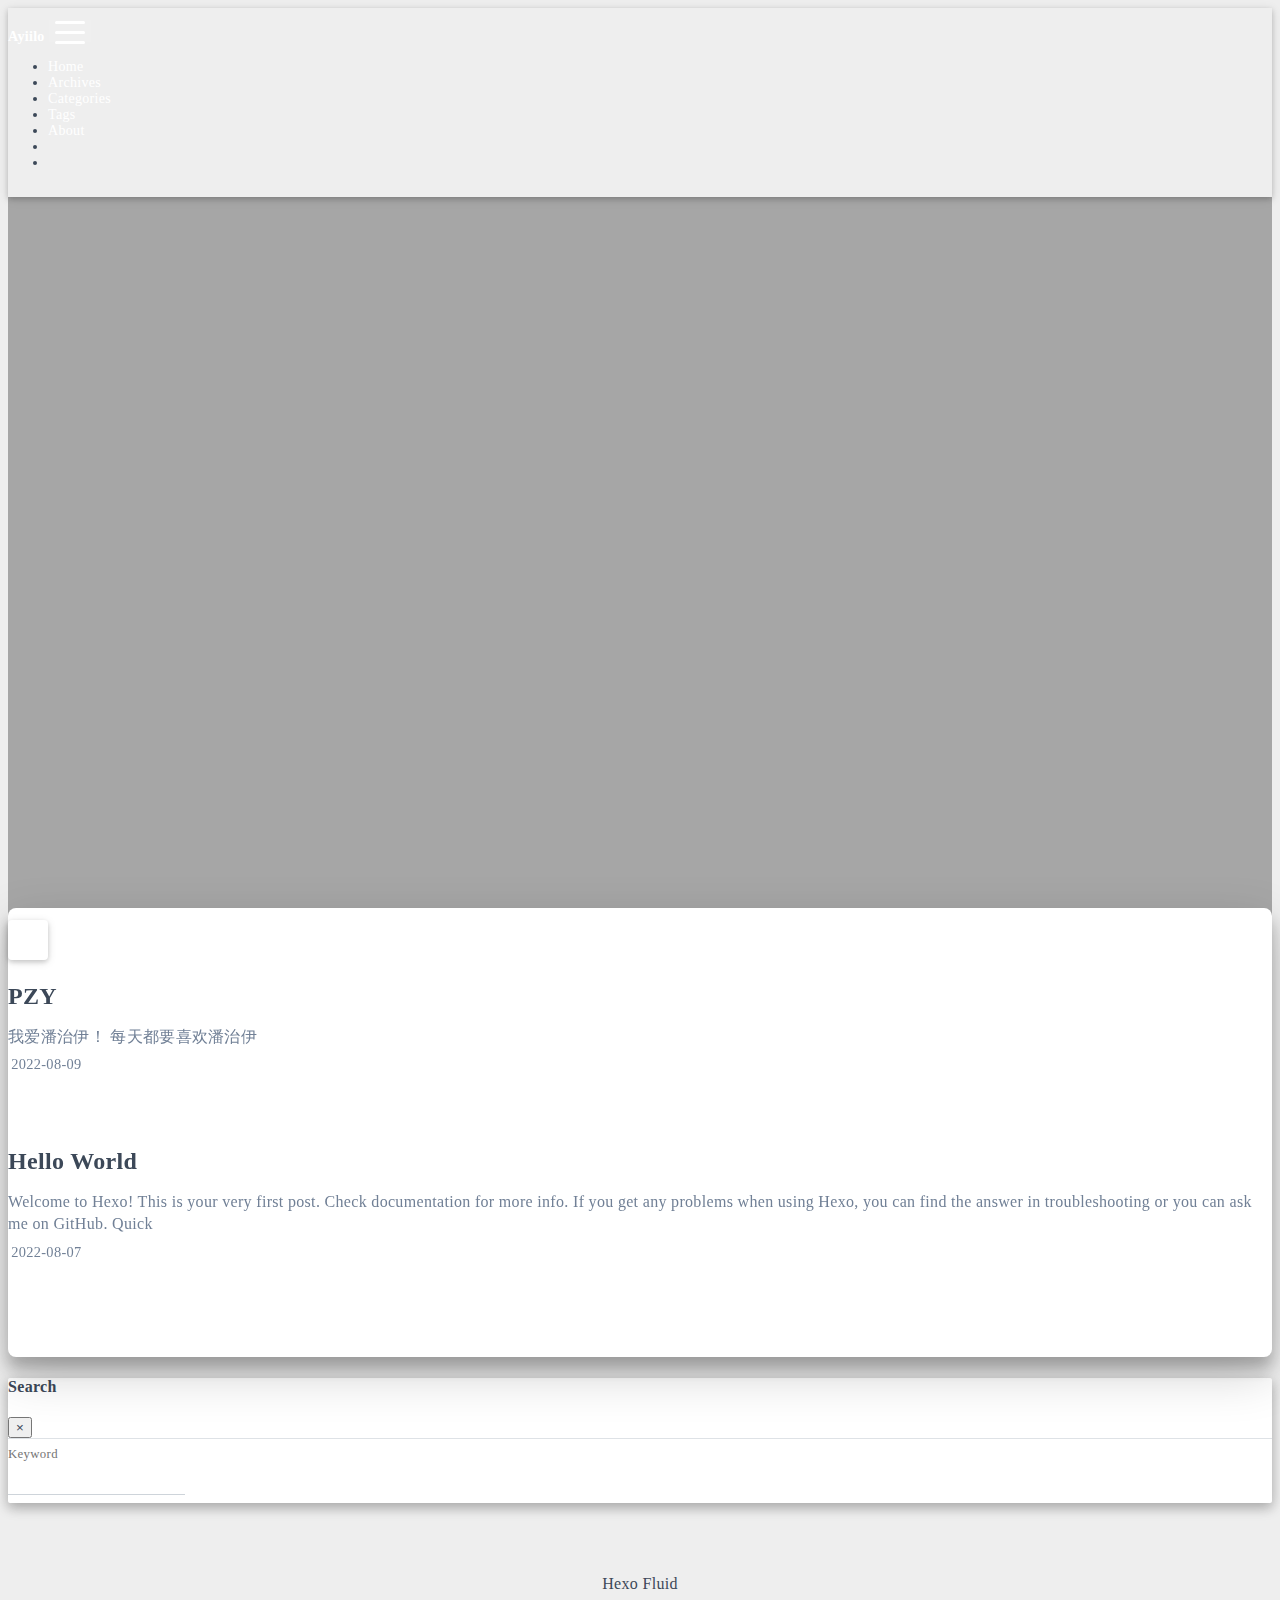
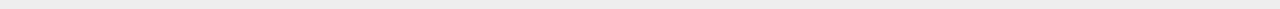
==== index.html @ 2c508cab "Site updated: 2022-08-09 09:29:48" ====
<!DOCTYPE html>
<html lang="en" data-default-color-scheme=auto>



<head>
  <meta charset="UTF-8">
  <link rel="apple-touch-icon" sizes="76x76" href="/img/fluid.png">
  <link rel="icon" href="/img/fluid.png">
  <meta name="viewport" content="width=device-width, initial-scale=1.0, maximum-scale=5.0, shrink-to-fit=no">
  <meta http-equiv="x-ua-compatible" content="ie=edge">
  
  <meta name="theme-color" content="#447EA5">
  <meta name="author" content="CYQ">
  <meta name="keywords" content="">
  
    <meta property="og:type" content="website">
<meta property="og:title" content="AYIILO">
<meta property="og:url" content="http://example.com/index.html">
<meta property="og:site_name" content="AYIILO">
<meta property="og:locale" content="en_US">
<meta property="article:author" content="CYQ">
<meta name="twitter:card" content="summary_large_image">
  
  
  
  <title>AYIILO</title>

  <link  rel="stylesheet" href="https://lib.baomitu.com/twitter-bootstrap/4.6.1/css/bootstrap.min.css" />





<!-- 主题依赖的图标库，不要自行修改 -->
<!-- Do not modify the link that theme dependent icons -->

<link rel="stylesheet" href="//at.alicdn.com/t/font_1749284_hj8rtnfg7um.css">



<link rel="stylesheet" href="//at.alicdn.com/t/font_1736178_lbnruvf0jn.css">


<link  rel="stylesheet" href="/css/main.css" />


  <link id="highlight-css" rel="stylesheet" href="/css/highlight.css" />
  
    <link id="highlight-css-dark" rel="stylesheet" href="/css/highlight-dark.css" />
  




  <script id="fluid-configs">
    var Fluid = window.Fluid || {};
    Fluid.ctx = Object.assign({}, Fluid.ctx)
    var CONFIG = {"hostname":"example.com","root":"/","version":"1.9.2","typing":{"enable":true,"typeSpeed":70,"cursorChar":"_","loop":true,"scope":[]},"anchorjs":{"enable":true,"element":"h1,h2,h3,h4,h5,h6","placement":"left","visible":"hover","icon":""},"progressbar":{"enable":true,"height_px":3,"color":"#29d","options":{"showSpinner":false,"trickleSpeed":100}},"code_language":{"enable":true,"default":"TEXT"},"copy_btn":true,"image_caption":{"enable":true},"image_zoom":{"enable":true,"img_url_replace":["",""]},"toc":{"enable":true,"placement":"right","headingSelector":"h1,h2,h3,h4,h5,h6","collapseDepth":0},"lazyload":{"enable":true,"loading_img":"/img/loading.gif","onlypost":false,"offset_factor":2},"web_analytics":{"enable":false,"follow_dnt":true,"baidu":null,"google":null,"gtag":null,"tencent":{"sid":null,"cid":null},"woyaola":null,"cnzz":null,"leancloud":{"app_id":null,"app_key":null,"server_url":null,"path":"window.location.pathname","ignore_local":false}},"search_path":"/local-search.xml"};

    if (CONFIG.web_analytics.follow_dnt) {
      var dntVal = navigator.doNotTrack || window.doNotTrack || navigator.msDoNotTrack;
      Fluid.ctx.dnt = dntVal && (dntVal.startsWith('1') || dntVal.startsWith('yes') || dntVal.startsWith('on'));
    }
  </script>
  <script  src="/js/utils.js" ></script>
  <script  src="/js/color-schema.js" ></script>
  


  
<meta name="generator" content="Hexo 6.2.0"></head>


<body>
  

  <header>
    

<div class="header-inner" style="height: 100vh;">
  <nav id="navbar" class="navbar fixed-top  navbar-expand-lg navbar-dark scrolling-navbar">
  <div class="container">
    <a class="navbar-brand" href="/">
      <strong>Ayiilo</strong>
    </a>

    <button id="navbar-toggler-btn" class="navbar-toggler" type="button" data-toggle="collapse"
            data-target="#navbarSupportedContent"
            aria-controls="navbarSupportedContent" aria-expanded="false" aria-label="Toggle navigation">
      <div class="animated-icon"><span></span><span></span><span></span></div>
    </button>

    <!-- Collapsible content -->
    <div class="collapse navbar-collapse" id="navbarSupportedContent">
      <ul class="navbar-nav ml-auto text-center">
        
          
          
          
          
            <li class="nav-item">
              <a class="nav-link" href="/">
                <i class="iconfont icon-home-fill"></i>
                Home
              </a>
            </li>
          
        
          
          
          
          
            <li class="nav-item">
              <a class="nav-link" href="/archives/">
                <i class="iconfont icon-archive-fill"></i>
                Archives
              </a>
            </li>
          
        
          
          
          
          
            <li class="nav-item">
              <a class="nav-link" href="/categories/">
                <i class="iconfont icon-category-fill"></i>
                Categories
              </a>
            </li>
          
        
          
          
          
          
            <li class="nav-item">
              <a class="nav-link" href="/tags/">
                <i class="iconfont icon-tags-fill"></i>
                Tags
              </a>
            </li>
          
        
          
          
          
          
            <li class="nav-item">
              <a class="nav-link" href="/about/">
                <i class="iconfont icon-user-fill"></i>
                About
              </a>
            </li>
          
        
        
          <li class="nav-item" id="search-btn">
            <a class="nav-link" target="_self" href="javascript:;" data-toggle="modal" data-target="#modalSearch" aria-label="Search">
              &nbsp;<i class="iconfont icon-search"></i>&nbsp;
            </a>
          </li>
          
        
        
          <li class="nav-item" id="color-toggle-btn">
            <a class="nav-link" target="_self" href="javascript:;" aria-label="Color Toggle">&nbsp;<i
                class="iconfont icon-dark" id="color-toggle-icon"></i>&nbsp;</a>
          </li>
        
      </ul>
    </div>
  </div>
</nav>

  

<div id="banner" class="banner" parallax=true
     style="background: url('https://api.yimian.xyz/img?type=moe&size=1920x1080') no-repeat center center; background-size: cover;">
  <div class="full-bg-img">
    <div class="mask flex-center" style="background-color: rgba(0, 0, 0, 0.3)">
      <div class="banner-text text-center fade-in-up">
        <div class="h2">
          
            <span id="subtitle" data-typed-text="意志改变现实."></span>
          
        </div>

        
      </div>

      
        <div class="scroll-down-bar">
          <i class="iconfont icon-arrowdown"></i>
        </div>
      
    </div>
  </div>
</div>

</div>

  </header>

  <main>
    
      <div class="container nopadding-x-md">
        <div id="board"
          style="margin-top: 0">
          
          <div class="container">
            <div class="row">
              <div class="col-12 col-md-10 m-auto">
                


  <div class="row mx-auto index-card">
    
    
    <article class="col-12 col-md-12 mx-auto index-info">
      <h1 class="index-header">
        
        <a href="/2022/08/09/PZY/" target="_self">
          PZY
        </a>
      </h1>

      
      <a class="index-excerpt index-excerpt__noimg" href="/2022/08/09/PZY/" target="_self">
        <div>
          我爱潘治伊！ 每天都要喜欢潘治伊
        </div>
      </a>

      <div class="index-btm post-metas">
        
          <div class="post-meta mr-3">
            <i class="iconfont icon-date"></i>
            <time datetime="2022-08-09 09:21" pubdate>
              2022-08-09
            </time>
          </div>
        
        
        
      </div>
    </article>
  </div>

  <div class="row mx-auto index-card">
    
    
    <article class="col-12 col-md-12 mx-auto index-info">
      <h1 class="index-header">
        
        <a href="/2022/08/07/hello-world/" target="_self">
          Hello World
        </a>
      </h1>

      
      <a class="index-excerpt index-excerpt__noimg" href="/2022/08/07/hello-world/" target="_self">
        <div>
          Welcome to Hexo! This is your very first post. Check documentation for more info. If you get any problems when using Hexo, you can find the answer in troubleshooting or you can ask me on GitHub. Quick
        </div>
      </a>

      <div class="index-btm post-metas">
        
          <div class="post-meta mr-3">
            <i class="iconfont icon-date"></i>
            <time datetime="2022-08-07 23:39" pubdate>
              2022-08-07
            </time>
          </div>
        
        
        
      </div>
    </article>
  </div>





              </div>
            </div>
          </div>
        </div>
      </div>
    

    
      <a id="scroll-top-button" aria-label="TOP" href="#" role="button">
        <i class="iconfont icon-arrowup" aria-hidden="true"></i>
      </a>
    

    
      <div class="modal fade" id="modalSearch" tabindex="-1" role="dialog" aria-labelledby="ModalLabel"
     aria-hidden="true">
  <div class="modal-dialog modal-dialog-scrollable modal-lg" role="document">
    <div class="modal-content">
      <div class="modal-header text-center">
        <h4 class="modal-title w-100 font-weight-bold">Search</h4>
        <button type="button" id="local-search-close" class="close" data-dismiss="modal" aria-label="Close">
          <span aria-hidden="true">&times;</span>
        </button>
      </div>
      <div class="modal-body mx-3">
        <div class="md-form mb-5">
          <input type="text" id="local-search-input" class="form-control validate">
          <label data-error="x" data-success="v" for="local-search-input">Keyword</label>
        </div>
        <div class="list-group" id="local-search-result"></div>
      </div>
    </div>
  </div>
</div>

    

    
  </main>

  <footer>
    <div class="footer-inner">
  
    <div class="footer-content">
       <a href="https://hexo.io" target="_blank" rel="nofollow noopener"><span>Hexo</span></a> <i class="iconfont icon-love"></i> <a href="https://github.com/fluid-dev/hexo-theme-fluid" target="_blank" rel="nofollow noopener"><span>Fluid</span></a> 
    </div>
  
  
  
  
</div>

  </footer>

  <!-- Scripts -->
  
  <script  src="https://lib.baomitu.com/nprogress/0.2.0/nprogress.min.js" ></script>
  <link  rel="stylesheet" href="https://lib.baomitu.com/nprogress/0.2.0/nprogress.min.css" />

  <script>
    NProgress.configure({"showSpinner":false,"trickleSpeed":100})
    NProgress.start()
    window.addEventListener('load', function() {
      NProgress.done();
    })
  </script>


<script  src="https://lib.baomitu.com/jquery/3.6.0/jquery.min.js" ></script>
<script  src="https://lib.baomitu.com/twitter-bootstrap/4.6.1/js/bootstrap.min.js" ></script>
<script  src="/js/events.js" ></script>
<script  src="/js/plugins.js" ></script>


  <script  src="https://lib.baomitu.com/typed.js/2.0.12/typed.min.js" ></script>
  <script>
    (function (window, document) {
      var typing = Fluid.plugins.typing;
      var subtitle = document.getElementById('subtitle');
      if (!subtitle || !typing) {
        return;
      }
      var text = subtitle.getAttribute('data-typed-text');
      
        typing(text);
      
    })(window, document);
  </script>




  
    <script  src="/js/img-lazyload.js" ></script>
  




  <script  src="/js/local-search.js" ></script>





<!-- 主题的启动项，将它保持在最底部 -->
<!-- the boot of the theme, keep it at the bottom -->
<script  src="/js/boot.js" ></script>


  

  <noscript>
    <div class="noscript-warning">Blog works best with JavaScript enabled</div>
  </noscript>
</body>
</html>
---- css/main.css ----
.anchorjs-link {
  text-decoration: none !important;
  transition: opacity 0.2s ease-in-out;
}
.markdown-body h1:hover > .anchorjs-link,
h2:hover > .anchorjs-link,
h3:hover > .anchorjs-link,
h4:hover > .anchorjs-link,
h5:hover > .anchorjs-link,
h6:hover > .anchorjs-link {
  opacity: 1;
}
.banner {
  height: 100%;
  position: relative;
  overflow: hidden;
  cursor: default;
}
.banner .mask {
  position: absolute;
  width: 100%;
  height: 100%;
  background-color: rgba(0,0,0,0.3);
}
.banner[parallax="true"] {
  will-change: transform;
  -webkit-transform-style: preserve-3d;
  -webkit-backface-visibility: hidden;
  transition: transform 0.05s ease-out;
}
@media (max-width: 100vh) {
  .header-inner {
    max-height: 100vw;
  }
  #board {
    margin-top: -1rem !important;
  }
}
@media (max-width: 79.99vh) {
  .scroll-down-bar {
    display: none;
  }
}
#board {
  position: relative;
  margin-top: -2rem;
  padding: 3rem 0;
  background-color: var(--board-bg-color);
  transition: background-color 0.2s ease-in-out;
  border-radius: 0.5rem;
  z-index: 3;
  -webkit-box-shadow: 0 12px 15px 0 rgba(0,0,0,0.24), 0 17px 50px 0 rgba(0,0,0,0.19);
  box-shadow: 0 12px 15px 0 rgba(0,0,0,0.24), 0 17px 50px 0 rgba(0,0,0,0.19);
}
.code-widget {
  display: inline-block;
  background-color: transparent;
  font-size: 0.75rem;
  line-height: 1;
  font-weight: bold;
  padding: 0.3rem 0.1rem 0.1rem 0.1rem;
  position: absolute;
  right: 0.45rem;
  top: 0.15rem;
  z-index: 1;
}
.code-widget-light {
  color: #999;
}
.code-widget-dark {
  color: #bababa;
}
.copy-btn {
  cursor: pointer;
  user-select: none;
  -webkit-appearance: none;
  outline: none;
}
.copy-btn > i {
  font-size: 0.75rem !important;
  font-weight: 400;
  margin-right: 0.15rem;
  opacity: 0;
  transition: opacity 0.2s ease-in-out;
}
.markdown-body pre:hover > .copy-btn > i {
  opacity: 0.9;
}
.markdown-body pre:hover > .copy-btn,
.markdown-body pre:not(:hover) > .copy-btn {
  outline: none;
}
.license-box {
  background-color: rgba(27,31,35,0.05);
  transition: background-color 0.2s ease-in-out;
  border-radius: 4px;
  font-size: 0.9rem;
  overflow: hidden;
  padding: 1.25rem;
  position: relative;
  z-index: 1;
}
.license-box .license-icon {
  position: absolute;
  top: 50%;
  left: 100%;
}
.license-box .license-icon::after {
  content: "\e8e4";
  font-size: 12.5rem;
  line-height: 1;
  opacity: 0.1;
  position: relative;
  left: -0.85em;
  bottom: 0.5em;
  z-index: -1;
}
.license-box .license-title {
  margin-bottom: 1rem;
}
.license-box .license-title div:nth-child(1) {
  line-height: 1.2;
  margin-bottom: 0.25rem;
}
.license-box .license-title div:nth-child(2) {
  color: var(--sec-text-color);
  font-size: 0.8rem;
}
.license-box .license-meta {
  align-items: center;
  display: flex;
  flex-wrap: wrap;
  justify-content: flex-start;
}
.license-box .license-meta .license-meta-item {
  align-items: center;
  justify-content: center;
  margin-right: 1.5rem;
}
.license-box .license-meta .license-meta-item div:nth-child(1) {
  color: var(--sec-text-color);
  font-size: 0.8rem;
  font-weight: normal;
}
.license-box .license-meta .license-meta-item i.iconfont {
  font-size: 1rem;
}
@media (max-width: 575px) and (min-width: 425px) {
  .license-box .license-meta .license-meta-item {
    display: flex;
    justify-content: flex-start;
    flex-wrap: wrap;
    font-size: 0.8rem;
    flex: 0 0 50%;
    max-width: 50%;
    margin-right: 0;
  }
  .license-box .license-meta .license-meta-item div:nth-child(1) {
    margin-right: 0.5rem;
  }
  .license-box .license-meta .license-meta-date {
    order: -1;
  }
}
@media (max-width: 424px) {
  .license-box::after {
    top: -65px;
  }
  .license-box .license-meta {
    flex-direction: column;
    align-items: flex-start;
  }
  .license-box .license-meta .license-meta-item {
    display: flex;
    flex-wrap: wrap;
    font-size: 0.8rem;
  }
  .license-box .license-meta .license-meta-item div:nth-child(1) {
    margin-right: 0.5rem;
  }
}
.footer-inner {
  padding: 3rem 0 1rem 0;
  text-align: center;
}
.footer-inner > div:not(:first-child) {
  margin: 0.25rem 0;
  font-size: 0.85rem;
}
.footer-inner .statistics {
  display: flex;
  flex-direction: row;
  justify-content: center;
}
.footer-inner .statistics > span {
  flex: 1;
  margin: 0 0.25rem;
}
.footer-inner .statistics > *:nth-last-child(2):first-child {
  text-align: right;
}
.footer-inner .statistics > *:nth-last-child(2):first-child ~ * {
  text-align: left;
}
.footer-inner .beian {
  display: flex;
  flex-direction: row;
  justify-content: center;
}
.footer-inner .beian > * {
  margin: 0 0.25rem;
}
.footer-inner .beian-police {
  position: relative;
  overflow: hidden;
  display: inline-flex;
  align-items: center;
  justify-content: left;
}
.footer-inner .beian-police img {
  margin-right: 3px;
  width: 1rem;
  height: 1rem;
  margin-bottom: 0.1rem;
}
@media (max-width: 424px) {
  .footer-inner .statistics {
    flex-direction: column;
  }
  .footer-inner .statistics > *:nth-last-child(2):first-child {
    text-align: center;
  }
  .footer-inner .statistics > *:nth-last-child(2):first-child ~ * {
    text-align: center;
  }
  .footer-inner .beian {
    flex-direction: column;
  }
  .footer-inner .beian .beian-police {
    justify-content: center;
  }
  .footer-inner .beian > *:nth-last-child(2):first-child {
    text-align: center;
  }
  .footer-inner .beian > *:nth-last-child(2):first-child ~ * {
    text-align: center;
  }
}
sup > a::before,
.footnote-text::before {
  display: block;
  content: "";
  margin-top: -5rem;
  height: 5rem;
  width: 1px;
  visibility: hidden;
}
sup > a::before,
.footnote-text::before {
  display: inline-block;
}
.footnote-item::before {
  display: block;
  content: "";
  margin-top: -5rem;
  height: 5rem;
  width: 1px;
  visibility: hidden;
}
.footnote-list ol {
  list-style-type: none;
  counter-reset: sectioncounter;
  padding-left: 0.5rem;
  font-size: 0.95rem;
}
.footnote-list ol li:before {
  font-family: "Helvetica Neue", monospace, "Monaco";
  content: "[" counter(sectioncounter) "]";
  counter-increment: sectioncounter;
}
.footnote-list ol li+li {
  margin-top: 0.5rem;
}
.footnote-text {
  padding-left: 0.5em;
}
.navbar {
  background-color: transparent;
  font-size: 0.875rem;
  box-shadow: 0 2px 5px 0 rgba(0,0,0,0.16), 0 2px 10px 0 rgba(0,0,0,0.12);
  -webkit-box-shadow: 0 2px 5px 0 rgba(0,0,0,0.16), 0 2px 10px 0 rgba(0,0,0,0.12);
}
.navbar .navbar-brand {
  color: var(--navbar-text-color);
}
.navbar .navbar-toggler .animated-icon span {
  background-color: var(--navbar-text-color);
}
.navbar .nav-item .nav-link {
  display: block;
  color: var(--navbar-text-color);
  transition: color 0.2s ease-in-out, background-color 0.2s ease-in-out;
}
.navbar .nav-item .nav-link:hover {
  color: var(--link-hover-color);
}
.navbar .nav-item .nav-link:focus {
  color: var(--navbar-text-color);
}
.navbar .nav-item .nav-link i {
  font-size: 0.875rem;
}
.navbar .navbar-toggler {
  border-width: 0;
  outline: 0;
}
.navbar.scrolling-navbar {
  will-change: background, padding;
  -webkit-transition: background 0.5s ease-in-out, padding 0.5s ease-in-out;
  transition: background 0.5s ease-in-out, padding 0.5s ease-in-out;
}
@media (min-width: 600px) {
  .navbar.scrolling-navbar {
    padding-top: 12px;
    padding-bottom: 12px;
  }
  .navbar.scrolling-navbar .navbar-nav > li {
    -webkit-transition-duration: 1s;
    transition-duration: 1s;
  }
}
.navbar.scrolling-navbar.top-nav-collapse {
  padding-top: 5px;
  padding-bottom: 5px;
}
.navbar .dropdown-menu {
  font-size: 0.875rem;
  color: var(--navbar-text-color);
  background-color: rgba(0,0,0,0.3);
  border: none;
  -webkit-transition: background 0.5s ease-in-out, padding 0.5s ease-in-out;
  transition: background 0.5s ease-in-out, padding 0.5s ease-in-out;
}
@media (max-width: 991.98px) {
  .navbar .dropdown-menu {
    text-align: center;
  }
}
.navbar .dropdown-item {
  color: var(--navbar-text-color);
}
.navbar .dropdown-item:hover,
.navbar .dropdown-item:focus {
  color: var(--link-hover-color);
  background-color: rgba(0,0,0,0.1);
}
@media (min-width: 992px) {
  .navbar .dropdown:hover > .dropdown-menu {
    display: block;
  }
  .navbar .dropdown > .dropdown-toggle:active {
    pointer-events: none;
  }
  .navbar .dropdown-menu {
    top: 95%;
  }
}
.navbar .animated-icon {
  width: 30px;
  height: 20px;
  position: relative;
  margin: 0;
  -webkit-transform: rotate(0deg);
  -moz-transform: rotate(0deg);
  -o-transform: rotate(0deg);
  transform: rotate(0deg);
  -webkit-transition: 0.5s ease-in-out;
  -moz-transition: 0.5s ease-in-out;
  -o-transition: 0.5s ease-in-out;
  transition: 0.5s ease-in-out;
  cursor: pointer;
}
.navbar .animated-icon span {
  display: block;
  position: absolute;
  height: 3px;
  width: 100%;
  border-radius: 9px;
  opacity: 1;
  left: 0;
  -webkit-transform: rotate(0deg);
  -moz-transform: rotate(0deg);
  -o-transform: rotate(0deg);
  transform: rotate(0deg);
  -webkit-transition: 0.25s ease-in-out;
  -moz-transition: 0.25s ease-in-out;
  -o-transition: 0.25s ease-in-out;
  transition: 0.25s ease-in-out;
  background: #fff;
}
.navbar .animated-icon span:nth-child(1) {
  top: 0;
}
.navbar .animated-icon span:nth-child(2) {
  top: 10px;
}
.navbar .animated-icon span:nth-child(3) {
  top: 20px;
}
.navbar .animated-icon.open span:nth-child(1) {
  top: 11px;
  -webkit-transform: rotate(135deg);
  -moz-transform: rotate(135deg);
  -o-transform: rotate(135deg);
  transform: rotate(135deg);
}
.navbar .animated-icon.open span:nth-child(2) {
  opacity: 0;
  left: -60px;
}
.navbar .animated-icon.open span:nth-child(3) {
  top: 11px;
  -webkit-transform: rotate(-135deg);
  -moz-transform: rotate(-135deg);
  -o-transform: rotate(-135deg);
  transform: rotate(-135deg);
}
.navbar .dropdown-collapse,
.top-nav-collapse,
.navbar-col-show {
  background-color: var(--navbar-bg-color);
}
@media (max-width: 767px) {
  .navbar {
    font-size: 1rem;
    line-height: 2.5rem;
  }
}
.banner-text {
  color: var(--subtitle-color);
  max-width: calc(960px - 6rem);
  width: 80%;
  overflow-wrap: break-word;
}
@media (max-width: 767px) {
  #subtitle,
  .typed-cursor {
    font-size: 1.5rem;
  }
}
@media (max-width: 575px) {
  .banner-text {
    font-size: 0.9rem;
  }
  #subtitle,
  .typed-cursor {
    font-size: 1.35rem;
  }
}
.modal-dialog .modal-content {
  background-color: var(--board-bg-color);
  border: 0;
  border-radius: 0.125rem;
  -webkit-box-shadow: 0 5px 11px 0 rgba(0,0,0,0.18), 0 4px 15px 0 rgba(0,0,0,0.15);
  box-shadow: 0 5px 11px 0 rgba(0,0,0,0.18), 0 4px 15px 0 rgba(0,0,0,0.15);
}
.modal-dialog .modal-content .modal-header {
  border-bottom-color: var(--line-color);
  transition: border-bottom-color 0.2s ease-in-out;
}
.close {
  color: var(--text-color);
}
.close:hover {
  color: var(--link-hover-color);
}
.close:focus {
  outline: 0;
}
.modal-dialog .modal-content .modal-header {
  border-top-left-radius: 0.125rem;
  border-top-right-radius: 0.125rem;
  border-bottom: 1px solid #dee2e6;
}
.md-form {
  position: relative;
  margin-top: 1.5rem;
  margin-bottom: 1.5rem;
}
.md-form input[type] {
  -webkit-box-sizing: content-box;
  box-sizing: content-box;
  background-color: transparent;
  border: none;
  border-bottom: 1px solid #ced4da;
  border-radius: 0;
  outline: none;
  -webkit-box-shadow: none;
  box-shadow: none;
  transition: border-color 0.15s ease-in-out, box-shadow 0.15s ease-in-out, -webkit-box-shadow 0.15s ease-in-out;
}
.md-form input[type]:focus:not([readonly]) {
  border-bottom: 1px solid #4285f4;
  -webkit-box-shadow: 0 1px 0 0 #4285f4;
  box-shadow: 0 1px 0 0 #4285f4;
}
.md-form input[type]:focus:not([readonly]) + label {
  color: #4285f4;
}
.md-form input[type].valid,
.md-form input[type]:focus.valid {
  border-bottom: 1px solid #00c851;
  -webkit-box-shadow: 0 1px 0 0 #00c851;
  box-shadow: 0 1px 0 0 #00c851;
}
.md-form input[type].valid + label,
.md-form input[type]:focus.valid + label {
  color: #00c851;
}
.md-form input[type].invalid,
.md-form input[type]:focus.invalid {
  border-bottom: 1px solid #f44336;
  -webkit-box-shadow: 0 1px 0 0 #f44336;
  box-shadow: 0 1px 0 0 #f44336;
}
.md-form input[type].invalid + label,
.md-form input[type]:focus.invalid + label {
  color: #f44336;
}
.md-form input[type].validate {
  margin-bottom: 2.5rem;
}
.md-form input[type].form-control {
  height: auto;
  padding: 0.6rem 0 0.4rem 0;
  margin: 0 0 0.5rem 0;
  color: var(--text-color);
  background-color: transparent;
  border-radius: 0;
}
.md-form label {
  font-size: 0.8rem;
  position: absolute;
  top: -1rem;
  left: 0;
  color: #757575;
  cursor: text;
  transition: color 0.2s ease-out;
}
.modal-open[style] {
  padding-right: 0 !important;
  overflow: auto;
}
.modal-open[style] #navbar[style] {
  padding-right: 1rem !important;
}
#nprogress .bar {
  height: 3px !important;
  background-color: #29d !important;
}
#nprogress .peg {
  box-shadow: 0 0 14px #29d, 0 0 8px #29d !important;
}
@media (max-width: 575px) {
  #nprogress .bar {
    display: none;
  }
}
.noscript-warning {
  background-color: #f55;
  color: #fff;
  font-family: sans-serif;
  font-size: 1rem;
  font-weight: bold;
  position: fixed;
  left: 0;
  bottom: 0;
  text-align: center;
  width: 100%;
  z-index: 99;
}
.pagination {
  margin-top: 3rem;
  justify-content: center;
}
.pagination .space {
  align-self: flex-end;
}
.pagination .page-number,
.pagination .current,
.pagination .extend {
  outline: 0;
  border: 0;
  background-color: transparent;
  font-size: 0.9rem;
  padding: 0.5rem 0.75rem;
  line-height: 1.25;
  border-radius: 0.125rem;
}
.pagination .page-number {
  margin: 0 0.05rem;
}
.pagination .page-number:hover,
.pagination .current {
  transition: background-color 0.2s ease-in-out;
  background-color: var(--link-hover-bg-color);
}
.qr-trigger {
  cursor: pointer;
  position: relative;
}
.qr-trigger:hover .qr-img {
  display: block;
  transition: all 0.3s;
}
.qr-img {
  max-width: 12rem;
  position: absolute;
  right: -5.25rem;
  z-index: 99;
  display: none;
  border-radius: 0.2rem;
  background-color: transparent;
  box-shadow: 0 0 20px -5px rgba(158,158,158,0.2);
}
.scroll-down-bar {
  position: absolute;
  width: 100%;
  height: 6rem;
  text-align: center;
  cursor: pointer;
  bottom: 0;
}
.scroll-down-bar i.iconfont {
  font-size: 2rem;
  font-weight: bold;
  display: inline-block;
  position: relative;
  padding-top: 2rem;
  color: var(--subtitle-color);
  transform: translateZ(0);
  animation: scroll-down 1.5s infinite;
}
#scroll-top-button {
  position: fixed;
  z-index: 99;
  background: var(--board-bg-color);
  transition: background-color 0.2s ease-in-out, bottom 0.3s ease;
  border-radius: 4px;
  min-width: 40px;
  min-height: 40px;
  bottom: -60px;
  outline: none;
  display: flex;
  display: -webkit-flex;
  align-items: center;
  box-shadow: 0 2px 5px 0 rgba(0,0,0,0.16), 0 2px 10px 0 rgba(0,0,0,0.12);
}
#scroll-top-button i {
  font-size: 32px;
  margin: auto;
  color: var(--sec-text-color);
}
#scroll-top-button:hover i,
#scroll-top-button:active i {
  animation-name: scroll-top;
  animation-duration: 1s;
  animation-delay: 0.1s;
  animation-timing-function: ease-in-out;
  animation-iteration-count: infinite;
  animation-fill-mode: forwards;
  animation-direction: alternate;
}
#local-search-result .search-list-title {
  border-left: 3px solid #0d47a1;
}
#local-search-result .search-list-content {
  padding: 0 1.25rem;
}
#local-search-result .search-word {
  color: #ff4500;
}
#toc {
  visibility: hidden;
}
.toc-header {
  margin-bottom: 0.5rem;
  font-weight: bold;
  line-height: 1.2;
}
.toc-header,
.toc-header > i {
  font-size: 1.25rem;
}
.toc-body {
  max-height: 75vh;
  overflow-y: auto;
  overflow: -moz-scrollbars-none;
  -ms-overflow-style: none;
}
.toc-body ol {
  list-style: none;
  padding-inline-start: 1rem;
}
.toc-body::-webkit-scrollbar {
  display: none;
}
.tocbot-list {
  position: relative;
}
.tocbot-list ol {
  list-style: none;
  padding-left: 1rem;
}
.tocbot-list a {
  font-size: 0.95rem;
}
.tocbot-link {
  color: var(--text-color);
}
.tocbot-active-link {
  font-weight: bold;
  color: var(--link-hover-color);
}
.tocbot-is-collapsed {
  max-height: 0;
}
.tocbot-is-collapsible {
  overflow: hidden;
  transition: all 0.3s ease-in-out;
}
.toc-list-item {
  white-space: nowrap;
  overflow: hidden;
  text-overflow: ellipsis;
}
.toc-list-item.is-active-li::before {
  height: 1rem;
  margin: 0.25rem 0;
  visibility: visible;
}
.toc-list-item::before {
  width: 0.15rem;
  height: 0.2rem;
  position: absolute;
  left: 0.25rem;
  content: "";
  border-radius: 2px;
  margin: 0.65rem 0;
  background: var(--link-hover-color);
  visibility: hidden;
  transition: height 0.1s ease-in-out, margin 0.1s ease-in-out, visibility 0.1s ease-in-out;
}
.sidebar {
  position: -webkit-sticky;
  position: sticky;
  top: 2rem;
  padding: 3rem 0;
}
html {
  font-size: 16px;
  letter-spacing: 0.02em;
}
html,
body {
  height: 100%;
  font-family: var(--font-family-sans-serif);
  overflow-wrap: break-word;
}
body {
  transition: color 0.2s ease-in-out, background-color 0.2s ease-in-out;
  background-color: var(--body-bg-color);
  color: var(--text-color);
  -webkit-font-smoothing: antialiased;
  -moz-osx-font-smoothing: grayscale;
}
body a {
  color: var(--text-color);
  text-decoration: none;
  cursor: pointer;
  transition: color 0.2s ease-in-out, background-color 0.2s ease-in-out;
}
body a:hover {
  color: var(--link-hover-color);
  text-decoration: none;
  transition: color 0.2s ease-in-out, background-color 0.2s ease-in-out;
}
code {
  color: inherit;
}
table {
  font-size: inherit;
  color: var(--post-text-color);
}
img[lazyload] {
  object-fit: cover;
}
*[align="left"] {
  text-align: left;
}
*[align="center"] {
  text-align: center;
}
*[align="right"] {
  text-align: right;
}
::-webkit-scrollbar {
  width: 6px;
  height: 6px;
}
::-webkit-scrollbar-thumb {
  background-color: var(--scrollbar-color);
  border-radius: 6px;
}
::-webkit-scrollbar-thumb:hover {
  background-color: var(--scrollbar-hover-color);
}
::-webkit-scrollbar-corner {
  background-color: transparent;
}
label {
  margin-bottom: 0;
}
i.iconfont {
  font-size: 1em;
  line-height: 1;
}
:root {
  --color-mode: "light";
  --body-bg-color: #eee;
  --board-bg-color: #fff;
  --text-color: #3c4858;
  --sec-text-color: #718096;
  --post-text-color: #2c3e50;
  --post-heading-color: #1a202c;
  --post-link-color: #0366d6;
  --link-hover-color: #30a9de;
  --link-hover-bg-color: #f8f9fa;
  --line-color: #eaecef;
  --navbar-bg-color: #447EA5;
  --navbar-text-color: #fff;
  --subtitle-color: #fff;
  --scrollbar-color: #c4c6c9;
  --scrollbar-hover-color: #a6a6a6;
  --button-bg-color: transparent;
  --button-hover-bg-color: #f2f3f5;
  --highlight-bg-color: #f6f8fa;
  --inlinecode-bg-color: rgba(175,184,193,0.2);
}
@media (prefers-color-scheme: dark) {
  :root {
    --color-mode: "dark";
  }
  :root:not([data-user-color-scheme]) {
    --body-bg-color: #181c27;
    --board-bg-color: #252d38;
    --text-color: #c4c6c9;
    --sec-text-color: #a7a9ad;
    --post-text-color: #c4c6c9;
    --post-heading-color: #c4c6c9;
    --post-link-color: #1589e9;
    --link-hover-color: #30a9de;
    --link-hover-bg-color: #364151;
    --line-color: #435266;
    --navbar-bg-color: #1f3144;
    --navbar-text-color: #d0d0d0;
    --subtitle-color: #d0d0d0;
    --scrollbar-color: #687582;
    --scrollbar-hover-color: #9da8b3;
    --button-bg-color: transparent;
    --button-hover-bg-color: #46647e;
    --highlight-bg-color: #303030;
    --inlinecode-bg-color: rgba(99,110,123,0.4);
  }
  :root:not([data-user-color-scheme]) img {
    -webkit-filter: brightness(0.9);
    filter: brightness(0.9);
    transition: filter 0.2s ease-in-out;
  }
  :root:not([data-user-color-scheme]) .license-box {
    background-color: rgba(62,75,94,0.35);
    transition: background-color 0.2s ease-in-out;
  }
  :root:not([data-user-color-scheme]) .gt-comment-admin .gt-comment-content {
    background-color: transparent;
    transition: background-color 0.2s ease-in-out;
  }
}
[data-user-color-scheme="dark"] {
  --body-bg-color: #181c27;
  --board-bg-color: #252d38;
  --text-color: #c4c6c9;
  --sec-text-color: #a7a9ad;
  --post-text-color: #c4c6c9;
  --post-heading-color: #c4c6c9;
  --post-link-color: #1589e9;
  --link-hover-color: #30a9de;
  --link-hover-bg-color: #364151;
  --line-color: #435266;
  --navbar-bg-color: #1f3144;
  --navbar-text-color: #d0d0d0;
  --subtitle-color: #d0d0d0;
  --scrollbar-color: #687582;
  --scrollbar-hover-color: #9da8b3;
  --button-bg-color: transparent;
  --button-hover-bg-color: #46647e;
  --highlight-bg-color: #303030;
  --inlinecode-bg-color: rgba(99,110,123,0.4);
}
[data-user-color-scheme="dark"] img {
  -webkit-filter: brightness(0.9);
  filter: brightness(0.9);
  transition: filter 0.2s ease-in-out;
}
[data-user-color-scheme="dark"] .license-box {
  background-color: rgba(62,75,94,0.35);
  transition: background-color 0.2s ease-in-out;
}
[data-user-color-scheme="dark"] .gt-comment-admin .gt-comment-content {
  background-color: transparent;
  transition: background-color 0.2s ease-in-out;
}
.fade-in-up {
  -webkit-animation-name: fade-in-up;
  animation-name: fade-in-up;
}
.hidden-mobile {
  display: block;
}
.visible-mobile {
  display: none;
}
@media (max-width: 575px) {
  .hidden-mobile {
    display: none;
  }
  .visible-mobile {
    display: block;
  }
}
.nomargin-x {
  margin-left: 0 !important;
  margin-right: 0 !important;
}
.nopadding-x {
  padding-left: 0 !important;
  padding-right: 0 !important;
}
@media (max-width: 767px) {
  .nopadding-x-md {
    padding-left: 0 !important;
    padding-right: 0 !important;
  }
}
.flex-center {
  display: -webkit-box;
  display: -ms-flexbox;
  display: flex;
  -webkit-box-align: center;
  -ms-flex-align: center;
  align-items: center;
  -webkit-box-pack: center;
  -ms-flex-pack: center;
  justify-content: center;
  height: 100%;
}
.hover-with-bg {
  display: inline-block;
  line-height: 1;
}
.hover-with-bg:hover {
  background-color: var(--link-hover-bg-color);
  transition-duration: 0.2s;
  transition-timing-function: ease-in-out;
  border-radius: 0.2rem;
}
@-moz-keyframes fade-in-up {
  from {
    opacity: 0;
    -webkit-transform: translate3d(0, 100%, 0);
    transform: translate3d(0, 100%, 0);
  }
  to {
    opacity: 1;
    -webkit-transform: translate3d(0, 0, 0);
    transform: translate3d(0, 0, 0);
  }
}
@-webkit-keyframes fade-in-up {
  from {
    opacity: 0;
    -webkit-transform: translate3d(0, 100%, 0);
    transform: translate3d(0, 100%, 0);
  }
  to {
    opacity: 1;
    -webkit-transform: translate3d(0, 0, 0);
    transform: translate3d(0, 0, 0);
  }
}
@-o-keyframes fade-in-up {
  from {
    opacity: 0;
    -webkit-transform: translate3d(0, 100%, 0);
    transform: translate3d(0, 100%, 0);
  }
  to {
    opacity: 1;
    -webkit-transform: translate3d(0, 0, 0);
    transform: translate3d(0, 0, 0);
  }
}
@keyframes fade-in-up {
  from {
    opacity: 0;
    -webkit-transform: translate3d(0, 100%, 0);
    transform: translate3d(0, 100%, 0);
  }
  to {
    opacity: 1;
    -webkit-transform: translate3d(0, 0, 0);
    transform: translate3d(0, 0, 0);
  }
}
@-moz-keyframes scroll-down {
  0% {
    opacity: 0.8;
    top: 0;
  }
  50% {
    opacity: 0.4;
    top: -1em;
  }
  100% {
    opacity: 0.8;
    top: 0;
  }
}
@-webkit-keyframes scroll-down {
  0% {
    opacity: 0.8;
    top: 0;
  }
  50% {
    opacity: 0.4;
    top: -1em;
  }
  100% {
    opacity: 0.8;
    top: 0;
  }
}
@-o-keyframes scroll-down {
  0% {
    opacity: 0.8;
    top: 0;
  }
  50% {
    opacity: 0.4;
    top: -1em;
  }
  100% {
    opacity: 0.8;
    top: 0;
  }
}
@keyframes scroll-down {
  0% {
    opacity: 0.8;
    top: 0;
  }
  50% {
    opacity: 0.4;
    top: -1em;
  }
  100% {
    opacity: 0.8;
    top: 0;
  }
}
@-moz-keyframes scroll-top {
  0% {
    -webkit-transform: translateY(0);
    transform: translateY(0);
  }
  50% {
    -webkit-transform: translateY(-0.35rem);
    transform: translateY(-0.35rem);
  }
  100% {
    -webkit-transform: translateY(0);
    transform: translateY(0);
  }
}
@-webkit-keyframes scroll-top {
  0% {
    -webkit-transform: translateY(0);
    transform: translateY(0);
  }
  50% {
    -webkit-transform: translateY(-0.35rem);
    transform: translateY(-0.35rem);
  }
  100% {
    -webkit-transform: translateY(0);
    transform: translateY(0);
  }
}
@-o-keyframes scroll-top {
  0% {
    -webkit-transform: translateY(0);
    transform: translateY(0);
  }
  50% {
    -webkit-transform: translateY(-0.35rem);
    transform: translateY(-0.35rem);
  }
  100% {
    -webkit-transform: translateY(0);
    transform: translateY(0);
  }
}
@keyframes scroll-top {
  0% {
    -webkit-transform: translateY(0);
    transform: translateY(0);
  }
  50% {
    -webkit-transform: translateY(-0.35rem);
    transform: translateY(-0.35rem);
  }
  100% {
    -webkit-transform: translateY(0);
    transform: translateY(0);
  }
}
.index-card {
  margin-bottom: 2.5rem;
}
.index-img img {
  display: block;
  width: 100%;
  height: 10rem;
  object-fit: cover;
  box-shadow: 0 5px 11px 0 rgba(0,0,0,0.18), 0 4px 15px 0 rgba(0,0,0,0.15);
  border-radius: 0.25rem;
  background-color: transparent;
}
.index-info {
  display: flex;
  flex-direction: column;
  justify-content: space-between;
  padding-top: 0.5rem;
  padding-bottom: 0.5rem;
}
.index-header {
  color: var(--text-color);
  font-size: 1.5rem;
  font-weight: bold;
  line-height: 1.4;
  white-space: nowrap;
  overflow: hidden;
  text-overflow: ellipsis;
  margin-bottom: 0.25rem;
}
.index-header .index-pin {
  color: var(--text-color);
  font-size: 1.5rem;
  margin-right: 0.15rem;
}
.index-btm {
  color: var(--sec-text-color);
}
.index-btm a {
  color: var(--sec-text-color);
}
.index-excerpt {
  color: var(--sec-text-color);
  margin: 0.5rem 0 0.5rem 0;
  height: calc(1.4rem * 3);
  overflow: hidden;
  display: flex;
}
.index-excerpt > div {
  width: 100%;
  line-height: 1.4rem;
  word-break: break-word;
  display: -webkit-box;
  -webkit-box-orient: vertical;
  -webkit-line-clamp: 3;
}
.index-excerpt__noimg {
  height: auto;
  max-height: calc(1.4rem * 3);
}
@media (max-width: 767px) {
  .index-info {
    padding-top: 1.25rem;
  }
  .index-header {
    font-size: 1.25rem;
    white-space: normal;
    overflow: hidden;
    word-break: break-word;
    display: -webkit-box;
    -webkit-box-orient: vertical;
    -webkit-line-clamp: 2;
  }
  .index-header .index-pin {
    font-size: 1.25rem;
  }
}
#valine.v[data-class=v] .status-bar,
#valine.v[data-class=v] .veditor,
#valine.v[data-class=v] .vinput,
#valine.v[data-class=v] .vbtn,
#valine.v[data-class=v] p,
#valine.v[data-class=v] pre code {
  color: var(--text-color);
}
#valine.v[data-class=v] .vinput::placeholder {
  color: var(--sec-text-color);
}
#valine.v[data-class=v] .vicon {
  fill: var(--text-color);
}
.gt-container .gt-comment-content:hover {
  -webkit-box-shadow: none;
  box-shadow: none;
}
.gt-container .gt-comment-body {
  color: var(--text-color) !important;
  transition: color 0.2s ease-in-out;
}
#remark-km423lmfdslkm34-back {
  z-index: 1030;
}
#remark-km423lmfdslkm34-node {
  z-index: 1031;
}
.markdown-body .highlight pre,
.markdown-body pre {
  padding: 1.45rem 1rem;
}
.markdown-body pre code.hljs {
  padding: 0;
}
.markdown-body pre[class*="language-"] {
  padding-top: 1.45rem;
  padding-bottom: 1.45rem;
  padding-right: 1rem;
  line-height: 1.5;
}
.markdown-body .code-wrapper {
  position: relative;
  border-radius: 4px;
}
.markdown-body .hljs,
.markdown-body .highlight pre,
.markdown-body .code-wrapper pre,
.markdown-body figure.highlight td.gutter {
  transition: color 0.2s ease-in-out, background-color 0.2s ease-in-out;
  background-color: var(--highlight-bg-color);
}
pre[class*=language-].line-numbers {
  position: initial;
}
figure {
  margin: 1rem 0;
}
figure.highlight {
  position: relative;
}
figure.highlight table {
  border: 0;
  margin: 0;
  width: auto;
  border-radius: 4px;
}
figure.highlight td {
  border: 0;
  padding: 0;
}
figure.highlight tr {
  border: 0;
}
figure.highlight td.code {
  width: 100%;
}
figure.highlight td.gutter {
  display: table-cell;
  position: -webkit-sticky;
  position: sticky;
  left: 0;
  z-index: 1;
}
figure.highlight td.gutter pre {
  text-align: right;
  padding: 0 0.75rem;
  border-radius: initial;
  border-right: 1px solid #999;
}
figure.highlight td.gutter pre span.line {
  color: #999;
}
figure.highlight td.code > pre {
  border-top-left-radius: 0;
  border-bottom-left-radius: 0;
}
.markdown-body {
  font-size: 1rem;
  line-height: 1.6;
  font-family: var(--font-family-sans-serif);
  margin-bottom: 2rem;
  color: var(--post-text-color);
}
.markdown-body > h1,
.markdown-body h2 {
  border-bottom-color: var(--line-color);
}
.markdown-body > h1,
.markdown-body h2,
.markdown-body h3,
.markdown-body h4,
.markdown-body h5,
.markdown-body h6 {
  color: var(--post-heading-color);
  transition: color 0.2s ease-in-out, border-bottom-color 0.2s ease-in-out;
  font-weight: bold;
  margin-bottom: 0.75em;
  margin-top: 2em;
}
.markdown-body > h1::before,
.markdown-body h2::before,
.markdown-body h3::before,
.markdown-body h4::before,
.markdown-body h5::before,
.markdown-body h6::before {
  display: block;
  content: "";
  margin-top: -5rem;
  height: 5rem;
  width: 1px;
  visibility: hidden;
}
.markdown-body > h1:focus,
.markdown-body h2:focus,
.markdown-body h3:focus,
.markdown-body h4:focus,
.markdown-body h5:focus,
.markdown-body h6:focus {
  outline: none;
}
.markdown-body a {
  color: var(--post-link-color);
}
.markdown-body strong {
  font-weight: bold;
}
.markdown-body code {
  tab-size: 4;
  background-color: var(--inlinecode-bg-color);
  transition: background-color 0.2s ease-in-out;
}
.markdown-body table tr {
  background-color: var(--board-bg-color);
  transition: background-color 0.2s ease-in-out;
}
.markdown-body table tr:nth-child(2n) {
  background-color: var(--board-bg-color);
  transition: background-color 0.2s ease-in-out;
}
.markdown-body table th,
.markdown-body table td {
  border-color: var(--line-color);
  transition: border-color 0.2s ease-in-out;
}
.markdown-body pre {
  font-size: 85% !important;
}
.markdown-body pre .mermaid {
  text-align: center;
}
.markdown-body pre .mermaid > svg {
  min-width: 100%;
}
.markdown-body p > img,
.markdown-body p > a > img,
.markdown-body figure > img,
.markdown-body figure > a > img {
  max-width: 90%;
  margin: 1.5rem auto;
  display: block;
  box-shadow: 0 5px 11px 0 rgba(0,0,0,0.18), 0 4px 15px 0 rgba(0,0,0,0.15);
  border-radius: 4px;
  background-color: transparent;
}
.markdown-body blockquote {
  color: var(--sec-text-color);
}
.markdown-body details {
  cursor: pointer;
}
.markdown-body details summary {
  outline: none;
}
hr,
.markdown-body hr {
  background-color: initial;
  border-top: 1px solid var(--line-color);
  transition: border-top-color 0.2s ease-in-out;
}
.markdown-body hr {
  height: 0;
  margin: 2rem 0;
}
.markdown-body figcaption.image-caption {
  font-size: 0.8rem;
  color: var(--post-text-color);
  opacity: 0.65;
  line-height: 1;
  margin: -0.75rem auto 2rem;
  text-align: center;
}
.markdown-body figcaption:not(.image-caption) {
  display: none;
}
.post-content,
post-custom {
  box-sizing: border-box;
  padding-left: 10%;
  padding-right: 10%;
}
@media (max-width: 767px) {
  .post-content,
  post-custom {
    padding-left: 2rem;
    padding-right: 2rem;
  }
}
@media (max-width: 424px) {
  .post-content,
  post-custom {
    padding-left: 1rem;
    padding-right: 1rem;
  }
  .anchorjs-link-left {
    opacity: 0 !important;
  }
}
.page-content strong,
.post-content strong {
  font-weight: bold;
}
.page-content > *:first-child,
.post-content > *:first-child {
  margin-top: 0;
}
.page-content img,
.post-content img {
  object-fit: cover;
  max-width: 100%;
}
@media (max-width: 767px) {
  .page-content,
  .post-content {
    overflow-x: hidden;
  }
}
.post-metas {
  display: flex;
  flex-wrap: wrap;
  font-size: 0.9rem;
}
.post-meta > *:not(.hover-with-bg) {
  margin-right: 0.2rem;
}
.post-prevnext {
  display: flex;
  flex-wrap: wrap;
  justify-content: space-between;
  font-size: 0.9rem;
  margin-left: -0.35rem;
  margin-right: -0.35rem;
}
.post-prevnext .post-prev,
.post-prevnext .post-next {
  display: flex;
  padding-left: 0;
  padding-right: 0;
}
.post-prevnext .post-prev i,
.post-prevnext .post-next i {
  font-size: 1.5rem;
}
.post-prevnext .post-prev a,
.post-prevnext .post-next a {
  display: flex;
  align-items: center;
}
.post-prevnext .post-prev .hidden-mobile,
.post-prevnext .post-next .hidden-mobile {
  display: -webkit-box;
  -webkit-box-orient: vertical;
  -webkit-line-clamp: 2;
  text-overflow: ellipsis;
  overflow: hidden;
}
@media (max-width: 575px) {
  .post-prevnext .post-prev .hidden-mobile,
  .post-prevnext .post-next .hidden-mobile {
    display: none;
  }
}
.post-prevnext .post-prev:hover i,
.post-prevnext .post-prev:active i,
.post-prevnext .post-next:hover i,
.post-prevnext .post-next:active i {
  -webkit-animation-duration: 1s;
  animation-duration: 1s;
  -webkit-animation-delay: 0.1s;
  animation-delay: 0.1s;
  -webkit-animation-timing-function: ease-in-out;
  animation-timing-function: ease-in-out;
  -webkit-animation-iteration-count: infinite;
  animation-iteration-count: infinite;
  -webkit-animation-fill-mode: forwards;
  animation-fill-mode: forwards;
  -webkit-animation-direction: alternate;
  animation-direction: alternate;
}
.post-prevnext .post-prev:hover i,
.post-prevnext .post-prev:active i {
  -webkit-animation-name: post-prev-anim;
  animation-name: post-prev-anim;
}
.post-prevnext .post-next:hover i,
.post-prevnext .post-next:active i {
  -webkit-animation-name: post-next-anim;
  animation-name: post-next-anim;
}
.post-prevnext .post-next {
  justify-content: flex-end;
}
.post-prevnext .fa-chevron-left {
  margin-right: 0.5rem;
}
.post-prevnext .fa-chevron-right {
  margin-left: 0.5rem;
}
.custom,
#comments {
  margin-top: 2rem;
}
#comments noscript {
  display: block;
  text-align: center;
  padding: 2rem 0;
}
.visitors {
  font-size: 0.8em;
  padding: 0.45rem;
  float: right;
}
a.fancybox:hover {
  text-decoration: none;
}
mjx-container,
.mjx-container {
  overflow-x: auto;
  overflow-y: hidden !important;
  padding: 0.5em 0;
}
mjx-container:focus,
.mjx-container:focus,
mjx-container svg:focus,
.mjx-container svg:focus {
  outline: none;
}
.mjx-char {
  line-height: 1;
}
.katex-block {
  overflow-x: auto;
}
.katex,
.mjx-mrow {
  white-space: pre-wrap !important;
}
.footnote-ref [class*=hint--][aria-label]:after {
  max-width: 12rem;
  white-space: nowrap;
  overflow: hidden;
  text-overflow: ellipsis;
}
@-moz-keyframes post-prev-anim {
  0% {
    -webkit-transform: translateX(0);
    transform: translateX(0);
  }
  50% {
    -webkit-transform: translateX(-0.35rem);
    transform: translateX(-0.35rem);
  }
  100% {
    -webkit-transform: translateX(0);
    transform: translateX(0);
  }
}
@-webkit-keyframes post-prev-anim {
  0% {
    -webkit-transform: translateX(0);
    transform: translateX(0);
  }
  50% {
    -webkit-transform: translateX(-0.35rem);
    transform: translateX(-0.35rem);
  }
  100% {
    -webkit-transform: translateX(0);
    transform: translateX(0);
  }
}
@-o-keyframes post-prev-anim {
  0% {
    -webkit-transform: translateX(0);
    transform: translateX(0);
  }
  50% {
    -webkit-transform: translateX(-0.35rem);
    transform: translateX(-0.35rem);
  }
  100% {
    -webkit-transform: translateX(0);
    transform: translateX(0);
  }
}
@keyframes post-prev-anim {
  0% {
    -webkit-transform: translateX(0);
    transform: translateX(0);
  }
  50% {
    -webkit-transform: translateX(-0.35rem);
    transform: translateX(-0.35rem);
  }
  100% {
    -webkit-transform: translateX(0);
    transform: translateX(0);
  }
}
@-moz-keyframes post-next-anim {
  0% {
    -webkit-transform: translateX(0);
    transform: translateX(0);
  }
  50% {
    -webkit-transform: translateX(0.35rem);
    transform: translateX(0.35rem);
  }
  100% {
    -webkit-transform: translateX(0);
    transform: translateX(0);
  }
}
@-webkit-keyframes post-next-anim {
  0% {
    -webkit-transform: translateX(0);
    transform: translateX(0);
  }
  50% {
    -webkit-transform: translateX(0.35rem);
    transform: translateX(0.35rem);
  }
  100% {
    -webkit-transform: translateX(0);
    transform: translateX(0);
  }
}
@-o-keyframes post-next-anim {
  0% {
    -webkit-transform: translateX(0);
    transform: translateX(0);
  }
  50% {
    -webkit-transform: translateX(0.35rem);
    transform: translateX(0.35rem);
  }
  100% {
    -webkit-transform: translateX(0);
    transform: translateX(0);
  }
}
@keyframes post-next-anim {
  0% {
    -webkit-transform: translateX(0);
    transform: translateX(0);
  }
  50% {
    -webkit-transform: translateX(0.35rem);
    transform: translateX(0.35rem);
  }
  100% {
    -webkit-transform: translateX(0);
    transform: translateX(0);
  }
}
.note {
  padding: 0.75rem;
  border-left: 0.35rem solid;
  border-radius: 0.25rem;
  margin: 1.5rem 0;
  color: var(--text-color);
  transition: color 0.2s ease-in-out;
  font-size: 0.9rem;
}
.note a {
  color: var(--text-color);
  transition: color 0.2s ease-in-out;
}
.note *:last-child {
  margin-bottom: 0;
}
.note-primary {
  background-color: rgba(183,160,224,0.25);
  border-color: #6f42c1;
}
.note-secondary,
note-default {
  background-color: rgba(187,187,187,0.25);
  border-color: #777;
}
.note-success {
  background-color: rgba(174,220,174,0.25);
  border-color: #5cb85c;
}
.note-danger {
  background-color: rgba(236,169,167,0.25);
  border-color: #d9534f;
}
.note-warning {
  background-color: rgba(248,214,166,0.25);
  border-color: #f0ad4e;
}
.note-info {
  background-color: rgba(160,197,228,0.25);
  border-color: #428bca;
}
.note-light {
  background-color: rgba(254,254,254,0.25);
  border-color: #0f0f0f;
}
.label {
  display: inline;
  border-radius: 3px;
  font-size: 85%;
  margin: 0;
  padding: 0.2em 0.4em;
  color: var(--text-color);
  transition: color 0.2s ease-in-out;
}
.label-default {
  background: rgba(187,187,187,0.25);
}
.label-primary {
  background: rgba(183,160,224,0.25);
}
.label-info {
  background: rgba(160,197,228,0.25);
}
.label-success {
  background: rgba(174,220,174,0.25);
}
.label-warning {
  background: rgba(248,214,166,0.25);
}
.label-danger {
  background: rgba(236,169,167,0.25);
}
.markdown-body .btn {
  border: 1px solid var(--line-color);
  background-color: var(--button-bg-color);
  color: var(--text-color);
  transition: color 0.2s ease-in-out, background 0.2s ease-in-out, border-color 0.2s ease-in-out;
  border-radius: 0.25rem;
  display: inline-block;
  font-size: 0.875em;
  line-height: 2;
  padding: 0 0.75rem;
  margin-bottom: 1rem;
}
.markdown-body .btn:hover {
  background-color: var(--button-hover-bg-color);
  text-decoration: none;
}
.group-image-container {
  margin: 1.5rem auto;
}
.group-image-container img {
  margin: 0 auto;
  border-radius: 3px;
  background-color: transparent;
  box-shadow: 0 3px 9px 0 rgba(0,0,0,0.15), 0 3px 9px 0 rgba(0,0,0,0.15);
}
.group-image-row {
  margin-bottom: 0.5rem;
  display: flex;
  justify-content: center;
}
.group-image-wrap {
  flex: 1;
  display: flex;
  justify-content: center;
}
.group-image-wrap:not(:last-child) {
  margin-right: 0.25rem;
}
input[type=checkbox] {
  margin: 0 0.2em 0.2em 0;
  vertical-align: middle;
}
.list-group a ~ p.h5 {
  margin-top: 1rem;
}
.list-group-item {
  display: flex;
  background-color: transparent;
  border: 0;
}
.list-group-item time {
  flex: 0 0 5rem;
}
.list-group-item .list-group-item-title {
  white-space: nowrap;
  overflow: hidden;
  text-overflow: ellipsis;
}
@media (max-width: 575px) {
  .list-group-item {
    font-size: 0.95rem;
    padding: 0.5rem 0.75rem;
  }
  .list-group-item time {
    flex: 0 0 4rem;
  }
}
.list-group-item-action {
  color: var(--text-color);
}
.list-group-item-action:focus,
.list-group-item-action:hover {
  color: var(--link-hover-color);
  background-color: var(--link-hover-bg-color);
}
.about-avatar {
  position: relative;
  margin: -8rem auto 1rem;
  width: 10rem;
  height: 10rem;
  z-index: 3;
}
.about-avatar img {
  width: 100%;
  height: 100%;
  border-radius: 50%;
  background-color: transparent;
  object-fit: cover;
  box-shadow: 0 2px 5px 0 rgba(0,0,0,0.16), 0 2px 10px 0 rgba(0,0,0,0.12);
}
.about-info > div {
  margin-bottom: 0.5rem;
}
.about-name {
  font-size: 1.75rem;
  font-weight: bold;
}
.about-intro {
  font-size: 1rem;
}
.about-icons > a:not(:last-child) {
  margin-right: 0.5rem;
}
.about-icons > a > i {
  font-size: 1.5rem;
}
.category-bar .category-list {
  max-height: 85vh;
  overflow-y: auto;
  overflow-x: hidden;
}
.category-bar .category-list::-webkit-scrollbar {
  display: none;
}
.category-bar .category-list > .category-sub > a {
  font-weight: bold;
  font-size: 1.2rem;
}
.category-bar .category-list .category-item-action i {
  margin: 0;
}
.category-bar .category-list .category-subitem.list-group-item {
  padding-left: 0.5rem;
  padding-right: 0;
}
.category-bar .category-list .category-collapse .category-post-list {
  margin-top: 0.25rem;
  margin-bottom: 0.5rem;
}
.category-bar .category-list .category-collapse .category-post {
  font-size: 0.9rem;
  line-height: 1.75;
}
.category-bar .category-list .category-item-action:hover {
  background-color: initial;
}
.category-bar .list-group-item {
  padding: 0;
}
.category-bar .list-group-item.active {
  color: var(--link-hover-color);
  background-color: initial;
  font-weight: bold;
  font-family: "iconfont";
  font-style: normal;
  -webkit-font-smoothing: antialiased;
}
.category-bar .list-group-item.active::before {
  content: "\e61f";
  font-weight: initial;
  position: absolute;
  left: -1.25rem;
}
.category-bar .list-group-count {
  margin-left: 0.2rem;
  margin-right: 0.2rem;
  font-size: 0.9em;
}
.category-bar .list-group-item-action:focus,
.category-bar .list-group-item-action:hover {
  background-color: initial;
}
.category-chains {
  display: flex;
  flex-wrap: wrap;
}
.category-chains > *:not(:last-child) {
  margin-right: 1em;
}
.category:not(:last-child) {
  margin-bottom: 1rem;
}
.category .category-item,
.category .category-subitem {
  font-weight: bold;
  display: flex;
  align-items: center;
}
.category .category-item {
  font-size: 1.25rem;
}
.category .category-subitem {
  font-size: 1.1rem;
}
.category .category-collapse {
  padding-left: 1.25rem;
  width: 100%;
}
.category .category-count {
  font-size: 0.9rem;
  font-weight: initial;
  min-width: 1.3em;
  line-height: 1.3em;
  display: flex;
  align-items: center;
}
.category .category-count i {
  padding-right: 0.25rem;
}
.category .category-count span {
  width: 2rem;
}
.category .category-post {
  white-space: nowrap;
  overflow: hidden;
  text-overflow: ellipsis;
}
.category .category-item-action:not(.collapsed) > i {
  transform: rotate(90deg);
  transform-origin: center center;
}
.category .category-item-action i {
  transition: transform 0.3s ease-out;
  display: inline-block;
  margin-left: 0.25rem;
}
.category .category-item-action .category:hover {
  z-index: 1;
  color: var(--link-hover-color);
  text-decoration: none;
  background-color: var(--link-hover-bg-color);
}
.category .row {
  margin-left: 0;
  margin-right: 0;
}
.tagcloud {
  padding: 1rem 5%;
}
.tagcloud a {
  display: inline-block;
  padding: 0.5rem;
}
.tagcloud a:hover {
  color: var(--link-hover-color) !important;
}
.links .card {
  box-shadow: none;
  min-width: 33%;
  background-color: transparent;
  border: 0;
}
.links .card-body {
  margin: 1rem 0;
  padding: 1rem;
  border-radius: 0.3rem;
  display: block;
  width: 100%;
  height: 100%;
}
.links .card-body:hover .link-avatar {
  transform: scale(1.1);
}
.links .card-content {
  display: flex;
  flex-wrap: nowrap;
  width: 100%;
  height: 3.5rem;
}
.link-avatar {
  flex: none;
  width: 3rem;
  height: 3rem;
  margin-right: 0.75rem;
  object-fit: cover;
  transition-duration: 0.2s;
  transition-timing-function: ease-in-out;
}
.link-avatar img {
  width: 100%;
  height: 100%;
  border-radius: 50%;
  background-color: transparent;
  object-fit: cover;
}
.link-text {
  flex: 1;
  display: grid;
  flex-direction: column;
  line-height: 1.5;
}
.link-title {
  overflow: hidden;
  text-overflow: ellipsis;
  white-space: nowrap;
  color: var(--text-color);
  font-weight: bold;
}
.link-intro {
  max-height: 2rem;
  font-size: 0.85rem;
  line-height: 1.2;
  color: var(--sec-text-color);
  display: -webkit-box;
  -webkit-box-orient: vertical;
  -webkit-line-clamp: 2;
  text-overflow: ellipsis;
  overflow: hidden;
}
@media (max-width: 767px) {
  .links {
    display: flex;
    flex-direction: column;
    justify-content: center;
    align-items: center;
  }
  .links .card {
    padding-left: 2rem;
    padding-right: 2rem;
  }
}
@media (min-width: 768px) {
  .link-text:only-child {
    margin-left: 1rem;
  }
}
---- css/highlight.css ----
pre code.hljs{display:block;overflow-x:auto;padding:1em}code.hljs{padding:3px 5px}/*!
  Theme: GitHub
  Description: Light theme as seen on github.com
  Author: github.com
  Maintainer: @Hirse
  Updated: 2021-05-15

  Outdated base version: https://github.com/primer/github-syntax-light
  Current colors taken from GitHub's CSS
*/.hljs{color:#24292e;background:#fff}.hljs-doctag,.hljs-keyword,.hljs-meta .hljs-keyword,.hljs-template-tag,.hljs-template-variable,.hljs-type,.hljs-variable.language_{color:#d73a49}.hljs-title,.hljs-title.class_,.hljs-title.class_.inherited__,.hljs-title.function_{color:#6f42c1}.hljs-attr,.hljs-attribute,.hljs-literal,.hljs-meta,.hljs-number,.hljs-operator,.hljs-selector-attr,.hljs-selector-class,.hljs-selector-id,.hljs-variable{color:#005cc5}.hljs-meta .hljs-string,.hljs-regexp,.hljs-string{color:#032f62}.hljs-built_in,.hljs-symbol{color:#e36209}.hljs-code,.hljs-comment,.hljs-formula{color:#6a737d}.hljs-name,.hljs-quote,.hljs-selector-pseudo,.hljs-selector-tag{color:#22863a}.hljs-subst{color:#24292e}.hljs-section{color:#005cc5;font-weight:700}.hljs-bullet{color:#735c0f}.hljs-emphasis{color:#24292e;font-style:italic}.hljs-strong{color:#24292e;font-weight:700}.hljs-addition{color:#22863a;background-color:#f0fff4}.hljs-deletion{color:#b31d28;background-color:#ffeef0}
---- css/highlight-dark.css ----
pre code.hljs{display:block;overflow-x:auto;padding:1em}code.hljs{padding:3px 5px}.hljs{color:#ddd;background:#303030}.hljs-keyword,.hljs-link,.hljs-literal,.hljs-section,.hljs-selector-tag{color:#fff}.hljs-addition,.hljs-attribute,.hljs-built_in,.hljs-bullet,.hljs-name,.hljs-string,.hljs-symbol,.hljs-template-tag,.hljs-template-variable,.hljs-title,.hljs-type,.hljs-variable{color:#d88}.hljs-comment,.hljs-deletion,.hljs-meta,.hljs-quote{color:#979797}.hljs-doctag,.hljs-keyword,.hljs-literal,.hljs-name,.hljs-section,.hljs-selector-tag,.hljs-strong,.hljs-title,.hljs-type{font-weight:700}.hljs-emphasis{font-style:italic}
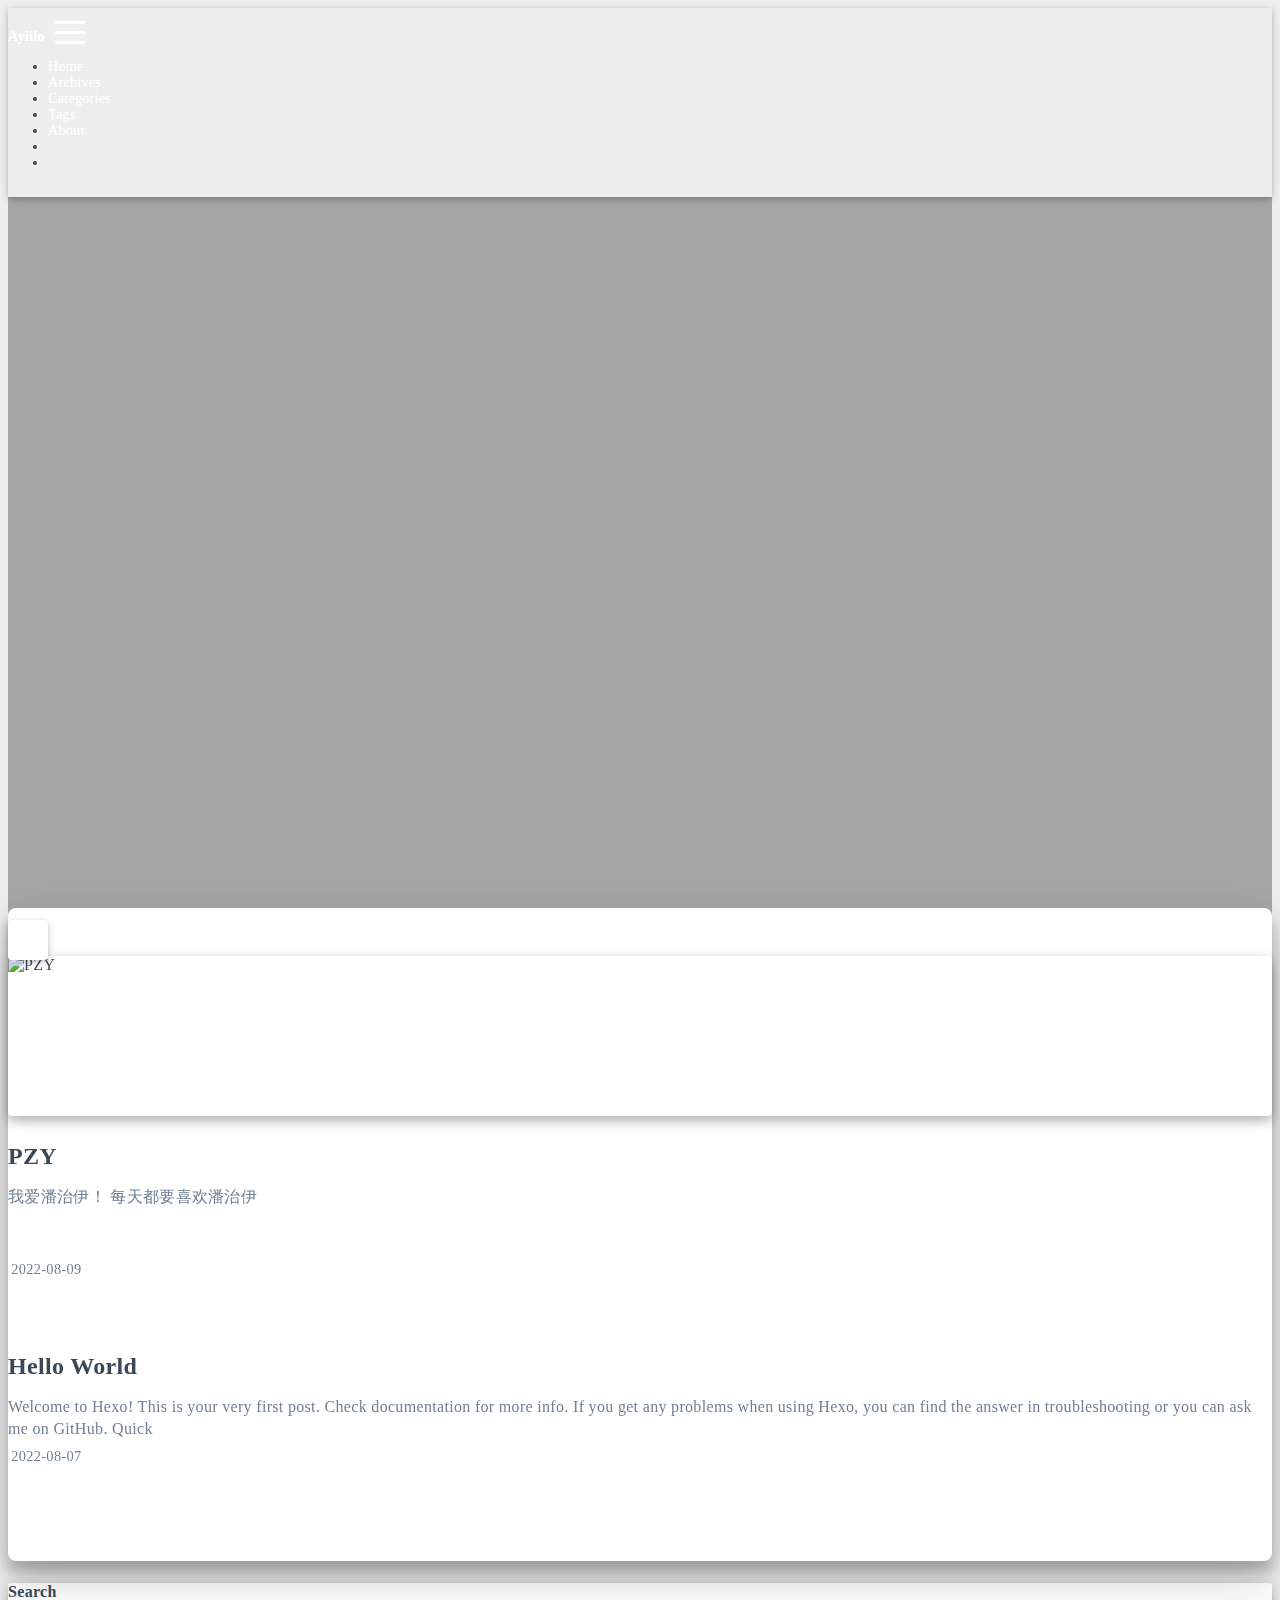
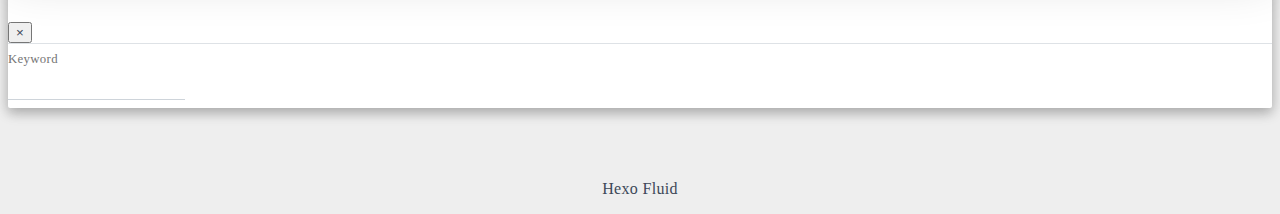
==== commit 595793f2: "Site updated: 2022-08-09 09:34:45" ====
--- a/index.html
+++ b/index.html
@@ -220,7 +220,13 @@
   <div class="row mx-auto index-card">
     
     
-    <article class="col-12 col-md-12 mx-auto index-info">
+      <div class="col-12 col-md-4 m-auto index-img">
+        <a href="/2022/08/09/PZY/" target="_self">
+          <img src="https://s1.328888.xyz/2022/08/08/0FcSs.jpg" srcset="/img/loading.gif" lazyload alt="PZY">
+        </a>
+      </div>
+    
+    <article class="col-12 col-md-8 mx-auto index-info">
       <h1 class="index-header">
         
         <a href="/2022/08/09/PZY/" target="_self">
@@ -229,7 +235,7 @@
       </h1>
 
       
-      <a class="index-excerpt index-excerpt__noimg" href="/2022/08/09/PZY/" target="_self">
+      <a class="index-excerpt " href="/2022/08/09/PZY/" target="_self">
         <div>
           我爱潘治伊！ 每天都要喜欢潘治伊
         </div>
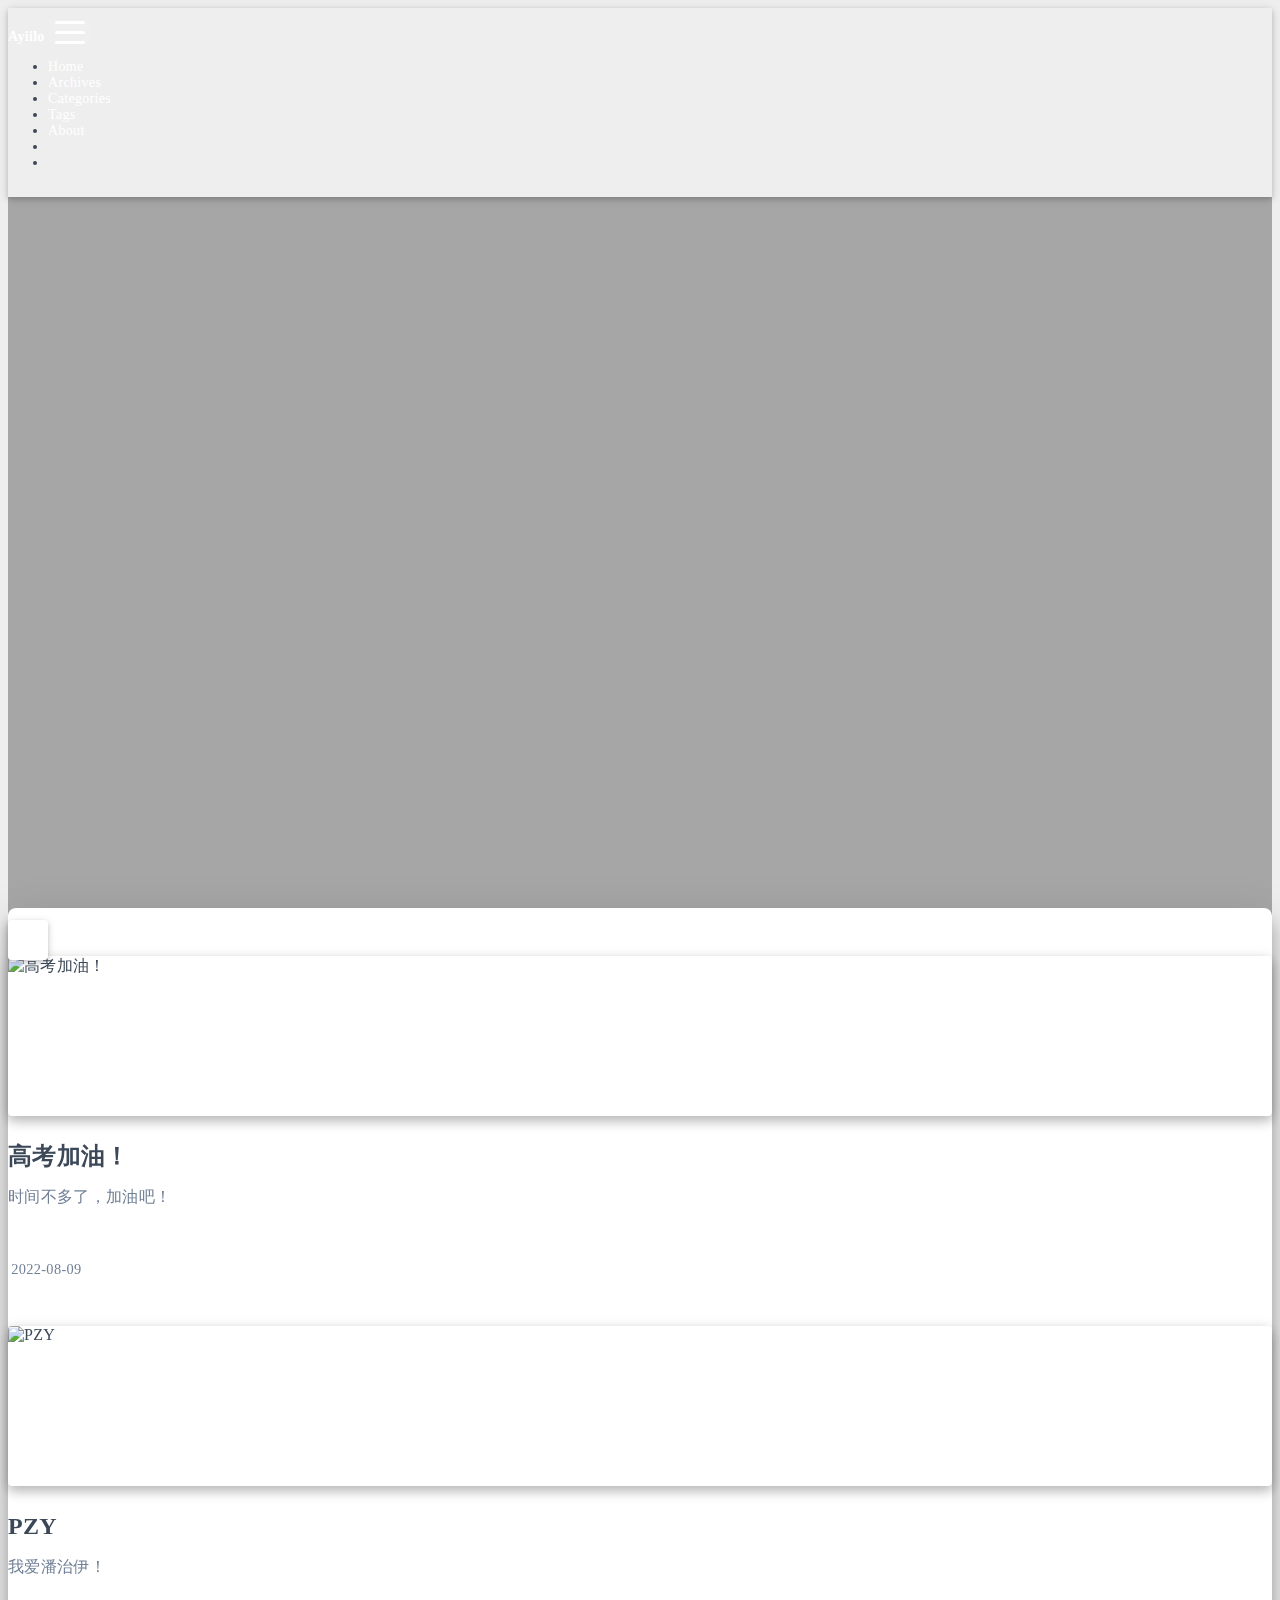
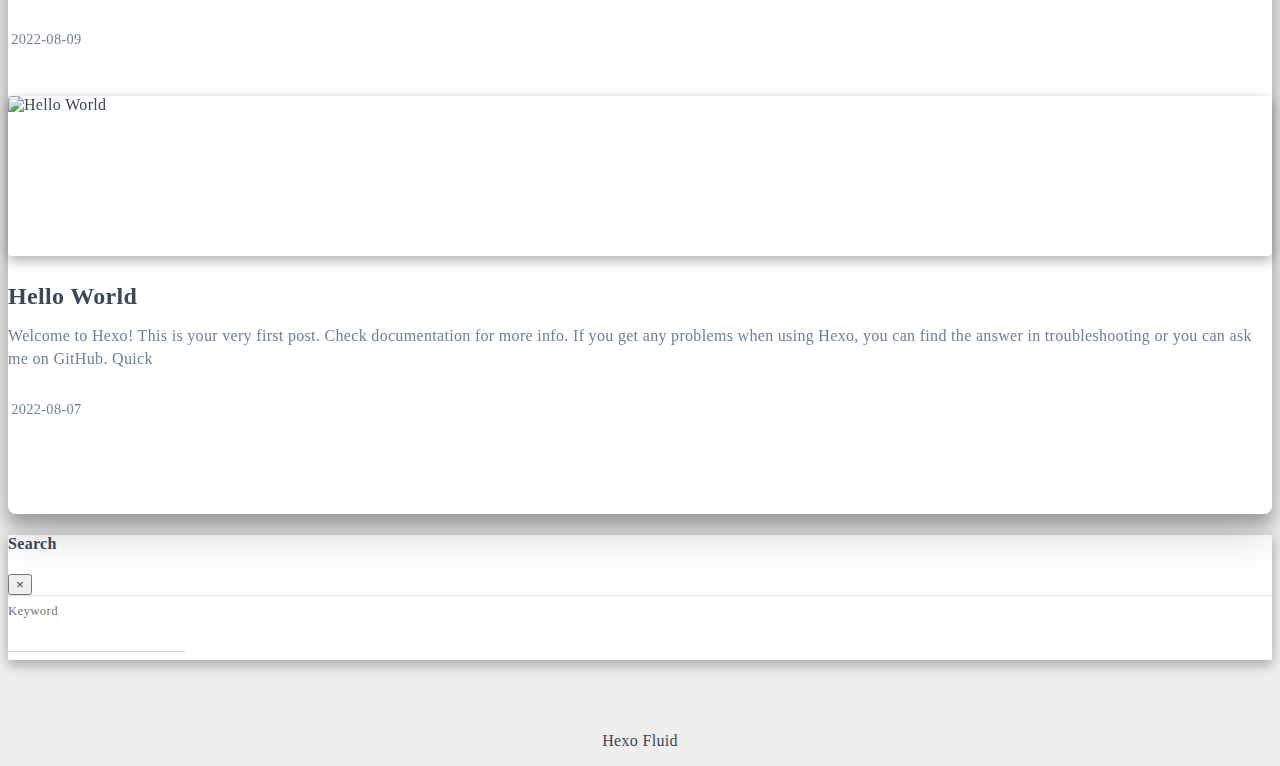
==== commit cae304b6: "Site updated: 2022-08-16 19:04:29" ====
--- a/index.html
+++ b/index.html
@@ -58,7 +58,7 @@
   <script id="fluid-configs">
     var Fluid = window.Fluid || {};
     Fluid.ctx = Object.assign({}, Fluid.ctx)
-    var CONFIG = {"hostname":"example.com","root":"/","version":"1.9.2","typing":{"enable":true,"typeSpeed":70,"cursorChar":"_","loop":true,"scope":[]},"anchorjs":{"enable":true,"element":"h1,h2,h3,h4,h5,h6","placement":"left","visible":"hover","icon":""},"progressbar":{"enable":true,"height_px":3,"color":"#29d","options":{"showSpinner":false,"trickleSpeed":100}},"code_language":{"enable":true,"default":"TEXT"},"copy_btn":true,"image_caption":{"enable":true},"image_zoom":{"enable":true,"img_url_replace":["",""]},"toc":{"enable":true,"placement":"right","headingSelector":"h1,h2,h3,h4,h5,h6","collapseDepth":0},"lazyload":{"enable":true,"loading_img":"/img/loading.gif","onlypost":false,"offset_factor":2},"web_analytics":{"enable":false,"follow_dnt":true,"baidu":null,"google":null,"gtag":null,"tencent":{"sid":null,"cid":null},"woyaola":null,"cnzz":null,"leancloud":{"app_id":null,"app_key":null,"server_url":null,"path":"window.location.pathname","ignore_local":false}},"search_path":"/local-search.xml"};
+    var CONFIG = {"hostname":"example.com","root":"/","version":"1.9.2","typing":{"enable":true,"typeSpeed":70,"cursorChar":"_","loop":true,"scope":[]},"anchorjs":{"enable":true,"element":"h1,h2,h3,h4,h5,h6","placement":"left","visible":"hover","icon":""},"progressbar":{"enable":true,"height_px":3,"color":"#29d","options":{"showSpinner":false,"trickleSpeed":100}},"code_language":{"enable":true,"default":"TEXT"},"copy_btn":true,"image_caption":{"enable":true},"image_zoom":{"enable":true,"img_url_replace":["",""]},"toc":{"enable":true,"placement":"right","headingSelector":"h1,h2,h3,h4,h5,h6","collapseDepth":0},"lazyload":{"enable":true,"loading_img":"/img/loading.gif","onlypost":false,"offset_factor":2},"web_analytics":{"enable":true,"follow_dnt":true,"baidu":null,"google":null,"gtag":null,"tencent":{"sid":null,"cid":null},"woyaola":null,"cnzz":null,"leancloud":{"app_id":null,"app_key":null,"server_url":null,"path":"window.location.pathname","ignore_local":false}},"search_path":"/local-search.xml"};
 
     if (CONFIG.web_analytics.follow_dnt) {
       var dntVal = navigator.doNotTrack || window.doNotTrack || navigator.msDoNotTrack;
@@ -69,6 +69,21 @@
   <script  src="/js/color-schema.js" ></script>
   
 
+  
+
+  
+
+  
+
+  
+
+  
+
+  
+
+  
+
+
 
   
 <meta name="generator" content="Hexo 6.2.0"></head>
@@ -221,6 +236,45 @@
     
     
       <div class="col-12 col-md-4 m-auto index-img">
+        <a href="/2022/08/09/%E9%AB%98%E8%80%83%E5%8A%A0%E6%B2%B9%EF%BC%81/" target="_self">
+          <img src="https://s1.328888.xyz/2022/08/09/0tQfy.jpg" srcset="/img/loading.gif" lazyload alt="高考加油！">
+        </a>
+      </div>
+    
+    <article class="col-12 col-md-8 mx-auto index-info">
+      <h1 class="index-header">
+        
+        <a href="/2022/08/09/%E9%AB%98%E8%80%83%E5%8A%A0%E6%B2%B9%EF%BC%81/" target="_self">
+          高考加油！
+        </a>
+      </h1>
+
+      
+      <a class="index-excerpt " href="/2022/08/09/%E9%AB%98%E8%80%83%E5%8A%A0%E6%B2%B9%EF%BC%81/" target="_self">
+        <div>
+          时间不多了，加油吧！
+        </div>
+      </a>
+
+      <div class="index-btm post-metas">
+        
+          <div class="post-meta mr-3">
+            <i class="iconfont icon-date"></i>
+            <time datetime="2022-08-09 09:49" pubdate>
+              2022-08-09
+            </time>
+          </div>
+        
+        
+        
+      </div>
+    </article>
+  </div>
+
+  <div class="row mx-auto index-card">
+    
+    
+      <div class="col-12 col-md-4 m-auto index-img">
         <a href="/2022/08/09/PZY/" target="_self">
           <img src="https://s1.328888.xyz/2022/08/08/0FcSs.jpg" srcset="/img/loading.gif" lazyload alt="PZY">
         </a>
@@ -237,7 +291,7 @@
       
       <a class="index-excerpt " href="/2022/08/09/PZY/" target="_self">
         <div>
-          我爱潘治伊！ 每天都要喜欢潘治伊
+          我爱潘治伊！
         </div>
       </a>
 
@@ -259,7 +313,13 @@
   <div class="row mx-auto index-card">
     
     
-    <article class="col-12 col-md-12 mx-auto index-info">
+      <div class="col-12 col-md-4 m-auto index-img">
+        <a href="/2022/08/07/hello-world/" target="_self">
+          <img src="https://s1.328888.xyz/2022/08/09/0t2Wi.jpg" srcset="/img/loading.gif" lazyload alt="Hello World">
+        </a>
+      </div>
+    
+    <article class="col-12 col-md-8 mx-auto index-info">
       <h1 class="index-header">
         
         <a href="/2022/08/07/hello-world/" target="_self">
@@ -268,7 +328,7 @@
       </h1>
 
       
-      <a class="index-excerpt index-excerpt__noimg" href="/2022/08/07/hello-world/" target="_self">
+      <a class="index-excerpt " href="/2022/08/07/hello-world/" target="_self">
         <div>
           Welcome to Hexo! This is your very first post. Check documentation for more info. If you get any problems when using Hexo, you can find the answer in troubleshooting or you can ask me on GitHub. Quick
         </div>
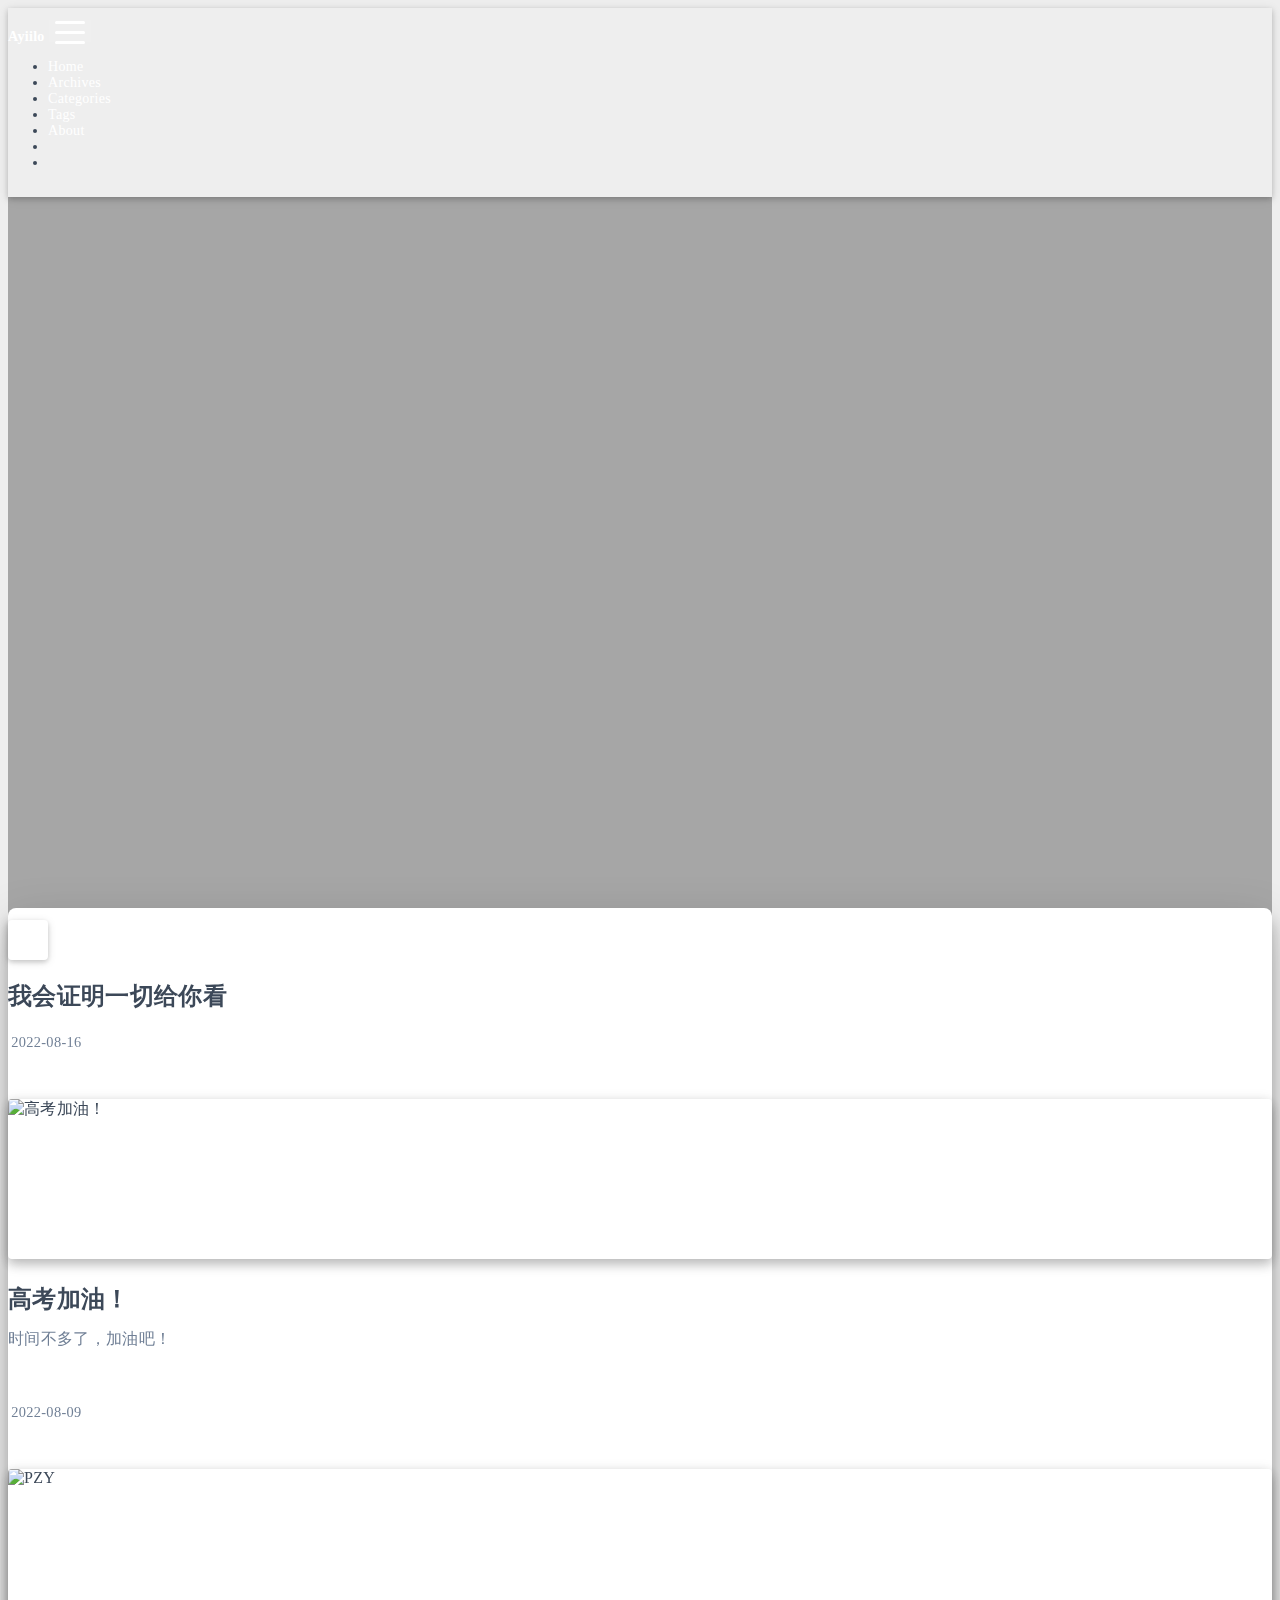
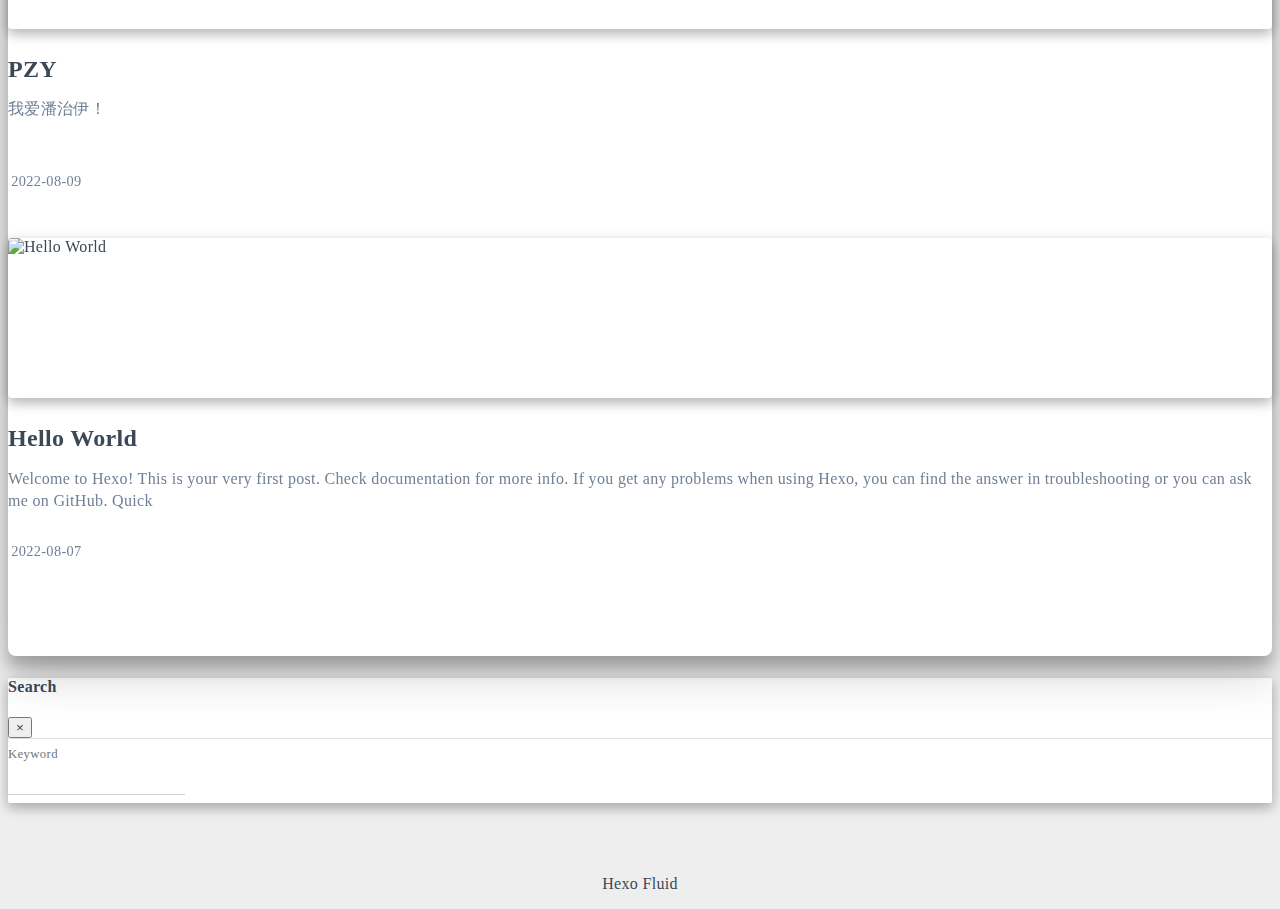
==== commit 348f5f97: "Site updated: 2022-08-16 22:30:46" ====
--- a/index.html
+++ b/index.html
@@ -231,6 +231,39 @@
               <div class="col-12 col-md-10 m-auto">
                 
 
+
+  <div class="row mx-auto index-card">
+    
+    
+    <article class="col-12 col-md-12 mx-auto index-info">
+      <h1 class="index-header">
+        
+        <a href="/2022/08/16/%E6%88%91%E4%BC%9A%E8%AF%81%E6%98%8E%E4%B8%80%E5%88%87%E7%BB%99%E4%BD%A0%E7%9C%8B/" target="_self">
+          我会证明一切给你看
+        </a>
+      </h1>
+
+      
+      <a class="index-excerpt index-excerpt__noimg" href="/2022/08/16/%E6%88%91%E4%BC%9A%E8%AF%81%E6%98%8E%E4%B8%80%E5%88%87%E7%BB%99%E4%BD%A0%E7%9C%8B/" target="_self">
+        <div>
+          
+        </div>
+      </a>
+
+      <div class="index-btm post-metas">
+        
+          <div class="post-meta mr-3">
+            <i class="iconfont icon-date"></i>
+            <time datetime="2022-08-16 19:01" pubdate>
+              2022-08-16
+            </time>
+          </div>
+        
+        
+        
+      </div>
+    </article>
+  </div>
 
   <div class="row mx-auto index-card">
     
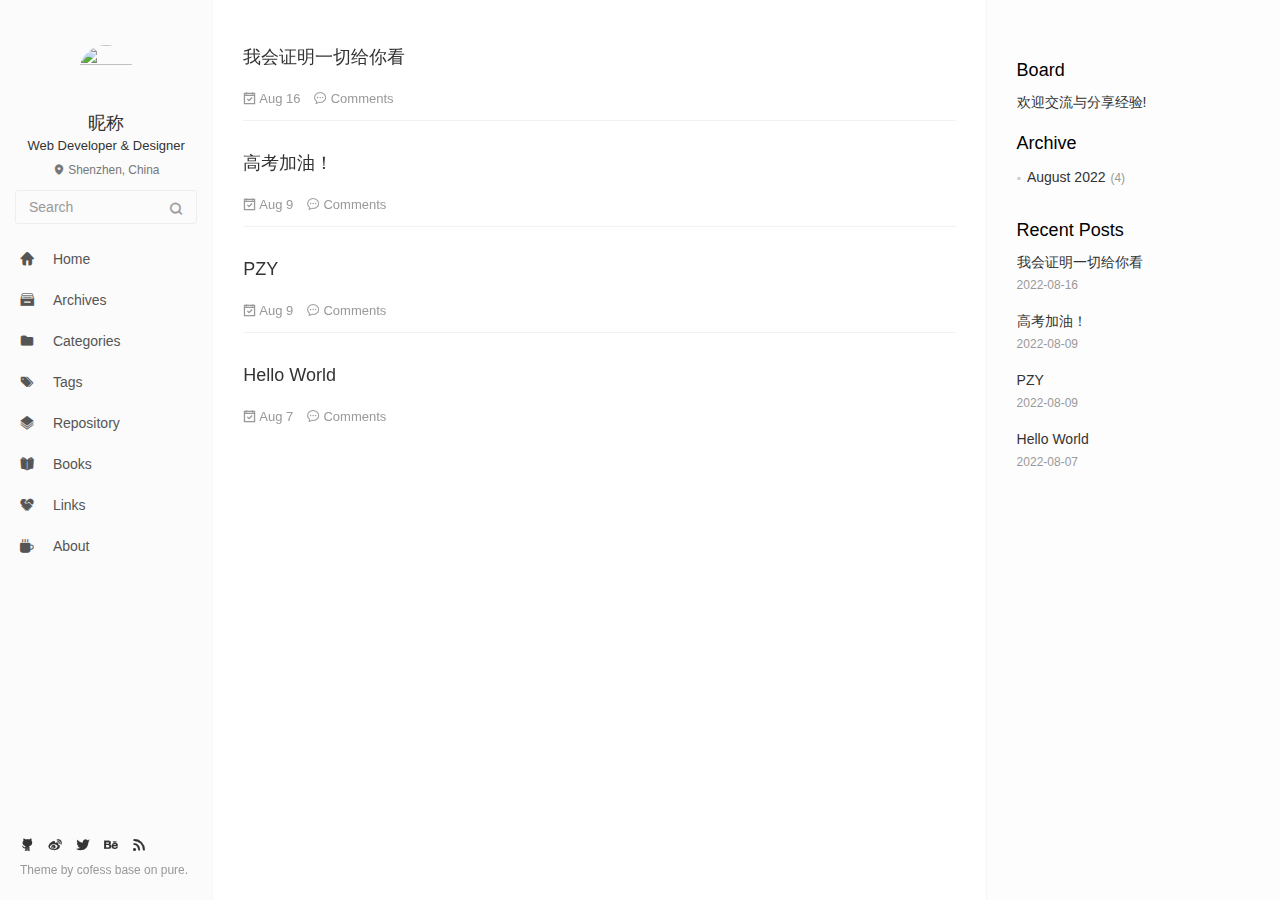
==== commit b66fd457: "Site updated: 2022-08-16 22:48:19" ====
--- a/index.html
+++ b/index.html
@@ -1,505 +1,494 @@
-
-
 <!DOCTYPE html>
-<html lang="en" data-default-color-scheme=auto>
-
-
-
+<html lang=en>
 <head>
-  <meta charset="UTF-8">
-  <link rel="apple-touch-icon" sizes="76x76" href="/img/fluid.png">
-  <link rel="icon" href="/img/fluid.png">
-  <meta name="viewport" content="width=device-width, initial-scale=1.0, maximum-scale=5.0, shrink-to-fit=no">
-  <meta http-equiv="x-ua-compatible" content="ie=edge">
-  
-  <meta name="theme-color" content="#447EA5">
-  <meta name="author" content="CYQ">
-  <meta name="keywords" content="">
-  
-    <meta property="og:type" content="website">
+  <meta charset="utf-8">
+  
+  <meta http-equiv="X-UA-Compatible" content="IE=edge,chrome=1">
+  <meta name="viewport" content="width=device-width, initial-scale=1, maximum-scale=1, minimum-scale=1, user-scalable=no, minimal-ui">
+  <meta name="renderer" content="webkit">
+  <meta http-equiv="Cache-Control" content="no-transform" />
+  <meta http-equiv="Cache-Control" content="no-siteapp" />
+  <meta name="apple-mobile-web-app-capable" content="yes">
+  <meta name="apple-mobile-web-app-status-bar-style" content="black">
+  <meta name="format-detection" content="telephone=no,email=no,adress=no">
+  <!-- Color theme for statusbar -->
+  <meta name="theme-color" content="#000000" />
+  <!-- 强制页面在当前窗口以独立页面显示,防止别人在框架里调用页面 -->
+  <meta http-equiv="window-target" content="_top" />
+  
+  
+  <title>Hexo</title>
+  <meta property="og:type" content="website">
 <meta property="og:title" content="AYIILO">
 <meta property="og:url" content="http://example.com/index.html">
 <meta property="og:site_name" content="AYIILO">
 <meta property="og:locale" content="en_US">
 <meta property="article:author" content="CYQ">
-<meta name="twitter:card" content="summary_large_image">
-  
-  
-  
-  <title>AYIILO</title>
-
-  <link  rel="stylesheet" href="https://lib.baomitu.com/twitter-bootstrap/4.6.1/css/bootstrap.min.css" />
-
-
-
-
-
-<!-- 主题依赖的图标库，不要自行修改 -->
-<!-- Do not modify the link that theme dependent icons -->
-
-<link rel="stylesheet" href="//at.alicdn.com/t/font_1749284_hj8rtnfg7um.css">
-
-
-
-<link rel="stylesheet" href="//at.alicdn.com/t/font_1736178_lbnruvf0jn.css">
-
-
-<link  rel="stylesheet" href="/css/main.css" />
-
-
-  <link id="highlight-css" rel="stylesheet" href="/css/highlight.css" />
-  
-    <link id="highlight-css-dark" rel="stylesheet" href="/css/highlight-dark.css" />
-  
-
-
-
-
-  <script id="fluid-configs">
-    var Fluid = window.Fluid || {};
-    Fluid.ctx = Object.assign({}, Fluid.ctx)
-    var CONFIG = {"hostname":"example.com","root":"/","version":"1.9.2","typing":{"enable":true,"typeSpeed":70,"cursorChar":"_","loop":true,"scope":[]},"anchorjs":{"enable":true,"element":"h1,h2,h3,h4,h5,h6","placement":"left","visible":"hover","icon":""},"progressbar":{"enable":true,"height_px":3,"color":"#29d","options":{"showSpinner":false,"trickleSpeed":100}},"code_language":{"enable":true,"default":"TEXT"},"copy_btn":true,"image_caption":{"enable":true},"image_zoom":{"enable":true,"img_url_replace":["",""]},"toc":{"enable":true,"placement":"right","headingSelector":"h1,h2,h3,h4,h5,h6","collapseDepth":0},"lazyload":{"enable":true,"loading_img":"/img/loading.gif","onlypost":false,"offset_factor":2},"web_analytics":{"enable":true,"follow_dnt":true,"baidu":null,"google":null,"gtag":null,"tencent":{"sid":null,"cid":null},"woyaola":null,"cnzz":null,"leancloud":{"app_id":null,"app_key":null,"server_url":null,"path":"window.location.pathname","ignore_local":false}},"search_path":"/local-search.xml"};
-
-    if (CONFIG.web_analytics.follow_dnt) {
-      var dntVal = navigator.doNotTrack || window.doNotTrack || navigator.msDoNotTrack;
-      Fluid.ctx.dnt = dntVal && (dntVal.startsWith('1') || dntVal.startsWith('yes') || dntVal.startsWith('on'));
-    }
-  </script>
-  <script  src="/js/utils.js" ></script>
-  <script  src="/js/color-schema.js" ></script>
-  
-
-  
-
-  
-
-  
-
-  
-
-  
-
-  
-
-  
-
-
-
+<meta name="twitter:card" content="summary">
+  <!-- Canonical links -->
+  <link rel="canonical" href="http://example.com/index.html">
+  
+    <link rel="alternate" href="/atom.xml" title="AYIILO" type="application/atom+xml">
+  
+  
+    <link rel="icon" href="/favicon.png" type="image/x-icon">
+  
+  
+<link rel="stylesheet" href="/css/style.css">
+
+  
+  
+  
   
 <meta name="generator" content="Hexo 6.2.0"></head>
 
 
-<body>
-  
-
-  <header>
-    
-
-<div class="header-inner" style="height: 100vh;">
-  <nav id="navbar" class="navbar fixed-top  navbar-expand-lg navbar-dark scrolling-navbar">
-  <div class="container">
-    <a class="navbar-brand" href="/">
-      <strong>Ayiilo</strong>
-    </a>
-
-    <button id="navbar-toggler-btn" class="navbar-toggler" type="button" data-toggle="collapse"
-            data-target="#navbarSupportedContent"
-            aria-controls="navbarSupportedContent" aria-expanded="false" aria-label="Toggle navigation">
-      <div class="animated-icon"><span></span><span></span><span></span></div>
-    </button>
-
-    <!-- Collapsible content -->
-    <div class="collapse navbar-collapse" id="navbarSupportedContent">
-      <ul class="navbar-nav ml-auto text-center">
-        
-          
-          
-          
-          
-            <li class="nav-item">
-              <a class="nav-link" href="/">
-                <i class="iconfont icon-home-fill"></i>
-                Home
-              </a>
-            </li>
-          
-        
-          
-          
-          
-          
-            <li class="nav-item">
-              <a class="nav-link" href="/archives/">
-                <i class="iconfont icon-archive-fill"></i>
-                Archives
-              </a>
-            </li>
-          
-        
-          
-          
-          
-          
-            <li class="nav-item">
-              <a class="nav-link" href="/categories/">
-                <i class="iconfont icon-category-fill"></i>
-                Categories
-              </a>
-            </li>
-          
-        
-          
-          
-          
-          
-            <li class="nav-item">
-              <a class="nav-link" href="/tags/">
-                <i class="iconfont icon-tags-fill"></i>
-                Tags
-              </a>
-            </li>
-          
-        
-          
-          
-          
-          
-            <li class="nav-item">
-              <a class="nav-link" href="/about/">
-                <i class="iconfont icon-user-fill"></i>
-                About
-              </a>
-            </li>
-          
-        
-        
-          <li class="nav-item" id="search-btn">
-            <a class="nav-link" target="_self" href="javascript:;" data-toggle="modal" data-target="#modalSearch" aria-label="Search">
-              &nbsp;<i class="iconfont icon-search"></i>&nbsp;
-            </a>
+<body class="main-center" itemscope itemtype="http://schema.org/WebPage">
+  <header class="header" itemscope itemtype="http://schema.org/WPHeader">
+  <div class="slimContent">
+    <div class="navbar-header">
+      
+      
+      <div class="profile-block text-center">
+        <a id="avatar" href="https://github.com/cofess" target="_blank">
+          <img class="img-circle img-rotate" src="/images/avatar.jpg" width="200" height="200">
+        </a>
+        <h2 id="name" class="hidden-xs hidden-sm">昵称</h2>
+        <h3 id="title" class="hidden-xs hidden-sm hidden-md">Web Developer &amp; Designer</h3>
+        <small id="location" class="text-muted hidden-xs hidden-sm"><i class="icon icon-map-marker"></i> Shenzhen, China</small>
+      </div>
+      
+      <div class="search" id="search-form-wrap">
+
+    <form class="search-form sidebar-form">
+        <div class="input-group">
+            <input type="text" class="search-form-input form-control" placeholder="Search" />
+            <span class="input-group-btn">
+                <button type="submit" class="search-form-submit btn btn-flat" onclick="return false;"><i class="icon icon-search"></i></button>
+            </span>
+        </div>
+    </form>
+    <div class="ins-search">
+  <div class="ins-search-mask"></div>
+  <div class="ins-search-container">
+    <div class="ins-input-wrapper">
+      <input type="text" class="ins-search-input" placeholder="Type something..." x-webkit-speech />
+      <button type="button" class="close ins-close ins-selectable" data-dismiss="modal" aria-label="Close"><span aria-hidden="true">×</span></button>
+    </div>
+    <div class="ins-section-wrapper">
+      <div class="ins-section-container"></div>
+    </div>
+  </div>
+</div>
+
+
+</div>
+      <button class="navbar-toggle collapsed" type="button" data-toggle="collapse" data-target="#main-navbar" aria-controls="main-navbar" aria-expanded="false">
+        <span class="sr-only">Toggle navigation</span>
+        <span class="icon-bar"></span>
+        <span class="icon-bar"></span>
+        <span class="icon-bar"></span>
+      </button>
+    </div>
+    <nav id="main-navbar" class="collapse navbar-collapse" itemscope itemtype="http://schema.org/SiteNavigationElement" role="navigation">
+      <ul class="nav navbar-nav main-nav ">
+        
+        
+        <li class="menu-item menu-item-home">
+          <a href="/.">
+            
+            <i class="icon icon-home-fill"></i>
+            
+            <span class="menu-title">Home</span>
+          </a>
+        </li>
+        
+        
+        <li class="menu-item menu-item-archives">
+          <a href="/archives">
+            
+            <i class="icon icon-archives-fill"></i>
+            
+            <span class="menu-title">Archives</span>
+          </a>
+        </li>
+        
+        
+        <li class="menu-item menu-item-categories">
+          <a href="/categories">
+            
+            <i class="icon icon-folder"></i>
+            
+            <span class="menu-title">Categories</span>
+          </a>
+        </li>
+        
+        
+        <li class="menu-item menu-item-tags">
+          <a href="/tags">
+            
+            <i class="icon icon-tags"></i>
+            
+            <span class="menu-title">Tags</span>
+          </a>
+        </li>
+        
+        
+        <li class="menu-item menu-item-repository">
+          <a href="/repository">
+            
+            <i class="icon icon-project"></i>
+            
+            <span class="menu-title">Repository</span>
+          </a>
+        </li>
+        
+        
+        <li class="menu-item menu-item-books">
+          <a href="/books">
+            
+            <i class="icon icon-book-fill"></i>
+            
+            <span class="menu-title">Books</span>
+          </a>
+        </li>
+        
+        
+        <li class="menu-item menu-item-links">
+          <a href="/links">
+            
+            <i class="icon icon-friendship"></i>
+            
+            <span class="menu-title">Links</span>
+          </a>
+        </li>
+        
+        
+        <li class="menu-item menu-item-about">
+          <a href="/about">
+            
+            <i class="icon icon-cup-fill"></i>
+            
+            <span class="menu-title">About</span>
+          </a>
+        </li>
+        
+      </ul>
+      
+	
+    <ul class="social-links">
+    	
+        <li><a href="https://github.com/cofess" target="_blank" title="Github" data-toggle=tooltip data-placement=top><i class="icon icon-github"></i></a></li>
+        
+        <li><a href="http://weibo.com/cofess" target="_blank" title="Weibo" data-toggle=tooltip data-placement=top><i class="icon icon-weibo"></i></a></li>
+        
+        <li><a href="https://twitter.com/iwebued" target="_blank" title="Twitter" data-toggle=tooltip data-placement=top><i class="icon icon-twitter"></i></a></li>
+        
+        <li><a href="https://www.behance.net/cofess" target="_blank" title="Behance" data-toggle=tooltip data-placement=top><i class="icon icon-behance"></i></a></li>
+        
+        <li><a href="/atom.xml" target="_blank" title="Rss" data-toggle=tooltip data-placement=top><i class="icon icon-rss"></i></a></li>
+        
+    </ul>
+
+    </nav>
+  </div>
+</header>
+
+  
+    <aside class="sidebar" itemscope itemtype="http://schema.org/WPSideBar">
+  <div class="slimContent">
+    
+      <div class="widget">
+    <h3 class="widget-title">Board</h3>
+    <div class="widget-body">
+        <div id="board">
+            <div class="content">
+                <p>欢迎交流与分享经验!</p>
+            </div>
+        </div>
+    </div>
+</div>
+
+    
+      
+
+    
+      
+
+    
+      
+    
+      
+  <div class="widget">
+    <h3 class="widget-title">Archive</h3>
+    <div class="widget-body">
+      <ul class="archive-list"><li class="archive-list-item"><a class="archive-list-link" href="/archives/2022/08/">August 2022</a><span class="archive-list-count">4</span></li></ul>
+    </div>
+  </div>
+
+
+    
+      
+  <div class="widget">
+    <h3 class="widget-title">Recent Posts</h3>
+    <div class="widget-body">
+      <ul class="recent-post-list list-unstyled no-thumbnail">
+        
+          <li>
+            
+            <div class="item-inner">
+              <p class="item-category">
+                
+              </p>
+              <p class="item-title">
+                <a href="/2022/08/16/%E6%88%91%E4%BC%9A%E8%AF%81%E6%98%8E%E4%B8%80%E5%88%87%E7%BB%99%E4%BD%A0%E7%9C%8B/" class="title">我会证明一切给你看</a>
+              </p>
+              <p class="item-date">
+                <time datetime="2022-08-16T11:01:16.000Z" itemprop="datePublished">2022-08-16</time>
+              </p>
+            </div>
           </li>
           
-        
-        
-          <li class="nav-item" id="color-toggle-btn">
-            <a class="nav-link" target="_self" href="javascript:;" aria-label="Color Toggle">&nbsp;<i
-                class="iconfont icon-dark" id="color-toggle-icon"></i>&nbsp;</a>
+          <li>
+            
+            <div class="item-inner">
+              <p class="item-category">
+                
+              </p>
+              <p class="item-title">
+                <a href="/2022/08/09/%E9%AB%98%E8%80%83%E5%8A%A0%E6%B2%B9%EF%BC%81/" class="title">高考加油！</a>
+              </p>
+              <p class="item-date">
+                <time datetime="2022-08-09T01:49:03.000Z" itemprop="datePublished">2022-08-09</time>
+              </p>
+            </div>
           </li>
-        
+          
+          <li>
+            
+            <div class="item-inner">
+              <p class="item-category">
+                
+              </p>
+              <p class="item-title">
+                <a href="/2022/08/09/PZY/" class="title">PZY</a>
+              </p>
+              <p class="item-date">
+                <time datetime="2022-08-09T01:21:34.000Z" itemprop="datePublished">2022-08-09</time>
+              </p>
+            </div>
+          </li>
+          
+          <li>
+            
+            <div class="item-inner">
+              <p class="item-category">
+                
+              </p>
+              <p class="item-title">
+                <a href="/2022/08/07/hello-world/" class="title">Hello World</a>
+              </p>
+              <p class="item-date">
+                <time datetime="2022-08-07T15:39:39.489Z" itemprop="datePublished">2022-08-07</time>
+              </p>
+            </div>
+          </li>
+          
       </ul>
     </div>
   </div>
-</nav>
-
-  
-
-<div id="banner" class="banner" parallax=true
-     style="background: url('https://api.yimian.xyz/img?type=moe&size=1920x1080') no-repeat center center; background-size: cover;">
-  <div class="full-bg-img">
-    <div class="mask flex-center" style="background-color: rgba(0, 0, 0, 0.3)">
-      <div class="banner-text text-center fade-in-up">
-        <div class="h2">
-          
-            <span id="subtitle" data-typed-text="意志改变现实."></span>
-          
+  
+
+    
+  </div>
+</aside>
+
+  
+  <main class="main" role="main">
+  
+  <div class="content article-list">
+    
+      <article class="article article-type-post" itemscope itemtype="http://schema.org/BlogPosting">
+  <div class="article-header">
+    
+  
+    <h1 itemprop="name">
+      <a class="article-title" href="/2022/08/16/%E6%88%91%E4%BC%9A%E8%AF%81%E6%98%8E%E4%B8%80%E5%88%87%E7%BB%99%E4%BD%A0%E7%9C%8B/">我会证明一切给你看</a>
+    </h1>
+  
+
+  </div>
+  
+  <p class="article-meta">
+    <span class="article-date">
+    <i class="icon icon-calendar-check"></i>
+	<a href="/2022/08/16/%E6%88%91%E4%BC%9A%E8%AF%81%E6%98%8E%E4%B8%80%E5%88%87%E7%BB%99%E4%BD%A0%E7%9C%8B/" class="article-date">
+	  <time datetime="2022-08-16T11:01:16.000Z" itemprop="datePublished">Aug 16</time>
+	</a>
+</span>
+    
+    
+
+    <span class="post-comment"><i class="icon icon-comment"></i> <a href="/2022/08/16/%E6%88%91%E4%BC%9A%E8%AF%81%E6%98%8E%E4%B8%80%E5%88%87%E7%BB%99%E4%BD%A0%E7%9C%8B/#comments" class="article-comment-link">Comments</a></span>
+    
+  </p>
+</article>
+
+    
+      <article class="article article-type-post" itemscope itemtype="http://schema.org/BlogPosting">
+  <div class="article-header">
+    
+  
+    <h1 itemprop="name">
+      <a class="article-title" href="/2022/08/09/%E9%AB%98%E8%80%83%E5%8A%A0%E6%B2%B9%EF%BC%81/">高考加油！</a>
+    </h1>
+  
+
+  </div>
+  
+  <p class="article-meta">
+    <span class="article-date">
+    <i class="icon icon-calendar-check"></i>
+	<a href="/2022/08/09/%E9%AB%98%E8%80%83%E5%8A%A0%E6%B2%B9%EF%BC%81/" class="article-date">
+	  <time datetime="2022-08-09T01:49:03.000Z" itemprop="datePublished">Aug 9</time>
+	</a>
+</span>
+    
+    
+
+    <span class="post-comment"><i class="icon icon-comment"></i> <a href="/2022/08/09/%E9%AB%98%E8%80%83%E5%8A%A0%E6%B2%B9%EF%BC%81/#comments" class="article-comment-link">Comments</a></span>
+    
+  </p>
+</article>
+
+    
+      <article class="article article-type-post" itemscope itemtype="http://schema.org/BlogPosting">
+  <div class="article-header">
+    
+  
+    <h1 itemprop="name">
+      <a class="article-title" href="/2022/08/09/PZY/">PZY</a>
+    </h1>
+  
+
+  </div>
+  
+  <p class="article-meta">
+    <span class="article-date">
+    <i class="icon icon-calendar-check"></i>
+	<a href="/2022/08/09/PZY/" class="article-date">
+	  <time datetime="2022-08-09T01:21:34.000Z" itemprop="datePublished">Aug 9</time>
+	</a>
+</span>
+    
+    
+
+    <span class="post-comment"><i class="icon icon-comment"></i> <a href="/2022/08/09/PZY/#comments" class="article-comment-link">Comments</a></span>
+    
+  </p>
+</article>
+
+    
+      <article class="article article-type-post" itemscope itemtype="http://schema.org/BlogPosting">
+  <div class="article-header">
+    
+  
+    <h1 itemprop="name">
+      <a class="article-title" href="/2022/08/07/hello-world/">Hello World</a>
+    </h1>
+  
+
+  </div>
+  
+  <p class="article-meta">
+    <span class="article-date">
+    <i class="icon icon-calendar-check"></i>
+	<a href="/2022/08/07/hello-world/" class="article-date">
+	  <time datetime="2022-08-07T15:39:39.489Z" itemprop="datePublished">Aug 7</time>
+	</a>
+</span>
+    
+    
+
+    <span class="post-comment"><i class="icon icon-comment"></i> <a href="/2022/08/07/hello-world/#comments" class="article-comment-link">Comments</a></span>
+    
+  </p>
+</article>
+
+    
+  </div>
+
+   
+</main>
+
+  <footer class="footer" itemscope itemtype="http://schema.org/WPFooter">
+	
+	
+    <ul class="social-links">
+    	
+        <li><a href="https://github.com/cofess" target="_blank" title="Github" data-toggle=tooltip data-placement=top><i class="icon icon-github"></i></a></li>
+        
+        <li><a href="http://weibo.com/cofess" target="_blank" title="Weibo" data-toggle=tooltip data-placement=top><i class="icon icon-weibo"></i></a></li>
+        
+        <li><a href="https://twitter.com/iwebued" target="_blank" title="Twitter" data-toggle=tooltip data-placement=top><i class="icon icon-twitter"></i></a></li>
+        
+        <li><a href="https://www.behance.net/cofess" target="_blank" title="Behance" data-toggle=tooltip data-placement=top><i class="icon icon-behance"></i></a></li>
+        
+        <li><a href="/atom.xml" target="_blank" title="Rss" data-toggle=tooltip data-placement=top><i class="icon icon-rss"></i></a></li>
+        
+    </ul>
+
+    <div class="copyright">
+    	
+        <div class="publishby">
+        	Theme by <a href="https://github.com/cofess" target="_blank"> cofess </a>base on <a href="https://github.com/cofess/hexo-theme-pure" target="_blank">pure</a>.
         </div>
-
-        
-      </div>
-
-      
-        <div class="scroll-down-bar">
-          <i class="iconfont icon-arrowdown"></i>
-        </div>
-      
-    </div>
-  </div>
-</div>
-
-</div>
-
-  </header>
-
-  <main>
-    
-      <div class="container nopadding-x-md">
-        <div id="board"
-          style="margin-top: 0">
-          
-          <div class="container">
-            <div class="row">
-              <div class="col-12 col-md-10 m-auto">
-                
-
-
-  <div class="row mx-auto index-card">
-    
-    
-    <article class="col-12 col-md-12 mx-auto index-info">
-      <h1 class="index-header">
-        
-        <a href="/2022/08/16/%E6%88%91%E4%BC%9A%E8%AF%81%E6%98%8E%E4%B8%80%E5%88%87%E7%BB%99%E4%BD%A0%E7%9C%8B/" target="_self">
-          我会证明一切给你看
-        </a>
-      </h1>
-
-      
-      <a class="index-excerpt index-excerpt__noimg" href="/2022/08/16/%E6%88%91%E4%BC%9A%E8%AF%81%E6%98%8E%E4%B8%80%E5%88%87%E7%BB%99%E4%BD%A0%E7%9C%8B/" target="_self">
-        <div>
-          
-        </div>
-      </a>
-
-      <div class="index-btm post-metas">
-        
-          <div class="post-meta mr-3">
-            <i class="iconfont icon-date"></i>
-            <time datetime="2022-08-16 19:01" pubdate>
-              2022-08-16
-            </time>
-          </div>
-        
-        
-        
-      </div>
-    </article>
-  </div>
-
-  <div class="row mx-auto index-card">
-    
-    
-      <div class="col-12 col-md-4 m-auto index-img">
-        <a href="/2022/08/09/%E9%AB%98%E8%80%83%E5%8A%A0%E6%B2%B9%EF%BC%81/" target="_self">
-          <img src="https://s1.328888.xyz/2022/08/09/0tQfy.jpg" srcset="/img/loading.gif" lazyload alt="高考加油！">
-        </a>
-      </div>
-    
-    <article class="col-12 col-md-8 mx-auto index-info">
-      <h1 class="index-header">
-        
-        <a href="/2022/08/09/%E9%AB%98%E8%80%83%E5%8A%A0%E6%B2%B9%EF%BC%81/" target="_self">
-          高考加油！
-        </a>
-      </h1>
-
-      
-      <a class="index-excerpt " href="/2022/08/09/%E9%AB%98%E8%80%83%E5%8A%A0%E6%B2%B9%EF%BC%81/" target="_self">
-        <div>
-          时间不多了，加油吧！
-        </div>
-      </a>
-
-      <div class="index-btm post-metas">
-        
-          <div class="post-meta mr-3">
-            <i class="iconfont icon-date"></i>
-            <time datetime="2022-08-09 09:49" pubdate>
-              2022-08-09
-            </time>
-          </div>
-        
-        
-        
-      </div>
-    </article>
-  </div>
-
-  <div class="row mx-auto index-card">
-    
-    
-      <div class="col-12 col-md-4 m-auto index-img">
-        <a href="/2022/08/09/PZY/" target="_self">
-          <img src="https://s1.328888.xyz/2022/08/08/0FcSs.jpg" srcset="/img/loading.gif" lazyload alt="PZY">
-        </a>
-      </div>
-    
-    <article class="col-12 col-md-8 mx-auto index-info">
-      <h1 class="index-header">
-        
-        <a href="/2022/08/09/PZY/" target="_self">
-          PZY
-        </a>
-      </h1>
-
-      
-      <a class="index-excerpt " href="/2022/08/09/PZY/" target="_self">
-        <div>
-          我爱潘治伊！
-        </div>
-      </a>
-
-      <div class="index-btm post-metas">
-        
-          <div class="post-meta mr-3">
-            <i class="iconfont icon-date"></i>
-            <time datetime="2022-08-09 09:21" pubdate>
-              2022-08-09
-            </time>
-          </div>
-        
-        
-        
-      </div>
-    </article>
-  </div>
-
-  <div class="row mx-auto index-card">
-    
-    
-      <div class="col-12 col-md-4 m-auto index-img">
-        <a href="/2022/08/07/hello-world/" target="_self">
-          <img src="https://s1.328888.xyz/2022/08/09/0t2Wi.jpg" srcset="/img/loading.gif" lazyload alt="Hello World">
-        </a>
-      </div>
-    
-    <article class="col-12 col-md-8 mx-auto index-info">
-      <h1 class="index-header">
-        
-        <a href="/2022/08/07/hello-world/" target="_self">
-          Hello World
-        </a>
-      </h1>
-
-      
-      <a class="index-excerpt " href="/2022/08/07/hello-world/" target="_self">
-        <div>
-          Welcome to Hexo! This is your very first post. Check documentation for more info. If you get any problems when using Hexo, you can find the answer in troubleshooting or you can ask me on GitHub. Quick
-        </div>
-      </a>
-
-      <div class="index-btm post-metas">
-        
-          <div class="post-meta mr-3">
-            <i class="iconfont icon-date"></i>
-            <time datetime="2022-08-07 23:39" pubdate>
-              2022-08-07
-            </time>
-          </div>
-        
-        
-        
-      </div>
-    </article>
-  </div>
-
-
-
-
-
-              </div>
-            </div>
-          </div>
-        </div>
-      </div>
-    
-
-    
-      <a id="scroll-top-button" aria-label="TOP" href="#" role="button">
-        <i class="iconfont icon-arrowup" aria-hidden="true"></i>
-      </a>
-    
-
-    
-      <div class="modal fade" id="modalSearch" tabindex="-1" role="dialog" aria-labelledby="ModalLabel"
-     aria-hidden="true">
-  <div class="modal-dialog modal-dialog-scrollable modal-lg" role="document">
-    <div class="modal-content">
-      <div class="modal-header text-center">
-        <h4 class="modal-title w-100 font-weight-bold">Search</h4>
-        <button type="button" id="local-search-close" class="close" data-dismiss="modal" aria-label="Close">
-          <span aria-hidden="true">&times;</span>
-        </button>
-      </div>
-      <div class="modal-body mx-3">
-        <div class="md-form mb-5">
-          <input type="text" id="local-search-input" class="form-control validate">
-          <label data-error="x" data-success="v" for="local-search-input">Keyword</label>
-        </div>
-        <div class="list-group" id="local-search-result"></div>
-      </div>
-    </div>
-  </div>
-</div>
-
-    
-
-    
-  </main>
-
-  <footer>
-    <div class="footer-inner">
-  
-    <div class="footer-content">
-       <a href="https://hexo.io" target="_blank" rel="nofollow noopener"><span>Hexo</span></a> <i class="iconfont icon-love"></i> <a href="https://github.com/fluid-dev/hexo-theme-fluid" target="_blank" rel="nofollow noopener"><span>Fluid</span></a> 
-    </div>
-  
-  
-  
-  
-</div>
-
-  </footer>
-
-  <!-- Scripts -->
-  
-  <script  src="https://lib.baomitu.com/nprogress/0.2.0/nprogress.min.js" ></script>
-  <link  rel="stylesheet" href="https://lib.baomitu.com/nprogress/0.2.0/nprogress.min.css" />
-
-  <script>
-    NProgress.configure({"showSpinner":false,"trickleSpeed":100})
-    NProgress.start()
-    window.addEventListener('load', function() {
-      NProgress.done();
-    })
-  </script>
-
-
-<script  src="https://lib.baomitu.com/jquery/3.6.0/jquery.min.js" ></script>
-<script  src="https://lib.baomitu.com/twitter-bootstrap/4.6.1/js/bootstrap.min.js" ></script>
-<script  src="/js/events.js" ></script>
-<script  src="/js/plugins.js" ></script>
-
-
-  <script  src="https://lib.baomitu.com/typed.js/2.0.12/typed.min.js" ></script>
-  <script>
-    (function (window, document) {
-      var typing = Fluid.plugins.typing;
-      var subtitle = document.getElementById('subtitle');
-      if (!subtitle || !typing) {
-        return;
-      }
-      var text = subtitle.getAttribute('data-typed-text');
-      
-        typing(text);
-      
-    })(window, document);
-  </script>
-
-
-
-
-  
-    <script  src="/js/img-lazyload.js" ></script>
-  
-
-
-
-
-  <script  src="/js/local-search.js" ></script>
-
-
-
-
-
-<!-- 主题的启动项，将它保持在最底部 -->
-<!-- the boot of the theme, keep it at the bottom -->
-<script  src="/js/boot.js" ></script>
-
-
-  
-
-  <noscript>
-    <div class="noscript-warning">Blog works best with JavaScript enabled</div>
-  </noscript>
+    </div>
+</footer>
+  <script src="//cdn.jsdelivr.net/npm/jquery@1.12.4/dist/jquery.min.js"></script>
+<script>
+window.jQuery || document.write('<script src="js/jquery.min.js"><\/script>')
+</script>
+
+<script src="/js/plugin.min.js"></script>
+
+
+<script src="/js/application.js"></script>
+
+
+    <script>
+(function (window) {
+    var INSIGHT_CONFIG = {
+        TRANSLATION: {
+            POSTS: 'Posts',
+            PAGES: 'Pages',
+            CATEGORIES: 'Categories',
+            TAGS: 'Tags',
+            UNTITLED: '(Untitled)',
+        },
+        ROOT_URL: '/',
+        CONTENT_URL: '/content.json',
+    };
+    window.INSIGHT_CONFIG = INSIGHT_CONFIG;
+})(window);
+</script>
+
+<script src="/js/insight.js"></script>
+
+
+
+
+
+
+   
+
+
+
+
+
+
+
+
+
 </body>
-</html>
+</html>--- a/css/style.css
+++ b/css/style.css
@@ -0,0 +1,9215 @@
+@charset "UTF-8";
+
+/**
+ * global variables and mixins
+ */
+
+/**
+ * font family
+ */
+
+/**
+ * 
+ */
+
+/* Mixins */
+
+/**
+ * bootstrap
+ */
+
+/*!
+ * Bootstrap v3.3.7 (http://getbootstrap.com)
+ * Copyright 2011-2016 Twitter, Inc.
+ * Licensed under MIT (https://github.com/twbs/bootstrap/blob/master/LICENSE)
+ */
+
+/*! normalize.css v3.0.3 | MIT License | github.com/necolas/normalize.css */
+
+html {
+  font-family: sans-serif;
+  -ms-text-size-adjust: 100%;
+  -webkit-text-size-adjust: 100%;
+}
+
+body {
+  margin: 0;
+}
+
+article,
+aside,
+details,
+figcaption,
+figure,
+footer,
+header,
+hgroup,
+main,
+menu,
+nav,
+section,
+summary {
+  display: block;
+}
+
+audio,
+canvas,
+progress,
+video {
+  display: inline-block;
+  vertical-align: baseline;
+}
+
+audio:not([controls]) {
+  display: none;
+  height: 0;
+}
+
+[hidden],
+template {
+  display: none;
+}
+
+a {
+  background-color: transparent;
+}
+
+a:active,
+a:hover {
+  outline: 0;
+}
+
+abbr[title] {
+  border-bottom: 1px dotted;
+}
+
+b,
+strong {
+  font-weight: bold;
+}
+
+dfn {
+  font-style: italic;
+}
+
+h1 {
+  font-size: 2em;
+  margin: 0.67em 0;
+}
+
+mark {
+  background: #ff0;
+  color: #000;
+}
+
+small {
+  font-size: 80%;
+}
+
+sub,
+sup {
+  font-size: 75%;
+  line-height: 0;
+  position: relative;
+  vertical-align: baseline;
+}
+
+sup {
+  top: -0.5em;
+}
+
+sub {
+  bottom: -0.25em;
+}
+
+img {
+  border: 0;
+}
+
+svg:not(:root) {
+  overflow: hidden;
+}
+
+figure {
+  margin: 1em 40px;
+}
+
+hr {
+  -webkit-box-sizing: content-box;
+  box-sizing: content-box;
+  height: 0;
+}
+
+pre {
+  overflow: auto;
+}
+
+code,
+kbd,
+pre,
+samp {
+  font-family: monospace,monospace;
+  font-size: 1em;
+}
+
+button,
+input,
+optgroup,
+select,
+textarea {
+  color: inherit;
+  font: inherit;
+  margin: 0;
+}
+
+button {
+  overflow: visible;
+}
+
+button,
+select {
+  text-transform: none;
+}
+
+button,
+html input[type="button"],
+input[type="reset"],
+input[type="submit"] {
+  -webkit-appearance: button;
+  cursor: pointer;
+}
+
+button[disabled],
+html input[disabled] {
+  cursor: default;
+}
+
+button::-moz-focus-inner,
+input::-moz-focus-inner {
+  border: 0;
+  padding: 0;
+}
+
+input {
+  line-height: normal;
+}
+
+input[type="checkbox"],
+input[type="radio"] {
+  -webkit-box-sizing: border-box;
+  box-sizing: border-box;
+  padding: 0;
+}
+
+input[type="number"]::-webkit-inner-spin-button,
+input[type="number"]::-webkit-outer-spin-button {
+  height: auto;
+}
+
+input[type="search"] {
+  -webkit-appearance: textfield;
+  -webkit-box-sizing: content-box;
+  box-sizing: content-box;
+}
+
+input[type="search"]::-webkit-search-cancel-button,
+input[type="search"]::-webkit-search-decoration {
+  -webkit-appearance: none;
+}
+
+fieldset {
+  border: 1px solid #c0c0c0;
+  margin: 0 2px;
+  padding: 0.35em 0.625em 0.75em;
+}
+
+legend {
+  border: 0;
+  padding: 0;
+}
+
+textarea {
+  overflow: auto;
+}
+
+optgroup {
+  font-weight: bold;
+}
+
+table {
+  border-collapse: collapse;
+  border-spacing: 0;
+}
+
+td,
+th {
+  padding: 0;
+}
+
+/*! Source: https://github.com/h5bp/html5-boilerplate/blob/master/src/css/main.css */
+
+* {
+  -webkit-box-sizing: border-box;
+  box-sizing: border-box;
+}
+
+*:before,
+*:after {
+  -webkit-box-sizing: border-box;
+  box-sizing: border-box;
+}
+
+html {
+  font-size: 10px;
+  -webkit-tap-highlight-color: transparent;
+}
+
+input,
+button,
+select,
+textarea {
+  font-family: inherit;
+  font-size: inherit;
+  line-height: inherit;
+}
+
+a {
+  color: #2196f3;
+  text-decoration: none;
+}
+
+a:hover,
+a:focus {
+  color: #0a6ebd;
+  text-decoration: underline;
+}
+
+a:focus {
+  outline: 5px auto -webkit-focus-ring-color;
+  outline-offset: -2px;
+}
+
+figure {
+  margin: 0;
+}
+
+img {
+  vertical-align: middle;
+}
+
+.img-responsive {
+  display: block;
+  max-width: 100%;
+  height: auto;
+}
+
+.img-rounded {
+  border-radius: 6px;
+}
+
+.img-thumbnail {
+  padding: 4px;
+  line-height: 1.57143;
+  background-color: #fff;
+  border: 1px solid #ddd;
+  border-radius: 4px;
+  -webkit-transition: all 0.2s ease-in-out;
+  transition: all 0.2s ease-in-out;
+  display: inline-block;
+  max-width: 100%;
+  height: auto;
+}
+
+.img-circle {
+  border-radius: 50%;
+}
+
+hr {
+  margin-top: 21px;
+  margin-bottom: 21px;
+  border: 0;
+  border-top: 1px solid #eeeeee;
+}
+
+.sr-only {
+  position: absolute;
+  width: 1px;
+  height: 1px;
+  margin: -1px;
+  padding: 0;
+  overflow: hidden;
+  clip: rect(0, 0, 0, 0);
+  border: 0;
+}
+
+.sr-only-focusable:active,
+.sr-only-focusable:focus {
+  position: static;
+  width: auto;
+  height: auto;
+  margin: 0;
+  overflow: visible;
+  clip: auto;
+}
+
+[role="button"] {
+  cursor: pointer;
+}
+
+h1,
+h2,
+h3,
+h4,
+h5,
+h6,
+.h1,
+.h2,
+.h3,
+.h4,
+.h5,
+.h6 {
+  font-family: inherit;
+  font-weight: 500;
+  line-height: 1.1;
+  color: inherit;
+}
+
+h1 small,
+h1 .small,
+h2 small,
+h2 .small,
+h3 small,
+h3 .small,
+h4 small,
+h4 .small,
+h5 small,
+h5 .small,
+h6 small,
+h6 .small,
+.h1 small,
+.h1 .small,
+.h2 small,
+.h2 .small,
+.h3 small,
+.h3 .small,
+.h4 small,
+.h4 .small,
+.h5 small,
+.h5 .small,
+.h6 small,
+.h6 .small {
+  font-weight: normal;
+  line-height: 1;
+  color: #777777;
+}
+
+h1,
+.h1,
+h2,
+.h2,
+h3,
+.h3 {
+  margin-top: 21px;
+  margin-bottom: 10.5px;
+}
+
+h1 small,
+h1 .small,
+.h1 small,
+.h1 .small,
+h2 small,
+h2 .small,
+.h2 small,
+.h2 .small,
+h3 small,
+h3 .small,
+.h3 small,
+.h3 .small {
+  font-size: 65%;
+}
+
+h4,
+.h4,
+h5,
+.h5,
+h6,
+.h6 {
+  margin-top: 10.5px;
+  margin-bottom: 10.5px;
+}
+
+h4 small,
+h4 .small,
+.h4 small,
+.h4 .small,
+h5 small,
+h5 .small,
+.h5 small,
+.h5 .small,
+h6 small,
+h6 .small,
+.h6 small,
+.h6 .small {
+  font-size: 75%;
+}
+
+h1,
+.h1 {
+  font-size: 30px;
+}
+
+h2,
+.h2 {
+  font-size: 26px;
+}
+
+h3,
+.h3 {
+  font-size: 22px;
+}
+
+h4,
+.h4 {
+  font-size: 18px;
+}
+
+h5,
+.h5 {
+  font-size: 14px;
+}
+
+h6,
+.h6 {
+  font-size: 12px;
+}
+
+p {
+  margin: 0 0 10.5px;
+}
+
+.lead {
+  margin-bottom: 21px;
+  font-size: 16px;
+  font-weight: 300;
+  line-height: 1.4;
+}
+
+small,
+.small {
+  font-size: 85%;
+}
+
+mark,
+.mark {
+  background-color: #fcf8e3;
+  padding: .2em;
+}
+
+.text-left {
+  text-align: left;
+}
+
+.text-right {
+  text-align: right;
+}
+
+.text-center {
+  text-align: center;
+}
+
+.text-justify {
+  text-align: justify;
+}
+
+.text-nowrap {
+  white-space: nowrap;
+}
+
+.text-lowercase {
+  text-transform: lowercase;
+}
+
+.text-uppercase,
+.initialism {
+  text-transform: uppercase;
+}
+
+.text-capitalize {
+  text-transform: capitalize;
+}
+
+.text-muted {
+  color: #777777 !important;
+}
+
+.text-primary {
+  color: #2196f3;
+}
+
+a.text-primary:hover,
+a.text-primary:focus {
+  color: #0c7cd5;
+}
+
+.text-success {
+  color: #3c763d;
+}
+
+a.text-success:hover,
+a.text-success:focus {
+  color: #2b542c;
+}
+
+.text-info {
+  color: #31708f;
+}
+
+a.text-info:hover,
+a.text-info:focus {
+  color: #245269;
+}
+
+.text-warning {
+  color: #8a6d3b;
+}
+
+a.text-warning:hover,
+a.text-warning:focus {
+  color: #66512c;
+}
+
+.text-danger {
+  color: #a94442;
+}
+
+a.text-danger:hover,
+a.text-danger:focus {
+  color: #843534;
+}
+
+.bg-primary {
+  color: #fff;
+}
+
+.bg-primary {
+  background-color: #2196f3;
+}
+
+a.bg-primary:hover,
+a.bg-primary:focus {
+  background-color: #0c7cd5;
+}
+
+.bg-success {
+  background-color: #dff0d8;
+}
+
+a.bg-success:hover,
+a.bg-success:focus {
+  background-color: #c1e2b3;
+}
+
+.bg-info {
+  background-color: #d9edf7;
+}
+
+a.bg-info:hover,
+a.bg-info:focus {
+  background-color: #afd9ee;
+}
+
+.bg-warning {
+  background-color: #fcf8e3;
+}
+
+a.bg-warning:hover,
+a.bg-warning:focus {
+  background-color: #f7ecb5;
+}
+
+.bg-danger {
+  background-color: #f2dede;
+}
+
+a.bg-danger:hover,
+a.bg-danger:focus {
+  background-color: #e4b9b9;
+}
+
+.page-header {
+  padding-bottom: 9.5px;
+  margin: 42px 0 21px;
+  border-bottom: 1px solid #eeeeee;
+}
+
+ul,
+ol {
+  margin-top: 0;
+  margin-bottom: 10.5px;
+}
+
+ul ul,
+ul ol,
+ol ul,
+ol ol {
+  margin-bottom: 0;
+}
+
+.list-unstyled {
+  padding-left: 0;
+  list-style: none;
+}
+
+.list-inline {
+  padding-left: 0;
+  list-style: none;
+  margin-left: -5px;
+}
+
+.list-inline > li {
+  display: inline-block;
+  padding-left: 5px;
+  padding-right: 5px;
+}
+
+dl {
+  margin-top: 0;
+  margin-bottom: 21px;
+}
+
+dt,
+dd {
+  line-height: 1.57143;
+}
+
+dt {
+  font-weight: bold;
+}
+
+dd {
+  margin-left: 0;
+}
+
+.dl-horizontal dd:before,
+.dl-horizontal dd:after {
+  content: " ";
+  display: table;
+}
+
+.dl-horizontal dd:after {
+  clear: both;
+}
+
+abbr[title],
+abbr[data-original-title] {
+  cursor: help;
+  border-bottom: 1px dotted #777777;
+}
+
+.initialism {
+  font-size: 90%;
+}
+
+blockquote {
+  padding: 10.5px 16px;
+  margin: 0 0 21px;
+  border: 1px dotted #eeeeee;
+  border-left: 3px solid #eeeeee;
+  background-color: #fbfbfb;
+}
+
+blockquote p:last-child,
+blockquote ul:last-child,
+blockquote ol:last-child {
+  margin-bottom: 0;
+}
+
+blockquote footer,
+blockquote small,
+blockquote .small {
+  display: block;
+  font-size: 80%;
+  line-height: 1.57143;
+  color: #777777;
+}
+
+blockquote footer:before,
+blockquote small:before,
+blockquote .small:before {
+  content: '\2014 \00A0';
+}
+
+.blockquote-reverse,
+blockquote.pull-right {
+  padding-right: 15px;
+  padding-left: 0;
+  border-right: 5px solid #eeeeee;
+  border-left: 0;
+  text-align: right;
+}
+
+.blockquote-reverse footer:before,
+.blockquote-reverse small:before,
+.blockquote-reverse .small:before,
+blockquote.pull-right footer:before,
+blockquote.pull-right small:before,
+blockquote.pull-right .small:before {
+  content: '';
+}
+
+.blockquote-reverse footer:after,
+.blockquote-reverse small:after,
+.blockquote-reverse .small:after,
+blockquote.pull-right footer:after,
+blockquote.pull-right small:after,
+blockquote.pull-right .small:after {
+  content: '\00A0 \2014';
+}
+
+address {
+  margin-bottom: 21px;
+  font-style: normal;
+  line-height: 1.57143;
+}
+
+.container {
+  margin-right: auto;
+  margin-left: auto;
+  padding-left: 15px;
+  padding-right: 15px;
+}
+
+.container:before,
+.container:after {
+  content: " ";
+  display: table;
+}
+
+.container:after {
+  clear: both;
+}
+
+.container-fluid {
+  margin-right: auto;
+  margin-left: auto;
+  padding-left: 15px;
+  padding-right: 15px;
+}
+
+.container-fluid:before,
+.container-fluid:after {
+  content: " ";
+  display: table;
+}
+
+.container-fluid:after {
+  clear: both;
+}
+
+.row {
+  margin-left: -15px;
+  margin-right: -15px;
+}
+
+.row:before,
+.row:after {
+  content: " ";
+  display: table;
+}
+
+.row:after {
+  clear: both;
+}
+
+.col-xs-1,
+.col-sm-1,
+.col-md-1,
+.col-lg-1,
+.col-xs-2,
+.col-sm-2,
+.col-md-2,
+.col-lg-2,
+.col-xs-3,
+.col-sm-3,
+.col-md-3,
+.col-lg-3,
+.col-xs-4,
+.col-sm-4,
+.col-md-4,
+.col-lg-4,
+.col-xs-5,
+.col-sm-5,
+.col-md-5,
+.col-lg-5,
+.col-xs-6,
+.col-sm-6,
+.col-md-6,
+.col-lg-6,
+.col-xs-7,
+.col-sm-7,
+.col-md-7,
+.col-lg-7,
+.col-xs-8,
+.col-sm-8,
+.col-md-8,
+.col-lg-8,
+.col-xs-9,
+.col-sm-9,
+.col-md-9,
+.col-lg-9,
+.col-xs-10,
+.col-sm-10,
+.col-md-10,
+.col-lg-10,
+.col-xs-11,
+.col-sm-11,
+.col-md-11,
+.col-lg-11,
+.col-xs-12,
+.col-sm-12,
+.col-md-12,
+.col-lg-12 {
+  position: relative;
+  min-height: 1px;
+  padding-left: 15px;
+  padding-right: 15px;
+}
+
+.col-xs-1,
+.col-xs-2,
+.col-xs-3,
+.col-xs-4,
+.col-xs-5,
+.col-xs-6,
+.col-xs-7,
+.col-xs-8,
+.col-xs-9,
+.col-xs-10,
+.col-xs-11,
+.col-xs-12 {
+  float: left;
+}
+
+.col-xs-1 {
+  width: 8.33333%;
+}
+
+.col-xs-2 {
+  width: 16.66667%;
+}
+
+.col-xs-3 {
+  width: 25%;
+}
+
+.col-xs-4 {
+  width: 33.33333%;
+}
+
+.col-xs-5 {
+  width: 41.66667%;
+}
+
+.col-xs-6 {
+  width: 50%;
+}
+
+.col-xs-7 {
+  width: 58.33333%;
+}
+
+.col-xs-8 {
+  width: 66.66667%;
+}
+
+.col-xs-9 {
+  width: 75%;
+}
+
+.col-xs-10 {
+  width: 83.33333%;
+}
+
+.col-xs-11 {
+  width: 91.66667%;
+}
+
+.col-xs-12 {
+  width: 100%;
+}
+
+.col-xs-pull-0 {
+  right: auto;
+}
+
+.col-xs-pull-1 {
+  right: 8.33333%;
+}
+
+.col-xs-pull-2 {
+  right: 16.66667%;
+}
+
+.col-xs-pull-3 {
+  right: 25%;
+}
+
+.col-xs-pull-4 {
+  right: 33.33333%;
+}
+
+.col-xs-pull-5 {
+  right: 41.66667%;
+}
+
+.col-xs-pull-6 {
+  right: 50%;
+}
+
+.col-xs-pull-7 {
+  right: 58.33333%;
+}
+
+.col-xs-pull-8 {
+  right: 66.66667%;
+}
+
+.col-xs-pull-9 {
+  right: 75%;
+}
+
+.col-xs-pull-10 {
+  right: 83.33333%;
+}
+
+.col-xs-pull-11 {
+  right: 91.66667%;
+}
+
+.col-xs-pull-12 {
+  right: 100%;
+}
+
+.col-xs-push-0 {
+  left: auto;
+}
+
+.col-xs-push-1 {
+  left: 8.33333%;
+}
+
+.col-xs-push-2 {
+  left: 16.66667%;
+}
+
+.col-xs-push-3 {
+  left: 25%;
+}
+
+.col-xs-push-4 {
+  left: 33.33333%;
+}
+
+.col-xs-push-5 {
+  left: 41.66667%;
+}
+
+.col-xs-push-6 {
+  left: 50%;
+}
+
+.col-xs-push-7 {
+  left: 58.33333%;
+}
+
+.col-xs-push-8 {
+  left: 66.66667%;
+}
+
+.col-xs-push-9 {
+  left: 75%;
+}
+
+.col-xs-push-10 {
+  left: 83.33333%;
+}
+
+.col-xs-push-11 {
+  left: 91.66667%;
+}
+
+.col-xs-push-12 {
+  left: 100%;
+}
+
+.col-xs-offset-0 {
+  margin-left: 0%;
+}
+
+.col-xs-offset-1 {
+  margin-left: 8.33333%;
+}
+
+.col-xs-offset-2 {
+  margin-left: 16.66667%;
+}
+
+.col-xs-offset-3 {
+  margin-left: 25%;
+}
+
+.col-xs-offset-4 {
+  margin-left: 33.33333%;
+}
+
+.col-xs-offset-5 {
+  margin-left: 41.66667%;
+}
+
+.col-xs-offset-6 {
+  margin-left: 50%;
+}
+
+.col-xs-offset-7 {
+  margin-left: 58.33333%;
+}
+
+.col-xs-offset-8 {
+  margin-left: 66.66667%;
+}
+
+.col-xs-offset-9 {
+  margin-left: 75%;
+}
+
+.col-xs-offset-10 {
+  margin-left: 83.33333%;
+}
+
+.col-xs-offset-11 {
+  margin-left: 91.66667%;
+}
+
+.col-xs-offset-12 {
+  margin-left: 100%;
+}
+
+.btn {
+  display: inline-block;
+  margin-bottom: 0;
+  font-weight: normal;
+  text-align: center;
+  vertical-align: middle;
+  -ms-touch-action: manipulation;
+  touch-action: manipulation;
+  cursor: pointer;
+  background-image: none;
+  border: 1px solid transparent;
+  white-space: nowrap;
+  padding: 6px 12px;
+  font-size: 14px;
+  line-height: 1.57143;
+  border-radius: 4px;
+  -webkit-user-select: none;
+  -moz-user-select: none;
+  -ms-user-select: none;
+  user-select: none;
+}
+
+.btn:focus,
+.btn.focus,
+.btn:active:focus,
+.btn:active.focus,
+.btn.active:focus,
+.btn.active.focus {
+  outline: 5px auto -webkit-focus-ring-color;
+  outline-offset: -2px;
+}
+
+.btn:hover,
+.btn:focus,
+.btn.focus {
+  color: #333;
+  text-decoration: none;
+}
+
+.btn:active,
+.btn.active {
+  outline: 0;
+  background-image: none;
+  -webkit-box-shadow: inset 0 3px 5px rgba(0, 0, 0, 0.125);
+  box-shadow: inset 0 3px 5px rgba(0, 0, 0, 0.125);
+}
+
+.btn.disabled,
+.btn[disabled],
+fieldset[disabled] .btn {
+  cursor: not-allowed;
+  opacity: 0.65;
+  filter: alpha(opacity=65);
+  -webkit-box-shadow: none;
+  box-shadow: none;
+}
+
+a.btn.disabled,
+fieldset[disabled] a.btn {
+  pointer-events: none;
+}
+
+.btn-default {
+  color: #333;
+  background-color: #fff;
+  border-color: #ccc;
+}
+
+.btn-default:focus,
+.btn-default.focus {
+  color: #333;
+  background-color: #e6e6e6;
+  border-color: #8c8c8c;
+}
+
+.btn-default:hover {
+  color: #333;
+  background-color: #e6e6e6;
+  border-color: #adadad;
+}
+
+.btn-default:active,
+.btn-default.active,
+.open > .btn-default.dropdown-toggle {
+  color: #333;
+  background-color: #e6e6e6;
+  border-color: #adadad;
+}
+
+.btn-default:active:hover,
+.btn-default:active:focus,
+.btn-default:active.focus,
+.btn-default.active:hover,
+.btn-default.active:focus,
+.btn-default.active.focus,
+.open > .btn-default.dropdown-toggle:hover,
+.open > .btn-default.dropdown-toggle:focus,
+.open > .btn-default.dropdown-toggle.focus {
+  color: #333;
+  background-color: #d4d4d4;
+  border-color: #8c8c8c;
+}
+
+.btn-default:active,
+.btn-default.active,
+.open > .btn-default.dropdown-toggle {
+  background-image: none;
+}
+
+.btn-default.disabled:hover,
+.btn-default.disabled:focus,
+.btn-default.disabled.focus,
+.btn-default[disabled]:hover,
+.btn-default[disabled]:focus,
+.btn-default[disabled].focus,
+fieldset[disabled] .btn-default:hover,
+fieldset[disabled] .btn-default:focus,
+fieldset[disabled] .btn-default.focus {
+  background-color: #fff;
+  border-color: #ccc;
+}
+
+.btn-default .badge {
+  color: #fff;
+  background-color: #333;
+}
+
+.btn-primary {
+  color: #fff;
+  background-color: #2196f3;
+  border-color: #0d8aee;
+}
+
+.btn-primary:focus,
+.btn-primary.focus {
+  color: #fff;
+  background-color: #0c7cd5;
+  border-color: #064475;
+}
+
+.btn-primary:hover {
+  color: #fff;
+  background-color: #0c7cd5;
+  border-color: #0a68b4;
+}
+
+.btn-primary:active,
+.btn-primary.active,
+.open > .btn-primary.dropdown-toggle {
+  color: #fff;
+  background-color: #0c7cd5;
+  border-color: #0a68b4;
+}
+
+.btn-primary:active:hover,
+.btn-primary:active:focus,
+.btn-primary:active.focus,
+.btn-primary.active:hover,
+.btn-primary.active:focus,
+.btn-primary.active.focus,
+.open > .btn-primary.dropdown-toggle:hover,
+.open > .btn-primary.dropdown-toggle:focus,
+.open > .btn-primary.dropdown-toggle.focus {
+  color: #fff;
+  background-color: #0a68b4;
+  border-color: #064475;
+}
+
+.btn-primary:active,
+.btn-primary.active,
+.open > .btn-primary.dropdown-toggle {
+  background-image: none;
+}
+
+.btn-primary.disabled:hover,
+.btn-primary.disabled:focus,
+.btn-primary.disabled.focus,
+.btn-primary[disabled]:hover,
+.btn-primary[disabled]:focus,
+.btn-primary[disabled].focus,
+fieldset[disabled] .btn-primary:hover,
+fieldset[disabled] .btn-primary:focus,
+fieldset[disabled] .btn-primary.focus {
+  background-color: #2196f3;
+  border-color: #0d8aee;
+}
+
+.btn-primary .badge {
+  color: #2196f3;
+  background-color: #fff;
+}
+
+.btn-success {
+  color: #fff;
+  background-color: #5cb85c;
+  border-color: #4cae4c;
+}
+
+.btn-success:focus,
+.btn-success.focus {
+  color: #fff;
+  background-color: #449d44;
+  border-color: #255625;
+}
+
+.btn-success:hover {
+  color: #fff;
+  background-color: #449d44;
+  border-color: #398439;
+}
+
+.btn-success:active,
+.btn-success.active,
+.open > .btn-success.dropdown-toggle {
+  color: #fff;
+  background-color: #449d44;
+  border-color: #398439;
+}
+
+.btn-success:active:hover,
+.btn-success:active:focus,
+.btn-success:active.focus,
+.btn-success.active:hover,
+.btn-success.active:focus,
+.btn-success.active.focus,
+.open > .btn-success.dropdown-toggle:hover,
+.open > .btn-success.dropdown-toggle:focus,
+.open > .btn-success.dropdown-toggle.focus {
+  color: #fff;
+  background-color: #398439;
+  border-color: #255625;
+}
+
+.btn-success:active,
+.btn-success.active,
+.open > .btn-success.dropdown-toggle {
+  background-image: none;
+}
+
+.btn-success.disabled:hover,
+.btn-success.disabled:focus,
+.btn-success.disabled.focus,
+.btn-success[disabled]:hover,
+.btn-success[disabled]:focus,
+.btn-success[disabled].focus,
+fieldset[disabled] .btn-success:hover,
+fieldset[disabled] .btn-success:focus,
+fieldset[disabled] .btn-success.focus {
+  background-color: #5cb85c;
+  border-color: #4cae4c;
+}
+
+.btn-success .badge {
+  color: #5cb85c;
+  background-color: #fff;
+}
+
+.btn-info {
+  color: #fff;
+  background-color: #56CCF2;
+  border-color: #3ec5f0;
+}
+
+.btn-info:focus,
+.btn-info.focus {
+  color: #fff;
+  background-color: #27beee;
+  border-color: #0d7ea3;
+}
+
+.btn-info:hover {
+  color: #fff;
+  background-color: #27beee;
+  border-color: #11aee0;
+}
+
+.btn-info:active,
+.btn-info.active,
+.open > .btn-info.dropdown-toggle {
+  color: #fff;
+  background-color: #27beee;
+  border-color: #11aee0;
+}
+
+.btn-info:active:hover,
+.btn-info:active:focus,
+.btn-info:active.focus,
+.btn-info.active:hover,
+.btn-info.active:focus,
+.btn-info.active.focus,
+.open > .btn-info.dropdown-toggle:hover,
+.open > .btn-info.dropdown-toggle:focus,
+.open > .btn-info.dropdown-toggle.focus {
+  color: #fff;
+  background-color: #11aee0;
+  border-color: #0d7ea3;
+}
+
+.btn-info:active,
+.btn-info.active,
+.open > .btn-info.dropdown-toggle {
+  background-image: none;
+}
+
+.btn-info.disabled:hover,
+.btn-info.disabled:focus,
+.btn-info.disabled.focus,
+.btn-info[disabled]:hover,
+.btn-info[disabled]:focus,
+.btn-info[disabled].focus,
+fieldset[disabled] .btn-info:hover,
+fieldset[disabled] .btn-info:focus,
+fieldset[disabled] .btn-info.focus {
+  background-color: #56CCF2;
+  border-color: #3ec5f0;
+}
+
+.btn-info .badge {
+  color: #56CCF2;
+  background-color: #fff;
+}
+
+.btn-warning {
+  color: #fff;
+  background-color: #F09819;
+  border-color: #e18b0f;
+}
+
+.btn-warning:focus,
+.btn-warning.focus {
+  color: #fff;
+  background-color: #c97c0d;
+  border-color: #694107;
+}
+
+.btn-warning:hover {
+  color: #fff;
+  background-color: #c97c0d;
+  border-color: #a7670b;
+}
+
+.btn-warning:active,
+.btn-warning.active,
+.open > .btn-warning.dropdown-toggle {
+  color: #fff;
+  background-color: #c97c0d;
+  border-color: #a7670b;
+}
+
+.btn-warning:active:hover,
+.btn-warning:active:focus,
+.btn-warning:active.focus,
+.btn-warning.active:hover,
+.btn-warning.active:focus,
+.btn-warning.active.focus,
+.open > .btn-warning.dropdown-toggle:hover,
+.open > .btn-warning.dropdown-toggle:focus,
+.open > .btn-warning.dropdown-toggle.focus {
+  color: #fff;
+  background-color: #a7670b;
+  border-color: #694107;
+}
+
+.btn-warning:active,
+.btn-warning.active,
+.open > .btn-warning.dropdown-toggle {
+  background-image: none;
+}
+
+.btn-warning.disabled:hover,
+.btn-warning.disabled:focus,
+.btn-warning.disabled.focus,
+.btn-warning[disabled]:hover,
+.btn-warning[disabled]:focus,
+.btn-warning[disabled].focus,
+fieldset[disabled] .btn-warning:hover,
+fieldset[disabled] .btn-warning:focus,
+fieldset[disabled] .btn-warning.focus {
+  background-color: #F09819;
+  border-color: #e18b0f;
+}
+
+.btn-warning .badge {
+  color: #F09819;
+  background-color: #fff;
+}
+
+.btn-danger {
+  color: #fff;
+  background-color: #FF512F;
+  border-color: #ff3c16;
+}
+
+.btn-danger:focus,
+.btn-danger.focus {
+  color: #fff;
+  background-color: #fb2900;
+  border-color: #951800;
+}
+
+.btn-danger:hover {
+  color: #fff;
+  background-color: #fb2900;
+  border-color: #d72300;
+}
+
+.btn-danger:active,
+.btn-danger.active,
+.open > .btn-danger.dropdown-toggle {
+  color: #fff;
+  background-color: #fb2900;
+  border-color: #d72300;
+}
+
+.btn-danger:active:hover,
+.btn-danger:active:focus,
+.btn-danger:active.focus,
+.btn-danger.active:hover,
+.btn-danger.active:focus,
+.btn-danger.active.focus,
+.open > .btn-danger.dropdown-toggle:hover,
+.open > .btn-danger.dropdown-toggle:focus,
+.open > .btn-danger.dropdown-toggle.focus {
+  color: #fff;
+  background-color: #d72300;
+  border-color: #951800;
+}
+
+.btn-danger:active,
+.btn-danger.active,
+.open > .btn-danger.dropdown-toggle {
+  background-image: none;
+}
+
+.btn-danger.disabled:hover,
+.btn-danger.disabled:focus,
+.btn-danger.disabled.focus,
+.btn-danger[disabled]:hover,
+.btn-danger[disabled]:focus,
+.btn-danger[disabled].focus,
+fieldset[disabled] .btn-danger:hover,
+fieldset[disabled] .btn-danger:focus,
+fieldset[disabled] .btn-danger.focus {
+  background-color: #FF512F;
+  border-color: #ff3c16;
+}
+
+.btn-danger .badge {
+  color: #FF512F;
+  background-color: #fff;
+}
+
+.btn-link {
+  color: #2196f3;
+  font-weight: normal;
+  border-radius: 0;
+}
+
+.btn-link,
+.btn-link:active,
+.btn-link.active,
+.btn-link[disabled],
+fieldset[disabled] .btn-link {
+  background-color: transparent;
+  -webkit-box-shadow: none;
+  box-shadow: none;
+}
+
+.btn-link,
+.btn-link:hover,
+.btn-link:focus,
+.btn-link:active {
+  border-color: transparent;
+}
+
+.btn-link:hover,
+.btn-link:focus {
+  color: #0a6ebd;
+  text-decoration: underline;
+  background-color: transparent;
+}
+
+.btn-link[disabled]:hover,
+.btn-link[disabled]:focus,
+fieldset[disabled] .btn-link:hover,
+fieldset[disabled] .btn-link:focus {
+  color: #777777;
+  text-decoration: none;
+}
+
+.btn-lg {
+  padding: 10px 16px;
+  font-size: 18px;
+  line-height: 1.33333;
+  border-radius: 6px;
+}
+
+.btn-sm {
+  padding: 5px 10px;
+  font-size: 12px;
+  line-height: 1.5;
+  border-radius: 3px;
+}
+
+.btn-xs {
+  padding: 1px 5px;
+  font-size: 12px;
+  line-height: 1.5;
+  border-radius: 3px;
+}
+
+.btn-block {
+  display: block;
+  width: 100%;
+}
+
+.btn-block + .btn-block {
+  margin-top: 5px;
+}
+
+input[type="submit"].btn-block,
+input[type="reset"].btn-block,
+input[type="button"].btn-block {
+  width: 100%;
+}
+
+.fade {
+  opacity: 0;
+  -webkit-transition: opacity 0.15s linear;
+  transition: opacity 0.15s linear;
+}
+
+.fade.in {
+  opacity: 1;
+}
+
+.collapse {
+  display: none;
+}
+
+.collapse.in {
+  display: block;
+}
+
+tr.collapse.in {
+  display: table-row;
+}
+
+tbody.collapse.in {
+  display: table-row-group;
+}
+
+.collapsing {
+  position: relative;
+  height: 0;
+  overflow: hidden;
+  -webkit-transition-property: height,visibility;
+  transition-property: height,visibility;
+  -webkit-transition-duration: 0.35s;
+  transition-duration: 0.35s;
+  -webkit-transition-timing-function: ease;
+  transition-timing-function: ease;
+}
+
+.caret {
+  display: inline-block;
+  width: 0;
+  height: 0;
+  margin-left: 2px;
+  vertical-align: middle;
+  border-top: 4px dashed;
+  border-top: 4px solid \9;
+  border-right: 4px solid transparent;
+  border-left: 4px solid transparent;
+}
+
+.dropup,
+.dropdown {
+  position: relative;
+}
+
+.dropdown-toggle:focus {
+  outline: 0;
+}
+
+.dropdown-menu {
+  position: absolute;
+  top: 100%;
+  left: 0;
+  z-index: 1000;
+  display: none;
+  float: left;
+  min-width: 160px;
+  padding: 5px 0;
+  margin: 2px 0 0;
+  list-style: none;
+  font-size: 14px;
+  text-align: left;
+  background-color: #fff;
+  border: 1px solid #ccc;
+  border: 1px solid rgba(0, 0, 0, 0.15);
+  border-radius: 4px;
+  -webkit-box-shadow: 0 6px 12px rgba(0, 0, 0, 0.175);
+  box-shadow: 0 6px 12px rgba(0, 0, 0, 0.175);
+  background-clip: padding-box;
+}
+
+.dropdown-menu.pull-right {
+  right: 0;
+  left: auto;
+}
+
+.dropdown-menu .divider {
+  height: 1px;
+  margin: 9.5px 0;
+  overflow: hidden;
+  background-color: #e5e5e5;
+}
+
+.dropdown-menu > li > a {
+  display: block;
+  padding: 3px 20px;
+  clear: both;
+  font-weight: normal;
+  line-height: 1.57143;
+  color: #333333;
+  white-space: nowrap;
+}
+
+.dropdown-menu > li > a:hover,
+.dropdown-menu > li > a:focus {
+  text-decoration: none;
+  color: #262626;
+  background-color: #f5f5f5;
+}
+
+.dropdown-menu > .active > a,
+.dropdown-menu > .active > a:hover,
+.dropdown-menu > .active > a:focus {
+  color: #fff;
+  text-decoration: none;
+  outline: 0;
+  background-color: #2196f3;
+}
+
+.dropdown-menu > .disabled > a,
+.dropdown-menu > .disabled > a:hover,
+.dropdown-menu > .disabled > a:focus {
+  color: #777777;
+}
+
+.dropdown-menu > .disabled > a:hover,
+.dropdown-menu > .disabled > a:focus {
+  text-decoration: none;
+  background-color: transparent;
+  background-image: none;
+  filter: progid:DXImageTransform.Microsoft.gradient(enabled = false);
+  cursor: not-allowed;
+}
+
+.open > .dropdown-menu {
+  display: block;
+}
+
+.open > a {
+  outline: 0;
+}
+
+.dropdown-menu-right {
+  left: auto;
+  right: 0;
+}
+
+.dropdown-menu-left {
+  left: 0;
+  right: auto;
+}
+
+.dropdown-header {
+  display: block;
+  padding: 3px 20px;
+  font-size: 12px;
+  line-height: 1.57143;
+  color: #777777;
+  white-space: nowrap;
+}
+
+.dropdown-backdrop {
+  position: fixed;
+  left: 0;
+  right: 0;
+  bottom: 0;
+  top: 0;
+  z-index: 990;
+}
+
+.pull-right > .dropdown-menu {
+  right: 0;
+  left: auto;
+}
+
+.dropup .caret,
+.navbar-fixed-bottom .dropdown .caret {
+  border-top: 0;
+  border-bottom: 4px dashed;
+  border-bottom: 4px solid \9;
+  content: "";
+}
+
+.dropup .dropdown-menu,
+.navbar-fixed-bottom .dropdown .dropdown-menu {
+  top: auto;
+  bottom: 100%;
+  margin-bottom: 2px;
+}
+
+.input-group {
+  position: relative;
+  display: table;
+  border-collapse: separate;
+}
+
+.input-group[class*="col-"] {
+  float: none;
+  padding-left: 0;
+  padding-right: 0;
+}
+
+.input-group .form-control {
+  position: relative;
+  z-index: 2;
+  float: left;
+  width: 100%;
+  margin-bottom: 0;
+}
+
+.input-group .form-control:focus {
+  z-index: 3;
+}
+
+.input-group-addon,
+.input-group-btn,
+.input-group .form-control {
+  display: table-cell;
+}
+
+.input-group-addon:not(:first-child):not(:last-child),
+.input-group-btn:not(:first-child):not(:last-child),
+.input-group .form-control:not(:first-child):not(:last-child) {
+  border-radius: 0;
+}
+
+.input-group-addon,
+.input-group-btn {
+  width: 1%;
+  white-space: nowrap;
+  vertical-align: middle;
+}
+
+.input-group-addon {
+  padding: 6px 12px;
+  font-size: 14px;
+  font-weight: normal;
+  line-height: 1;
+  color: #555555;
+  text-align: center;
+  background-color: #eeeeee;
+  border: 1px solid #ccc;
+  border-radius: 4px;
+}
+
+.input-group-addon.input-sm,
+.input-group-sm > .input-group-addon,
+.input-group-sm > .input-group-btn > .input-group-addon.btn {
+  padding: 5px 10px;
+  font-size: 12px;
+  border-radius: 3px;
+}
+
+.input-group-addon.input-lg,
+.input-group-lg > .input-group-addon,
+.input-group-lg > .input-group-btn > .input-group-addon.btn {
+  padding: 10px 16px;
+  font-size: 18px;
+  border-radius: 6px;
+}
+
+.input-group-addon input[type="radio"],
+.input-group-addon input[type="checkbox"] {
+  margin-top: 0;
+}
+
+.input-group .form-control:first-child,
+.input-group-addon:first-child,
+.input-group-btn:first-child > .btn,
+.input-group-btn:first-child > .btn-group > .btn,
+.input-group-btn:first-child > .dropdown-toggle,
+.input-group-btn:last-child > .btn:not(:last-child):not(.dropdown-toggle),
+.input-group-btn:last-child > .btn-group:not(:last-child) > .btn {
+  border-bottom-right-radius: 0;
+  border-top-right-radius: 0;
+}
+
+.input-group-addon:first-child {
+  border-right: 0;
+}
+
+.input-group .form-control:last-child,
+.input-group-addon:last-child,
+.input-group-btn:last-child > .btn,
+.input-group-btn:last-child > .btn-group > .btn,
+.input-group-btn:last-child > .dropdown-toggle,
+.input-group-btn:first-child > .btn:not(:first-child),
+.input-group-btn:first-child > .btn-group:not(:first-child) > .btn {
+  border-bottom-left-radius: 0;
+  border-top-left-radius: 0;
+}
+
+.input-group-addon:last-child {
+  border-left: 0;
+}
+
+.input-group-btn {
+  position: relative;
+  font-size: 0;
+  white-space: nowrap;
+}
+
+.input-group-btn > .btn {
+  position: relative;
+}
+
+.input-group-btn > .btn + .btn {
+  margin-left: -1px;
+}
+
+.input-group-btn > .btn:hover,
+.input-group-btn > .btn:focus,
+.input-group-btn > .btn:active {
+  z-index: 2;
+}
+
+.input-group-btn:first-child > .btn,
+.input-group-btn:first-child > .btn-group {
+  margin-right: -1px;
+}
+
+.input-group-btn:last-child > .btn,
+.input-group-btn:last-child > .btn-group {
+  z-index: 2;
+  margin-left: -1px;
+}
+
+.nav {
+  margin-bottom: 0;
+  padding-left: 0;
+  list-style: none;
+}
+
+.nav:before,
+.nav:after {
+  content: " ";
+  display: table;
+}
+
+.nav:after {
+  clear: both;
+}
+
+.nav > li {
+  position: relative;
+  display: block;
+}
+
+.nav > li > a {
+  position: relative;
+  display: block;
+  padding: 10px 15px;
+}
+
+.nav > li > a:hover,
+.nav > li > a:focus {
+  text-decoration: none;
+  background-color: #eeeeee;
+}
+
+.nav > li.disabled > a {
+  color: #777777;
+}
+
+.nav > li.disabled > a:hover,
+.nav > li.disabled > a:focus {
+  color: #777777;
+  text-decoration: none;
+  background-color: transparent;
+  cursor: not-allowed;
+}
+
+.nav .open > a,
+.nav .open > a:hover,
+.nav .open > a:focus {
+  background-color: #eeeeee;
+  border-color: #2196f3;
+}
+
+.nav .nav-divider {
+  height: 1px;
+  margin: 9.5px 0;
+  overflow: hidden;
+  background-color: #e5e5e5;
+}
+
+.nav > li > a > img {
+  max-width: none;
+}
+
+.nav-tabs {
+  border-bottom: 1px solid #f2f2f2;
+}
+
+.nav-tabs > li {
+  float: left;
+  margin-bottom: -1px;
+}
+
+.nav-tabs > li > a {
+  margin-right: 2px;
+  line-height: 1.57143;
+  border: 1px solid transparent;
+  border-radius: 4px 4px 0 0;
+}
+
+.nav-tabs > li > a:hover {
+  border-color: #eeeeee #eeeeee #f2f2f2;
+}
+
+.nav-tabs > li.active > a,
+.nav-tabs > li.active > a:hover,
+.nav-tabs > li.active > a:focus {
+  color: #555555;
+  background-color: #fff;
+  border: 1px solid #f2f2f2;
+  border-bottom-color: transparent;
+  cursor: default;
+}
+
+.nav-pills > li {
+  float: left;
+}
+
+.nav-pills > li > a {
+  border-radius: 4px;
+}
+
+.nav-pills > li + li {
+  margin-left: 2px;
+}
+
+.nav-pills > li.active > a,
+.nav-pills > li.active > a:hover,
+.nav-pills > li.active > a:focus {
+  color: #fff;
+  background-color: #2196f3;
+}
+
+.nav-stacked > li {
+  float: none;
+}
+
+.nav-stacked > li + li {
+  margin-top: 2px;
+  margin-left: 0;
+}
+
+.nav-justified,
+.nav-tabs.nav-justified {
+  width: 100%;
+}
+
+.nav-justified > li,
+.nav-tabs.nav-justified > li {
+  float: none;
+}
+
+.nav-justified > li > a,
+.nav-tabs.nav-justified > li > a {
+  text-align: center;
+  margin-bottom: 5px;
+}
+
+.nav-justified > .dropdown .dropdown-menu {
+  top: auto;
+  left: auto;
+}
+
+.nav-tabs-justified,
+.nav-tabs.nav-justified {
+  border-bottom: 0;
+}
+
+.nav-tabs-justified > li > a,
+.nav-tabs.nav-justified > li > a {
+  margin-right: 0;
+  border-radius: 4px;
+}
+
+.nav-tabs-justified > .active > a,
+.nav-tabs.nav-justified > .active > a,
+.nav-tabs-justified > .active > a:hover,
+.nav-tabs.nav-justified > .active > a:hover,
+.nav-tabs-justified > .active > a:focus,
+.nav-tabs.nav-justified > .active > a:focus {
+  border: 1px solid #f2f2f2;
+}
+
+.tab-content > .tab-pane {
+  display: none;
+}
+
+.tab-content > .active {
+  display: block;
+}
+
+.nav-tabs .dropdown-menu {
+  margin-top: -1px;
+  border-top-right-radius: 0;
+  border-top-left-radius: 0;
+}
+
+.navbar {
+  position: relative;
+  min-height: 50px;
+  margin-bottom: 21px;
+  border: 1px solid transparent;
+}
+
+.navbar:before,
+.navbar:after {
+  content: " ";
+  display: table;
+}
+
+.navbar:after {
+  clear: both;
+}
+
+.navbar-header:before,
+.navbar-header:after {
+  content: " ";
+  display: table;
+}
+
+.navbar-header:after {
+  clear: both;
+}
+
+.navbar-collapse {
+  overflow-x: visible;
+  padding-right: 15px;
+  padding-left: 15px;
+  border-top: 1px solid transparent;
+  -webkit-box-shadow: inset 0 1px 0 rgba(255, 255, 255, 0.1);
+  box-shadow: inset 0 1px 0 rgba(255, 255, 255, 0.1);
+  -webkit-overflow-scrolling: touch;
+}
+
+.navbar-collapse:before,
+.navbar-collapse:after {
+  content: " ";
+  display: table;
+}
+
+.navbar-collapse:after {
+  clear: both;
+}
+
+.navbar-collapse.in {
+  overflow-y: auto;
+}
+
+.navbar-fixed-top .navbar-collapse,
+.navbar-fixed-bottom .navbar-collapse {
+  max-height: 340px;
+}
+
+.container > .navbar-header,
+.container > .navbar-collapse,
+.container-fluid > .navbar-header,
+.container-fluid > .navbar-collapse {
+  margin-right: -15px;
+  margin-left: -15px;
+}
+
+.navbar-static-top {
+  z-index: 1000;
+  border-width: 0 0 1px;
+}
+
+.navbar-fixed-top,
+.navbar-fixed-bottom {
+  position: fixed;
+  right: 0;
+  left: 0;
+  z-index: 1030;
+}
+
+.navbar-fixed-top {
+  top: 0;
+  border-width: 0 0 1px;
+}
+
+.navbar-fixed-bottom {
+  bottom: 0;
+  margin-bottom: 0;
+  border-width: 1px 0 0;
+}
+
+.navbar-brand {
+  float: left;
+  padding: 14.5px 15px;
+  font-size: 18px;
+  line-height: 21px;
+  height: 50px;
+}
+
+.navbar-brand:hover,
+.navbar-brand:focus {
+  text-decoration: none;
+}
+
+.navbar-brand > img {
+  display: block;
+}
+
+.navbar-toggle {
+  position: relative;
+  float: right;
+  margin-right: 15px;
+  padding: 10px 10px;
+  margin-top: 8px;
+  margin-bottom: 8px;
+  background-color: transparent;
+  background-image: none;
+  border: 1px solid transparent;
+  border-radius: 4px;
+}
+
+.navbar-toggle:focus {
+  outline: 0;
+}
+
+.navbar-toggle .icon-bar {
+  display: block;
+  width: 22px;
+  height: 2px;
+  border-radius: 1px;
+}
+
+.navbar-toggle .icon-bar + .icon-bar {
+  margin-top: 3px;
+}
+
+.navbar-nav {
+  margin: 7.25px -15px;
+}
+
+.navbar-nav > li > a {
+  padding-top: 10px;
+  padding-bottom: 10px;
+  line-height: 21px;
+}
+
+.navbar-form {
+  margin-left: -15px;
+  margin-right: -15px;
+  padding: 10px 15px;
+  border-top: 1px solid transparent;
+  border-bottom: 1px solid transparent;
+  -webkit-box-shadow: inset 0 1px 0 rgba(255, 255, 255, 0.1),0 1px 0 rgba(255, 255, 255, 0.1);
+  box-shadow: inset 0 1px 0 rgba(255, 255, 255, 0.1),0 1px 0 rgba(255, 255, 255, 0.1);
+  margin-top: 7.5px;
+  margin-bottom: 7.5px;
+}
+
+.navbar-nav > li > .dropdown-menu {
+  margin-top: 0;
+  border-top-right-radius: 0;
+  border-top-left-radius: 0;
+}
+
+.navbar-fixed-bottom .navbar-nav > li > .dropdown-menu {
+  margin-bottom: 0;
+  border-top-right-radius: 4px;
+  border-top-left-radius: 4px;
+  border-bottom-right-radius: 0;
+  border-bottom-left-radius: 0;
+}
+
+.navbar-btn {
+  margin-top: 7.5px;
+  margin-bottom: 7.5px;
+}
+
+.navbar-btn.btn-sm {
+  margin-top: 10px;
+  margin-bottom: 10px;
+}
+
+.navbar-btn.btn-xs {
+  margin-top: 14px;
+  margin-bottom: 14px;
+}
+
+.navbar-text {
+  margin-top: 14.5px;
+  margin-bottom: 14.5px;
+}
+
+.navbar-default {
+  background-color: #f8f8f8;
+  border-color: #e7e7e7;
+}
+
+.navbar-default .navbar-brand {
+  color: #777;
+}
+
+.navbar-default .navbar-brand:hover,
+.navbar-default .navbar-brand:focus {
+  color: #5e5e5e;
+  background-color: transparent;
+}
+
+.navbar-default .navbar-text {
+  color: #777;
+}
+
+.navbar-default .navbar-nav > li > a {
+  color: #777;
+}
+
+.navbar-default .navbar-nav > li > a:hover,
+.navbar-default .navbar-nav > li > a:focus {
+  color: #333;
+  background-color: transparent;
+}
+
+.navbar-default .navbar-nav > .active > a,
+.navbar-default .navbar-nav > .active > a:hover,
+.navbar-default .navbar-nav > .active > a:focus {
+  color: #555;
+  background-color: #e7e7e7;
+}
+
+.navbar-default .navbar-nav > .disabled > a,
+.navbar-default .navbar-nav > .disabled > a:hover,
+.navbar-default .navbar-nav > .disabled > a:focus {
+  color: #ccc;
+  background-color: transparent;
+}
+
+.navbar-default .navbar-toggle {
+  border-color: #ddd;
+}
+
+.navbar-default .navbar-toggle:hover,
+.navbar-default .navbar-toggle:focus {
+  background-color: #ddd;
+}
+
+.navbar-default .navbar-toggle .icon-bar {
+  background-color: #888;
+}
+
+.navbar-default .navbar-collapse,
+.navbar-default .navbar-form {
+  border-color: #e7e7e7;
+}
+
+.navbar-default .navbar-nav > .open > a,
+.navbar-default .navbar-nav > .open > a:hover,
+.navbar-default .navbar-nav > .open > a:focus {
+  background-color: #e7e7e7;
+  color: #555;
+}
+
+.navbar-default .navbar-link {
+  color: #777;
+}
+
+.navbar-default .navbar-link:hover {
+  color: #333;
+}
+
+.navbar-default .btn-link {
+  color: #777;
+}
+
+.navbar-default .btn-link:hover,
+.navbar-default .btn-link:focus {
+  color: #333;
+}
+
+.navbar-default .btn-link[disabled]:hover,
+.navbar-default .btn-link[disabled]:focus,
+fieldset[disabled] .navbar-default .btn-link:hover,
+fieldset[disabled] .navbar-default .btn-link:focus {
+  color: #ccc;
+}
+
+.navbar-inverse {
+  background-color: #222;
+  border-color: #090909;
+}
+
+.navbar-inverse .navbar-brand {
+  color: #9d9d9d;
+}
+
+.navbar-inverse .navbar-brand:hover,
+.navbar-inverse .navbar-brand:focus {
+  color: #fff;
+  background-color: transparent;
+}
+
+.navbar-inverse .navbar-text {
+  color: #9d9d9d;
+}
+
+.navbar-inverse .navbar-nav > li > a {
+  color: #9d9d9d;
+}
+
+.navbar-inverse .navbar-nav > li > a:hover,
+.navbar-inverse .navbar-nav > li > a:focus {
+  color: #fff;
+  background-color: transparent;
+}
+
+.navbar-inverse .navbar-nav > .active > a,
+.navbar-inverse .navbar-nav > .active > a:hover,
+.navbar-inverse .navbar-nav > .active > a:focus {
+  color: #fff;
+  background-color: #090909;
+}
+
+.navbar-inverse .navbar-nav > .disabled > a,
+.navbar-inverse .navbar-nav > .disabled > a:hover,
+.navbar-inverse .navbar-nav > .disabled > a:focus {
+  color: #444;
+  background-color: transparent;
+}
+
+.navbar-inverse .navbar-toggle {
+  border-color: #333;
+}
+
+.navbar-inverse .navbar-toggle:hover,
+.navbar-inverse .navbar-toggle:focus {
+  background-color: #333;
+}
+
+.navbar-inverse .navbar-toggle .icon-bar {
+  background-color: #fff;
+}
+
+.navbar-inverse .navbar-collapse,
+.navbar-inverse .navbar-form {
+  border-color: #101010;
+}
+
+.navbar-inverse .navbar-nav > .open > a,
+.navbar-inverse .navbar-nav > .open > a:hover,
+.navbar-inverse .navbar-nav > .open > a:focus {
+  background-color: #090909;
+  color: #fff;
+}
+
+.navbar-inverse .navbar-link {
+  color: #9d9d9d;
+}
+
+.navbar-inverse .navbar-link:hover {
+  color: #fff;
+}
+
+.navbar-inverse .btn-link {
+  color: #9d9d9d;
+}
+
+.navbar-inverse .btn-link:hover,
+.navbar-inverse .btn-link:focus {
+  color: #fff;
+}
+
+.navbar-inverse .btn-link[disabled]:hover,
+.navbar-inverse .btn-link[disabled]:focus,
+fieldset[disabled] .navbar-inverse .btn-link:hover,
+fieldset[disabled] .navbar-inverse .btn-link:focus {
+  color: #444;
+}
+
+.pager {
+  padding-left: 0;
+  margin: 21px 0;
+  list-style: none;
+  text-align: center;
+}
+
+.pager:before,
+.pager:after {
+  content: " ";
+  display: table;
+}
+
+.pager:after {
+  clear: both;
+}
+
+.pager li {
+  display: inline;
+}
+
+.pager li > a,
+.pager li > span {
+  display: inline-block;
+  padding: 5px 14px;
+  background-color: #fff;
+  border: 1px solid #ddd;
+  border-radius: 15px;
+}
+
+.pager li > a:hover,
+.pager li > a:focus {
+  text-decoration: none;
+  background-color: #eeeeee;
+}
+
+.pager .next > a,
+.pager .next > span {
+  float: right;
+}
+
+.pager .previous > a,
+.pager .previous > span {
+  float: left;
+}
+
+.pager .disabled > a,
+.pager .disabled > a:hover,
+.pager .disabled > a:focus,
+.pager .disabled > span {
+  color: #777777;
+  background-color: #fff;
+  cursor: not-allowed;
+}
+
+.badge {
+  display: inline-block;
+  min-width: 10px;
+  padding: 3px 7px;
+  font-size: 12px;
+  font-weight: bold;
+  color: #fff;
+  line-height: 1;
+  vertical-align: middle;
+  white-space: nowrap;
+  text-align: center;
+  background-color: #777777;
+  border-radius: 10px;
+}
+
+.badge:empty {
+  display: none;
+}
+
+.btn .badge {
+  position: relative;
+  top: -1px;
+}
+
+.btn-xs .badge,
+.btn-group-xs > .btn .badge {
+  top: 0;
+  padding: 1px 5px;
+}
+
+.list-group-item.active > .badge,
+.nav-pills > .active > a > .badge {
+  color: #2196f3;
+  background-color: #fff;
+}
+
+.list-group-item > .badge {
+  float: right;
+}
+
+.list-group-item > .badge + .badge {
+  margin-right: 5px;
+}
+
+.nav-pills > li > a > .badge {
+  margin-left: 3px;
+}
+
+a.badge:hover,
+a.badge:focus {
+  color: #fff;
+  text-decoration: none;
+  cursor: pointer;
+}
+
+.thumbnail {
+  display: block;
+  padding: 4px;
+  margin-bottom: 21px;
+  line-height: 1.57143;
+  background-color: #fff;
+  border: 1px solid #ddd;
+  border-radius: 4px;
+  -webkit-transition: border 0.2s ease-in-out;
+  transition: border 0.2s ease-in-out;
+}
+
+.thumbnail > img,
+.thumbnail a > img {
+  display: block;
+  max-width: 100%;
+  height: auto;
+  margin-left: auto;
+  margin-right: auto;
+}
+
+.thumbnail .caption {
+  padding: 9px;
+  color: #333333;
+}
+
+a.thumbnail:hover,
+a.thumbnail:focus,
+a.thumbnail.active {
+  border-color: #2196f3;
+}
+
+.media {
+  margin-top: 15px;
+}
+
+.media:first-child {
+  margin-top: 0;
+}
+
+.media,
+.media-body {
+  zoom: 1;
+  overflow: hidden;
+}
+
+.media-body {
+  width: 10000px;
+}
+
+.media-object {
+  display: block;
+}
+
+.media-object.img-thumbnail {
+  max-width: none;
+}
+
+.media-right,
+.media > .pull-right {
+  padding-left: 10px;
+}
+
+.media-left,
+.media > .pull-left {
+  padding-right: 10px;
+}
+
+.media-left,
+.media-right,
+.media-body {
+  display: table-cell;
+  vertical-align: top;
+}
+
+.media-middle {
+  vertical-align: middle;
+}
+
+.media-middle .media-left,
+.media-middle .media-right,
+.media-middle .media-body {
+  vertical-align: middle;
+}
+
+.media-bottom {
+  vertical-align: bottom;
+}
+
+.media-bottom .media-left,
+.media-bottom .media-right,
+.media-bottom .media-body {
+  vertical-align: bottom;
+}
+
+.media-heading {
+  margin-top: 0;
+  margin-bottom: 5px;
+}
+
+.media-list {
+  padding-left: 0;
+  list-style: none;
+}
+
+.embed-responsive {
+  position: relative;
+  display: block;
+  height: 0;
+  padding: 0;
+  overflow: hidden;
+}
+
+.embed-responsive .embed-responsive-item,
+.embed-responsive iframe,
+.embed-responsive embed,
+.embed-responsive object,
+.embed-responsive video {
+  position: absolute;
+  top: 0;
+  left: 0;
+  bottom: 0;
+  height: 100%;
+  width: 100%;
+  border: 0;
+}
+
+.embed-responsive-16by9 {
+  padding-bottom: 56.25%;
+}
+
+.embed-responsive-4by3 {
+  padding-bottom: 75%;
+}
+
+.well {
+  min-height: 20px;
+  padding: 19px;
+  margin-bottom: 20px;
+  background-color: #f5f5f5;
+  border: 1px solid #e3e3e3;
+  border-radius: 4px;
+  -webkit-box-shadow: inset 0 1px 1px rgba(0, 0, 0, 0.05);
+  box-shadow: inset 0 1px 1px rgba(0, 0, 0, 0.05);
+}
+
+.well blockquote {
+  border-color: #ddd;
+  border-color: rgba(0, 0, 0, 0.15);
+}
+
+.well-lg {
+  padding: 24px;
+  border-radius: 6px;
+}
+
+.well-sm {
+  padding: 9px;
+  border-radius: 3px;
+}
+
+.close {
+  float: right;
+  font-size: 24px;
+  line-height: 1;
+  color: #000;
+  text-shadow: 0 1px 0 #fff;
+  opacity: 0.2;
+  filter: alpha(opacity=20);
+}
+
+.close:hover,
+.close:focus {
+  color: #000;
+  text-decoration: none;
+  cursor: pointer;
+  opacity: 0.5;
+  filter: alpha(opacity=50);
+}
+
+button.close {
+  padding: 0;
+  cursor: pointer;
+  background: transparent;
+  border: 0;
+  -webkit-appearance: none;
+}
+
+.modal-open {
+  overflow: hidden;
+}
+
+.modal {
+  display: none;
+  overflow: hidden;
+  position: fixed;
+  top: 0;
+  right: 0;
+  bottom: 0;
+  left: 0;
+  z-index: 1050;
+  -webkit-overflow-scrolling: touch;
+  outline: 0;
+}
+
+.modal.fade .modal-dialog {
+  -webkit-transform: translate(0, -25%);
+  -ms-transform: translate(0, -25%);
+  transform: translate(0, -25%);
+  -webkit-transition: -webkit-transform 0.3s ease-out;
+  transition: -webkit-transform 0.3s ease-out;
+  transition: transform 0.3s ease-out;
+  transition: transform 0.3s ease-out,-webkit-transform 0.3s ease-out;
+}
+
+.modal.in .modal-dialog {
+  -webkit-transform: translate(0, 0);
+  -ms-transform: translate(0, 0);
+  transform: translate(0, 0);
+}
+
+.modal-open .modal {
+  overflow-x: hidden;
+  overflow-y: auto;
+}
+
+.modal-dialog {
+  position: relative;
+  width: auto;
+  margin: 10px;
+}
+
+.modal-content {
+  position: relative;
+  background-color: #fff;
+  border-radius: 6px;
+  -webkit-box-shadow: 0 3px 9px rgba(0, 0, 0, 0.05);
+  box-shadow: 0 3px 9px rgba(0, 0, 0, 0.05);
+  background-clip: padding-box;
+  outline: 0;
+}
+
+.modal-backdrop {
+  position: fixed;
+  top: 0;
+  right: 0;
+  bottom: 0;
+  left: 0;
+  z-index: 1040;
+  background-color: #000;
+}
+
+.modal-backdrop.fade {
+  opacity: 0;
+  filter: alpha(opacity=0);
+}
+
+.modal-backdrop.in {
+  opacity: 0.5;
+  filter: alpha(opacity=50);
+}
+
+.modal-header {
+  padding: 15px;
+  border-bottom: 1px solid #e5e5e5;
+}
+
+.modal-header:before,
+.modal-header:after {
+  content: " ";
+  display: table;
+}
+
+.modal-header:after {
+  clear: both;
+}
+
+.modal-header .close {
+  margin-top: -2px;
+}
+
+.modal-title {
+  margin: 0;
+  line-height: 1.57143;
+}
+
+.modal-body {
+  position: relative;
+  padding: 15px;
+}
+
+.modal-footer {
+  padding: 15px;
+  text-align: right;
+  border-top: 1px solid #e5e5e5;
+}
+
+.modal-footer:before,
+.modal-footer:after {
+  content: " ";
+  display: table;
+}
+
+.modal-footer:after {
+  clear: both;
+}
+
+.modal-footer .btn + .btn {
+  margin-left: 5px;
+  margin-bottom: 0;
+}
+
+.modal-footer .btn-group .btn + .btn {
+  margin-left: -1px;
+}
+
+.modal-footer .btn-block + .btn-block {
+  margin-left: 0;
+}
+
+.modal-scrollbar-measure {
+  position: absolute;
+  top: -9999px;
+  width: 50px;
+  height: 50px;
+  overflow: scroll;
+}
+
+.tooltip {
+  position: absolute;
+  z-index: 1070;
+  display: block;
+  font-family: "PingHei","PingFang SC",Helvetica Neue,"Work Sans","Hiragino Sans GB","Microsoft YaHei",SimSun,sans-serif;
+  font-style: normal;
+  font-weight: normal;
+  letter-spacing: normal;
+  line-break: auto;
+  line-height: 1.57143;
+  text-align: left;
+  text-align: start;
+  text-decoration: none;
+  text-shadow: none;
+  text-transform: none;
+  white-space: normal;
+  word-break: normal;
+  word-spacing: normal;
+  word-wrap: normal;
+  font-size: 12px;
+  opacity: 0;
+  filter: alpha(opacity=0);
+}
+
+.tooltip.in {
+  opacity: 0.9;
+  filter: alpha(opacity=90);
+}
+
+.tooltip.top {
+  margin-top: -3px;
+  padding: 5px 0;
+}
+
+.tooltip.right {
+  margin-left: 3px;
+  padding: 0 5px;
+}
+
+.tooltip.bottom {
+  margin-top: 3px;
+  padding: 5px 0;
+}
+
+.tooltip.left {
+  margin-left: -3px;
+  padding: 0 5px;
+}
+
+.tooltip-inner {
+  max-width: 200px;
+  padding: 3px 8px;
+  color: #fff;
+  text-align: center;
+  background-color: #000;
+  border-radius: 4px;
+}
+
+.tooltip-arrow {
+  position: absolute;
+  width: 0;
+  height: 0;
+  border-color: transparent;
+  border-style: solid;
+}
+
+.tooltip.top .tooltip-arrow {
+  bottom: 0;
+  left: 50%;
+  margin-left: -5px;
+  border-width: 5px 5px 0;
+  border-top-color: #000;
+}
+
+.tooltip.top-left .tooltip-arrow {
+  bottom: 0;
+  right: 5px;
+  margin-bottom: -5px;
+  border-width: 5px 5px 0;
+  border-top-color: #000;
+}
+
+.tooltip.top-right .tooltip-arrow {
+  bottom: 0;
+  left: 5px;
+  margin-bottom: -5px;
+  border-width: 5px 5px 0;
+  border-top-color: #000;
+}
+
+.tooltip.right .tooltip-arrow {
+  top: 50%;
+  left: 0;
+  margin-top: -5px;
+  border-width: 5px 5px 5px 0;
+  border-right-color: #000;
+}
+
+.tooltip.left .tooltip-arrow {
+  top: 50%;
+  right: 0;
+  margin-top: -5px;
+  border-width: 5px 0 5px 5px;
+  border-left-color: #000;
+}
+
+.tooltip.bottom .tooltip-arrow {
+  top: 0;
+  left: 50%;
+  margin-left: -5px;
+  border-width: 0 5px 5px;
+  border-bottom-color: #000;
+}
+
+.tooltip.bottom-left .tooltip-arrow {
+  top: 0;
+  right: 5px;
+  margin-top: -5px;
+  border-width: 0 5px 5px;
+  border-bottom-color: #000;
+}
+
+.tooltip.bottom-right .tooltip-arrow {
+  top: 0;
+  left: 5px;
+  margin-top: -5px;
+  border-width: 0 5px 5px;
+  border-bottom-color: #000;
+}
+
+.clearfix:before,
+.clearfix:after {
+  content: " ";
+  display: table;
+}
+
+.clearfix:after {
+  clear: both;
+}
+
+.center-block {
+  display: block;
+  margin-left: auto;
+  margin-right: auto;
+}
+
+.pull-right {
+  float: right !important;
+}
+
+.pull-left {
+  float: left !important;
+}
+
+.hide {
+  display: none !important;
+}
+
+.show {
+  display: block !important;
+}
+
+.invisible {
+  visibility: hidden;
+}
+
+.text-hide {
+  font: 0/0 a;
+  color: transparent;
+  text-shadow: none;
+  background-color: transparent;
+  border: 0;
+}
+
+.hidden {
+  display: none !important;
+}
+
+.affix {
+  position: fixed;
+}
+
+@-ms-viewport {
+  width: device-width;
+}
+
+.visible-xs {
+  display: none !important;
+}
+
+.visible-sm {
+  display: none !important;
+}
+
+.visible-md {
+  display: none !important;
+}
+
+.visible-lg {
+  display: none !important;
+}
+
+.visible-xs-block,
+.visible-xs-inline,
+.visible-xs-inline-block,
+.visible-sm-block,
+.visible-sm-inline,
+.visible-sm-inline-block,
+.visible-md-block,
+.visible-md-inline,
+.visible-md-inline-block,
+.visible-lg-block,
+.visible-lg-inline,
+.visible-lg-inline-block {
+  display: none !important;
+}
+
+.visible-print {
+  display: none !important;
+}
+
+.visible-print-block {
+  display: none !important;
+}
+
+.visible-print-inline {
+  display: none !important;
+}
+
+.visible-print-inline-block {
+  display: none !important;
+}
+
+/**
+ * application
+ */
+
+/*!
+ * IE10 viewport hack for Surface/desktop Windows 8 bug
+ * Copyright 2014-2015 Twitter, Inc.
+ * Licensed under MIT (https://github.com/twbs/bootstrap/blob/master/LICENSE)
+ */
+
+/*
+ * See the Getting Started docs for more information:
+ * http://getbootstrap.com/getting-started/#support-ie10-width
+ */
+
+@-ms-viewport {
+  width: device-width;
+}
+
+@-o-viewport {
+  width: device-width;
+}
+
+@viewport {
+  width: device-width;
+}
+
+/*
+ * scrollbar
+ */
+
+::-webkit-scrollbar {
+  width: 6px;
+  height: 4px;
+  background: transparent;
+}
+
+::-webkit-scrollbar-thumb {
+  background: rgba(0, 0, 0, 0.15);
+}
+
+::-webkit-scrollbar-thumb:window-inactive {
+  background: rgba(0, 0, 0, 0.1);
+}
+
+::-webkit-scrollbar-thumb:vertical {
+  height: 4px;
+  background: rgba(0, 0, 0, 0.15);
+}
+
+::-webkit-scrollbar-thumb:horizontal {
+  width: 4px;
+  background: rgba(0, 0, 0, 0.15);
+}
+
+::-webkit-scrollbar-thumb:vertical:hover {
+  background-color: rgba(0, 0, 0, 0.3);
+}
+
+::-webkit-scrollbar-thumb:vertical:active {
+  background-color: rgba(0, 0, 0, 0.5);
+}
+
+::-webkit-scrollbar-track {
+  background: rgba(0, 0, 0, 0.1);
+  -webkit-box-shadow: inset 0 0 3px rgba(0, 0, 0, 0.1);
+  box-shadow: inset 0 0 3px rgba(0, 0, 0, 0.1);
+}
+
+::-webkit-scrollbar-track-piece {
+  background: rgba(0, 0, 0, 0.15);
+}
+
+*,
+*:before,
+*:after {
+  -webkit-box-sizing: border-box;
+  box-sizing: border-box;
+}
+
+html,
+body {
+  position: relative;
+  overflow-x: hidden;
+}
+
+body {
+  padding-right: 0 !important;
+  font-family: "PingHei","PingFang SC",Helvetica Neue,"Work Sans","Hiragino Sans GB","Microsoft YaHei",SimSun,sans-serif;
+  font-size: 14px;
+  line-height: 1.57143;
+  color: #333333;
+  background-color: #fff;
+}
+
+a {
+  color: #333333;
+  text-decoration: none;
+}
+
+a:focus,
+a:hover {
+  color: #0a6ebd;
+  text-decoration: none;
+}
+
+a.active {
+  color: #0a6ebd;
+}
+
+.active > a {
+  color: #0a6ebd;
+}
+
+input,
+button,
+select,
+textarea,
+.btn {
+  outline: none !important;
+}
+
+input:focus,
+input:hover,
+input:active,
+button:focus,
+button:hover,
+button:active,
+select:focus,
+select:hover,
+select:active,
+textarea:focus,
+textarea:hover,
+textarea:active,
+.btn:focus,
+.btn:hover,
+.btn:active {
+  outline: none !important;
+}
+
+/*------------------ Fluidity response ------------------------------*/
+
+img,
+canvas,
+iframe,
+video,
+svg {
+  max-width: 100%;
+  height: auto;
+}
+
+/*------------------ clear ------------------------------*/
+
+.clear {
+  height: 0;
+  font-size: 0;
+  line-height: 0;
+  overflow: hidden;
+  clear: both;
+}
+
+.clearfix:before,
+.clearfix:after {
+  display: table;
+  line-height: 0;
+  content: "";
+}
+
+.clearfix:after {
+  clear: both;
+}
+
+.clearfix {
+  *zoom: 1;
+}
+
+/*other*/
+
+.clickable {
+  cursor: pointer;
+}
+
+.scrollable {
+  overflow-x: hidden;
+  overflow-y: auto;
+}
+
+/*transform*/
+
+.transform-no {
+  -ms-transform: none !important;
+  -webkit-transform: none !important;
+  transform: none !important;
+}
+
+/*----------------------------------------------------
+ * color
+ *---------------------------------------------------*/
+
+.text-dark {
+  color: #333 !important;
+}
+
+.text-grey {
+  color: #999 !important;
+}
+
+/*text-white*/
+
+.text-white {
+  color: #fff !important;
+}
+
+.text-white a:hover,
+.text-white a:hover i,
+.text-white:hover {
+  color: rgba(255, 255, 255, 0.8);
+}
+
+.text-white a.list-group-item.active i {
+  color: #fff;
+}
+
+.text-white .accordion-list p {
+  font-size: 12px;
+  height: 84px;
+  line-height: 21px;
+  color: rgba(255, 255, 255, 0.8);
+}
+
+/*background-color*/
+
+.bg-no {
+  background: none !important;
+}
+
+.bg-alpha {
+  background-color: transparent !important;
+}
+
+.bg-inverse,
+.bg-inverse a {
+  color: #fff;
+}
+
+.btn.bg-inverse:hover,
+.btn.bg-inverse:focus,
+.btn.bg-inverse.focus {
+  color: rgba(255, 255, 255, 0.8);
+}
+
+.bg {
+  background-color: #f6f6f6 !important;
+}
+
+/*----------------------------------------------------
+ * z-index
+ *---------------------------------------------------*/
+
+.z-no {
+  z-index: inherit;
+}
+
+.z1 {
+  z-index: 1;
+}
+
+.z2 {
+  z-index: 2;
+}
+
+.z3 {
+  z-index: 3;
+}
+
+.z4 {
+  z-index: 4;
+}
+
+.zmin {
+  z-index: -1;
+}
+
+.zmax {
+  z-index: 999;
+}
+
+/*----------------------------------------------------
+ * margin
+ *---------------------------------------------------*/
+
+/* All */
+
+.m {
+  margin: 5px !important;
+}
+
+.m-no {
+  margin: 0 !important;
+}
+
+.m-0x {
+  margin: 10px !important;
+}
+
+.m-1x {
+  margin: 15px !important;
+}
+
+.m-2x {
+  margin: 20px !important;
+}
+
+.m-3x {
+  margin: 30px !important;
+}
+
+.m-4x {
+  margin: 60px !important;
+}
+
+.m-5x {
+  margin: 100px !important;
+}
+
+/* Vertical */
+
+.mv {
+  margin-top: 5px !important;
+  margin-bottom: 5px !important;
+}
+
+.mv-no {
+  margin-top: 0 !important;
+  margin-bottom: 0 !important;
+}
+
+.mv-0x {
+  margin-top: 10px !important;
+  margin-bottom: 10px !important;
+}
+
+.mv-1x {
+  margin-top: 15px !important;
+  margin-bottom: 15px !important;
+}
+
+.mv-2x {
+  margin-top: 20px !important;
+  margin-bottom: 20px !important;
+}
+
+.mv-3x {
+  margin-top: 30px !important;
+  margin-bottom: 30px !important;
+}
+
+.mv-4x {
+  margin-top: 60px !important;
+  margin-bottom: 60px !important;
+}
+
+.mv-5x {
+  margin-top: 100px !important;
+  margin-bottom: 100px !important;
+}
+
+/* Horizontal */
+
+.mh {
+  margin-left: 5px !important;
+  margin-right: 5px !important;
+}
+
+.mh-no {
+  margin-left: 0 !important;
+  margin-right: 0 !important;
+}
+
+.mh-0x {
+  margin-left: 10px !important;
+  margin-right: 10px !important;
+}
+
+.mh-1x {
+  margin-left: 15px !important;
+  margin-right: 15px !important;
+}
+
+.mh-2x {
+  margin-left: 20px !important;
+  margin-right: 20px !important;
+}
+
+.mh-3x {
+  margin-left: 30px !important;
+  margin-right: 30px !important;
+}
+
+.mh-4x {
+  margin-left: 60px !important;
+  margin-right: 60px !important;
+}
+
+.mh-5x {
+  margin-left: 100px !important;
+  margin-right: 100px !important;
+}
+
+/* margin Top */
+
+.mt {
+  margin-top: 5px !important;
+}
+
+.mt-no {
+  margin-top: 0 !important;
+}
+
+.mt-0x {
+  margin-top: 10px !important;
+}
+
+.mt-1x {
+  margin-top: 15px !important;
+}
+
+.mt-2x {
+  margin-top: 20px !important;
+}
+
+.mt-3x {
+  margin-top: 30px !important;
+}
+
+.mt-4x {
+  margin-top: 60px !important;
+}
+
+.mt-5x {
+  margin-top: 100px !important;
+}
+
+/* margin Bottom */
+
+.mb {
+  margin-bottom: 5px !important;
+}
+
+.mb-no {
+  margin-bottom: 0 !important;
+}
+
+.mb-0x {
+  margin-bottom: 10px !important;
+}
+
+.mb-1x {
+  margin-bottom: 15px !important;
+}
+
+.mb-2x {
+  margin-bottom: 20px !important;
+}
+
+.mb-3x {
+  margin-bottom: 30px !important;
+}
+
+.mb-4x {
+  margin-bottom: 60px !important;
+}
+
+.mb-5x {
+  margin-bottom: 100px !important;
+}
+
+/* margin left */
+
+.ml {
+  margin-left: 5px !important;
+}
+
+.ml-no {
+  margin-left: 0 !important;
+}
+
+.ml-0x {
+  margin-left: 10px !important;
+}
+
+.ml-1x {
+  margin-left: 15px !important;
+}
+
+.ml-2x {
+  margin-left: 20px !important;
+}
+
+.ml-3x {
+  margin-left: 30px !important;
+}
+
+.ml-4x {
+  margin-left: 60px !important;
+}
+
+.ml-5x {
+  margin-left: 100px !important;
+}
+
+/* margin right */
+
+.mr {
+  margin-right: 5px !important;
+}
+
+.mr-no {
+  margin-right: 0 !important;
+}
+
+.mr-0x {
+  margin-right: 10px !important;
+}
+
+.mr-1x {
+  margin-right: 15px !important;
+}
+
+.mr-2x {
+  margin-right: 20px !important;
+}
+
+.mr-3x {
+  margin-right: 30px !important;
+}
+
+.mr-4x {
+  margin-right: 60px !important;
+}
+
+.mr-5x {
+  margin-right: 100px !important;
+}
+
+/*----------------------------------------------------
+ * padding
+ *---------------------------------------------------*/
+
+/* All */
+
+.p {
+  padding: 5px !important;
+}
+
+.p-no {
+  padding: 0 !important;
+}
+
+.p-0x {
+  padding: 10px !important;
+}
+
+.p-1x {
+  padding: 15px !important;
+}
+
+.p-2x {
+  padding: 20px !important;
+}
+
+.p-3x {
+  padding: 30px !important;
+}
+
+.p-4x {
+  padding: 60px !important;
+}
+
+.p-5x {
+  padding: 100px !important;
+}
+
+/* Vertical */
+
+.pv {
+  padding-top: 5px !important;
+  padding-bottom: 5px !important;
+}
+
+.pv-no {
+  padding-top: 0 !important;
+  padding-bottom: 0 !important;
+}
+
+.pv-0x {
+  padding-top: 10px !important;
+  padding-bottom: 10px !important;
+}
+
+.pv-1x {
+  padding-top: 15px !important;
+  padding-bottom: 15px !important;
+}
+
+.pv-2x {
+  padding-top: 20px !important;
+  padding-bottom: 20px !important;
+}
+
+.pv-3x {
+  padding-top: 30px !important;
+  padding-bottom: 30px !important;
+}
+
+.pv-4x {
+  padding-top: 60px !important;
+  padding-bottom: 60px !important;
+}
+
+.pv-5x {
+  padding-top: 100px !important;
+  padding-bottom: 100px !important;
+}
+
+/* Horizontal */
+
+.ph {
+  padding-left: 5px !important;
+  padding-right: 5px !important;
+}
+
+.ph-no {
+  padding-left: 0 !important;
+  padding-right: 0 !important;
+}
+
+.ph-0x {
+  padding-left: 10px !important;
+  padding-right: 10px !important;
+}
+
+.ph-1x {
+  padding-left: 15px !important;
+  padding-right: 15px !important;
+}
+
+.ph-2x {
+  padding-left: 20px !important;
+  padding-right: 20px !important;
+}
+
+.ph-3x {
+  padding-left: 30px !important;
+  padding-right: 30px !important;
+}
+
+.ph-4x {
+  padding-left: 60px !important;
+  padding-right: 60px !important;
+}
+
+.ph-5x {
+  padding-left: 100px !important;
+  padding-right: 100px !important;
+}
+
+/* padding Top */
+
+.pt {
+  padding-top: 5px !important;
+}
+
+.pt-no {
+  padding-top: 0 !important;
+}
+
+.pt-0x {
+  padding-top: 10px !important;
+}
+
+.pt-1x {
+  padding-top: 15px !important;
+}
+
+.pt-2x {
+  padding-top: 20px !important;
+}
+
+.pt-3x {
+  padding-top: 30px !important;
+}
+
+.pt-4x {
+  padding-top: 60px !important;
+}
+
+.pt-5x {
+  padding-top: 100px !important;
+}
+
+/* padding Bottom */
+
+.pb {
+  padding-bottom: 5px !important;
+}
+
+.pb-no {
+  padding-bottom: 0 !important;
+}
+
+.pb-0x {
+  padding-bottom: 10px !important;
+}
+
+.pb-1x {
+  padding-bottom: 15px !important;
+}
+
+.pb-2x {
+  padding-bottom: 20px !important;
+}
+
+.pb-3x {
+  padding-bottom: 30px !important;
+}
+
+.pb-4x {
+  padding-bottom: 60px !important;
+}
+
+.pb-5x {
+  padding-bottom: 100px !important;
+}
+
+/* padding left */
+
+.pl {
+  padding-left: 5px !important;
+}
+
+.pl-no {
+  padding-left: 0 !important;
+}
+
+.pl-0x {
+  padding-left: 10px !important;
+}
+
+.pl-1x {
+  padding-left: 15px !important;
+}
+
+.pl-2x {
+  padding-left: 20px !important;
+}
+
+.pl-3x {
+  padding-left: 30px !important;
+}
+
+.pl-4x {
+  padding-left: 60px !important;
+}
+
+.pl-5x {
+  padding-left: 100px !important;
+}
+
+/* padding right */
+
+.pr {
+  padding-right: 5px !important;
+}
+
+.pr-no {
+  padding-right: 0 !important;
+}
+
+.pr-0x {
+  padding-right: 10px !important;
+}
+
+.pr-1x {
+  padding-right: 15px !important;
+}
+
+.pr-2x {
+  padding-right: 20px !important;
+}
+
+.pr-3x {
+  padding-right: 30px !important;
+}
+
+.pr-4x {
+  padding-right: 60px !important;
+}
+
+.pr-5x {
+  padding-right: 100px !important;
+}
+
+/*----------------------------------------------------
+ * border
+ *---------------------------------------------------*/
+
+.b {
+  border: 1px solid #ddd;
+}
+
+.b-no {
+  border: none !important;
+}
+
+/*----------------------------------------------------
+ * border-radius
+ *---------------------------------------------------*/
+
+/*----------------------css border-radius----------------*/
+
+.r-rounded {
+  border-radius: 2em !important;
+  padding-left: 1em;
+  padding-right: 1em;
+  overflow: hidden;
+}
+
+.r-circle {
+  border-radius: 50% !important;
+  overflow: hidden;
+}
+
+.r-no {
+  border-radius: 0 !important;
+}
+
+/*----------------------------------------------------
+ * width and height
+ *---------------------------------------------------*/
+
+.w-auto {
+  width: auto !important;
+}
+
+.w-full,
+.w-full img {
+  width: 100% !important;
+  max-width: 100% !important;
+}
+
+/*----------------------------------------------------
+ * text
+ *---------------------------------------------------*/
+
+.lh-2x {
+  line-height: 2.0;
+}
+
+/*-----------------   css text    --------------------*/
+
+.text-break {
+  word-break: break-all !important;
+  word-wrap: break-word !important;
+}
+
+.text-undecorate {
+  text-decoration: none !important;
+}
+
+.text-underline {
+  text-decoration: underline !important;
+}
+
+.text-through {
+  text-decoration: line-through !important;
+}
+
+.text-sub {
+  vertical-align: sub !important;
+}
+
+.text-super {
+  vertical-align: super !important;
+}
+
+.text-indent,
+.text-indent p,
+.text-indent div {
+  text-indent: 2em;
+}
+
+/*text wrap*/
+
+.text-nowrap {
+  /*display: block;*/
+  max-width: 100%;
+  overflow: hidden !important;
+  text-overflow: ellipsis !important;
+  white-space: nowrap !important;
+  word-wrap: normal !important;
+  -moz-binding: url("ellipsis.xml");
+}
+
+.text-nowrap-1x {
+  display: -webkit-box;
+  overflow: hidden;
+  text-overflow: ellipsis;
+  -webkit-box-orient: vertical;
+  -webkit-line-clamp: 1;
+  -webkit-box-flex: 1;
+  line-height: 24px;
+  height: 24px;
+  word-break: break-all !important;
+  word-wrap: break-word !important;
+}
+
+.text-nowrap-2x {
+  display: -webkit-box;
+  overflow: hidden;
+  text-overflow: ellipsis;
+  -webkit-box-orient: vertical;
+  -webkit-line-clamp: 2;
+  line-height: 24px;
+  height: 48px;
+  word-break: break-all !important;
+  word-wrap: break-word !important;
+}
+
+.text-nowrap-3x {
+  display: -webkit-box;
+  overflow: hidden;
+  text-overflow: ellipsis;
+  -webkit-box-orient: vertical;
+  -webkit-line-clamp: 3;
+  line-height: 24px;
+  height: 72px;
+  word-break: break-all !important;
+  word-wrap: break-word !important;
+}
+
+.text-nowrap-4x {
+  display: -webkit-box;
+  overflow: hidden;
+  text-overflow: ellipsis;
+  -webkit-box-orient: vertical;
+  -webkit-line-clamp: 4;
+  line-height: 24px;
+  height: 96px;
+  word-break: break-all !important;
+  word-wrap: break-word !important;
+}
+
+.text-nowrap-5x {
+  display: -webkit-box;
+  overflow: hidden;
+  text-overflow: ellipsis;
+  -webkit-box-orient: vertical;
+  -webkit-line-clamp: 5;
+  line-height: 24px;
+  height: 120px;
+  word-break: break-all !important;
+  word-wrap: break-word !important;
+}
+
+/*----------------------------------------------------
+ * thumb
+ *---------------------------------------------------*/
+
+.thumb {
+  width: 16px;
+  display: inline-block;
+  overflow: hidden;
+}
+
+.thumb-xs {
+  width: 32px;
+  display: inline-block;
+  overflow: hidden;
+}
+
+.thumb-sm {
+  width: 48px;
+  display: inline-block;
+  overflow: hidden;
+}
+
+.thumb-md {
+  width: 64px;
+  display: inline-block;
+  overflow: hidden;
+}
+
+.thumb-lg {
+  width: 96px;
+  display: inline-block;
+  overflow: hidden;
+}
+
+.thumb-xl {
+  width: 128px;
+  display: inline-block;
+  overflow: hidden;
+}
+
+.thumb-wrapper {
+  padding: 2px;
+  border: 1px solid #dbe2e7;
+}
+
+.thumb img,
+.thumb-0x img,
+.thumb-1x img,
+.thumb-2x img,
+.thumb-3x img,
+.thumb-4x img,
+.thumb-5x img,
+.thumb-6x img,
+.thumb-btn img {
+  height: auto;
+  max-width: 100%;
+  vertical-align: middle;
+}
+
+/*----------------------------------------------------
+ * img hover style
+ *---------------------------------------------------*/
+
+/*img gray*/
+
+img.img-gray,
+.img-gray img {
+  -webkit-filter: grayscale(100%);
+  -moz-filter: grayscale(100%);
+  -ms-filter: grayscale(100%);
+  -o-filter: grayscale(100%);
+  filter: grayscale(100%);
+  -webkit-filter: gray;
+  filter: gray;
+}
+
+img.img-gray:hover,
+.img-gray:hover img {
+  -webkit-filter: grayscale(0);
+  -moz-filter: grayscale(0);
+  -ms-filter: grayscale(0);
+  -o-filter: grayscale(0);
+  filter: grayscale(0);
+}
+
+/*img-rotate*/
+
+img.img-rotate,
+.img-rotate img {
+  -webkit-transition: -webkit-transform 0.3s ease;
+  transition: -webkit-transform 0.3s ease;
+  transition: transform 0.3s ease;
+  transition: transform 0.3s ease,-webkit-transform 0.3s ease;
+}
+
+img.img-rotate:hover,
+.img-rotate:hover img {
+  transform: rotate(360deg);
+  -ms-transform: rotate(360deg);
+  /* IE 9 */
+  -moz-transform: rotate(360deg);
+  /* Firefox */
+  -webkit-transform: rotate(360deg);
+  /* Safari and Chrome */
+  -o-transform: rotate(360deg);
+}
+
+/*img-burn*/
+
+img.img-burn,
+.img-burn img {
+  position: relative;
+  -webkit-transition: all 0.8s ease-in-out;
+  transition: all 0.8s ease-in-out;
+}
+
+img.img-burn:hover,
+.img-burn:hover img {
+  -webkit-transform: scale(1.2) rotate(2deg);
+  -ms-transform: scale(1.2) rotate(2deg);
+  transform: scale(1.2) rotate(2deg);
+}
+
+/*hover-up*/
+
+img.hover-up,
+.hover-up img {
+  position: relative;
+  top: 0;
+  -webkit-transition: top .3s ease-out;
+  transition: top .3s ease-out;
+}
+
+img.hover-up:hover,
+.hover-up:hover img {
+  top: -6px;
+}
+
+/*Button components*/
+
+.text-active,
+.active > .text,
+.active > .auto .text,
+.collapsed > .text,
+.collapsed > .auto .text {
+  display: none !important;
+}
+
+.active > .text-active,
+.active > .auto .text-active,
+.collapsed > .text-active,
+.collapsed > .auto .text-active {
+  display: inline-block !important;
+}
+
+/*Button components end here*/
+
+/**
+ * paper
+ */
+
+.shadow-no {
+  -webkit-box-shadow: none;
+  box-shadow: none;
+}
+
+.shadow,
+.hover-shadow:hover {
+  -webkit-box-shadow: 0 1px 2px rgba(0, 0, 0, 0.05);
+  box-shadow: 0 1px 2px rgba(0, 0, 0, 0.05);
+}
+
+/*radio*/
+
+.radio {
+  margin-left: 20px;
+}
+
+.radio label {
+  display: inline-block;
+  position: relative;
+  padding-left: 5px;
+}
+
+.radio label:before {
+  content: "";
+  display: inline-block;
+  position: absolute;
+  width: 17px;
+  height: 17px;
+  left: 0;
+  margin-left: -20px;
+  border: 1px solid #cccccc;
+  border-radius: 50%;
+  background-color: #fff;
+  -webkit-transition: border 0.15s ease-in-out;
+  transition: border 0.15s ease-in-out;
+}
+
+.radio label:after {
+  display: inline-block;
+  position: absolute;
+  content: " ";
+  width: 11px;
+  height: 11px;
+  left: 3px;
+  top: 3px;
+  margin-left: -20px;
+  border-radius: 50%;
+  background-color: #555555;
+  -webkit-transform: scale(0, 0);
+  -ms-transform: scale(0, 0);
+  transform: scale(0, 0);
+  -webkit-transition: -webkit-transform 0.1s cubic-bezier(0.8, -0.33, 0.2, 1.33);
+  transition: -webkit-transform 0.1s cubic-bezier(0.8, -0.33, 0.2, 1.33);
+  transition: transform 0.1s cubic-bezier(0.8, -0.33, 0.2, 1.33);
+  transition: transform 0.1s cubic-bezier(0.8, -0.33, 0.2, 1.33),-webkit-transform 0.1s cubic-bezier(0.8, -0.33, 0.2, 1.33);
+}
+
+.radio input[type=radio] {
+  display: none;
+}
+
+.radio input[type=radio]:checked + label:after {
+  -webkit-transform: scale(1, 1);
+  -ms-transform: scale(1, 1);
+  transform: scale(1, 1);
+}
+
+.radio input[type=radio]:disabled + label {
+  opacity: 0.65;
+}
+
+.radio input[type=radio]:disabled + label:before {
+  cursor: not-allowed;
+}
+
+.hover-grow {
+  -webkit-transition: all .2s linear;
+  transition: all .2s linear;
+}
+
+.hover-grow:hover {
+  -webkit-transform: translate3d(0, -2px, 0);
+  transform: translate3d(0, -2px, 0);
+}
+
+fieldset {
+  padding: 0;
+  margin: 0;
+  border: 0;
+  min-width: 0;
+}
+
+legend {
+  display: block;
+  width: 100%;
+  padding: 0;
+  margin-bottom: 21px;
+  font-size: 21px;
+  line-height: inherit;
+  color: #333333;
+  border: 0;
+  border-bottom: 1px solid #e5e5e5;
+}
+
+label {
+  display: inline-block;
+  max-width: 100%;
+  margin-bottom: 5px;
+  font-weight: bold;
+}
+
+input[type="search"] {
+  -webkit-box-sizing: border-box;
+  box-sizing: border-box;
+}
+
+input[type="radio"],
+input[type="checkbox"] {
+  margin: 4px 0 0;
+  margin-top: 1px \9;
+  line-height: normal;
+}
+
+input[type="file"] {
+  display: block;
+}
+
+input[type="range"] {
+  display: block;
+  width: 100%;
+}
+
+select[multiple],
+select[size] {
+  height: auto;
+}
+
+input[type="file"]:focus,
+input[type="radio"]:focus,
+input[type="checkbox"]:focus {
+  outline: 5px auto -webkit-focus-ring-color;
+  outline-offset: -2px;
+}
+
+output {
+  display: block;
+  padding-top: 7px;
+  font-size: 14px;
+  line-height: 1.57143;
+  color: #555555;
+}
+
+.form-control {
+  display: block;
+  width: 100%;
+  height: 35px;
+  padding: 6px 12px;
+  font-size: 14px;
+  line-height: 1.57143;
+  color: #555555;
+  background-color: #fff;
+  background-image: none;
+  border: 1px solid #ccc;
+  border-radius: 4px;
+  -webkit-box-shadow: inset 0 1px 1px rgba(0, 0, 0, 0.075);
+  box-shadow: inset 0 1px 1px rgba(0, 0, 0, 0.075);
+  -webkit-transition: border-color ease-in-out 0.15s,box-shadow ease-in-out 0.15s;
+  -webkit-transition: border-color ease-in-out 0.15s,-webkit-box-shadow ease-in-out 0.15s;
+  transition: border-color ease-in-out 0.15s,-webkit-box-shadow ease-in-out 0.15s;
+  transition: border-color ease-in-out 0.15s,box-shadow ease-in-out 0.15s;
+  transition: border-color ease-in-out 0.15s,box-shadow ease-in-out 0.15s,-webkit-box-shadow ease-in-out 0.15s;
+}
+
+.form-control:focus {
+  border-color: #66afe9;
+  outline: 0;
+  -webkit-box-shadow: inset 0 1px 1px rgba(0, 0, 0, 0.075),0 0 8px rgba(102, 175, 233, 0.6);
+  box-shadow: inset 0 1px 1px rgba(0, 0, 0, 0.075),0 0 8px rgba(102, 175, 233, 0.6);
+}
+
+.form-control::-moz-placeholder {
+  color: #999;
+  opacity: 1;
+}
+
+.form-control:-ms-input-placeholder {
+  color: #999;
+}
+
+.form-control::-webkit-input-placeholder {
+  color: #999;
+}
+
+.form-control::-ms-expand {
+  border: 0;
+  background-color: transparent;
+}
+
+.form-control[disabled],
+.form-control[readonly],
+fieldset[disabled] .form-control {
+  background-color: #eeeeee;
+  opacity: 1;
+}
+
+.form-control[disabled],
+fieldset[disabled] .form-control {
+  cursor: not-allowed;
+}
+
+textarea.form-control {
+  height: auto;
+}
+
+input[type="search"] {
+  -webkit-appearance: none;
+}
+
+/*
+ * Component: list
+ * ----------------
+ */
+
+.list-disc {
+  list-style: disc !important;
+}
+
+.list-alpha {
+  list-style: upper-alpha !important;
+}
+
+.list-decimal {
+  list-style: decimal !important;
+}
+
+.list-outside {
+  list-style-position: outside !important;
+}
+
+.list-inside {
+  list-style-position: inside !important;
+}
+
+.list-square {
+  list-style: none;
+}
+
+.list-square li:before {
+  color: #ccc;
+  content: "▪";
+  font-size: 12px;
+  margin-right: 6px;
+  -webkit-transition: 0.2s ease;
+  transition: 0.2s ease;
+}
+
+.list-circle-num,
+.list-square-num {
+  counter-reset: list1;
+}
+
+.list-circle-num > li,
+.list-square-num > li {
+  list-style: none outside none;
+  margin-bottom: 13px;
+}
+
+.list-circle-num > li:before {
+  counter-increment: list1;
+  content: counter(list1) "";
+  width: 24px;
+  height: 24px;
+  text-align: center;
+  border-radius: 12px;
+  font-size: 15px;
+  border-width: 1px;
+  border-style: solid;
+  margin: 0 16px 0 0;
+  display: inline-block;
+  vertical-align: middle;
+}
+
+.list-square-num > li:before {
+  counter-increment: list1;
+  content: counter(list1) "";
+  width: 24px;
+  height: 24px;
+  text-align: center;
+  border-radius: 5px;
+  font-size: 15px;
+  border-width: 1px;
+  border-style: solid;
+  margin: 0 16px 0 0;
+  display: inline-block;
+  vertical-align: middle;
+}
+
+.list-circle-num > li > ol,
+.list-square-num > li > ol {
+  counter-reset: list2;
+}
+
+.list-circle-num > li > ol > li,
+.list-square-num > li > ol > li {
+  margin-bottom: 13px;
+}
+
+.list-circle-num > li > ol > li:before {
+  counter-increment: list2;
+  content: counter(list1) "." counter(list2) "";
+  width: 24px;
+  height: 24px;
+  text-align: center;
+  border-radius: 12px;
+  font-size: 15px;
+  border-width: 1px;
+  border-style: solid;
+  margin: 0 16px 0 0;
+  display: inline-block;
+  vertical-align: middle;
+}
+
+.list-square-num > li > ol > li:before {
+  counter-increment: list2;
+  content: counter(list1) "." counter(list2) "";
+  width: 24px;
+  height: 24px;
+  text-align: center;
+  border-radius: 5px;
+  font-size: 15px;
+  border-width: 1px;
+  border-style: solid;
+  margin: 0 16px 0 0;
+  display: inline-block;
+  vertical-align: middle;
+}
+
+.list-circle-num[class*="list-full"] > li::before,
+.list-square-num[class*="list-full"] > li::before {
+  background: #de4a32;
+  color: #ffffff;
+}
+
+.label {
+  display: inline-block;
+  padding: .3em .6em;
+  font-size: 75%;
+  font-weight: bold;
+  line-height: 1;
+  color: #777777;
+  text-align: center;
+  white-space: nowrap;
+  vertical-align: baseline;
+  border-radius: .25em;
+}
+
+.label:empty {
+  display: none;
+}
+
+.btn .label {
+  position: relative;
+  top: -1px;
+}
+
+a.label:hover,
+a.label:focus {
+  color: #333333;
+  text-decoration: none;
+  cursor: pointer;
+}
+
+.label-default {
+  background-color: #eeeeee;
+}
+
+.label-default[href]:hover,
+.label-default[href]:focus {
+  background-color: #d5d5d5;
+}
+
+.label-primary {
+  background-color: #2196f3;
+  color: #fff;
+}
+
+.label-primary[href]:hover,
+.label-primary[href]:focus {
+  background-color: #0c7cd5;
+}
+
+.label-success {
+  background-color: #5cb85c;
+  color: #fff;
+}
+
+.label-success[href]:hover,
+.label-success[href]:focus {
+  background-color: #449d44;
+}
+
+.label-info {
+  background-color: #56CCF2;
+  color: #fff;
+}
+
+.label-info[href]:hover,
+.label-info[href]:focus {
+  background-color: #27beee;
+}
+
+.label-warning {
+  background-color: #F09819;
+  color: #fff;
+}
+
+.label-warning[href]:hover,
+.label-warning[href]:focus {
+  background-color: #c97c0d;
+}
+
+.label-danger {
+  background-color: #FF512F;
+  color: #fff;
+}
+
+.label-danger[href]:hover,
+.label-danger[href]:focus {
+  background-color: #fb2900;
+}
+
+.panel {
+  margin-bottom: 21px;
+  background-color: #fff;
+  border: 1px solid #f2f2f2;
+}
+
+.panel .article-title {
+  display: -webkit-box;
+  overflow: hidden;
+  text-overflow: ellipsis;
+  -webkit-box-orient: vertical;
+  -webkit-line-clamp: 2;
+  font-size: 18px;
+  line-height: 32px;
+  height: 64px;
+  word-break: break-all !important;
+  word-wrap: break-word !important;
+}
+
+.panel-body {
+  padding: 15px;
+}
+
+.panel-body:before,
+.panel-body:after {
+  content: " ";
+  display: table;
+}
+
+.panel-body:after {
+  clear: both;
+}
+
+.panel-heading {
+  padding: 10px 15px;
+  border-bottom: 1px solid #f2f2f2;
+}
+
+.panel-heading > .dropdown .dropdown-toggle {
+  color: inherit;
+}
+
+.panel-title {
+  margin-top: 0;
+  margin-bottom: 0;
+  font-size: 16px;
+  color: inherit;
+}
+
+.panel-title > a,
+.panel-title > small,
+.panel-title > .small,
+.panel-title > small > a,
+.panel-title > .small > a {
+  color: inherit;
+  text-decoration: none;
+}
+
+.panel-footer {
+  padding: 10px 15px;
+  border-top: 1px solid #f2f2f2;
+  border-bottom-right-radius: 3px;
+  border-bottom-left-radius: 3px;
+}
+
+/**
+ * panel-group-base
+ */
+
+.panel.b-no {
+  border: 0;
+  margin-bottom: 0;
+}
+
+.panel.b-no .panel-heading,
+.panel.b-no .panel-body,
+.panel.b-no .panel-footer {
+  border: 0;
+  padding-left: 0;
+  padding-right: 0;
+}
+
+/* Badger*/
+
+.panel-badger {
+  position: relative;
+}
+
+.panel-badger:after {
+  content: "";
+  position: absolute;
+  top: 0;
+  width: 0;
+  height: 0;
+  border-width: 4px;
+  border-style: solid;
+  border-color: #777777 transparent transparent #777777;
+}
+
+.panel-badger:hover:after {
+  border-color: #2196f3 transparent transparent #2196f3;
+}
+
+.badger-danger:after {
+  border-color: #FF512F transparent transparent #FF512F;
+}
+
+.badger-warning:after {
+  border-color: #F09819 transparent transparent #F09819;
+}
+
+.badger-success:after {
+  border-color: #5cb85c transparent transparent #5cb85c;
+}
+
+.badger-info:after {
+  border-color: #56CCF2 transparent transparent #56CCF2;
+}
+
+.badger-primary:after {
+  border-color: #2196f3 transparent transparent #2196f3;
+}
+
+/* bg shortcodes */
+
+.bg-gradient-info span,
+.bg-gradient-info:before {
+  background: #56CCF2;
+  background: -webkit-linear-gradient(left, #56CCF2 0%, #2F80ED 80%, #2F80ED 100%);
+  background: -webkit-gradient(linear, left top, right top, from(#56CCF2), color-stop(80%, #2F80ED), to(#2F80ED));
+  background: linear-gradient(to right, #56CCF2 0%, #2F80ED 80%, #2F80ED 100%);
+}
+
+.bg-gradient-primary span,
+.bg-gradient-primary:before {
+  background: #396afc;
+  background: -webkit-linear-gradient(left, #396afc 0%, #2948ff 80%, #2948ff 100%);
+  background: -webkit-gradient(linear, left top, right top, from(#396afc), color-stop(80%, #2948ff), to(#2948ff));
+  background: linear-gradient(to right, #396afc 0%, #2948ff 80%, #2948ff 100%);
+}
+
+.bg-gradient-success span,
+.bg-gradient-success:before {
+  background: #44ea76;
+  background: -webkit-linear-gradient(left, #44ea76 0%, #39fad7 80%, #39fad7 100%);
+  background: -webkit-gradient(linear, left top, right top, from(#44ea76), color-stop(80%, #39fad7), to(#39fad7));
+  background: linear-gradient(to right, #44ea76 0%, #39fad7 80%, #39fad7 100%);
+}
+
+.bg-gradient-warning span,
+.bg-gradient-warning:before {
+  background: #FF512F;
+  background: -webkit-linear-gradient(left, #FF512F 0%, #F09819 80%, #F09819 100%);
+  background: -webkit-gradient(linear, left top, right top, from(#FF512F), color-stop(80%, #F09819), to(#F09819));
+  background: linear-gradient(to right, #FF512F 0%, #F09819 80%, #F09819 100%);
+}
+
+.bg-gradient-danger span,
+.bg-gradient-danger:before {
+  background: #FF512F;
+  background: -webkit-linear-gradient(left, #FF512F 0%, #DD2476 80%, #DD2476 100%);
+  background: -webkit-gradient(linear, left top, right top, from(#FF512F), color-stop(80%, #DD2476), to(#DD2476));
+  background: linear-gradient(to right, #FF512F 0%, #DD2476 80%, #DD2476 100%);
+}
+
+/* Button fancy */
+
+.btn-fancy {
+  display: inline-block;
+  font-size: 17px;
+  letter-spacing: 0.03em;
+  text-transform: uppercase;
+  color: #ffffff;
+  position: relative;
+}
+
+.btn-fancy:before {
+  content: '';
+  display: inline-block;
+  height: 40px;
+  position: absolute;
+  bottom: -5px;
+  left: 30px;
+  right: 30px;
+  z-index: -1;
+  -webkit-filter: blur(20px) brightness(0.95);
+  filter: blur(20px) brightness(0.95);
+  -webkit-transform-style: preserve-3d;
+  transform-style: preserve-3d;
+  -webkit-transition: all 0.3s ease-out;
+  transition: all 0.3s ease-out;
+}
+
+.btn-fancy i {
+  margin-top: -1px;
+  margin-right: 20px;
+  font-size: 1.265em;
+  vertical-align: middle;
+}
+
+.btn-fancy span {
+  display: inline-block;
+  padding: 18px 60px;
+  border-radius: 50em;
+  position: relative;
+  z-index: 2;
+  will-change: transform,filter;
+  -webkit-transform-style: preserve-3d;
+  transform-style: preserve-3d;
+  -webkit-transition: all 0.3s ease-out;
+  transition: all 0.3s ease-out;
+}
+
+.btn-fancy:focus,
+.btn-fancy:active {
+  color: #ffffff;
+}
+
+.btn-fancy:hover {
+  color: #ffffff;
+}
+
+.btn-fancy:hover span {
+  -webkit-filter: brightness(1.05) contrast(1.05);
+  filter: brightness(1.05) contrast(1.05);
+  -webkit-transform: scale(0.95);
+  -ms-transform: scale(0.95);
+  transform: scale(0.95);
+}
+
+.btn-fancy:hover:before {
+  bottom: 0;
+  -webkit-filter: blur(10px) brightness(0.95);
+  filter: blur(10px) brightness(0.95);
+}
+
+.btn-fancy.pop-onhover:before {
+  opacity: 0;
+  bottom: 10px;
+}
+
+.btn-fancy.pop-onhover:hover:before {
+  bottom: -7px;
+  opacity: 1;
+  -webkit-filter: blur(20px);
+  filter: blur(20px);
+}
+
+.btn-fancy.pop-onhover:hover span {
+  -webkit-transform: scale(1.04);
+  -ms-transform: scale(1.04);
+  transform: scale(1.04);
+}
+
+.btn-fancy.pop-onhover:hover:active span {
+  -webkit-filter: brightness(1) contrast(1);
+  filter: brightness(1) contrast(1);
+  -webkit-transform: scale(1);
+  -ms-transform: scale(1);
+  transform: scale(1);
+  -webkit-transition: all 0.15s ease-out;
+  transition: all 0.15s ease-out;
+}
+
+.btn-fancy.pop-onhover:hover:active:before {
+  bottom: 0;
+  -webkit-filter: blur(10px) brightness(0.95);
+  filter: blur(10px) brightness(0.95);
+  -webkit-transition: all 0.2s ease-out;
+  transition: all 0.2s ease-out;
+}
+
+/*
+ * Component: table
+ * css like github
+ * ----------------
+ */
+
+table {
+  border: 1px solid #f2f2f2;
+}
+
+table > thead > tr > th,
+table > thead > tr > td,
+table > tbody > tr > th,
+table > tbody > tr > td,
+table > tfoot > tr > th,
+table > tfoot > tr > td {
+  border: 1px solid #f2f2f2;
+}
+
+table > tbody > tr:nth-of-type(odd) {
+  background-color: #f8f8f8;
+}
+
+table > tbody > tr:hover {
+  background-color: #fbfbfb;
+}
+
+table {
+  padding: 0;
+  width: 100%;
+  max-width: 100%;
+  margin: 10px 0;
+}
+
+table > thead > tr > th,
+table > thead > tr > td,
+table > tbody > tr > th,
+table > tbody > tr > td,
+table > tfoot > tr > th,
+table > tfoot > tr > td {
+  padding: 6px 13px;
+}
+
+table > tbody + tbody {
+  border-top: 2px solid #f2f2f2;
+}
+
+table table {
+  background-color: #fff;
+}
+
+.modal button.close {
+  position: absolute;
+  right: 10px;
+  top: 10px;
+  z-index: 99;
+}
+
+.modal-small .modal-dialog {
+  width: 480px;
+}
+
+@font-face {
+  font-family: "icon";
+  src: url("iconfont.eot?t=1525101408939");
+  /* IE9*/
+  src: url("iconfont.eot?t=1525101408939#iefix") format("embedded-opentype"),url("[data-uri]") format("woff"),url("iconfont.ttf?t=1525101408939") format("truetype"),url("iconfont.svg?t=1525101408939#icon") format("svg");
+}
+
+.icon {
+  display: inline-block;
+  font: normal normal normal 14px/1 icon;
+  font-size: inherit;
+  text-rendering: auto;
+  -webkit-font-smoothing: antialiased;
+  -webkit-text-stroke-width: 0.2px;
+  -moz-osx-font-smoothing: grayscale;
+}
+
+.icon-diandian:before {
+  content: "\e63a";
+}
+
+.icon-huaban:before {
+  content: "\e63c";
+}
+
+.icon-code-fork:before {
+  content: "\e67a";
+}
+
+.icon-more:before {
+  content: "\e6c0";
+}
+
+.icon-zhihu:before {
+  content: "\e6d1";
+}
+
+.icon-linkedin:before {
+  content: "\e724";
+}
+
+.icon-eye-fill:before {
+  content: "\e64f";
+}
+
+.icon-stackexchange:before {
+  content: "\e8b2";
+}
+
+.icon-tag:before {
+  content: "\e6a3";
+}
+
+.icon-starfish:before {
+  content: "\e62e";
+}
+
+.icon-home:before {
+  content: "\e660";
+}
+
+.icon-search:before {
+  content: "\e61c";
+}
+
+.icon-project:before {
+  content: "\e63e";
+}
+
+.icon-dialog:before {
+  content: "\e613";
+}
+
+.icon-twitter:before {
+  content: "\ec9c";
+}
+
+.icon-github:before {
+  content: "\e70a";
+}
+
+.icon-time:before {
+  content: "\e669";
+}
+
+.icon-voice:before {
+  content: "\e65a";
+}
+
+.icon-google:before {
+  content: "\e601";
+}
+
+.icon-weibo:before {
+  content: "\e64b";
+}
+
+.icon-segmentfault:before {
+  content: "\e610";
+}
+
+.icon-star-fill:before {
+  content: "\e630";
+}
+
+.icon-phone:before {
+  content: "\e68a";
+}
+
+.icon-cup-fill:before {
+  content: "\e614";
+}
+
+.icon-jiaju:before {
+  content: "\e671";
+}
+
+.icon-qzone:before {
+  content: "\e603";
+}
+
+.icon-home-fill:before {
+  content: "\e617";
+}
+
+.icon-clock:before {
+  content: "\e618";
+}
+
+.icon-file:before {
+  content: "\e66f";
+}
+
+.icon-comment:before {
+  content: "\e61a";
+}
+
+.icon-cup:before {
+  content: "\e62c";
+}
+
+.icon-share:before {
+  content: "\e66a";
+}
+
+.icon-star-half:before {
+  content: "\e62f";
+}
+
+.icon-star:before {
+  content: "\e619";
+}
+
+.icon-tencent-weibo:before {
+  content: "\e602";
+}
+
+.icon-book:before {
+  content: "\e79d";
+}
+
+.icon-bitbucket:before {
+  content: "\e64e";
+}
+
+.icon-facebook:before {
+  content: "\e6e3";
+}
+
+.icon-email:before {
+  content: "\e667";
+}
+
+.icon-zcool:before {
+  content: "\e60c";
+}
+
+.icon-social-media:before {
+  content: "\e68b";
+}
+
+.icon-douban:before {
+  content: "\e60f";
+}
+
+.icon-coding:before {
+  content: "\e600";
+}
+
+.icon-github-fill:before {
+  content: "\e71d";
+}
+
+.icon-qq:before {
+  content: "\e611";
+}
+
+.icon-shu-fill:before {
+  content: "\e615";
+}
+
+.icon-pinterest:before {
+  content: "\e697";
+}
+
+.icon-tags:before {
+  content: "\e6c4";
+}
+
+.icon-bill:before {
+  content: "\e61b";
+}
+
+.icon-shu:before {
+  content: "\e616";
+}
+
+.icon-book-shelf:before {
+  content: "\e60d";
+}
+
+.icon-target:before {
+  content: "\e695";
+}
+
+.icon-profile:before {
+  content: "\e6e2";
+}
+
+.icon-alipay:before {
+  content: "\e938";
+}
+
+.icon-skype:before {
+  content: "\e604";
+}
+
+.icon-juejin:before {
+  content: "\e605";
+}
+
+.icon-code:before {
+  content: "\e73f";
+}
+
+.icon-list:before {
+  content: "\e61e";
+}
+
+.icon-map-marker:before {
+  content: "\e609";
+}
+
+.icon-stackoverflow:before {
+  content: "\e606";
+}
+
+.icon-hourglass:before {
+  content: "\e60e";
+}
+
+.icon-behance:before {
+  content: "\e67b";
+}
+
+.icon-folder-open:before {
+  content: "\e6b4";
+}
+
+.icon-folder:before {
+  content: "\e60a";
+}
+
+.icon-menu:before {
+  content: "\e607";
+}
+
+.icon-users:before {
+  content: "\e60b";
+}
+
+.icon-eye:before {
+  content: "\e657";
+}
+
+.icon-wechat:before {
+  content: "\e65e";
+}
+
+.icon-number:before {
+  content: "\e658";
+}
+
+.icon-gitlab:before {
+  content: "\e67c";
+}
+
+.icon-rss:before {
+  content: "\e63d";
+}
+
+.icon-archives:before {
+  content: "\e62d";
+}
+
+.icon-68design:before {
+  content: "\e608";
+}
+
+.icon-dribble:before {
+  content: "\e982";
+}
+
+.icon-wepay:before {
+  content: "\e629";
+}
+
+.icon-youdao-note:before {
+  content: "\e8a6";
+}
+
+.icon-book-fill:before {
+  content: "\e659";
+}
+
+.icon-hezuo:before {
+  content: "\e6e5";
+}
+
+.icon-link:before {
+  content: "\e635";
+}
+
+.icon-archives-fill:before {
+  content: "\e694";
+}
+
+.icon-anchor:before {
+  content: "\e858";
+}
+
+.icon-angle-down:before {
+  content: "\e85e";
+}
+
+.icon-angle-left:before {
+  content: "\e85f";
+}
+
+.icon-angle-up:before {
+  content: "\e860";
+}
+
+.icon-angle-right:before {
+  content: "\e862";
+}
+
+.icon-calendar:before {
+  content: "\e895";
+}
+
+.icon-calendar-check:before {
+  content: "\e896";
+}
+
+.icon-calendar-minus:before {
+  content: "\e897";
+}
+
+.icon-calendar-plus:before {
+  content: "\e899";
+}
+
+.icon-calendar-times:before {
+  content: "\e89a";
+}
+
+.icon-close:before {
+  content: "\e8c4";
+}
+
+.icon-delicious:before {
+  content: "\e8e2";
+}
+
+.icon-plus:before {
+  content: "\e99d";
+}
+
+.icon-gg:before {
+  content: "\e6fd";
+}
+
+.icon-friendship:before {
+  content: "\e612";
+}
+
+.icon-gitee:before {
+  content: "\e61d";
+}
+
+pre .comment {
+  color: #8e908c;
+}
+
+pre .variable,
+pre .attribute,
+pre .tag,
+pre .regexp,
+pre .ruby .constant,
+pre .xml .tag .title,
+pre .xml .pi,
+pre .xml .doctype,
+pre .html .doctype,
+pre .css .id,
+pre .css .class,
+pre .css .pseudo {
+  color: #c82829;
+}
+
+pre .number,
+pre .preprocessor,
+pre .built_in,
+pre .literal,
+pre .params,
+pre .constant {
+  color: #f5871f;
+}
+
+pre .ruby .class .title,
+pre .css .rules .attribute {
+  color: #718c00;
+}
+
+pre .string,
+pre .value,
+pre .inheritance,
+pre .header,
+pre .ruby .symbol,
+pre .xml .cdata {
+  color: #718c00;
+}
+
+pre .title,
+pre .css .hexcolor {
+  color: #3e999f;
+}
+
+pre .function,
+pre .python .decorator,
+pre .python .title,
+pre .ruby .function .title,
+pre .ruby .title .keyword,
+pre .perl .sub,
+pre .javascript .title,
+pre .js .title,
+pre .coffeescript .title {
+  color: #4271ae;
+}
+
+pre .keyword,
+pre .javascript .function,
+pre .js .function {
+  color: #8959a8;
+}
+
+pre,
+.highlight {
+  background: #fafafa;
+  margin: 10px 0;
+  padding: 15px 10px;
+  overflow: auto;
+  font-size: 13px;
+  color: #4d4d4c;
+  line-height: 1.5;
+}
+
+.highlight .gutter pre,
+.gist .gist-file .gist-data .line-numbers {
+  color: #666;
+}
+
+code {
+  text-shadow: 0 1px #fff;
+  padding: 0.2em 0.4em;
+  margin: 0 0.3em;
+  color: #555;
+  background: #eee;
+  border-radius: 3px;
+  font-size: 85%;
+}
+
+pre code {
+  background: none;
+  text-shadow: none;
+  padding: 0;
+}
+
+.highlight {
+  position: relative;
+  padding: 32px 10px 0 10px;
+  border-radius: 4px;
+}
+
+.highlight:before {
+  display: block;
+  content: ' ';
+  height: 32px;
+  position: absolute;
+  top: 0;
+  left: 0;
+  right: 0;
+  background-color: #f6f6f6;
+  padding: 0 10px;
+  border-top-left-radius: 4px;
+  border-top-right-radius: 4px;
+}
+
+.highlight:after {
+  content: " ";
+  position: absolute;
+  border-radius: 50%;
+  background: #fc625d;
+  width: 10px;
+  height: 10px;
+  top: 0;
+  left: 15px;
+  margin-top: 11px;
+  -webkit-box-shadow: 20px 0 #fdbc40,40px 0 #35cd4b;
+  box-shadow: 20px 0 #fdbc40,40px 0 #35cd4b;
+}
+
+.highlight pre {
+  border: none;
+  margin: 0;
+}
+
+.highlight table {
+  position: relative;
+  border: none;
+  width: 100%;
+  margin: 0;
+  padding: 0;
+}
+
+.highlight tr {
+  border: none;
+}
+
+.highlight td,
+.highlight th {
+  border: none;
+  padding: 0;
+}
+
+.highlight td.code,
+.highlight th.code {
+  width: 100% !important;
+}
+
+.highlight figcaption {
+  font-size: 0.85em;
+  color: #8e908c;
+  line-height: 1em;
+  margin-bottom: 1em;
+}
+
+.highlight figcaption a {
+  float: right;
+}
+
+.highlight .line {
+  height: 24px;
+  line-height: 24px;
+}
+
+.highlight .gutter pre {
+  text-align: right;
+  padding-right: 0;
+  padding-left: 0;
+  color: #ccc;
+}
+
+/*
+ * Sidebar
+ */
+
+/* Hide for mobile, show later */
+
+.header {
+  background-color: #fbfbfb;
+}
+
+.sidebar {
+  background-color: #fdfdfd;
+}
+
+.sidebar .slimContent {
+  padding: 20px;
+}
+
+.main {
+  position: relative;
+  min-height: 100vh;
+  padding: 15px;
+}
+
+.main:before,
+.main:after {
+  content: " ";
+  display: table;
+}
+
+.main:after {
+  clear: both;
+}
+
+.footer {
+  padding: 20px;
+  background-color: #fbfbfb;
+}
+
+/*
+ * main-center
+ */
+
+body.main-center .sidebar {
+  left: auto;
+  right: 0;
+  border-left: 1px solid #f6f6f6;
+  border-right: 0;
+}
+
+/*
+ * main-left
+ */
+
+body.main-left .header {
+  left: auto;
+  right: 0;
+  border-left: 1px solid #f6f6f6;
+  border-right: 0;
+}
+
+body.main-left .sidebar {
+  left: auto;
+  right: 0;
+  border-left: 1px solid #f6f6f6;
+  border-right: 0;
+}
+
+body.main-left .footer {
+  left: auto;
+  right: 0;
+}
+
+/*
+ * main-right
+ */
+
+body.no-sidebar .sidebar {
+  display: none !important;
+}
+
+/**
+ * Sidebar navigation
+ */
+
+.main-nav {
+  float: none !important;
+}
+
+.main-nav > li {
+  display: block;
+  width: 100%;
+  position: relative;
+}
+
+.main-nav > li > a {
+  color: #555555;
+}
+
+.main-nav > li .menu-title {
+  margin-left: 15px;
+}
+
+.main-nav > .active a,
+.main-nav > .active a:hover,
+.main-nav > .active a:focus {
+  color: #333333;
+  background: #f4f4f4;
+}
+
+/**
+ * profile-block
+ */
+
+.profile-block {
+  padding: 20px 15px 10px 15px;
+}
+
+#avatar {
+  width: 64px;
+  height: 64px;
+  display: inline-block;
+}
+
+#avatar img {
+  width: 100%;
+  max-height: 100%;
+  height: auto !important;
+}
+
+#name {
+  font-size: 18px;
+  margin-top: 10px;
+  margin-bottom: 0;
+}
+
+#title {
+  font-size: 13px;
+  margin-top: 5px;
+  margin-bottom: 5px;
+}
+
+/**
+ * search
+ */
+
+.sidebar-form {
+  border-radius: 3px;
+  border: 1px solid #eee;
+  margin: 0 15px 15px 15px;
+}
+
+.sidebar-form input[type="text"],
+.sidebar-form .btn {
+  -webkit-box-shadow: none;
+  box-shadow: none;
+  background-color: transparent;
+  border: 1px solid transparent;
+  height: 32px;
+}
+
+.sidebar-form input[type="text"]:focus,
+.sidebar-form .btn:focus {
+  outline: none;
+}
+
+.sidebar-form input[type="text"] {
+  color: #666;
+  border-top-left-radius: 2px;
+  border-top-right-radius: 0;
+  border-bottom-right-radius: 0;
+  border-bottom-left-radius: 2px;
+}
+
+.sidebar-form input[type="text"]:focus,
+.sidebar-form input[type="text"]:focus + .input-group-btn .btn {
+  background-color: #fff;
+  color: #666;
+}
+
+.sidebar-form .btn {
+  color: #999;
+  border-top-left-radius: 0;
+  border-top-right-radius: 2px;
+  border-bottom-right-radius: 2px;
+  border-bottom-left-radius: 0;
+}
+
+.header {
+  /**
+ * navbar
+ */
+}
+
+.header .navbar-collapse {
+  padding-left: 0;
+  padding-right: 0;
+}
+
+.header .navbar-collapse .navbar-nav {
+  margin: 0;
+}
+
+.header .navbar-toggle .icon-bar {
+  background-color: #2196f3;
+}
+
+/*
+ * Main content
+ */
+
+.main .pager {
+  text-align: left;
+  margin: 10px 0;
+}
+
+.main .pager .disabled {
+  cursor: not-allowed;
+}
+
+.main .pager > a,
+.main .pager > .page-number {
+  line-height: 32px;
+  /* float: left; */
+}
+
+.main .pager a {
+  color: #666;
+  border: 0;
+  line-height: 32px;
+  padding: 0;
+}
+
+.main .pager a:link,
+.main .pager a:visited {
+  background-color: transparent;
+}
+
+.main .pager a:hover {
+  color: #0a6ebd;
+  background-color: transparent;
+}
+
+.main .pager .prev {
+  margin-right: 10px;
+}
+
+.main .pager .page-number.current {
+  color: #2196f3;
+}
+
+.main .pager .page-number + .page-number {
+  margin-left: 10px;
+}
+
+.main .pager .page-number + .next {
+  margin-left: 10px;
+}
+
+.main .total-article {
+  margin: 10px 0;
+  line-height: 32px;
+  color: #999;
+}
+
+.main .page-header {
+  margin-top: 0;
+}
+
+.main .article-list article {
+  border-bottom: 1px solid #f2f2f2;
+}
+
+.main .article-list article:last-child {
+  border-bottom: 0;
+}
+
+.main .article-meta {
+  font-size: 13px;
+  color: #999;
+}
+
+.main .article-meta a {
+  color: #999;
+}
+
+.main .article-meta a:hover {
+  color: #0a6ebd;
+  text-decoration: none;
+}
+
+.main .article-meta span + span {
+  margin-left: 10px;
+}
+
+.main .content {
+  min-height: 85vh;
+}
+
+.main.has-sticky .content {
+  margin-bottom: 70px;
+}
+
+#comments .gitment-footer-container,
+#comments .gitment-footer-project-link {
+  display: none !important;
+}
+
+.panel .label,
+.widget .label {
+  font-weight: normal;
+}
+
+.widget:before,
+.widget:after {
+  content: " ";
+  display: table;
+}
+
+.widget:after {
+  clear: both;
+}
+
+.widget .widget-title {
+  font-size: 18px;
+  color: #000;
+}
+
+.widget time {
+  color: #999;
+  font-size: 12px;
+  text-transform: uppercase;
+}
+
+.widget p {
+  margin-bottom: 0;
+}
+
+.widget ul {
+  margin-left: 0;
+  padding-left: 0;
+  list-style: none;
+}
+
+.widget .category-link {
+  color: #0a6ebd;
+}
+
+.category-list-count,
+.tag-list-count,
+.archive-list-count {
+  padding-left: 5px;
+  color: #999;
+  font-size: 0.85em;
+}
+
+.category-list-count:before,
+.tag-list-count:before,
+.archive-list-count:before {
+  content: "(";
+}
+
+.category-list-count:after,
+.tag-list-count:after,
+.archive-list-count:after {
+  content: ")";
+}
+
+.category-list,
+.archive-list,
+.tag-list {
+  line-height: 1.75;
+}
+
+.category-list li:before,
+.archive-list li:before,
+.tag-list li:before {
+  color: #ccc;
+  content: "▪";
+  font-size: 12px;
+  margin-right: 6px;
+  -webkit-transition: 0.2s ease;
+  transition: 0.2s ease;
+}
+
+.category-list-child {
+  padding-left: 15px;
+}
+
+.recent-post-list li + li {
+  margin-top: 15px;
+}
+
+.recent-post-list li .item-thumb,
+.recent-post-list li .item-inner {
+  display: table-cell;
+  vertical-align: middle;
+}
+
+.recent-post-list li .item-thumb {
+  opacity: 1;
+  padding-right: 10px;
+  -webkit-transition: all 0.2s ease;
+  transition: all 0.2s ease;
+}
+
+.recent-post-list li .item-thumb .thumb {
+  width: 50px;
+  height: 50px;
+  display: block;
+  position: relative;
+  overflow: hidden;
+}
+
+.recent-post-list li .item-thumb .thumb span {
+  width: 100%;
+  height: 100%;
+  display: block;
+}
+
+.recent-post-list li .item-thumb .thumb .thumb-image {
+  position: absolute;
+  background-size: cover;
+  background-position: center;
+}
+
+.recent-post-list li .item-thumb .thumb .thumb-none {
+  background-image: url("../images/thumb-default.png");
+  background-size: 100% 100%;
+}
+
+.recent-post-list li:hover .item-thumb {
+  opacity: 0.8;
+}
+
+.sidebar-toc.collapse {
+  display: none !important;
+}
+
+.sidebar-toc.in {
+  display: block !important;
+}
+
+.tagcloud a {
+  display: inline-block;
+  margin-bottom: 0.2em;
+  padding: .3em .6em;
+  font-size: 75% !important;
+  line-height: 1;
+  background-color: #eee;
+  text-align: center;
+  white-space: nowrap;
+  vertical-align: baseline;
+  border-radius: .25em;
+}
+
+.bar .pager .next > a,
+.bar .pager .next > span {
+  float: none;
+}
+
+.bar.bar-footer {
+  position: relative;
+  background-color: #fff;
+  bottom: -15px;
+}
+
+.bar.bar-footer:before {
+  content: '';
+  position: absolute;
+  width: -webkit-calc(100% + 30px);
+  width: calc(100% + 30px);
+  height: 52px;
+  left: -15px;
+  border-top: 1px solid #f6f6f6;
+  border-bottom: 1px solid #fff;
+  background-color: #fff;
+}
+
+.bar .bar-inner {
+  position: relative;
+  z-index: 9;
+}
+
+.bar .bar-inner:before,
+.bar .bar-inner:after {
+  content: " ";
+  display: table;
+}
+
+.bar .bar-inner:after {
+  clear: both;
+}
+
+.bar .bar-right {
+  margin: 10px 0;
+  float: right;
+}
+
+.toggle-toc {
+  cursor: pointer;
+  margin-left: 10px;
+}
+
+.toggle-toc a {
+  display: inline-block;
+  line-height: 32px;
+  text-align: center;
+}
+
+/**
+ * footer
+ */
+
+.footer {
+  color: #999;
+}
+
+.footer .copyright {
+  font-size: 12px;
+}
+
+.footer .copyright a {
+  color: #999;
+  text-decoration: none;
+}
+
+.footer .copyright a:hover {
+  color: #0a6ebd;
+}
+
+/**
+ * .wave-icon
+ */
+
+.wave-icon {
+  display: inline-block;
+  position: relative;
+}
+
+.wave-icon .wave-circle {
+  display: block;
+  border-radius: 50%;
+  background-color: transparent;
+}
+
+.wave-icon .wave-circle:before,
+.wave-icon .wave-circle:after {
+  content: '';
+  border: 10px solid #2196f3;
+  background: #2196f3;
+  border-radius: 50%;
+  position: absolute;
+  top: 50%;
+  left: 50%;
+  z-index: 1;
+}
+
+.wave-icon .wave-circle:before {
+  height: 74px;
+  width: 74px;
+  -webkit-animation: pulse 5s ease-out;
+  animation: pulse 5s ease-out;
+  -webkit-animation-iteration-count: infinite;
+  animation-iteration-count: infinite;
+  margin-top: -37px;
+  margin-left: -37px;
+  opacity: 0;
+}
+
+.wave-icon .wave-circle:after {
+  height: 98px;
+  width: 98px;
+  -webkit-animation: pulse 5s ease-out;
+  animation: pulse 5s ease-out;
+  -webkit-animation-iteration-count: infinite;
+  animation-iteration-count: infinite;
+  margin-top: -49px;
+  margin-left: -49px;
+  opacity: 0.3;
+}
+
+.wave-icon .icon {
+  position: relative;
+  display: block;
+  width: 50px;
+  height: 50px;
+  line-height: 50px;
+  text-align: center;
+  background-color: #2196f3;
+  border-radius: 50%;
+  font-size: 24px;
+  color: #fff;
+  z-index: 2;
+}
+
+.wave-icon.wave-icon-info .wave-circle:before,
+.wave-icon.wave-icon-info .wave-circle:after {
+  border: 10px solid #56CCF2;
+  background: #56CCF2;
+}
+
+.wave-icon.wave-icon-info .icon {
+  background-color: #56CCF2;
+}
+
+.wave-icon.wave-icon-primary .wave-circle:before,
+.wave-icon.wave-icon-primary .wave-circle:after {
+  border: 10px solid #2196f3;
+  background: #2196f3;
+}
+
+.wave-icon.wave-icon-primary .icon {
+  background-color: #2196f3;
+}
+
+.wave-icon.wave-icon-warning .wave-circle:before,
+.wave-icon.wave-icon-warning .wave-circle:after {
+  border: 10px solid #F09819;
+  background: #F09819;
+}
+
+.wave-icon.wave-icon-warning .icon {
+  background-color: #F09819;
+}
+
+.wave-icon.wave-icon-success .wave-circle:before,
+.wave-icon.wave-icon-success .wave-circle:after {
+  border: 10px solid #5cb85c;
+  background: #5cb85c;
+}
+
+.wave-icon.wave-icon-success .icon {
+  background-color: #5cb85c;
+}
+
+.wave-icon.wave-icon-danger .wave-circle:before,
+.wave-icon.wave-icon-danger .wave-circle:after {
+  border: 10px solid #FF512F;
+  background: #FF512F;
+}
+
+.wave-icon.wave-icon-danger .icon {
+  background-color: #FF512F;
+}
+
+@-webkit-keyframes pulse {
+  0% {
+    -webkit-transform: scale(0);
+    opacity: 0.0;
+  }
+
+  25% {
+    -webkit-transform: scale(0);
+    opacity: 0.1;
+  }
+
+  50% {
+    -webkit-transform: scale(0.1);
+    opacity: 0.3;
+  }
+
+  75% {
+    -webkit-transform: scale(0.5);
+    opacity: 0.5;
+  }
+
+  100% {
+    -webkit-transform: scale(1);
+    opacity: 0.0;
+  }
+}
+
+.repo-list {
+  list-style: none;
+  padding-left: 0;
+}
+
+.repo {
+  position: relative;
+  list-style-type: none;
+  border: 1px solid #f2f2f2;
+  margin-bottom: 15px;
+  overflow: hidden;
+}
+
+.repo-title {
+  padding: 0 15px;
+  margin: 15px 0;
+  font-size: 16px;
+  font-weight: 600;
+}
+
+.repo-body {
+  display: -webkit-box;
+  padding: 0 15px;
+  margin: 0 0 20px;
+  overflow: hidden;
+  text-overflow: ellipsis;
+  -webkit-box-orient: vertical;
+  -webkit-line-clamp: 2;
+  line-height: 1.5em;
+  height: 3em;
+  word-break: break-all !important;
+  word-wrap: break-word !important;
+}
+
+.repo-image {
+  position: relative;
+  display: table;
+  width: 101%;
+  height: 3px;
+  margin: -1px -1px 15px;
+  background-color: #666;
+}
+
+.repo-meta {
+  padding: 0 15px;
+  margin-top: 5px;
+  margin-bottom: 15px;
+  color: #777;
+  font-size: 12px;
+  text-align: right;
+}
+
+.repo-meta:before,
+.repo-meta:after {
+  content: " ";
+  display: table;
+}
+
+.repo-meta:after {
+  clear: both;
+}
+
+.repo-meta .meta + .meta {
+  margin-left: 15px;
+}
+
+/*
+ * Global add-ons
+ */
+
+.text-collapsed {
+  display: none;
+}
+
+.text-in {
+  display: inline-block;
+}
+
+.collapsed .text-collapsed {
+  display: inline-block;
+}
+
+.collapsed .text-in {
+  display: none;
+}
+
+.sub-header {
+  padding-bottom: 10px;
+  border-bottom: 1px solid #eee;
+}
+
+.article-header {
+  margin-bottom: 20px;
+}
+
+.article-footer {
+  margin-top: 20px;
+}
+
+/**
+ * collection
+ */
+
+.collection {
+  position: relative;
+}
+
+.collection a.collection-item {
+  display: block;
+  -webkit-transition: .25s;
+  transition: .25s;
+  color: #777777;
+}
+
+.collection a:not(.active):hover {
+  color: #333333;
+}
+
+.collection .collection-item {
+  padding: 8px 0;
+  margin: 0;
+}
+
+.article-list .article-title {
+  font-size: 18px;
+}
+
+.article-toc .toc-title {
+  font-size: 18px;
+  color: #000;
+}
+
+.article-toc .toc {
+  list-style: none;
+  padding-left: 0;
+  line-height: 2.0;
+}
+
+.article-toc .toc ol {
+  list-style: none;
+  padding-left: 10px;
+}
+
+.article-toc .toc .toc-item {
+  position: relative;
+}
+
+.article-toc .toc .toc-item .markdownIt-Anchor {
+  position: absolute;
+  left: 0;
+  right: 0;
+  top: 0;
+  padding: 14px 0;
+}
+
+.marked-body h1,
+.marked-body h2,
+.marked-body h3,
+.marked-body h4,
+.marked-body h5,
+.marked-body h6 {
+  margin-top: 24px;
+  margin-bottom: 16px;
+  font-weight: 600;
+  line-height: 1.25;
+}
+
+.marked-body h1 {
+  padding-bottom: 0.3em;
+  font-size: 2em;
+  border-bottom: 1px solid #f2f2f2;
+}
+
+.marked-body h2 {
+  padding-bottom: 0.3em;
+  font-size: 1.5em;
+  border-bottom: 1px solid #f2f2f2;
+}
+
+.marked-body a {
+  color: #2196f3;
+  text-decoration: none;
+}
+
+.marked-body a:focus,
+.marked-body a:hover {
+  color: #0a6ebd;
+  text-decoration: none;
+}
+
+.marked-body ul,
+.marked-body ol {
+  padding-left: 0;
+  margin-left: 20px;
+}
+
+/*
+ * We are hiding the invisible nav outside the screen
+ * so we need to avoid the horizontal scroll
+ */
+
+body.okayNav-loaded {
+  overflow-x: hidden;
+}
+
+.okayNav {
+  position: relative;
+}
+
+.okayNav:before,
+.okayNav:after {
+  content: " ";
+  display: table;
+}
+
+.okayNav:after {
+  clear: both;
+}
+
+.okayNav:not(.loaded) {
+  visibility: hidden;
+  -webkit-user-select: none;
+  -moz-user-select: none;
+  -ms-user-select: none;
+  user-select: none;
+}
+
+.okayNav ul {
+  /* We want two navigations - one hidden and one visible */
+  float: left;
+  padding-left: 0;
+}
+
+.okayNav ul li {
+  display: inline-block;
+  margin-left: 15px;
+}
+
+.okayNav a {
+  position: relative;
+  z-index: 1;
+}
+
+.okayNav a.active {
+  color: #0a6ebd;
+}
+
+.okayNav__nav--visible {
+  overflow: hidden;
+  white-space: nowrap;
+}
+
+.okayNav__nav--visible li {
+  display: inline-block;
+  margin-left: 15px;
+}
+
+.okayNav__nav--visible li:first-child {
+  margin-left: 0;
+}
+
+.okayNav__nav--visible a {
+  /* Link styling for the visible part of the nav */
+  display: block;
+  -webkit-transition: color 200ms cubic-bezier(0.55, 0, 0.1, 1);
+  transition: color 200ms cubic-bezier(0.55, 0, 0.1, 1);
+}
+
+.okayNav__nav--visible:empty ~ .okayNav__menu-toggle {
+  top: 0;
+}
+
+/* Link styling for the off-screen part of the nav */
+
+.okayNav__nav--invisible {
+  display: none;
+  position: absolute;
+  width: 100%;
+  top: 24px;
+  overflow-y: auto;
+  -webkit-overflow-scrolling: touch;
+  -webkit-box-shadow: 0 1px 2px rgba(0, 0, 0, 0.05);
+  box-shadow: 0 1px 2px rgba(0, 0, 0, 0.05);
+  padding-top: 15px;
+  padding-bottom: 15px;
+  background: #fff;
+}
+
+.okayNav__nav--invisible li {
+  display: inline-block;
+}
+
+.okayNav__nav--invisible li a {
+  display: block;
+  padding: 6px 15px;
+  min-width: 100px;
+}
+
+.okayNav__nav--invisible.nav-left {
+  left: 0;
+}
+
+.okayNav__nav--invisible.nav-right {
+  right: 0;
+}
+
+.okayNav__nav--invisible.transition-enabled {
+  -webkit-transition: -webkit-transform 400ms cubic-bezier(0.55, 0, 0.1, 1);
+  transition: -webkit-transform 400ms cubic-bezier(0.55, 0, 0.1, 1);
+  transition: transform 400ms cubic-bezier(0.55, 0, 0.1, 1);
+  transition: transform 400ms cubic-bezier(0.55, 0, 0.1, 1),-webkit-transform 400ms cubic-bezier(0.55, 0, 0.1, 1);
+}
+
+.okayNav__nav--invisible.nav-open {
+  display: block;
+  z-index: 99;
+  border: 1px solid #f2f2f2;
+}
+
+/* Kebab icon */
+
+.okayNav__menu-toggle {
+  position: relative;
+  z-index: 1;
+  float: right;
+  cursor: pointer;
+  -webkit-transition: -webkit-transform 400ms cubic-bezier(0.55, 0, 0.1, 1);
+  transition: -webkit-transform 400ms cubic-bezier(0.55, 0, 0.1, 1);
+  transition: transform 400ms cubic-bezier(0.55, 0, 0.1, 1);
+  transition: transform 400ms cubic-bezier(0.55, 0, 0.1, 1),-webkit-transform 400ms cubic-bezier(0.55, 0, 0.1, 1);
+}
+
+.okayNav__menu-toggle.okay-invisible {
+  position: absolute;
+  -webkit-user-select: none;
+  -moz-user-select: none;
+  -ms-user-select: none;
+  user-select: none;
+  pointer-events: none;
+  opacity: 0;
+}
+
+.okayNav__menu-toggle span {
+  background: #666;
+  display: inline-block;
+  width: 2px;
+  height: 2px;
+  margin: auto 1px;
+  pointer-events: none;
+  border-radius: 50%;
+  vertical-align: middle;
+}
+
+.okayNav__menu-toggle.icon--active {
+  /* Kebab icon when off-screen nav is open */
+}
+
+.okayNav__menu-toggle.icon--active span {
+  background: #0a6ebd;
+}
+
+.okayNav a {
+  color: #2e2e33;
+  font-weight: 400;
+}
+
+.okayNav a:hover {
+  color: #0a6ebd;
+}
+
+/**
+ * social-links
+ */
+
+.social-links {
+  list-style: none;
+  padding: 0;
+  text-align: left;
+}
+
+.social-links li {
+  list-style: none;
+  display: inline-block;
+  margin-left: 10px;
+}
+
+.social-links li:first-child {
+  margin-left: 0;
+}
+
+.header .social-links {
+  padding: 10px 20px;
+}
+
+.footer .social-links {
+  margin-bottom: 5px;
+}
+
+@font-face {
+  font-family: "socialshare";
+  src: url("../fonts/iconfont.eot");
+  /* IE9*/
+  src: url("../fonts/iconfont.eot?#iefix") format("embedded-opentype"),url("../fonts/iconfont.woff") format("woff"),url("../fonts/iconfont.ttf") format("truetype"),url("../fonts/iconfont.svg#iconfont") format("svg");
+}
+
+.social-share {
+  display: inline-block;
+  font-size: 16px;
+}
+
+.social-share a {
+  position: relative;
+  text-decoration: none;
+  margin-left: 16px;
+  display: inline-block;
+  outline: none;
+  line-height: 32px;
+}
+
+.social-share .social-share-icon {
+  position: relative;
+  display: inline-block;
+  height: 32px;
+  line-height: 32px;
+  color: #999;
+  text-align: center;
+  vertical-align: middle;
+  -webkit-transition: background 0.6s ease-out 0s;
+  transition: background 0.6s ease-out 0s;
+}
+
+.social-share .social-share-icon:hover {
+  color: #666;
+}
+
+.social-share .icon-weibo:hover {
+  color: #ff763b;
+}
+
+.social-share .icon-tencent:hover {
+  color: #56b6e7;
+}
+
+.social-share .icon-qq:hover {
+  color: #56b6e7;
+}
+
+.social-share .icon-qzone:hover {
+  color: #FDBE3D;
+}
+
+.social-share .icon-douban:hover {
+  color: #33b045;
+}
+
+.social-share .icon-linkedin:hover {
+  color: #0077B5;
+}
+
+.social-share .icon-facebook:hover {
+  color: #44619D;
+}
+
+.social-share .icon-google:hover {
+  color: #db4437;
+}
+
+.social-share .icon-twitter:hover {
+  color: #55acee;
+}
+
+.social-share .icon-diandian:hover {
+  color: #307DCA;
+}
+
+.social-share .icon-wechat {
+  position: relative;
+}
+
+.social-share .icon-wechat:hover {
+  color: #7bc549;
+}
+
+.social-share .icon-wechat .wechat-qrcode {
+  display: none;
+  border: 1px solid #eee;
+  position: absolute;
+  z-index: 9;
+  top: -209px;
+  left: -90px;
+  width: 200px;
+  height: 200px;
+  color: #666;
+  font-size: 12px;
+  text-align: center;
+  background-color: #fff;
+  -webkit-transition: all 200ms;
+  transition: all 200ms;
+  -webkit-tansition: all 350ms;
+  -moz-transition: all 350ms;
+}
+
+.social-share .icon-wechat .wechat-qrcode.bottom {
+  top: 40px;
+  left: -84px;
+}
+
+.social-share .icon-wechat .wechat-qrcode.bottom:after {
+  display: none;
+}
+
+.social-share .icon-wechat .wechat-qrcode h4 {
+  font-weight: normal;
+  height: 26px;
+  line-height: 26px;
+  font-size: 12px;
+  background-color: #f3f3f3;
+  margin: 0;
+  padding: 0;
+  color: #777;
+}
+
+.social-share .icon-wechat .wechat-qrcode .qrcode {
+  width: 105px;
+  margin: 15px auto;
+}
+
+.social-share .icon-wechat .wechat-qrcode .qrcode table {
+  margin: 0 !important;
+}
+
+.social-share .icon-wechat .wechat-qrcode .help p {
+  font-weight: normal;
+  line-height: 16px;
+  padding: 0;
+  margin: 0;
+}
+
+.social-share .icon-wechat .wechat-qrcode:before {
+  content: '';
+  position: absolute;
+  left: 50%;
+  margin-left: -6px;
+  bottom: -15px;
+  width: 0;
+  height: 0;
+  border-width: 8px 6px 6px 6px;
+  border-style: solid;
+  border-color: #eee transparent transparent transparent;
+}
+
+.social-share .icon-wechat .wechat-qrcode:after {
+  content: '';
+  position: absolute;
+  left: 50%;
+  margin-left: -6px;
+  bottom: -13px;
+  width: 0;
+  height: 0;
+  border-width: 8px 6px 6px 6px;
+  border-style: solid;
+  border-color: #fff transparent transparent transparent;
+}
+
+.social-share .icon-wechat:hover .wechat-qrcode {
+  display: block;
+}
+
+.btn-donate {
+  position: absolute;
+  bottom: 10px;
+  left: 50%;
+  margin-left: -25px;
+  width: 50px;
+  height: 50px;
+  line-height: 50px;
+  padding: 0;
+  border-radius: 50%;
+  font-size: 18px;
+  cursor: pointer;
+  z-index: 99;
+}
+
+.btn-donate:focus,
+.btn-donate:hover,
+.btn-donate:active {
+  border-color: transparent !important;
+  outline: none !important;
+}
+
+.btn-donate.btn-fancy {
+  background-color: transparent;
+}
+
+.btn-donate.btn-fancy span {
+  width: 50px;
+  height: 50px;
+  padding: 0;
+}
+
+.donate {
+  overflow: hidden;
+}
+
+.donate-box {
+  text-align: center;
+  padding-top: 30px;
+}
+
+.donate-box .donate-head {
+  width: 100%;
+  height: 80px;
+  text-align: center;
+  line-height: 60px;
+  color: #a3a3a3;
+  font-size: 16px;
+  position: relative;
+}
+
+.donate-box .donate-head:before,
+.donate-box .donate-head:after {
+  font-family: Arial,Helvetica,sans-serif;
+  background: none;
+  width: 0px;
+  height: 0px;
+  font-style: normal;
+  color: #eee;
+  font-size: 100px;
+  position: absolute;
+  top: 15px;
+}
+
+.donate-box .donate-head:before {
+  content: '\201c';
+  left: 30px;
+}
+
+.donate-box .donate-head:after {
+  content: '\201d';
+  right: 70px;
+}
+
+.donate-box .donate-footer {
+  padding-top: 35px;
+}
+
+.donate-box .donate-payimg {
+  display: inline-block;
+  padding: 10px;
+  border: 6px solid #ea5f00;
+  margin: 0 auto;
+  border-radius: 3px;
+}
+
+.donate-box .donate-payimg img {
+  display: block;
+  text-align: center;
+  width: 140px;
+  height: 140px;
+}
+
+.book .media-middle {
+  display: inline-block;
+  width: 115px;
+}
+
+.ins-search {
+  display: none;
+}
+
+.ins-search.show {
+  display: block;
+}
+
+.ins-selectable {
+  cursor: pointer;
+}
+
+.ins-search-mask,
+.ins-search-container {
+  position: fixed;
+}
+
+.ins-search-mask {
+  top: 0;
+  left: 0;
+  width: 100%;
+  height: 100%;
+  z-index: 1050;
+  background: rgba(0, 0, 0, 0.5);
+}
+
+.ins-input-wrapper {
+  position: relative;
+}
+
+.ins-search-input {
+  width: 100%;
+  border: none;
+  outline: none;
+  font-size: 16px;
+  -webkit-box-shadow: none;
+  box-shadow: none;
+  font-weight: 200;
+  border-radius: 0;
+  background: #fff;
+  line-height: 20px;
+  -webkit-box-sizing: border-box;
+  box-sizing: border-box;
+  padding: 12px 28px 12px 20px;
+  border-bottom: 1px solid #e2e2e2;
+  font-family: "Microsoft Yahei Light","Microsoft Yahei",Helvetica,Arial,sans-serif;
+}
+
+.ins-close {
+  top: 50%;
+  right: 6px;
+  width: 20px;
+  height: 20px;
+  font-size: 24px;
+  margin-top: -15px;
+  position: absolute;
+  text-align: center;
+  opacity: 1.0;
+  color: #666;
+  display: inline-block;
+}
+
+.ins-close:hover {
+  color: #006bde;
+}
+
+.ins-search-container {
+  left: 50%;
+  top: 100px;
+  z-index: 1051;
+  bottom: 100px;
+  -webkit-box-sizing: border-box;
+  box-sizing: border-box;
+  width: 540px;
+  margin-left: -270px;
+}
+
+.ins-section-wrapper {
+  left: 0;
+  right: 0;
+  top: 45px;
+  bottom: 0;
+  overflow-y: auto;
+  position: absolute;
+}
+
+.ins-section-container {
+  position: relative;
+  background: #f7f7f7;
+}
+
+.ins-section {
+  font-size: 14px;
+  line-height: 16px;
+}
+
+.ins-section .ins-section-header,
+.ins-section .ins-search-item {
+  padding: 8px 15px;
+}
+
+.ins-section .ins-section-header {
+  color: #9a9a9a;
+  border-bottom: 1px solid #e2e2e2;
+}
+
+.ins-section .ins-slug {
+  margin-left: 5px;
+  color: #9a9a9a;
+}
+
+.ins-section .ins-slug:before {
+  content: '(';
+}
+
+.ins-section .ins-slug:after {
+  content: ')';
+}
+
+.ins-section .ins-search-item header,
+.ins-section .ins-search-item .ins-search-preview {
+  overflow: hidden;
+  white-space: nowrap;
+  text-overflow: ellipsis;
+}
+
+.ins-section .ins-search-item header .icon {
+  margin-right: 8px;
+}
+
+.ins-section .ins-search-item .ins-search-preview {
+  height: 15px;
+  font-size: 12px;
+  color: #9a9a9a;
+  margin: 5px 0 0 20px;
+}
+
+.ins-section .ins-search-item:hover,
+.ins-section .ins-search-item.active {
+  color: #fff;
+  background: #006bde;
+}
+
+.ins-section .ins-search-item:hover .ins-slug,
+.ins-section .ins-search-item.active .ins-slug,
+.ins-section .ins-search-item:hover .ins-search-preview,
+.ins-section .ins-search-item.active .ins-search-preview {
+  color: #fff;
+}
+
+.theme-black .header,
+.theme-blue .header,
+.theme-green .header,
+.theme-purple .header {
+  color: #fff;
+}
+
+.theme-black .header a,
+.theme-blue .header a,
+.theme-green .header a,
+.theme-purple .header a {
+  color: #efefef;
+}
+
+.theme-black .header #location,
+.theme-blue .header #location,
+.theme-green .header #location,
+.theme-purple .header #location {
+  color: rgba(255, 255, 255, 0.75) !important;
+}
+
+.theme-black .header .navbar-toggle .icon-bar,
+.theme-blue .header .navbar-toggle .icon-bar,
+.theme-green .header .navbar-toggle .icon-bar,
+.theme-purple .header .navbar-toggle .icon-bar {
+  background-color: #fff;
+}
+
+.theme-black .footer,
+.theme-blue .footer,
+.theme-green .footer,
+.theme-purple .footer {
+  color: rgba(255, 255, 255, 0.75);
+}
+
+.theme-black .footer a,
+.theme-blue .footer a,
+.theme-green .footer a,
+.theme-purple .footer a {
+  color: rgba(255, 255, 255, 0.75);
+}
+
+.theme-black .header a:focus,
+.theme-black .header a:hover,
+.theme-black .header a.active,
+.theme-black .footer a:focus,
+.theme-black .footer a:hover,
+.theme-black .footer a.active,
+.theme-blue .header a:focus,
+.theme-blue .header a:hover,
+.theme-blue .header a.active,
+.theme-blue .footer a:focus,
+.theme-blue .footer a:hover,
+.theme-blue .footer a.active,
+.theme-green .header a:focus,
+.theme-green .header a:hover,
+.theme-green .header a.active,
+.theme-green .footer a:focus,
+.theme-green .footer a:hover,
+.theme-green .footer a.active,
+.theme-purple .header a:focus,
+.theme-purple .header a:hover,
+.theme-purple .header a.active,
+.theme-purple .footer a:focus,
+.theme-purple .footer a:hover,
+.theme-purple .footer a.active {
+  color: #fff;
+}
+
+.theme-black .main-nav > li > a:focus,
+.theme-black .main-nav > li > a:hover,
+.theme-black .main-nav > li > a.active,
+.theme-blue .main-nav > li > a:focus,
+.theme-blue .main-nav > li > a:hover,
+.theme-blue .main-nav > li > a.active,
+.theme-green .main-nav > li > a:focus,
+.theme-green .main-nav > li > a:hover,
+.theme-green .main-nav > li > a.active,
+.theme-purple .main-nav > li > a:focus,
+.theme-purple .main-nav > li > a:hover,
+.theme-purple .main-nav > li > a.active {
+  color: #fff;
+  background: rgba(0, 0, 0, 0.15);
+}
+
+.theme-black .main-nav > .active a,
+.theme-black .main-nav > .active a:focus,
+.theme-black .main-nav > .active a:hover,
+.theme-black .main-nav > .active a.active,
+.theme-blue .main-nav > .active a,
+.theme-blue .main-nav > .active a:focus,
+.theme-blue .main-nav > .active a:hover,
+.theme-blue .main-nav > .active a.active,
+.theme-green .main-nav > .active a,
+.theme-green .main-nav > .active a:focus,
+.theme-green .main-nav > .active a:hover,
+.theme-green .main-nav > .active a.active,
+.theme-purple .main-nav > .active a,
+.theme-purple .main-nav > .active a:focus,
+.theme-purple .main-nav > .active a:hover,
+.theme-purple .main-nav > .active a.active {
+  color: #fff;
+  background: rgba(0, 0, 0, 0.2);
+}
+
+.theme-black .search .sidebar-form,
+.theme-blue .search .sidebar-form,
+.theme-green .search .sidebar-form,
+.theme-purple .search .sidebar-form {
+  border: 0;
+  background: rgba(0, 0, 0, 0.2);
+}
+
+.theme-black .search .sidebar-form input::-webkit-input-placeholder,
+.theme-blue .search .sidebar-form input::-webkit-input-placeholder,
+.theme-green .search .sidebar-form input::-webkit-input-placeholder,
+.theme-purple .search .sidebar-form input::-webkit-input-placeholder {
+  color: rgba(255, 255, 255, 0.5);
+}
+
+.theme-black .search .sidebar-form input:-moz-placeholder,
+.theme-blue .search .sidebar-form input:-moz-placeholder,
+.theme-green .search .sidebar-form input:-moz-placeholder,
+.theme-purple .search .sidebar-form input:-moz-placeholder {
+  color: rgba(255, 255, 255, 0.5);
+}
+
+.theme-black .search .sidebar-form input::-moz-placeholder,
+.theme-blue .search .sidebar-form input::-moz-placeholder,
+.theme-green .search .sidebar-form input::-moz-placeholder,
+.theme-purple .search .sidebar-form input::-moz-placeholder {
+  color: rgba(255, 255, 255, 0.5);
+}
+
+.theme-black .search .sidebar-form input:-ms-input-placeholder,
+.theme-blue .search .sidebar-form input:-ms-input-placeholder,
+.theme-green .search .sidebar-form input:-ms-input-placeholder,
+.theme-purple .search .sidebar-form input:-ms-input-placeholder {
+  color: rgba(255, 255, 255, 0.5);
+}
+
+.theme-black .search input[type="text"],
+.theme-blue .search input[type="text"],
+.theme-green .search input[type="text"],
+.theme-purple .search input[type="text"] {
+  color: #666;
+}
+
+.theme-black .search input[type="text"] + .input-group-btn .btn,
+.theme-blue .search input[type="text"] + .input-group-btn .btn,
+.theme-green .search input[type="text"] + .input-group-btn .btn,
+.theme-purple .search input[type="text"] + .input-group-btn .btn {
+  color: rgba(255, 255, 255, 0.5);
+}
+
+.theme-black .search input[type="text"]:focus,
+.theme-black .search input[type="text"]:focus + .input-group-btn .btn,
+.theme-blue .search input[type="text"]:focus,
+.theme-blue .search input[type="text"]:focus + .input-group-btn .btn,
+.theme-green .search input[type="text"]:focus,
+.theme-green .search input[type="text"]:focus + .input-group-btn .btn,
+.theme-purple .search input[type="text"]:focus,
+.theme-purple .search input[type="text"]:focus + .input-group-btn .btn {
+  background-color: #fff;
+  color: #666;
+}
+
+.theme-black .header {
+  background: #1a2433;
+  background: -webkit-linear-gradient(left, #1a2433 0%, #253449 80%, #253449 100%);
+  background: -webkit-gradient(linear, left top, right top, from(#1a2433), color-stop(80%, #253449), to(#253449));
+  background: linear-gradient(to right, #1a2433 0%, #253449 80%, #253449 100%);
+}
+
+.theme-blue .header {
+  background: #0062c5;
+  background: -webkit-linear-gradient(left, #0062c5 0%, #0073e6 80%, #0073e6 100%);
+  background: -webkit-gradient(linear, left top, right top, from(#0062c5), color-stop(80%, #0073e6), to(#0073e6));
+  background: linear-gradient(to right, #0062c5 0%, #0073e6 80%, #0073e6 100%);
+}
+
+.theme-green .header {
+  background: #08a283;
+  background: -webkit-linear-gradient(left, #08a283 0%, #0ac29d 80%, #0ac29d 100%);
+  background: -webkit-gradient(linear, left top, right top, from(#08a283), color-stop(80%, #0ac29d), to(#0ac29d));
+  background: linear-gradient(to right, #08a283 0%, #0ac29d 80%, #0ac29d 100%);
+}
+
+.theme-purple .header {
+  background: #494683;
+  background: -webkit-linear-gradient(left, #494683 0%, #555299 80%, #555299 100%);
+  background: -webkit-gradient(linear, left top, right top, from(#494683), color-stop(80%, #555299), to(#555299));
+  background: linear-gradient(to right, #494683 0%, #555299 80%, #555299 100%);
+}
+
+@media (min-width: 767px) {
+  .modal-center {
+    text-align: center;
+    padding: 0 !important;
+  }
+
+  .modal-center:before {
+    content: '';
+    display: inline-block;
+    height: 100%;
+    vertical-align: middle;
+    margin-right: -4px;
+  }
+
+  .modal-center .modal-dialog {
+    display: inline-block;
+    text-align: left;
+    vertical-align: middle;
+  }
+
+  .donate-box .donate-footer {
+    margin: 0 -15px -16px -15px;
+  }
+}
+
+@media (min-width: 768px) {
+  .lead {
+    font-size: 21px;
+  }
+
+  .dl-horizontal dt {
+    float: left;
+    width: 160px;
+    clear: left;
+    text-align: right;
+    overflow: hidden;
+    text-overflow: ellipsis;
+    white-space: nowrap;
+  }
+
+  .dl-horizontal dd {
+    margin-left: 180px;
+  }
+
+  .container {
+    width: 750px;
+  }
+
+  .col-sm-1,
+  .col-sm-2,
+  .col-sm-3,
+  .col-sm-4,
+  .col-sm-5,
+  .col-sm-6,
+  .col-sm-7,
+  .col-sm-8,
+  .col-sm-9,
+  .col-sm-10,
+  .col-sm-11,
+  .col-sm-12 {
+    float: left;
+  }
+
+  .col-sm-1 {
+    width: 8.33333%;
+  }
+
+  .col-sm-2 {
+    width: 16.66667%;
+  }
+
+  .col-sm-3 {
+    width: 25%;
+  }
+
+  .col-sm-4 {
+    width: 33.33333%;
+  }
+
+  .col-sm-5 {
+    width: 41.66667%;
+  }
+
+  .col-sm-6 {
+    width: 50%;
+  }
+
+  .col-sm-7 {
+    width: 58.33333%;
+  }
+
+  .col-sm-8 {
+    width: 66.66667%;
+  }
+
+  .col-sm-9 {
+    width: 75%;
+  }
+
+  .col-sm-10 {
+    width: 83.33333%;
+  }
+
+  .col-sm-11 {
+    width: 91.66667%;
+  }
+
+  .col-sm-12 {
+    width: 100%;
+  }
+
+  .col-sm-pull-0 {
+    right: auto;
+  }
+
+  .col-sm-pull-1 {
+    right: 8.33333%;
+  }
+
+  .col-sm-pull-2 {
+    right: 16.66667%;
+  }
+
+  .col-sm-pull-3 {
+    right: 25%;
+  }
+
+  .col-sm-pull-4 {
+    right: 33.33333%;
+  }
+
+  .col-sm-pull-5 {
+    right: 41.66667%;
+  }
+
+  .col-sm-pull-6 {
+    right: 50%;
+  }
+
+  .col-sm-pull-7 {
+    right: 58.33333%;
+  }
+
+  .col-sm-pull-8 {
+    right: 66.66667%;
+  }
+
+  .col-sm-pull-9 {
+    right: 75%;
+  }
+
+  .col-sm-pull-10 {
+    right: 83.33333%;
+  }
+
+  .col-sm-pull-11 {
+    right: 91.66667%;
+  }
+
+  .col-sm-pull-12 {
+    right: 100%;
+  }
+
+  .col-sm-push-0 {
+    left: auto;
+  }
+
+  .col-sm-push-1 {
+    left: 8.33333%;
+  }
+
+  .col-sm-push-2 {
+    left: 16.66667%;
+  }
+
+  .col-sm-push-3 {
+    left: 25%;
+  }
+
+  .col-sm-push-4 {
+    left: 33.33333%;
+  }
+
+  .col-sm-push-5 {
+    left: 41.66667%;
+  }
+
+  .col-sm-push-6 {
+    left: 50%;
+  }
+
+  .col-sm-push-7 {
+    left: 58.33333%;
+  }
+
+  .col-sm-push-8 {
+    left: 66.66667%;
+  }
+
+  .col-sm-push-9 {
+    left: 75%;
+  }
+
+  .col-sm-push-10 {
+    left: 83.33333%;
+  }
+
+  .col-sm-push-11 {
+    left: 91.66667%;
+  }
+
+  .col-sm-push-12 {
+    left: 100%;
+  }
+
+  .col-sm-offset-0 {
+    margin-left: 0%;
+  }
+
+  .col-sm-offset-1 {
+    margin-left: 8.33333%;
+  }
+
+  .col-sm-offset-2 {
+    margin-left: 16.66667%;
+  }
+
+  .col-sm-offset-3 {
+    margin-left: 25%;
+  }
+
+  .col-sm-offset-4 {
+    margin-left: 33.33333%;
+  }
+
+  .col-sm-offset-5 {
+    margin-left: 41.66667%;
+  }
+
+  .col-sm-offset-6 {
+    margin-left: 50%;
+  }
+
+  .col-sm-offset-7 {
+    margin-left: 58.33333%;
+  }
+
+  .col-sm-offset-8 {
+    margin-left: 66.66667%;
+  }
+
+  .col-sm-offset-9 {
+    margin-left: 75%;
+  }
+
+  .col-sm-offset-10 {
+    margin-left: 83.33333%;
+  }
+
+  .col-sm-offset-11 {
+    margin-left: 91.66667%;
+  }
+
+  .col-sm-offset-12 {
+    margin-left: 100%;
+  }
+
+  .navbar-right .dropdown-menu {
+    right: 0;
+    left: auto;
+  }
+
+  .navbar-right .dropdown-menu-left {
+    left: 0;
+    right: auto;
+  }
+
+  .nav-justified > li,
+  .nav-tabs.nav-justified > li {
+    display: table-cell;
+    width: 1%;
+  }
+
+  .nav-justified > li > a,
+  .nav-tabs.nav-justified > li > a {
+    margin-bottom: 0;
+  }
+
+  .nav-tabs-justified > li > a,
+  .nav-tabs.nav-justified > li > a {
+    border-bottom: 1px solid #f2f2f2;
+    border-radius: 4px 4px 0 0;
+  }
+
+  .nav-tabs-justified > .active > a,
+  .nav-tabs.nav-justified > .active > a,
+  .nav-tabs-justified > .active > a:hover,
+  .nav-tabs.nav-justified > .active > a:hover,
+  .nav-tabs-justified > .active > a:focus,
+  .nav-tabs.nav-justified > .active > a:focus {
+    border-bottom-color: #fff;
+  }
+
+  .navbar {
+    border-radius: 4px;
+  }
+
+  .navbar-header {
+    float: left;
+  }
+
+  .navbar-collapse {
+    width: auto;
+    border-top: 0;
+    -webkit-box-shadow: none;
+    box-shadow: none;
+  }
+
+  .navbar-collapse.collapse {
+    display: block !important;
+    height: auto !important;
+    padding-bottom: 0;
+    overflow: visible !important;
+  }
+
+  .navbar-collapse.in {
+    overflow-y: visible;
+  }
+
+  .navbar-fixed-top .navbar-collapse,
+  .navbar-static-top .navbar-collapse,
+  .navbar-fixed-bottom .navbar-collapse {
+    padding-left: 0;
+    padding-right: 0;
+  }
+
+  .container > .navbar-header,
+  .container > .navbar-collapse,
+  .container-fluid > .navbar-header,
+  .container-fluid > .navbar-collapse {
+    margin-right: 0;
+    margin-left: 0;
+  }
+
+  .navbar-static-top {
+    border-radius: 0;
+  }
+
+  .navbar-fixed-top,
+  .navbar-fixed-bottom {
+    border-radius: 0;
+  }
+
+  .navbar > .container .navbar-brand,
+  .navbar > .container-fluid .navbar-brand {
+    margin-left: -15px;
+  }
+
+  .navbar-toggle {
+    display: none;
+  }
+
+  .navbar-nav {
+    float: left;
+    margin: 0;
+  }
+
+  .navbar-nav > li {
+    float: left;
+  }
+
+  .navbar-nav > li > a {
+    padding-top: 14.5px;
+    padding-bottom: 14.5px;
+  }
+
+  .navbar-form .form-group {
+    display: inline-block;
+    margin-bottom: 0;
+    vertical-align: middle;
+  }
+
+  .navbar-form .form-control {
+    display: inline-block;
+    width: auto;
+    vertical-align: middle;
+  }
+
+  .navbar-form .form-control-static {
+    display: inline-block;
+  }
+
+  .navbar-form .input-group {
+    display: inline-table;
+    vertical-align: middle;
+  }
+
+  .navbar-form .input-group .input-group-addon,
+  .navbar-form .input-group .input-group-btn,
+  .navbar-form .input-group .form-control {
+    width: auto;
+  }
+
+  .navbar-form .input-group > .form-control {
+    width: 100%;
+  }
+
+  .navbar-form .control-label {
+    margin-bottom: 0;
+    vertical-align: middle;
+  }
+
+  .navbar-form .radio,
+  .navbar-form .checkbox {
+    display: inline-block;
+    margin-top: 0;
+    margin-bottom: 0;
+    vertical-align: middle;
+  }
+
+  .navbar-form .radio label,
+  .navbar-form .checkbox label {
+    padding-left: 0;
+  }
+
+  .navbar-form .radio input[type="radio"],
+  .navbar-form .checkbox input[type="checkbox"] {
+    position: relative;
+    margin-left: 0;
+  }
+
+  .navbar-form .has-feedback .form-control-feedback {
+    top: 0;
+  }
+
+  .navbar-form {
+    width: auto;
+    border: 0;
+    margin-left: 0;
+    margin-right: 0;
+    padding-top: 0;
+    padding-bottom: 0;
+    -webkit-box-shadow: none;
+    box-shadow: none;
+  }
+
+  .navbar-text {
+    float: left;
+    margin-left: 15px;
+    margin-right: 15px;
+  }
+
+  .navbar-left {
+    float: left !important;
+  }
+
+  .navbar-right {
+    float: right !important;
+    margin-right: -15px;
+  }
+
+  .navbar-right ~ .navbar-right {
+    margin-right: 0;
+  }
+
+  .modal-dialog {
+    width: 600px;
+    margin: 30px auto;
+  }
+
+  .modal-content {
+    -webkit-box-shadow: 0 5px 15px rgba(0, 0, 0, 0.05);
+    box-shadow: 0 5px 15px rgba(0, 0, 0, 0.05);
+  }
+
+  .modal-sm {
+    width: 300px;
+  }
+
+  .header {
+    position: fixed;
+    top: 0;
+    bottom: 0;
+    left: 0;
+    z-index: 1000;
+    display: block;
+    padding: 0;
+    overflow-y: auto;
+    /* Scrollable contents if viewport is shorter than content. */
+    border-right: 1px solid #f6f6f6;
+    width: 4.16667%;
+  }
+
+  .sidebar {
+    position: fixed;
+    top: 0;
+    bottom: 0;
+    left: 0;
+    display: block;
+    padding: 0;
+    overflow-x: hidden;
+    overflow-y: auto;
+    /* Scrollable contents if viewport is shorter than content. */
+    border-right: 1px solid #f6f6f6;
+    width: 33.33333%;
+  }
+
+  .main {
+    width: 62.5%;
+    padding-right: 20px;
+    padding-left: 20px;
+  }
+
+  .footer {
+    position: fixed;
+    left: 0;
+    bottom: 0;
+    background-color: transparent;
+    z-index: 1050;
+    width: 4.16667%;
+  }
+
+  body.main-center .main {
+    margin-left: 4.16667%;
+  }
+
+  body.main-left .sidebar {
+    margin-right: 4.16667%;
+  }
+
+  body.main-right .sidebar {
+    margin-left: 4.16667%;
+  }
+
+  body.main-right .main {
+    margin-left: 37.5%;
+  }
+
+  body.no-sidebar.main-left .main {
+    width: 95.83333333%;
+    margin-right: 4.16667%;
+  }
+
+  body.no-sidebar.main-right .main,
+  body.no-sidebar.main-center .main {
+    width: 95.83333333%;
+    margin-left: 4.16667%;
+  }
+
+  .header .navbar-header {
+    float: none;
+  }
+
+  #avatar img {
+    padding: 5px;
+  }
+
+  .bar.bar-footer:before {
+    width: -webkit-calc(100% + 40px);
+    width: calc(100% + 40px);
+    left: -20px;
+  }
+
+  .header .social-links {
+    display: none;
+  }
+}
+
+@media (min-width: 992px) {
+  
+  .slimContent{
+    margin-top: 20px;
+  }
+
+  .container {
+    width: 970px;
+  }
+
+  .col-md-1,
+  .col-md-2,
+  .col-md-3,
+  .col-md-4,
+  .col-md-5,
+  .col-md-6,
+  .col-md-7,
+  .col-md-8,
+  .col-md-9,
+  .col-md-10,
+  .col-md-11,
+  .col-md-12 {
+    float: left;
+  }
+
+  .col-md-1 {
+    width: 8.33333%;
+  }
+
+  .col-md-2 {
+    width: 16.66667%;
+  }
+
+  .col-md-3 {
+    width: 25%;
+  }
+
+  .col-md-4 {
+    width: 33.33333%;
+  }
+
+  .col-md-5 {
+    width: 41.66667%;
+  }
+
+  .col-md-6 {
+    width: 50%;
+  }
+
+  .col-md-7 {
+    width: 58.33333%;
+  }
+
+  .col-md-8 {
+    width: 66.66667%;
+  }
+
+  .col-md-9 {
+    width: 75%;
+  }
+
+  .col-md-10 {
+    width: 83.33333%;
+  }
+
+  .col-md-11 {
+    width: 91.66667%;
+  }
+
+  .col-md-12 {
+    width: 100%;
+  }
+
+  .col-md-pull-0 {
+    right: auto;
+  }
+
+  .col-md-pull-1 {
+    right: 8.33333%;
+  }
+
+  .col-md-pull-2 {
+    right: 16.66667%;
+  }
+
+  .col-md-pull-3 {
+    right: 25%;
+  }
+
+  .col-md-pull-4 {
+    right: 33.33333%;
+  }
+
+  .col-md-pull-5 {
+    right: 41.66667%;
+  }
+
+  .col-md-pull-6 {
+    right: 50%;
+  }
+
+  .col-md-pull-7 {
+    right: 58.33333%;
+  }
+
+  .col-md-pull-8 {
+    right: 66.66667%;
+  }
+
+  .col-md-pull-9 {
+    right: 75%;
+  }
+
+  .col-md-pull-10 {
+    right: 83.33333%;
+  }
+
+  .col-md-pull-11 {
+    right: 91.66667%;
+  }
+
+  .col-md-pull-12 {
+    right: 100%;
+  }
+
+  .col-md-push-0 {
+    left: auto;
+  }
+
+  .col-md-push-1 {
+    left: 8.33333%;
+  }
+
+  .col-md-push-2 {
+    left: 16.66667%;
+  }
+
+  .col-md-push-3 {
+    left: 25%;
+  }
+
+  .col-md-push-4 {
+    left: 33.33333%;
+  }
+
+  .col-md-push-5 {
+    left: 41.66667%;
+  }
+
+  .col-md-push-6 {
+    left: 50%;
+  }
+
+  .col-md-push-7 {
+    left: 58.33333%;
+  }
+
+  .col-md-push-8 {
+    left: 66.66667%;
+  }
+
+  .col-md-push-9 {
+    left: 75%;
+  }
+
+  .col-md-push-10 {
+    left: 83.33333%;
+  }
+
+  .col-md-push-11 {
+    left: 91.66667%;
+  }
+
+  .col-md-push-12 {
+    left: 100%;
+  }
+
+  .col-md-offset-0 {
+    margin-left: 0%;
+  }
+
+  .col-md-offset-1 {
+    margin-left: 8.33333%;
+  }
+
+  .col-md-offset-2 {
+    margin-left: 16.66667%;
+  }
+
+  .col-md-offset-3 {
+    margin-left: 25%;
+  }
+
+  .col-md-offset-4 {
+    margin-left: 33.33333%;
+  }
+
+  .col-md-offset-5 {
+    margin-left: 41.66667%;
+  }
+
+  .col-md-offset-6 {
+    margin-left: 50%;
+  }
+
+  .col-md-offset-7 {
+    margin-left: 58.33333%;
+  }
+
+  .col-md-offset-8 {
+    margin-left: 66.66667%;
+  }
+
+  .col-md-offset-9 {
+    margin-left: 75%;
+  }
+
+  .col-md-offset-10 {
+    margin-left: 83.33333%;
+  }
+
+  .col-md-offset-11 {
+    margin-left: 91.66667%;
+  }
+
+  .col-md-offset-12 {
+    margin-left: 100%;
+  }
+
+  .modal-lg {
+    width: 900px;
+  }
+
+  .header {
+    width: 16.66667%;
+  }
+
+  .sidebar {
+    width: 25%;
+  }
+
+  .sidebar .slimContent {
+    padding-right: 25px;
+    padding-left: 25px;
+  }
+
+  .main {
+    width: 58.33333%;
+    padding-right: 25px;
+    padding-left: 25px;
+  }
+
+  .footer {
+    width: 16.66667%;
+  }
+
+  body.main-center .main {
+    margin-left: 16.66667%;
+  }
+
+  body.main-left .sidebar {
+    margin-right: 16.66667%;
+  }
+
+  body.main-right .sidebar {
+    margin-left: 16.66667%;
+  }
+
+  body.main-right .main {
+    margin-left: 41.66667%;
+  }
+
+  body.no-sidebar.main-left .main {
+    width: 83.33333333%;
+    margin-right: 16.66667%;
+  }
+
+  body.no-sidebar.main-right .main,
+  body.no-sidebar.main-center .main {
+    width: 83.33333333%;
+    margin-left: 16.66667%;
+  }
+
+  .bar.bar-footer:before {
+    width: -webkit-calc(100% + 50px);
+    width: calc(100% + 50px);
+    left: -25px;
+  }
+
+  .marked-body .headerlink:before,
+  .marked-body .markdownIt-Anchor:before {
+    display: inline-block;
+    width: 18px;
+    content: "#";
+    color: #0a6ebd;
+    text-align: right;
+    float: left;
+    visibility: hidden;
+  }
+
+  .marked-body .headerlink:before {
+    margin-left: -15px;
+    padding-right: 2px;
+  }
+
+  .marked-body .markdownIt-Anchor:before {
+    margin-left: -20px;
+  }
+
+  .marked-body h1:hover .headerlink:before,
+  .marked-body h1:hover .markdownIt-Anchor:before,
+  .marked-body h2:hover .headerlink:before,
+  .marked-body h2:hover .markdownIt-Anchor:before,
+  .marked-body h3:hover .headerlink:before,
+  .marked-body h3:hover .markdownIt-Anchor:before,
+  .marked-body h4:hover .headerlink:before,
+  .marked-body h4:hover .markdownIt-Anchor:before,
+  .marked-body h5:hover .headerlink:before,
+  .marked-body h5:hover .markdownIt-Anchor:before,
+  .marked-body h6:hover .headerlink:before,
+  .marked-body h6:hover .markdownIt-Anchor:before {
+    visibility: visible;
+  }
+}
+
+@media (min-width: 1200px) {
+  .container {
+    width: 1170px;
+  }
+
+  .col-lg-1,
+  .col-lg-2,
+  .col-lg-3,
+  .col-lg-4,
+  .col-lg-5,
+  .col-lg-6,
+  .col-lg-7,
+  .col-lg-8,
+  .col-lg-9,
+  .col-lg-10,
+  .col-lg-11,
+  .col-lg-12 {
+    float: left;
+  }
+
+  .col-lg-1 {
+    width: 8.33333%;
+  }
+
+  .col-lg-2 {
+    width: 16.66667%;
+  }
+
+  .col-lg-3 {
+    width: 25%;
+  }
+
+  .col-lg-4 {
+    width: 33.33333%;
+  }
+
+  .col-lg-5 {
+    width: 41.66667%;
+  }
+
+  .col-lg-6 {
+    width: 50%;
+  }
+
+  .col-lg-7 {
+    width: 58.33333%;
+  }
+
+  .col-lg-8 {
+    width: 66.66667%;
+  }
+
+  .col-lg-9 {
+    width: 75%;
+  }
+
+  .col-lg-10 {
+    width: 83.33333%;
+  }
+
+  .col-lg-11 {
+    width: 91.66667%;
+  }
+
+  .col-lg-12 {
+    width: 100%;
+  }
+
+  .col-lg-pull-0 {
+    right: auto;
+  }
+
+  .col-lg-pull-1 {
+    right: 8.33333%;
+  }
+
+  .col-lg-pull-2 {
+    right: 16.66667%;
+  }
+
+  .col-lg-pull-3 {
+    right: 25%;
+  }
+
+  .col-lg-pull-4 {
+    right: 33.33333%;
+  }
+
+  .col-lg-pull-5 {
+    right: 41.66667%;
+  }
+
+  .col-lg-pull-6 {
+    right: 50%;
+  }
+
+  .col-lg-pull-7 {
+    right: 58.33333%;
+  }
+
+  .col-lg-pull-8 {
+    right: 66.66667%;
+  }
+
+  .col-lg-pull-9 {
+    right: 75%;
+  }
+
+  .col-lg-pull-10 {
+    right: 83.33333%;
+  }
+
+  .col-lg-pull-11 {
+    right: 91.66667%;
+  }
+
+  .col-lg-pull-12 {
+    right: 100%;
+  }
+
+  .col-lg-push-0 {
+    left: auto;
+  }
+
+  .col-lg-push-1 {
+    left: 8.33333%;
+  }
+
+  .col-lg-push-2 {
+    left: 16.66667%;
+  }
+
+  .col-lg-push-3 {
+    left: 25%;
+  }
+
+  .col-lg-push-4 {
+    left: 33.33333%;
+  }
+
+  .col-lg-push-5 {
+    left: 41.66667%;
+  }
+
+  .col-lg-push-6 {
+    left: 50%;
+  }
+
+  .col-lg-push-7 {
+    left: 58.33333%;
+  }
+
+  .col-lg-push-8 {
+    left: 66.66667%;
+  }
+
+  .col-lg-push-9 {
+    left: 75%;
+  }
+
+  .col-lg-push-10 {
+    left: 83.33333%;
+  }
+
+  .col-lg-push-11 {
+    left: 91.66667%;
+  }
+
+  .col-lg-push-12 {
+    left: 100%;
+  }
+
+  .col-lg-offset-0 {
+    margin-left: 0%;
+  }
+
+  .col-lg-offset-1 {
+    margin-left: 8.33333%;
+  }
+
+  .col-lg-offset-2 {
+    margin-left: 16.66667%;
+  }
+
+  .col-lg-offset-3 {
+    margin-left: 25%;
+  }
+
+  .col-lg-offset-4 {
+    margin-left: 33.33333%;
+  }
+
+  .col-lg-offset-5 {
+    margin-left: 41.66667%;
+  }
+
+  .col-lg-offset-6 {
+    margin-left: 50%;
+  }
+
+  .col-lg-offset-7 {
+    margin-left: 58.33333%;
+  }
+
+  .col-lg-offset-8 {
+    margin-left: 66.66667%;
+  }
+
+  .col-lg-offset-9 {
+    margin-left: 75%;
+  }
+
+  .col-lg-offset-10 {
+    margin-left: 83.33333%;
+  }
+
+  .col-lg-offset-11 {
+    margin-left: 91.66667%;
+  }
+
+  .col-lg-offset-12 {
+    margin-left: 100%;
+  }
+
+  .visible-lg {
+    display: block !important;
+  }
+
+  table.visible-lg {
+    display: table !important;
+  }
+
+  tr.visible-lg {
+    display: table-row !important;
+  }
+
+  th.visible-lg,
+  td.visible-lg {
+    display: table-cell !important;
+  }
+
+  .visible-lg-block {
+    display: block !important;
+  }
+
+  .visible-lg-inline {
+    display: inline !important;
+  }
+
+  .visible-lg-inline-block {
+    display: inline-block !important;
+  }
+
+  .hidden-lg {
+    display: none !important;
+  }
+
+  .header {
+    width: 16.66667%;
+  }
+
+  .sidebar {
+    width: 23%;
+  }
+
+  .sidebar .slimContent {
+    padding-right: 30px;
+    padding-left: 30px;
+  }
+
+  .main {
+    width: 60.33333%;
+    padding-right: 30px;
+    padding-left: 30px;
+  }
+
+  .footer {
+    width: 16.66667%;
+  }
+
+  body.main-center .main {
+    margin-left: 16.66667%;
+  }
+
+  body.main-left .sidebar {
+    margin-right: 16.66667%;
+  }
+
+  body.main-right .sidebar {
+    margin-left: 16.66667%;
+  }
+
+  body.main-right .main {
+    margin-left: 39.66667%;
+  }
+
+  body.no-sidebar.main-left .main {
+    width: 83.33333333%;
+    margin-right: 16.66667%;
+  }
+
+  body.no-sidebar.main-right .main,
+  body.no-sidebar.main-center .main {
+    width: 83.33333333%;
+    margin-left: 16.66667%;
+  }
+
+  .main-nav > li > a {
+    padding: 10px 20px;
+  }
+
+  .bar.bar-footer:before {
+    width: -webkit-calc(100% + 60px);
+    width: calc(100% + 60px);
+    left: -30px;
+  }
+}
+
+@media (min-width: 1440px) {
+  .header {
+    width: 16.66667%;
+  }
+
+  .sidebar {
+    width: 21%;
+  }
+
+  .main {
+    width: 62.33333%;
+  }
+
+  .footer {
+    width: 16.66667%;
+  }
+
+  body.main-center .main {
+    margin-left: 16.66667%;
+  }
+
+  body.main-left .sidebar {
+    margin-right: 16.66667%;
+  }
+
+  body.main-right .sidebar {
+    margin-left: 16.66667%;
+  }
+
+  body.main-right .main {
+    margin-left: 37.66667%;
+  }
+
+  body.no-sidebar.main-left .main {
+    width: 83.33333333%;
+    margin-right: 16.66667%;
+  }
+
+  body.no-sidebar.main-right .main,
+  body.no-sidebar.main-center .main {
+    width: 83.33333333%;
+    margin-left: 16.66667%;
+  }
+
+  .header #title {
+    font-size: 15px;
+  }
+}
+
+@media (max-width: 1199px) {
+  .main-nav > li > a {
+    padding: 6px 20px;
+  }
+
+  .bar .pager li a span {
+    display: none;
+  }
+
+  .footer .copyright {
+    display: none;
+  }
+}
+
+@media (max-width: 767px) {
+  .navbar-nav .open .dropdown-menu {
+    position: static;
+    float: none;
+    width: auto;
+    margin-top: 0;
+    background-color: transparent;
+    border: 0;
+    -webkit-box-shadow: none;
+    box-shadow: none;
+  }
+
+  .navbar-nav .open .dropdown-menu > li > a,
+  .navbar-nav .open .dropdown-menu .dropdown-header {
+    padding: 5px 15px 5px 25px;
+  }
+
+  .navbar-nav .open .dropdown-menu > li > a {
+    line-height: 21px;
+  }
+
+  .navbar-nav .open .dropdown-menu > li > a:hover,
+  .navbar-nav .open .dropdown-menu > li > a:focus {
+    background-image: none;
+  }
+
+  .navbar-form .form-group {
+    margin-bottom: 5px;
+  }
+
+  .navbar-form .form-group:last-child {
+    margin-bottom: 0;
+  }
+
+  .navbar-default .navbar-nav .open .dropdown-menu > li > a {
+    color: #777;
+  }
+
+  .navbar-default .navbar-nav .open .dropdown-menu > li > a:hover,
+  .navbar-default .navbar-nav .open .dropdown-menu > li > a:focus {
+    color: #333;
+    background-color: transparent;
+  }
+
+  .navbar-default .navbar-nav .open .dropdown-menu > .active > a,
+  .navbar-default .navbar-nav .open .dropdown-menu > .active > a:hover,
+  .navbar-default .navbar-nav .open .dropdown-menu > .active > a:focus {
+    color: #555;
+    background-color: #e7e7e7;
+  }
+
+  .navbar-default .navbar-nav .open .dropdown-menu > .disabled > a,
+  .navbar-default .navbar-nav .open .dropdown-menu > .disabled > a:hover,
+  .navbar-default .navbar-nav .open .dropdown-menu > .disabled > a:focus {
+    color: #ccc;
+    background-color: transparent;
+  }
+
+  .navbar-inverse .navbar-nav .open .dropdown-menu > .dropdown-header {
+    border-color: #090909;
+  }
+
+  .navbar-inverse .navbar-nav .open .dropdown-menu .divider {
+    background-color: #090909;
+  }
+
+  .navbar-inverse .navbar-nav .open .dropdown-menu > li > a {
+    color: #9d9d9d;
+  }
+
+  .navbar-inverse .navbar-nav .open .dropdown-menu > li > a:hover,
+  .navbar-inverse .navbar-nav .open .dropdown-menu > li > a:focus {
+    color: #fff;
+    background-color: transparent;
+  }
+
+  .navbar-inverse .navbar-nav .open .dropdown-menu > .active > a,
+  .navbar-inverse .navbar-nav .open .dropdown-menu > .active > a:hover,
+  .navbar-inverse .navbar-nav .open .dropdown-menu > .active > a:focus {
+    color: #fff;
+    background-color: #090909;
+  }
+
+  .navbar-inverse .navbar-nav .open .dropdown-menu > .disabled > a,
+  .navbar-inverse .navbar-nav .open .dropdown-menu > .disabled > a:hover,
+  .navbar-inverse .navbar-nav .open .dropdown-menu > .disabled > a:focus {
+    color: #444;
+    background-color: transparent;
+  }
+
+  .visible-xs {
+    display: block !important;
+  }
+
+  table.visible-xs {
+    display: table !important;
+  }
+
+  tr.visible-xs {
+    display: table-row !important;
+  }
+
+  th.visible-xs,
+  td.visible-xs {
+    display: table-cell !important;
+  }
+
+  .visible-xs-block {
+    display: block !important;
+  }
+
+  .visible-xs-inline {
+    display: inline !important;
+  }
+
+  .visible-xs-inline-block {
+    display: inline-block !important;
+  }
+
+  .hidden-xs {
+    display: none !important;
+  }
+
+  body {
+    padding-top: 53px;
+  }
+
+  .list-circle-num,
+  .list-square-num {
+    margin: 0 0 40px;
+  }
+
+  .modal-xs-full .modal-dialog,
+  .modal-xs-full .modal-content {
+    height: 100%;
+    width: 100%;
+    margin: 0;
+    border-radius: 0;
+    -webkit-box-shadow: none;
+    box-shadow: none;
+  }
+
+  .modal-xs-full .modal-dialog .donate-box,
+  .modal-xs-full .modal-content .donate-box {
+    padding-top: 50px;
+  }
+
+  .highlight table:before {
+    display: block;
+    content: ' ';
+    height: 38px;
+    position: absolute;
+    top: 0;
+    left: 0;
+    right: 0;
+    margin-left: -10px;
+    margin-right: -10px;
+    margin-top: -38px;
+    background-color: #f6f6f6;
+    border-top-left-radius: 4px;
+    border-top-right-radius: 4px;
+  }
+
+  .header {
+    position: fixed;
+    left: 0;
+    right: 0;
+    top: 0;
+    width: 100%;
+    z-index: 1050;
+  }
+
+  .header:before,
+  .header:after {
+    content: " ";
+    display: table;
+  }
+
+  .header:after {
+    clear: both;
+  }
+
+  .sidebar {
+    display: none;
+  }
+
+  .main {
+    min-height: auto;
+  }
+
+  .main-nav > li > a {
+    padding: 10px 20px;
+  }
+
+  .sidebar-form {
+    border: 0;
+    margin: 9px 45px 9px 0;
+  }
+
+  .sidebar-form .input-group-btn .btn {
+    color: #2196f3;
+  }
+
+  .sidebar-form input[type="text"]:focus {
+    background-color: transparent;
+  }
+
+  .sidebar-form input[type="text"]:focus + .input-group-btn .btn {
+    color: #2196f3;
+    background-color: transparent;
+  }
+
+  .header .navbar-toggle {
+    position: absolute;
+    top: 0;
+    right: 0;
+    margin-right: 5px;
+  }
+
+  .header .navbar-toggle .icon-bar {
+    width: 18px;
+  }
+
+  .header .search {
+    width: 90%;
+    float: right;
+  }
+
+  .header .profile-block {
+    padding: 0;
+    margin: 10px 0;
+    width: 8.33333%;
+    float: left;
+  }
+
+  .header #avatar {
+    width: 32px;
+    height: 32px;
+  }
+
+  .header #name,
+  .header #title,
+  .header #location {
+    display: none;
+  }
+
+  #main-navbar {
+    position: absolute;
+    width: 100%;
+    background-color: #fbfbfb;
+    border-bottom: 1px solid #f6f6f6;
+    z-index: 99;
+  }
+
+  .main .content {
+    min-height: auto;
+  }
+
+  .sidebar-toc.in {
+    position: fixed;
+    top: 50px;
+    bottom: 50px;
+    z-index: 9;
+  }
+
+  .bar.bar-footer {
+    top: auto !important;
+    bottom: 0 !important;
+  }
+
+  .footer {
+    display: none;
+    position: static;
+  }
+
+  .footer .copyright {
+    display: block;
+  }
+
+  .social-links .tooltip {
+    display: none !important;
+    visibility: hidden;
+  }
+
+  .theme-black .search input[type="text"]:focus,
+  .theme-blue .search input[type="text"]:focus,
+  .theme-green .search input[type="text"]:focus,
+  .theme-purple .search input[type="text"]:focus {
+    background-color: transparent;
+  }
+
+  .theme-black .search input[type="text"]:focus + .input-group-btn .btn,
+  .theme-blue .search input[type="text"]:focus + .input-group-btn .btn,
+  .theme-green .search input[type="text"]:focus + .input-group-btn .btn,
+  .theme-purple .search input[type="text"]:focus + .input-group-btn .btn {
+    color: rgba(255, 255, 255, 0.5);
+    background-color: transparent;
+  }
+
+  .theme-black #main-navbar {
+    background: #1a2433;
+    background: -webkit-linear-gradient(left, #1a2433 0%, #253449 80%, #253449 100%);
+    background: -webkit-gradient(linear, left top, right top, from(#1a2433), color-stop(80%, #253449), to(#253449));
+    background: linear-gradient(to right, #1a2433 0%, #253449 80%, #253449 100%);
+  }
+
+  .theme-blue #main-navbar {
+    background: #0062c5;
+    background: -webkit-linear-gradient(left, #0062c5 0%, #0073e6 80%, #0073e6 100%);
+    background: -webkit-gradient(linear, left top, right top, from(#0062c5), color-stop(80%, #0073e6), to(#0073e6));
+    background: linear-gradient(to right, #0062c5 0%, #0073e6 80%, #0073e6 100%);
+  }
+
+  .theme-green #main-navbar {
+    background: #08a283;
+    background: -webkit-linear-gradient(left, #08a283 0%, #0ac29d 80%, #0ac29d 100%);
+    background: -webkit-gradient(linear, left top, right top, from(#08a283), color-stop(80%, #0ac29d), to(#0ac29d));
+    background: linear-gradient(to right, #08a283 0%, #0ac29d 80%, #0ac29d 100%);
+  }
+
+  .theme-purple #main-navbar {
+    background: #494683;
+    background: -webkit-linear-gradient(left, #494683 0%, #555299 80%, #555299 100%);
+    background: -webkit-gradient(linear, left top, right top, from(#494683), color-stop(80%, #555299), to(#555299));
+    background: linear-gradient(to right, #494683 0%, #555299 80%, #555299 100%);
+  }
+}
+
+@media screen and (max-width: 559px),screen and (max-height: 479px) {
+  .ins-search-container {
+    top: 0;
+    left: 0;
+    margin: 0;
+    width: 100%;
+    height: 100%;
+    background: #f7f7f7;
+  }
+}
+
+@media (max-width: 480px) {
+  .header #avatar {
+    width: 24px;
+    height: 24px;
+    margin-top: 3px;
+    margin-left: 15px;
+  }
+}
+
+@media (min-width: 768px) and (max-width: 991px) {
+  .visible-sm {
+    display: block !important;
+  }
+
+  table.visible-sm {
+    display: table !important;
+  }
+
+  tr.visible-sm {
+    display: table-row !important;
+  }
+
+  th.visible-sm,
+  td.visible-sm {
+    display: table-cell !important;
+  }
+
+  .visible-sm-block {
+    display: block !important;
+  }
+
+  .visible-sm-inline {
+    display: inline !important;
+  }
+
+  .visible-sm-inline-block {
+    display: inline-block !important;
+  }
+
+  .hidden-sm {
+    display: none !important;
+  }
+
+  .sidebar-form {
+    display: none;
+  }
+
+  .header .main-nav > li > a {
+    text-align: center;
+    padding-left: 0;
+    padding-right: 0;
+  }
+
+  .header .main-nav > li > a span {
+    display: none;
+  }
+
+  .header .profile-block {
+    padding-top: 10px;
+    padding-left: 0;
+    padding-right: 0;
+  }
+
+  .header #avatar {
+    width: 32px;
+    height: 32px;
+  }
+
+  .footer {
+    padding-left: 0;
+    padding-right: 0;
+  }
+
+  .social-links {
+    display: block;
+    width: 100%;
+    text-align: center;
+    margin-bottom: 0;
+  }
+
+  .social-links:before,
+  .social-links:after {
+    content: " ";
+    display: table;
+  }
+
+  .social-links:after {
+    clear: both;
+  }
+
+  .social-links li {
+    display: block;
+    margin-left: 0;
+    margin-top: 10px;
+  }
+
+  .social-links li:before,
+  .social-links li:after {
+    content: " ";
+    display: table;
+  }
+
+  .social-links li:after {
+    clear: both;
+  }
+
+  .social-links .tooltip {
+    display: none !important;
+    visibility: hidden;
+  }
+}
+
+@media (min-width: 992px) and (max-width: 1199px) {
+  .visible-md {
+    display: block !important;
+  }
+
+  table.visible-md {
+    display: table !important;
+  }
+
+  tr.visible-md {
+    display: table-row !important;
+  }
+
+  th.visible-md,
+  td.visible-md {
+    display: table-cell !important;
+  }
+
+  .visible-md-block {
+    display: block !important;
+  }
+
+  .visible-md-inline {
+    display: inline !important;
+  }
+
+  .visible-md-inline-block {
+    display: inline-block !important;
+  }
+
+  .hidden-md {
+    display: none !important;
+  }
+}
+
+@media print {
+  *,
+  *:before,
+  *:after {
+    background: transparent !important;
+    color: #000 !important;
+    -webkit-box-shadow: none !important;
+    box-shadow: none !important;
+    text-shadow: none !important;
+  }
+
+  a,
+  a:visited {
+    text-decoration: underline;
+  }
+
+  a[href]:after {
+    content: " (" attr(href) ")";
+  }
+
+  abbr[title]:after {
+    content: " (" attr(title) ")";
+  }
+
+  a[href^="#"]:after,
+  a[href^="javascript:"]:after {
+    content: "";
+  }
+
+  pre,
+  blockquote {
+    border: 1px solid #999;
+    page-break-inside: avoid;
+  }
+
+  thead {
+    display: table-header-group;
+  }
+
+  tr,
+  img {
+    page-break-inside: avoid;
+  }
+
+  img {
+    max-width: 100% !important;
+  }
+
+  p,
+  h2,
+  h3 {
+    orphans: 3;
+    widows: 3;
+  }
+
+  h2,
+  h3 {
+    page-break-after: avoid;
+  }
+
+  .navbar {
+    display: none;
+  }
+
+  .btn > .caret,
+  .dropup > .btn > .caret {
+    border-top-color: #000 !important;
+  }
+
+  .label {
+    border: 1px solid #000;
+  }
+
+  .table {
+    border-collapse: collapse !important;
+  }
+
+  .table td,
+  .table th {
+    background-color: #fff !important;
+  }
+
+  .table-bordered th,
+  .table-bordered td {
+    border: 1px solid #ddd !important;
+  }
+
+  .visible-print {
+    display: block !important;
+  }
+
+  table.visible-print {
+    display: table !important;
+  }
+
+  tr.visible-print {
+    display: table-row !important;
+  }
+
+  th.visible-print,
+  td.visible-print {
+    display: table-cell !important;
+  }
+
+  .visible-print-block {
+    display: block !important;
+  }
+
+  .visible-print-inline {
+    display: inline !important;
+  }
+
+  .visible-print-inline-block {
+    display: inline-block !important;
+  }
+
+  .hidden-print {
+    display: none !important;
+  }
+}
+
+@media (max-device-width: 480px) and (orientation: landscape) {
+  .navbar-fixed-top .navbar-collapse,
+  .navbar-fixed-bottom .navbar-collapse {
+    max-height: 200px;
+  }
+}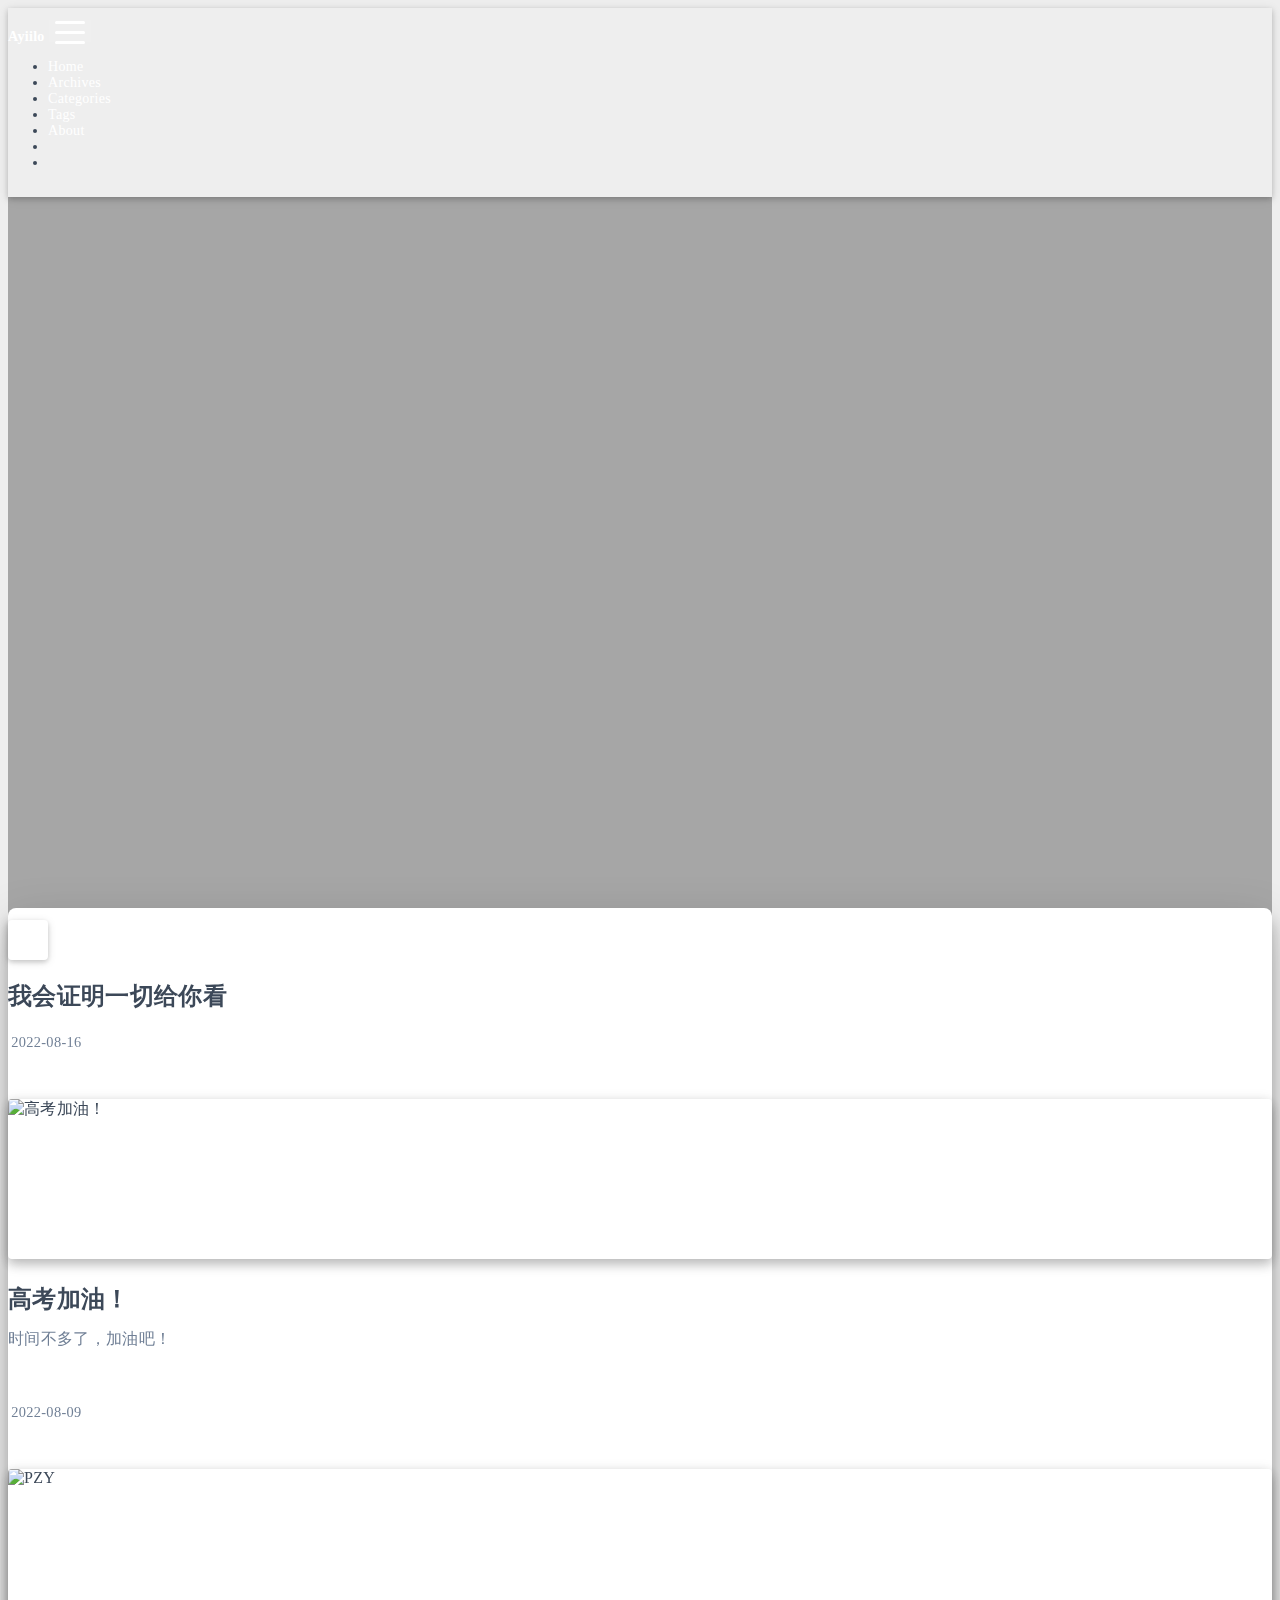
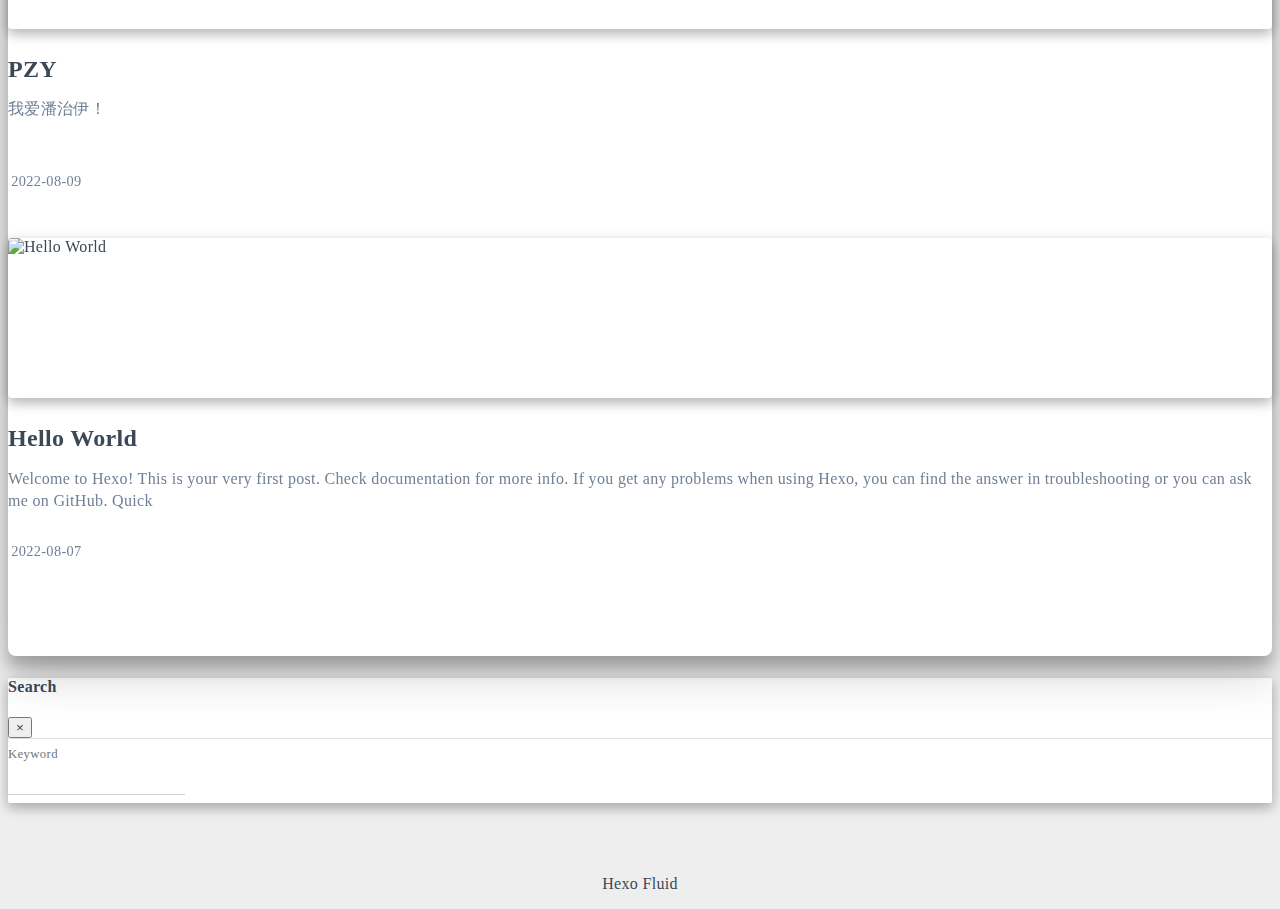
==== commit a746a302: "Site updated: 2022-08-16 22:50:42" ====
--- a/index.html
+++ b/index.html
@@ -1,494 +1,505 @@
+
+
 <!DOCTYPE html>
-<html lang=en>
+<html lang="en" data-default-color-scheme=auto>
+
+
+
 <head>
-  <meta charset="utf-8">
-  
-  <meta http-equiv="X-UA-Compatible" content="IE=edge,chrome=1">
-  <meta name="viewport" content="width=device-width, initial-scale=1, maximum-scale=1, minimum-scale=1, user-scalable=no, minimal-ui">
-  <meta name="renderer" content="webkit">
-  <meta http-equiv="Cache-Control" content="no-transform" />
-  <meta http-equiv="Cache-Control" content="no-siteapp" />
-  <meta name="apple-mobile-web-app-capable" content="yes">
-  <meta name="apple-mobile-web-app-status-bar-style" content="black">
-  <meta name="format-detection" content="telephone=no,email=no,adress=no">
-  <!-- Color theme for statusbar -->
-  <meta name="theme-color" content="#000000" />
-  <!-- 强制页面在当前窗口以独立页面显示,防止别人在框架里调用页面 -->
-  <meta http-equiv="window-target" content="_top" />
-  
-  
-  <title>Hexo</title>
-  <meta property="og:type" content="website">
+  <meta charset="UTF-8">
+  <link rel="apple-touch-icon" sizes="76x76" href="/img/fluid.png">
+  <link rel="icon" href="/img/fluid.png">
+  <meta name="viewport" content="width=device-width, initial-scale=1.0, maximum-scale=5.0, shrink-to-fit=no">
+  <meta http-equiv="x-ua-compatible" content="ie=edge">
+  
+  <meta name="theme-color" content="#447EA5">
+  <meta name="author" content="CYQ">
+  <meta name="keywords" content="">
+  
+    <meta property="og:type" content="website">
 <meta property="og:title" content="AYIILO">
 <meta property="og:url" content="http://example.com/index.html">
 <meta property="og:site_name" content="AYIILO">
 <meta property="og:locale" content="en_US">
 <meta property="article:author" content="CYQ">
-<meta name="twitter:card" content="summary">
-  <!-- Canonical links -->
-  <link rel="canonical" href="http://example.com/index.html">
-  
-    <link rel="alternate" href="/atom.xml" title="AYIILO" type="application/atom+xml">
-  
-  
-    <link rel="icon" href="/favicon.png" type="image/x-icon">
-  
-  
-<link rel="stylesheet" href="/css/style.css">
-
-  
-  
-  
+<meta name="twitter:card" content="summary_large_image">
+  
+  
+  
+  <title>AYIILO</title>
+
+  <link  rel="stylesheet" href="https://lib.baomitu.com/twitter-bootstrap/4.6.1/css/bootstrap.min.css" />
+
+
+
+
+
+<!-- 主题依赖的图标库，不要自行修改 -->
+<!-- Do not modify the link that theme dependent icons -->
+
+<link rel="stylesheet" href="//at.alicdn.com/t/font_1749284_hj8rtnfg7um.css">
+
+
+
+<link rel="stylesheet" href="//at.alicdn.com/t/font_1736178_lbnruvf0jn.css">
+
+
+<link  rel="stylesheet" href="/css/main.css" />
+
+
+  <link id="highlight-css" rel="stylesheet" href="/css/highlight.css" />
+  
+    <link id="highlight-css-dark" rel="stylesheet" href="/css/highlight-dark.css" />
+  
+
+
+
+
+  <script id="fluid-configs">
+    var Fluid = window.Fluid || {};
+    Fluid.ctx = Object.assign({}, Fluid.ctx)
+    var CONFIG = {"hostname":"example.com","root":"/","version":"1.9.2","typing":{"enable":true,"typeSpeed":70,"cursorChar":"_","loop":true,"scope":[]},"anchorjs":{"enable":true,"element":"h1,h2,h3,h4,h5,h6","placement":"left","visible":"hover","icon":""},"progressbar":{"enable":true,"height_px":3,"color":"#29d","options":{"showSpinner":false,"trickleSpeed":100}},"code_language":{"enable":true,"default":"TEXT"},"copy_btn":true,"image_caption":{"enable":true},"image_zoom":{"enable":true,"img_url_replace":["",""]},"toc":{"enable":true,"placement":"right","headingSelector":"h1,h2,h3,h4,h5,h6","collapseDepth":0},"lazyload":{"enable":true,"loading_img":"/img/loading.gif","onlypost":false,"offset_factor":2},"web_analytics":{"enable":true,"follow_dnt":true,"baidu":null,"google":null,"gtag":null,"tencent":{"sid":null,"cid":null},"woyaola":null,"cnzz":null,"leancloud":{"app_id":null,"app_key":null,"server_url":null,"path":"window.location.pathname","ignore_local":false}},"search_path":"/local-search.xml"};
+
+    if (CONFIG.web_analytics.follow_dnt) {
+      var dntVal = navigator.doNotTrack || window.doNotTrack || navigator.msDoNotTrack;
+      Fluid.ctx.dnt = dntVal && (dntVal.startsWith('1') || dntVal.startsWith('yes') || dntVal.startsWith('on'));
+    }
+  </script>
+  <script  src="/js/utils.js" ></script>
+  <script  src="/js/color-schema.js" ></script>
+  
+
+  
+
+  
+
+  
+
+  
+
+  
+
+  
+
+  
+
+
+
   
 <meta name="generator" content="Hexo 6.2.0"></head>
 
 
-<body class="main-center" itemscope itemtype="http://schema.org/WebPage">
-  <header class="header" itemscope itemtype="http://schema.org/WPHeader">
-  <div class="slimContent">
-    <div class="navbar-header">
-      
-      
-      <div class="profile-block text-center">
-        <a id="avatar" href="https://github.com/cofess" target="_blank">
-          <img class="img-circle img-rotate" src="/images/avatar.jpg" width="200" height="200">
-        </a>
-        <h2 id="name" class="hidden-xs hidden-sm">昵称</h2>
-        <h3 id="title" class="hidden-xs hidden-sm hidden-md">Web Developer &amp; Designer</h3>
-        <small id="location" class="text-muted hidden-xs hidden-sm"><i class="icon icon-map-marker"></i> Shenzhen, China</small>
-      </div>
-      
-      <div class="search" id="search-form-wrap">
-
-    <form class="search-form sidebar-form">
-        <div class="input-group">
-            <input type="text" class="search-form-input form-control" placeholder="Search" />
-            <span class="input-group-btn">
-                <button type="submit" class="search-form-submit btn btn-flat" onclick="return false;"><i class="icon icon-search"></i></button>
-            </span>
-        </div>
-    </form>
-    <div class="ins-search">
-  <div class="ins-search-mask"></div>
-  <div class="ins-search-container">
-    <div class="ins-input-wrapper">
-      <input type="text" class="ins-search-input" placeholder="Type something..." x-webkit-speech />
-      <button type="button" class="close ins-close ins-selectable" data-dismiss="modal" aria-label="Close"><span aria-hidden="true">×</span></button>
-    </div>
-    <div class="ins-section-wrapper">
-      <div class="ins-section-container"></div>
-    </div>
-  </div>
-</div>
-
-
-</div>
-      <button class="navbar-toggle collapsed" type="button" data-toggle="collapse" data-target="#main-navbar" aria-controls="main-navbar" aria-expanded="false">
-        <span class="sr-only">Toggle navigation</span>
-        <span class="icon-bar"></span>
-        <span class="icon-bar"></span>
-        <span class="icon-bar"></span>
-      </button>
-    </div>
-    <nav id="main-navbar" class="collapse navbar-collapse" itemscope itemtype="http://schema.org/SiteNavigationElement" role="navigation">
-      <ul class="nav navbar-nav main-nav ">
-        
-        
-        <li class="menu-item menu-item-home">
-          <a href="/.">
-            
-            <i class="icon icon-home-fill"></i>
-            
-            <span class="menu-title">Home</span>
-          </a>
-        </li>
-        
-        
-        <li class="menu-item menu-item-archives">
-          <a href="/archives">
-            
-            <i class="icon icon-archives-fill"></i>
-            
-            <span class="menu-title">Archives</span>
-          </a>
-        </li>
-        
-        
-        <li class="menu-item menu-item-categories">
-          <a href="/categories">
-            
-            <i class="icon icon-folder"></i>
-            
-            <span class="menu-title">Categories</span>
-          </a>
-        </li>
-        
-        
-        <li class="menu-item menu-item-tags">
-          <a href="/tags">
-            
-            <i class="icon icon-tags"></i>
-            
-            <span class="menu-title">Tags</span>
-          </a>
-        </li>
-        
-        
-        <li class="menu-item menu-item-repository">
-          <a href="/repository">
-            
-            <i class="icon icon-project"></i>
-            
-            <span class="menu-title">Repository</span>
-          </a>
-        </li>
-        
-        
-        <li class="menu-item menu-item-books">
-          <a href="/books">
-            
-            <i class="icon icon-book-fill"></i>
-            
-            <span class="menu-title">Books</span>
-          </a>
-        </li>
-        
-        
-        <li class="menu-item menu-item-links">
-          <a href="/links">
-            
-            <i class="icon icon-friendship"></i>
-            
-            <span class="menu-title">Links</span>
-          </a>
-        </li>
-        
-        
-        <li class="menu-item menu-item-about">
-          <a href="/about">
-            
-            <i class="icon icon-cup-fill"></i>
-            
-            <span class="menu-title">About</span>
-          </a>
-        </li>
-        
-      </ul>
-      
-	
-    <ul class="social-links">
-    	
-        <li><a href="https://github.com/cofess" target="_blank" title="Github" data-toggle=tooltip data-placement=top><i class="icon icon-github"></i></a></li>
-        
-        <li><a href="http://weibo.com/cofess" target="_blank" title="Weibo" data-toggle=tooltip data-placement=top><i class="icon icon-weibo"></i></a></li>
-        
-        <li><a href="https://twitter.com/iwebued" target="_blank" title="Twitter" data-toggle=tooltip data-placement=top><i class="icon icon-twitter"></i></a></li>
-        
-        <li><a href="https://www.behance.net/cofess" target="_blank" title="Behance" data-toggle=tooltip data-placement=top><i class="icon icon-behance"></i></a></li>
-        
-        <li><a href="/atom.xml" target="_blank" title="Rss" data-toggle=tooltip data-placement=top><i class="icon icon-rss"></i></a></li>
-        
-    </ul>
-
-    </nav>
-  </div>
-</header>
-
-  
-    <aside class="sidebar" itemscope itemtype="http://schema.org/WPSideBar">
-  <div class="slimContent">
-    
-      <div class="widget">
-    <h3 class="widget-title">Board</h3>
-    <div class="widget-body">
-        <div id="board">
-            <div class="content">
-                <p>欢迎交流与分享经验!</p>
-            </div>
-        </div>
-    </div>
-</div>
-
-    
-      
-
-    
-      
-
-    
-      
-    
-      
-  <div class="widget">
-    <h3 class="widget-title">Archive</h3>
-    <div class="widget-body">
-      <ul class="archive-list"><li class="archive-list-item"><a class="archive-list-link" href="/archives/2022/08/">August 2022</a><span class="archive-list-count">4</span></li></ul>
-    </div>
-  </div>
-
-
-    
-      
-  <div class="widget">
-    <h3 class="widget-title">Recent Posts</h3>
-    <div class="widget-body">
-      <ul class="recent-post-list list-unstyled no-thumbnail">
-        
-          <li>
-            
-            <div class="item-inner">
-              <p class="item-category">
-                
-              </p>
-              <p class="item-title">
-                <a href="/2022/08/16/%E6%88%91%E4%BC%9A%E8%AF%81%E6%98%8E%E4%B8%80%E5%88%87%E7%BB%99%E4%BD%A0%E7%9C%8B/" class="title">我会证明一切给你看</a>
-              </p>
-              <p class="item-date">
-                <time datetime="2022-08-16T11:01:16.000Z" itemprop="datePublished">2022-08-16</time>
-              </p>
-            </div>
+<body>
+  
+
+  <header>
+    
+
+<div class="header-inner" style="height: 100vh;">
+  <nav id="navbar" class="navbar fixed-top  navbar-expand-lg navbar-dark scrolling-navbar">
+  <div class="container">
+    <a class="navbar-brand" href="/">
+      <strong>Ayiilo</strong>
+    </a>
+
+    <button id="navbar-toggler-btn" class="navbar-toggler" type="button" data-toggle="collapse"
+            data-target="#navbarSupportedContent"
+            aria-controls="navbarSupportedContent" aria-expanded="false" aria-label="Toggle navigation">
+      <div class="animated-icon"><span></span><span></span><span></span></div>
+    </button>
+
+    <!-- Collapsible content -->
+    <div class="collapse navbar-collapse" id="navbarSupportedContent">
+      <ul class="navbar-nav ml-auto text-center">
+        
+          
+          
+          
+          
+            <li class="nav-item">
+              <a class="nav-link" href="/">
+                <i class="iconfont icon-home-fill"></i>
+                Home
+              </a>
+            </li>
+          
+        
+          
+          
+          
+          
+            <li class="nav-item">
+              <a class="nav-link" href="/archives/">
+                <i class="iconfont icon-archive-fill"></i>
+                Archives
+              </a>
+            </li>
+          
+        
+          
+          
+          
+          
+            <li class="nav-item">
+              <a class="nav-link" href="/categories/">
+                <i class="iconfont icon-category-fill"></i>
+                Categories
+              </a>
+            </li>
+          
+        
+          
+          
+          
+          
+            <li class="nav-item">
+              <a class="nav-link" href="/tags/">
+                <i class="iconfont icon-tags-fill"></i>
+                Tags
+              </a>
+            </li>
+          
+        
+          
+          
+          
+          
+            <li class="nav-item">
+              <a class="nav-link" href="/about/">
+                <i class="iconfont icon-user-fill"></i>
+                About
+              </a>
+            </li>
+          
+        
+        
+          <li class="nav-item" id="search-btn">
+            <a class="nav-link" target="_self" href="javascript:;" data-toggle="modal" data-target="#modalSearch" aria-label="Search">
+              &nbsp;<i class="iconfont icon-search"></i>&nbsp;
+            </a>
           </li>
           
-          <li>
-            
-            <div class="item-inner">
-              <p class="item-category">
-                
-              </p>
-              <p class="item-title">
-                <a href="/2022/08/09/%E9%AB%98%E8%80%83%E5%8A%A0%E6%B2%B9%EF%BC%81/" class="title">高考加油！</a>
-              </p>
-              <p class="item-date">
-                <time datetime="2022-08-09T01:49:03.000Z" itemprop="datePublished">2022-08-09</time>
-              </p>
-            </div>
+        
+        
+          <li class="nav-item" id="color-toggle-btn">
+            <a class="nav-link" target="_self" href="javascript:;" aria-label="Color Toggle">&nbsp;<i
+                class="iconfont icon-dark" id="color-toggle-icon"></i>&nbsp;</a>
           </li>
-          
-          <li>
-            
-            <div class="item-inner">
-              <p class="item-category">
-                
-              </p>
-              <p class="item-title">
-                <a href="/2022/08/09/PZY/" class="title">PZY</a>
-              </p>
-              <p class="item-date">
-                <time datetime="2022-08-09T01:21:34.000Z" itemprop="datePublished">2022-08-09</time>
-              </p>
-            </div>
-          </li>
-          
-          <li>
-            
-            <div class="item-inner">
-              <p class="item-category">
-                
-              </p>
-              <p class="item-title">
-                <a href="/2022/08/07/hello-world/" class="title">Hello World</a>
-              </p>
-              <p class="item-date">
-                <time datetime="2022-08-07T15:39:39.489Z" itemprop="datePublished">2022-08-07</time>
-              </p>
-            </div>
-          </li>
-          
+        
       </ul>
     </div>
   </div>
-  
-
-    
-  </div>
-</aside>
-
-  
-  <main class="main" role="main">
-  
-  <div class="content article-list">
-    
-      <article class="article article-type-post" itemscope itemtype="http://schema.org/BlogPosting">
-  <div class="article-header">
-    
-  
-    <h1 itemprop="name">
-      <a class="article-title" href="/2022/08/16/%E6%88%91%E4%BC%9A%E8%AF%81%E6%98%8E%E4%B8%80%E5%88%87%E7%BB%99%E4%BD%A0%E7%9C%8B/">我会证明一切给你看</a>
-    </h1>
-  
-
-  </div>
-  
-  <p class="article-meta">
-    <span class="article-date">
-    <i class="icon icon-calendar-check"></i>
-	<a href="/2022/08/16/%E6%88%91%E4%BC%9A%E8%AF%81%E6%98%8E%E4%B8%80%E5%88%87%E7%BB%99%E4%BD%A0%E7%9C%8B/" class="article-date">
-	  <time datetime="2022-08-16T11:01:16.000Z" itemprop="datePublished">Aug 16</time>
-	</a>
-</span>
-    
-    
-
-    <span class="post-comment"><i class="icon icon-comment"></i> <a href="/2022/08/16/%E6%88%91%E4%BC%9A%E8%AF%81%E6%98%8E%E4%B8%80%E5%88%87%E7%BB%99%E4%BD%A0%E7%9C%8B/#comments" class="article-comment-link">Comments</a></span>
-    
-  </p>
-</article>
-
-    
-      <article class="article article-type-post" itemscope itemtype="http://schema.org/BlogPosting">
-  <div class="article-header">
-    
-  
-    <h1 itemprop="name">
-      <a class="article-title" href="/2022/08/09/%E9%AB%98%E8%80%83%E5%8A%A0%E6%B2%B9%EF%BC%81/">高考加油！</a>
-    </h1>
-  
-
-  </div>
-  
-  <p class="article-meta">
-    <span class="article-date">
-    <i class="icon icon-calendar-check"></i>
-	<a href="/2022/08/09/%E9%AB%98%E8%80%83%E5%8A%A0%E6%B2%B9%EF%BC%81/" class="article-date">
-	  <time datetime="2022-08-09T01:49:03.000Z" itemprop="datePublished">Aug 9</time>
-	</a>
-</span>
-    
-    
-
-    <span class="post-comment"><i class="icon icon-comment"></i> <a href="/2022/08/09/%E9%AB%98%E8%80%83%E5%8A%A0%E6%B2%B9%EF%BC%81/#comments" class="article-comment-link">Comments</a></span>
-    
-  </p>
-</article>
-
-    
-      <article class="article article-type-post" itemscope itemtype="http://schema.org/BlogPosting">
-  <div class="article-header">
-    
-  
-    <h1 itemprop="name">
-      <a class="article-title" href="/2022/08/09/PZY/">PZY</a>
-    </h1>
-  
-
-  </div>
-  
-  <p class="article-meta">
-    <span class="article-date">
-    <i class="icon icon-calendar-check"></i>
-	<a href="/2022/08/09/PZY/" class="article-date">
-	  <time datetime="2022-08-09T01:21:34.000Z" itemprop="datePublished">Aug 9</time>
-	</a>
-</span>
-    
-    
-
-    <span class="post-comment"><i class="icon icon-comment"></i> <a href="/2022/08/09/PZY/#comments" class="article-comment-link">Comments</a></span>
-    
-  </p>
-</article>
-
-    
-      <article class="article article-type-post" itemscope itemtype="http://schema.org/BlogPosting">
-  <div class="article-header">
-    
-  
-    <h1 itemprop="name">
-      <a class="article-title" href="/2022/08/07/hello-world/">Hello World</a>
-    </h1>
-  
-
-  </div>
-  
-  <p class="article-meta">
-    <span class="article-date">
-    <i class="icon icon-calendar-check"></i>
-	<a href="/2022/08/07/hello-world/" class="article-date">
-	  <time datetime="2022-08-07T15:39:39.489Z" itemprop="datePublished">Aug 7</time>
-	</a>
-</span>
-    
-    
-
-    <span class="post-comment"><i class="icon icon-comment"></i> <a href="/2022/08/07/hello-world/#comments" class="article-comment-link">Comments</a></span>
-    
-  </p>
-</article>
-
-    
-  </div>
-
-   
-</main>
-
-  <footer class="footer" itemscope itemtype="http://schema.org/WPFooter">
-	
-	
-    <ul class="social-links">
-    	
-        <li><a href="https://github.com/cofess" target="_blank" title="Github" data-toggle=tooltip data-placement=top><i class="icon icon-github"></i></a></li>
-        
-        <li><a href="http://weibo.com/cofess" target="_blank" title="Weibo" data-toggle=tooltip data-placement=top><i class="icon icon-weibo"></i></a></li>
-        
-        <li><a href="https://twitter.com/iwebued" target="_blank" title="Twitter" data-toggle=tooltip data-placement=top><i class="icon icon-twitter"></i></a></li>
-        
-        <li><a href="https://www.behance.net/cofess" target="_blank" title="Behance" data-toggle=tooltip data-placement=top><i class="icon icon-behance"></i></a></li>
-        
-        <li><a href="/atom.xml" target="_blank" title="Rss" data-toggle=tooltip data-placement=top><i class="icon icon-rss"></i></a></li>
-        
-    </ul>
-
-    <div class="copyright">
-    	
-        <div class="publishby">
-        	Theme by <a href="https://github.com/cofess" target="_blank"> cofess </a>base on <a href="https://github.com/cofess/hexo-theme-pure" target="_blank">pure</a>.
-        </div>
+</nav>
+
+  
+
+<div id="banner" class="banner" parallax=true
+     style="background: url('https://api.yimian.xyz/img?type=moe&size=1920x1080') no-repeat center center; background-size: cover;">
+  <div class="full-bg-img">
+    <div class="mask flex-center" style="background-color: rgba(0, 0, 0, 0.3)">
+      <div class="banner-text text-center fade-in-up">
+        <div class="h2">
+          
+            <span id="subtitle" data-typed-text="意志改变现实."></span>
+          
+        </div>
+
+        
+      </div>
+
+      
+        <div class="scroll-down-bar">
+          <i class="iconfont icon-arrowdown"></i>
+        </div>
+      
     </div>
-</footer>
-  <script src="//cdn.jsdelivr.net/npm/jquery@1.12.4/dist/jquery.min.js"></script>
-<script>
-window.jQuery || document.write('<script src="js/jquery.min.js"><\/script>')
-</script>
-
-<script src="/js/plugin.min.js"></script>
-
-
-<script src="/js/application.js"></script>
-
-
-    <script>
-(function (window) {
-    var INSIGHT_CONFIG = {
-        TRANSLATION: {
-            POSTS: 'Posts',
-            PAGES: 'Pages',
-            CATEGORIES: 'Categories',
-            TAGS: 'Tags',
-            UNTITLED: '(Untitled)',
-        },
-        ROOT_URL: '/',
-        CONTENT_URL: '/content.json',
-    };
-    window.INSIGHT_CONFIG = INSIGHT_CONFIG;
-})(window);
-</script>
-
-<script src="/js/insight.js"></script>
-
-
-
-
-
-
-   
-
-
-
-
-
-
-
-
-
+  </div>
+</div>
+
+</div>
+
+  </header>
+
+  <main>
+    
+      <div class="container nopadding-x-md">
+        <div id="board"
+          style="margin-top: 0">
+          
+          <div class="container">
+            <div class="row">
+              <div class="col-12 col-md-10 m-auto">
+                
+
+
+  <div class="row mx-auto index-card">
+    
+    
+    <article class="col-12 col-md-12 mx-auto index-info">
+      <h1 class="index-header">
+        
+        <a href="/2022/08/16/%E6%88%91%E4%BC%9A%E8%AF%81%E6%98%8E%E4%B8%80%E5%88%87%E7%BB%99%E4%BD%A0%E7%9C%8B/" target="_self">
+          我会证明一切给你看
+        </a>
+      </h1>
+
+      
+      <a class="index-excerpt index-excerpt__noimg" href="/2022/08/16/%E6%88%91%E4%BC%9A%E8%AF%81%E6%98%8E%E4%B8%80%E5%88%87%E7%BB%99%E4%BD%A0%E7%9C%8B/" target="_self">
+        <div>
+          
+        </div>
+      </a>
+
+      <div class="index-btm post-metas">
+        
+          <div class="post-meta mr-3">
+            <i class="iconfont icon-date"></i>
+            <time datetime="2022-08-16 19:01" pubdate>
+              2022-08-16
+            </time>
+          </div>
+        
+        
+        
+      </div>
+    </article>
+  </div>
+
+  <div class="row mx-auto index-card">
+    
+    
+      <div class="col-12 col-md-4 m-auto index-img">
+        <a href="/2022/08/09/%E9%AB%98%E8%80%83%E5%8A%A0%E6%B2%B9%EF%BC%81/" target="_self">
+          <img src="https://s1.328888.xyz/2022/08/09/0tQfy.jpg" srcset="/img/loading.gif" lazyload alt="高考加油！">
+        </a>
+      </div>
+    
+    <article class="col-12 col-md-8 mx-auto index-info">
+      <h1 class="index-header">
+        
+        <a href="/2022/08/09/%E9%AB%98%E8%80%83%E5%8A%A0%E6%B2%B9%EF%BC%81/" target="_self">
+          高考加油！
+        </a>
+      </h1>
+
+      
+      <a class="index-excerpt " href="/2022/08/09/%E9%AB%98%E8%80%83%E5%8A%A0%E6%B2%B9%EF%BC%81/" target="_self">
+        <div>
+          时间不多了，加油吧！
+        </div>
+      </a>
+
+      <div class="index-btm post-metas">
+        
+          <div class="post-meta mr-3">
+            <i class="iconfont icon-date"></i>
+            <time datetime="2022-08-09 09:49" pubdate>
+              2022-08-09
+            </time>
+          </div>
+        
+        
+        
+      </div>
+    </article>
+  </div>
+
+  <div class="row mx-auto index-card">
+    
+    
+      <div class="col-12 col-md-4 m-auto index-img">
+        <a href="/2022/08/09/PZY/" target="_self">
+          <img src="https://s1.328888.xyz/2022/08/08/0FcSs.jpg" srcset="/img/loading.gif" lazyload alt="PZY">
+        </a>
+      </div>
+    
+    <article class="col-12 col-md-8 mx-auto index-info">
+      <h1 class="index-header">
+        
+        <a href="/2022/08/09/PZY/" target="_self">
+          PZY
+        </a>
+      </h1>
+
+      
+      <a class="index-excerpt " href="/2022/08/09/PZY/" target="_self">
+        <div>
+          我爱潘治伊！
+        </div>
+      </a>
+
+      <div class="index-btm post-metas">
+        
+          <div class="post-meta mr-3">
+            <i class="iconfont icon-date"></i>
+            <time datetime="2022-08-09 09:21" pubdate>
+              2022-08-09
+            </time>
+          </div>
+        
+        
+        
+      </div>
+    </article>
+  </div>
+
+  <div class="row mx-auto index-card">
+    
+    
+      <div class="col-12 col-md-4 m-auto index-img">
+        <a href="/2022/08/07/hello-world/" target="_self">
+          <img src="https://s1.328888.xyz/2022/08/09/0t2Wi.jpg" srcset="/img/loading.gif" lazyload alt="Hello World">
+        </a>
+      </div>
+    
+    <article class="col-12 col-md-8 mx-auto index-info">
+      <h1 class="index-header">
+        
+        <a href="/2022/08/07/hello-world/" target="_self">
+          Hello World
+        </a>
+      </h1>
+
+      
+      <a class="index-excerpt " href="/2022/08/07/hello-world/" target="_self">
+        <div>
+          Welcome to Hexo! This is your very first post. Check documentation for more info. If you get any problems when using Hexo, you can find the answer in troubleshooting or you can ask me on GitHub. Quick
+        </div>
+      </a>
+
+      <div class="index-btm post-metas">
+        
+          <div class="post-meta mr-3">
+            <i class="iconfont icon-date"></i>
+            <time datetime="2022-08-07 23:39" pubdate>
+              2022-08-07
+            </time>
+          </div>
+        
+        
+        
+      </div>
+    </article>
+  </div>
+
+
+
+
+
+              </div>
+            </div>
+          </div>
+        </div>
+      </div>
+    
+
+    
+      <a id="scroll-top-button" aria-label="TOP" href="#" role="button">
+        <i class="iconfont icon-arrowup" aria-hidden="true"></i>
+      </a>
+    
+
+    
+      <div class="modal fade" id="modalSearch" tabindex="-1" role="dialog" aria-labelledby="ModalLabel"
+     aria-hidden="true">
+  <div class="modal-dialog modal-dialog-scrollable modal-lg" role="document">
+    <div class="modal-content">
+      <div class="modal-header text-center">
+        <h4 class="modal-title w-100 font-weight-bold">Search</h4>
+        <button type="button" id="local-search-close" class="close" data-dismiss="modal" aria-label="Close">
+          <span aria-hidden="true">&times;</span>
+        </button>
+      </div>
+      <div class="modal-body mx-3">
+        <div class="md-form mb-5">
+          <input type="text" id="local-search-input" class="form-control validate">
+          <label data-error="x" data-success="v" for="local-search-input">Keyword</label>
+        </div>
+        <div class="list-group" id="local-search-result"></div>
+      </div>
+    </div>
+  </div>
+</div>
+
+    
+
+    
+  </main>
+
+  <footer>
+    <div class="footer-inner">
+  
+    <div class="footer-content">
+       <a href="https://hexo.io" target="_blank" rel="nofollow noopener"><span>Hexo</span></a> <i class="iconfont icon-love"></i> <a href="https://github.com/fluid-dev/hexo-theme-fluid" target="_blank" rel="nofollow noopener"><span>Fluid</span></a> 
+    </div>
+  
+  
+  
+  
+</div>
+
+  </footer>
+
+  <!-- Scripts -->
+  
+  <script  src="https://lib.baomitu.com/nprogress/0.2.0/nprogress.min.js" ></script>
+  <link  rel="stylesheet" href="https://lib.baomitu.com/nprogress/0.2.0/nprogress.min.css" />
+
+  <script>
+    NProgress.configure({"showSpinner":false,"trickleSpeed":100})
+    NProgress.start()
+    window.addEventListener('load', function() {
+      NProgress.done();
+    })
+  </script>
+
+
+<script  src="https://lib.baomitu.com/jquery/3.6.0/jquery.min.js" ></script>
+<script  src="https://lib.baomitu.com/twitter-bootstrap/4.6.1/js/bootstrap.min.js" ></script>
+<script  src="/js/events.js" ></script>
+<script  src="/js/plugins.js" ></script>
+
+
+  <script  src="https://lib.baomitu.com/typed.js/2.0.12/typed.min.js" ></script>
+  <script>
+    (function (window, document) {
+      var typing = Fluid.plugins.typing;
+      var subtitle = document.getElementById('subtitle');
+      if (!subtitle || !typing) {
+        return;
+      }
+      var text = subtitle.getAttribute('data-typed-text');
+      
+        typing(text);
+      
+    })(window, document);
+  </script>
+
+
+
+
+  
+    <script  src="/js/img-lazyload.js" ></script>
+  
+
+
+
+
+  <script  src="/js/local-search.js" ></script>
+
+
+
+
+
+<!-- 主题的启动项，将它保持在最底部 -->
+<!-- the boot of the theme, keep it at the bottom -->
+<script  src="/js/boot.js" ></script>
+
+
+  
+
+  <noscript>
+    <div class="noscript-warning">Blog works best with JavaScript enabled</div>
+  </noscript>
 </body>
-</html>+</html>
--- a/css/main.css
+++ b/css/main.css
@@ -0,0 +1,2095 @@
+.anchorjs-link {
+  text-decoration: none !important;
+  transition: opacity 0.2s ease-in-out;
+}
+.markdown-body h1:hover > .anchorjs-link,
+h2:hover > .anchorjs-link,
+h3:hover > .anchorjs-link,
+h4:hover > .anchorjs-link,
+h5:hover > .anchorjs-link,
+h6:hover > .anchorjs-link {
+  opacity: 1;
+}
+.banner {
+  height: 100%;
+  position: relative;
+  overflow: hidden;
+  cursor: default;
+}
+.banner .mask {
+  position: absolute;
+  width: 100%;
+  height: 100%;
+  background-color: rgba(0,0,0,0.3);
+}
+.banner[parallax="true"] {
+  will-change: transform;
+  -webkit-transform-style: preserve-3d;
+  -webkit-backface-visibility: hidden;
+  transition: transform 0.05s ease-out;
+}
+@media (max-width: 100vh) {
+  .header-inner {
+    max-height: 100vw;
+  }
+  #board {
+    margin-top: -1rem !important;
+  }
+}
+@media (max-width: 79.99vh) {
+  .scroll-down-bar {
+    display: none;
+  }
+}
+#board {
+  position: relative;
+  margin-top: -2rem;
+  padding: 3rem 0;
+  background-color: var(--board-bg-color);
+  transition: background-color 0.2s ease-in-out;
+  border-radius: 0.5rem;
+  z-index: 3;
+  -webkit-box-shadow: 0 12px 15px 0 rgba(0,0,0,0.24), 0 17px 50px 0 rgba(0,0,0,0.19);
+  box-shadow: 0 12px 15px 0 rgba(0,0,0,0.24), 0 17px 50px 0 rgba(0,0,0,0.19);
+}
+.code-widget {
+  display: inline-block;
+  background-color: transparent;
+  font-size: 0.75rem;
+  line-height: 1;
+  font-weight: bold;
+  padding: 0.3rem 0.1rem 0.1rem 0.1rem;
+  position: absolute;
+  right: 0.45rem;
+  top: 0.15rem;
+  z-index: 1;
+}
+.code-widget-light {
+  color: #999;
+}
+.code-widget-dark {
+  color: #bababa;
+}
+.copy-btn {
+  cursor: pointer;
+  user-select: none;
+  -webkit-appearance: none;
+  outline: none;
+}
+.copy-btn > i {
+  font-size: 0.75rem !important;
+  font-weight: 400;
+  margin-right: 0.15rem;
+  opacity: 0;
+  transition: opacity 0.2s ease-in-out;
+}
+.markdown-body pre:hover > .copy-btn > i {
+  opacity: 0.9;
+}
+.markdown-body pre:hover > .copy-btn,
+.markdown-body pre:not(:hover) > .copy-btn {
+  outline: none;
+}
+.license-box {
+  background-color: rgba(27,31,35,0.05);
+  transition: background-color 0.2s ease-in-out;
+  border-radius: 4px;
+  font-size: 0.9rem;
+  overflow: hidden;
+  padding: 1.25rem;
+  position: relative;
+  z-index: 1;
+}
+.license-box .license-icon {
+  position: absolute;
+  top: 50%;
+  left: 100%;
+}
+.license-box .license-icon::after {
+  content: "\e8e4";
+  font-size: 12.5rem;
+  line-height: 1;
+  opacity: 0.1;
+  position: relative;
+  left: -0.85em;
+  bottom: 0.5em;
+  z-index: -1;
+}
+.license-box .license-title {
+  margin-bottom: 1rem;
+}
+.license-box .license-title div:nth-child(1) {
+  line-height: 1.2;
+  margin-bottom: 0.25rem;
+}
+.license-box .license-title div:nth-child(2) {
+  color: var(--sec-text-color);
+  font-size: 0.8rem;
+}
+.license-box .license-meta {
+  align-items: center;
+  display: flex;
+  flex-wrap: wrap;
+  justify-content: flex-start;
+}
+.license-box .license-meta .license-meta-item {
+  align-items: center;
+  justify-content: center;
+  margin-right: 1.5rem;
+}
+.license-box .license-meta .license-meta-item div:nth-child(1) {
+  color: var(--sec-text-color);
+  font-size: 0.8rem;
+  font-weight: normal;
+}
+.license-box .license-meta .license-meta-item i.iconfont {
+  font-size: 1rem;
+}
+@media (max-width: 575px) and (min-width: 425px) {
+  .license-box .license-meta .license-meta-item {
+    display: flex;
+    justify-content: flex-start;
+    flex-wrap: wrap;
+    font-size: 0.8rem;
+    flex: 0 0 50%;
+    max-width: 50%;
+    margin-right: 0;
+  }
+  .license-box .license-meta .license-meta-item div:nth-child(1) {
+    margin-right: 0.5rem;
+  }
+  .license-box .license-meta .license-meta-date {
+    order: -1;
+  }
+}
+@media (max-width: 424px) {
+  .license-box::after {
+    top: -65px;
+  }
+  .license-box .license-meta {
+    flex-direction: column;
+    align-items: flex-start;
+  }
+  .license-box .license-meta .license-meta-item {
+    display: flex;
+    flex-wrap: wrap;
+    font-size: 0.8rem;
+  }
+  .license-box .license-meta .license-meta-item div:nth-child(1) {
+    margin-right: 0.5rem;
+  }
+}
+.footer-inner {
+  padding: 3rem 0 1rem 0;
+  text-align: center;
+}
+.footer-inner > div:not(:first-child) {
+  margin: 0.25rem 0;
+  font-size: 0.85rem;
+}
+.footer-inner .statistics {
+  display: flex;
+  flex-direction: row;
+  justify-content: center;
+}
+.footer-inner .statistics > span {
+  flex: 1;
+  margin: 0 0.25rem;
+}
+.footer-inner .statistics > *:nth-last-child(2):first-child {
+  text-align: right;
+}
+.footer-inner .statistics > *:nth-last-child(2):first-child ~ * {
+  text-align: left;
+}
+.footer-inner .beian {
+  display: flex;
+  flex-direction: row;
+  justify-content: center;
+}
+.footer-inner .beian > * {
+  margin: 0 0.25rem;
+}
+.footer-inner .beian-police {
+  position: relative;
+  overflow: hidden;
+  display: inline-flex;
+  align-items: center;
+  justify-content: left;
+}
+.footer-inner .beian-police img {
+  margin-right: 3px;
+  width: 1rem;
+  height: 1rem;
+  margin-bottom: 0.1rem;
+}
+@media (max-width: 424px) {
+  .footer-inner .statistics {
+    flex-direction: column;
+  }
+  .footer-inner .statistics > *:nth-last-child(2):first-child {
+    text-align: center;
+  }
+  .footer-inner .statistics > *:nth-last-child(2):first-child ~ * {
+    text-align: center;
+  }
+  .footer-inner .beian {
+    flex-direction: column;
+  }
+  .footer-inner .beian .beian-police {
+    justify-content: center;
+  }
+  .footer-inner .beian > *:nth-last-child(2):first-child {
+    text-align: center;
+  }
+  .footer-inner .beian > *:nth-last-child(2):first-child ~ * {
+    text-align: center;
+  }
+}
+sup > a::before,
+.footnote-text::before {
+  display: block;
+  content: "";
+  margin-top: -5rem;
+  height: 5rem;
+  width: 1px;
+  visibility: hidden;
+}
+sup > a::before,
+.footnote-text::before {
+  display: inline-block;
+}
+.footnote-item::before {
+  display: block;
+  content: "";
+  margin-top: -5rem;
+  height: 5rem;
+  width: 1px;
+  visibility: hidden;
+}
+.footnote-list ol {
+  list-style-type: none;
+  counter-reset: sectioncounter;
+  padding-left: 0.5rem;
+  font-size: 0.95rem;
+}
+.footnote-list ol li:before {
+  font-family: "Helvetica Neue", monospace, "Monaco";
+  content: "[" counter(sectioncounter) "]";
+  counter-increment: sectioncounter;
+}
+.footnote-list ol li+li {
+  margin-top: 0.5rem;
+}
+.footnote-text {
+  padding-left: 0.5em;
+}
+.navbar {
+  background-color: transparent;
+  font-size: 0.875rem;
+  box-shadow: 0 2px 5px 0 rgba(0,0,0,0.16), 0 2px 10px 0 rgba(0,0,0,0.12);
+  -webkit-box-shadow: 0 2px 5px 0 rgba(0,0,0,0.16), 0 2px 10px 0 rgba(0,0,0,0.12);
+}
+.navbar .navbar-brand {
+  color: var(--navbar-text-color);
+}
+.navbar .navbar-toggler .animated-icon span {
+  background-color: var(--navbar-text-color);
+}
+.navbar .nav-item .nav-link {
+  display: block;
+  color: var(--navbar-text-color);
+  transition: color 0.2s ease-in-out, background-color 0.2s ease-in-out;
+}
+.navbar .nav-item .nav-link:hover {
+  color: var(--link-hover-color);
+}
+.navbar .nav-item .nav-link:focus {
+  color: var(--navbar-text-color);
+}
+.navbar .nav-item .nav-link i {
+  font-size: 0.875rem;
+}
+.navbar .navbar-toggler {
+  border-width: 0;
+  outline: 0;
+}
+.navbar.scrolling-navbar {
+  will-change: background, padding;
+  -webkit-transition: background 0.5s ease-in-out, padding 0.5s ease-in-out;
+  transition: background 0.5s ease-in-out, padding 0.5s ease-in-out;
+}
+@media (min-width: 600px) {
+  .navbar.scrolling-navbar {
+    padding-top: 12px;
+    padding-bottom: 12px;
+  }
+  .navbar.scrolling-navbar .navbar-nav > li {
+    -webkit-transition-duration: 1s;
+    transition-duration: 1s;
+  }
+}
+.navbar.scrolling-navbar.top-nav-collapse {
+  padding-top: 5px;
+  padding-bottom: 5px;
+}
+.navbar .dropdown-menu {
+  font-size: 0.875rem;
+  color: var(--navbar-text-color);
+  background-color: rgba(0,0,0,0.3);
+  border: none;
+  -webkit-transition: background 0.5s ease-in-out, padding 0.5s ease-in-out;
+  transition: background 0.5s ease-in-out, padding 0.5s ease-in-out;
+}
+@media (max-width: 991.98px) {
+  .navbar .dropdown-menu {
+    text-align: center;
+  }
+}
+.navbar .dropdown-item {
+  color: var(--navbar-text-color);
+}
+.navbar .dropdown-item:hover,
+.navbar .dropdown-item:focus {
+  color: var(--link-hover-color);
+  background-color: rgba(0,0,0,0.1);
+}
+@media (min-width: 992px) {
+  .navbar .dropdown:hover > .dropdown-menu {
+    display: block;
+  }
+  .navbar .dropdown > .dropdown-toggle:active {
+    pointer-events: none;
+  }
+  .navbar .dropdown-menu {
+    top: 95%;
+  }
+}
+.navbar .animated-icon {
+  width: 30px;
+  height: 20px;
+  position: relative;
+  margin: 0;
+  -webkit-transform: rotate(0deg);
+  -moz-transform: rotate(0deg);
+  -o-transform: rotate(0deg);
+  transform: rotate(0deg);
+  -webkit-transition: 0.5s ease-in-out;
+  -moz-transition: 0.5s ease-in-out;
+  -o-transition: 0.5s ease-in-out;
+  transition: 0.5s ease-in-out;
+  cursor: pointer;
+}
+.navbar .animated-icon span {
+  display: block;
+  position: absolute;
+  height: 3px;
+  width: 100%;
+  border-radius: 9px;
+  opacity: 1;
+  left: 0;
+  -webkit-transform: rotate(0deg);
+  -moz-transform: rotate(0deg);
+  -o-transform: rotate(0deg);
+  transform: rotate(0deg);
+  -webkit-transition: 0.25s ease-in-out;
+  -moz-transition: 0.25s ease-in-out;
+  -o-transition: 0.25s ease-in-out;
+  transition: 0.25s ease-in-out;
+  background: #fff;
+}
+.navbar .animated-icon span:nth-child(1) {
+  top: 0;
+}
+.navbar .animated-icon span:nth-child(2) {
+  top: 10px;
+}
+.navbar .animated-icon span:nth-child(3) {
+  top: 20px;
+}
+.navbar .animated-icon.open span:nth-child(1) {
+  top: 11px;
+  -webkit-transform: rotate(135deg);
+  -moz-transform: rotate(135deg);
+  -o-transform: rotate(135deg);
+  transform: rotate(135deg);
+}
+.navbar .animated-icon.open span:nth-child(2) {
+  opacity: 0;
+  left: -60px;
+}
+.navbar .animated-icon.open span:nth-child(3) {
+  top: 11px;
+  -webkit-transform: rotate(-135deg);
+  -moz-transform: rotate(-135deg);
+  -o-transform: rotate(-135deg);
+  transform: rotate(-135deg);
+}
+.navbar .dropdown-collapse,
+.top-nav-collapse,
+.navbar-col-show {
+  background-color: var(--navbar-bg-color);
+}
+@media (max-width: 767px) {
+  .navbar {
+    font-size: 1rem;
+    line-height: 2.5rem;
+  }
+}
+.banner-text {
+  color: var(--subtitle-color);
+  max-width: calc(960px - 6rem);
+  width: 80%;
+  overflow-wrap: break-word;
+}
+@media (max-width: 767px) {
+  #subtitle,
+  .typed-cursor {
+    font-size: 1.5rem;
+  }
+}
+@media (max-width: 575px) {
+  .banner-text {
+    font-size: 0.9rem;
+  }
+  #subtitle,
+  .typed-cursor {
+    font-size: 1.35rem;
+  }
+}
+.modal-dialog .modal-content {
+  background-color: var(--board-bg-color);
+  border: 0;
+  border-radius: 0.125rem;
+  -webkit-box-shadow: 0 5px 11px 0 rgba(0,0,0,0.18), 0 4px 15px 0 rgba(0,0,0,0.15);
+  box-shadow: 0 5px 11px 0 rgba(0,0,0,0.18), 0 4px 15px 0 rgba(0,0,0,0.15);
+}
+.modal-dialog .modal-content .modal-header {
+  border-bottom-color: var(--line-color);
+  transition: border-bottom-color 0.2s ease-in-out;
+}
+.close {
+  color: var(--text-color);
+}
+.close:hover {
+  color: var(--link-hover-color);
+}
+.close:focus {
+  outline: 0;
+}
+.modal-dialog .modal-content .modal-header {
+  border-top-left-radius: 0.125rem;
+  border-top-right-radius: 0.125rem;
+  border-bottom: 1px solid #dee2e6;
+}
+.md-form {
+  position: relative;
+  margin-top: 1.5rem;
+  margin-bottom: 1.5rem;
+}
+.md-form input[type] {
+  -webkit-box-sizing: content-box;
+  box-sizing: content-box;
+  background-color: transparent;
+  border: none;
+  border-bottom: 1px solid #ced4da;
+  border-radius: 0;
+  outline: none;
+  -webkit-box-shadow: none;
+  box-shadow: none;
+  transition: border-color 0.15s ease-in-out, box-shadow 0.15s ease-in-out, -webkit-box-shadow 0.15s ease-in-out;
+}
+.md-form input[type]:focus:not([readonly]) {
+  border-bottom: 1px solid #4285f4;
+  -webkit-box-shadow: 0 1px 0 0 #4285f4;
+  box-shadow: 0 1px 0 0 #4285f4;
+}
+.md-form input[type]:focus:not([readonly]) + label {
+  color: #4285f4;
+}
+.md-form input[type].valid,
+.md-form input[type]:focus.valid {
+  border-bottom: 1px solid #00c851;
+  -webkit-box-shadow: 0 1px 0 0 #00c851;
+  box-shadow: 0 1px 0 0 #00c851;
+}
+.md-form input[type].valid + label,
+.md-form input[type]:focus.valid + label {
+  color: #00c851;
+}
+.md-form input[type].invalid,
+.md-form input[type]:focus.invalid {
+  border-bottom: 1px solid #f44336;
+  -webkit-box-shadow: 0 1px 0 0 #f44336;
+  box-shadow: 0 1px 0 0 #f44336;
+}
+.md-form input[type].invalid + label,
+.md-form input[type]:focus.invalid + label {
+  color: #f44336;
+}
+.md-form input[type].validate {
+  margin-bottom: 2.5rem;
+}
+.md-form input[type].form-control {
+  height: auto;
+  padding: 0.6rem 0 0.4rem 0;
+  margin: 0 0 0.5rem 0;
+  color: var(--text-color);
+  background-color: transparent;
+  border-radius: 0;
+}
+.md-form label {
+  font-size: 0.8rem;
+  position: absolute;
+  top: -1rem;
+  left: 0;
+  color: #757575;
+  cursor: text;
+  transition: color 0.2s ease-out;
+}
+.modal-open[style] {
+  padding-right: 0 !important;
+  overflow: auto;
+}
+.modal-open[style] #navbar[style] {
+  padding-right: 1rem !important;
+}
+#nprogress .bar {
+  height: 3px !important;
+  background-color: #29d !important;
+}
+#nprogress .peg {
+  box-shadow: 0 0 14px #29d, 0 0 8px #29d !important;
+}
+@media (max-width: 575px) {
+  #nprogress .bar {
+    display: none;
+  }
+}
+.noscript-warning {
+  background-color: #f55;
+  color: #fff;
+  font-family: sans-serif;
+  font-size: 1rem;
+  font-weight: bold;
+  position: fixed;
+  left: 0;
+  bottom: 0;
+  text-align: center;
+  width: 100%;
+  z-index: 99;
+}
+.pagination {
+  margin-top: 3rem;
+  justify-content: center;
+}
+.pagination .space {
+  align-self: flex-end;
+}
+.pagination .page-number,
+.pagination .current,
+.pagination .extend {
+  outline: 0;
+  border: 0;
+  background-color: transparent;
+  font-size: 0.9rem;
+  padding: 0.5rem 0.75rem;
+  line-height: 1.25;
+  border-radius: 0.125rem;
+}
+.pagination .page-number {
+  margin: 0 0.05rem;
+}
+.pagination .page-number:hover,
+.pagination .current {
+  transition: background-color 0.2s ease-in-out;
+  background-color: var(--link-hover-bg-color);
+}
+.qr-trigger {
+  cursor: pointer;
+  position: relative;
+}
+.qr-trigger:hover .qr-img {
+  display: block;
+  transition: all 0.3s;
+}
+.qr-img {
+  max-width: 12rem;
+  position: absolute;
+  right: -5.25rem;
+  z-index: 99;
+  display: none;
+  border-radius: 0.2rem;
+  background-color: transparent;
+  box-shadow: 0 0 20px -5px rgba(158,158,158,0.2);
+}
+.scroll-down-bar {
+  position: absolute;
+  width: 100%;
+  height: 6rem;
+  text-align: center;
+  cursor: pointer;
+  bottom: 0;
+}
+.scroll-down-bar i.iconfont {
+  font-size: 2rem;
+  font-weight: bold;
+  display: inline-block;
+  position: relative;
+  padding-top: 2rem;
+  color: var(--subtitle-color);
+  transform: translateZ(0);
+  animation: scroll-down 1.5s infinite;
+}
+#scroll-top-button {
+  position: fixed;
+  z-index: 99;
+  background: var(--board-bg-color);
+  transition: background-color 0.2s ease-in-out, bottom 0.3s ease;
+  border-radius: 4px;
+  min-width: 40px;
+  min-height: 40px;
+  bottom: -60px;
+  outline: none;
+  display: flex;
+  display: -webkit-flex;
+  align-items: center;
+  box-shadow: 0 2px 5px 0 rgba(0,0,0,0.16), 0 2px 10px 0 rgba(0,0,0,0.12);
+}
+#scroll-top-button i {
+  font-size: 32px;
+  margin: auto;
+  color: var(--sec-text-color);
+}
+#scroll-top-button:hover i,
+#scroll-top-button:active i {
+  animation-name: scroll-top;
+  animation-duration: 1s;
+  animation-delay: 0.1s;
+  animation-timing-function: ease-in-out;
+  animation-iteration-count: infinite;
+  animation-fill-mode: forwards;
+  animation-direction: alternate;
+}
+#local-search-result .search-list-title {
+  border-left: 3px solid #0d47a1;
+}
+#local-search-result .search-list-content {
+  padding: 0 1.25rem;
+}
+#local-search-result .search-word {
+  color: #ff4500;
+}
+#toc {
+  visibility: hidden;
+}
+.toc-header {
+  margin-bottom: 0.5rem;
+  font-weight: bold;
+  line-height: 1.2;
+}
+.toc-header,
+.toc-header > i {
+  font-size: 1.25rem;
+}
+.toc-body {
+  max-height: 75vh;
+  overflow-y: auto;
+  overflow: -moz-scrollbars-none;
+  -ms-overflow-style: none;
+}
+.toc-body ol {
+  list-style: none;
+  padding-inline-start: 1rem;
+}
+.toc-body::-webkit-scrollbar {
+  display: none;
+}
+.tocbot-list {
+  position: relative;
+}
+.tocbot-list ol {
+  list-style: none;
+  padding-left: 1rem;
+}
+.tocbot-list a {
+  font-size: 0.95rem;
+}
+.tocbot-link {
+  color: var(--text-color);
+}
+.tocbot-active-link {
+  font-weight: bold;
+  color: var(--link-hover-color);
+}
+.tocbot-is-collapsed {
+  max-height: 0;
+}
+.tocbot-is-collapsible {
+  overflow: hidden;
+  transition: all 0.3s ease-in-out;
+}
+.toc-list-item {
+  white-space: nowrap;
+  overflow: hidden;
+  text-overflow: ellipsis;
+}
+.toc-list-item.is-active-li::before {
+  height: 1rem;
+  margin: 0.25rem 0;
+  visibility: visible;
+}
+.toc-list-item::before {
+  width: 0.15rem;
+  height: 0.2rem;
+  position: absolute;
+  left: 0.25rem;
+  content: "";
+  border-radius: 2px;
+  margin: 0.65rem 0;
+  background: var(--link-hover-color);
+  visibility: hidden;
+  transition: height 0.1s ease-in-out, margin 0.1s ease-in-out, visibility 0.1s ease-in-out;
+}
+.sidebar {
+  position: -webkit-sticky;
+  position: sticky;
+  top: 2rem;
+  padding: 3rem 0;
+}
+html {
+  font-size: 16px;
+  letter-spacing: 0.02em;
+}
+html,
+body {
+  height: 100%;
+  font-family: var(--font-family-sans-serif);
+  overflow-wrap: break-word;
+}
+body {
+  transition: color 0.2s ease-in-out, background-color 0.2s ease-in-out;
+  background-color: var(--body-bg-color);
+  color: var(--text-color);
+  -webkit-font-smoothing: antialiased;
+  -moz-osx-font-smoothing: grayscale;
+}
+body a {
+  color: var(--text-color);
+  text-decoration: none;
+  cursor: pointer;
+  transition: color 0.2s ease-in-out, background-color 0.2s ease-in-out;
+}
+body a:hover {
+  color: var(--link-hover-color);
+  text-decoration: none;
+  transition: color 0.2s ease-in-out, background-color 0.2s ease-in-out;
+}
+code {
+  color: inherit;
+}
+table {
+  font-size: inherit;
+  color: var(--post-text-color);
+}
+img[lazyload] {
+  object-fit: cover;
+}
+*[align="left"] {
+  text-align: left;
+}
+*[align="center"] {
+  text-align: center;
+}
+*[align="right"] {
+  text-align: right;
+}
+::-webkit-scrollbar {
+  width: 6px;
+  height: 6px;
+}
+::-webkit-scrollbar-thumb {
+  background-color: var(--scrollbar-color);
+  border-radius: 6px;
+}
+::-webkit-scrollbar-thumb:hover {
+  background-color: var(--scrollbar-hover-color);
+}
+::-webkit-scrollbar-corner {
+  background-color: transparent;
+}
+label {
+  margin-bottom: 0;
+}
+i.iconfont {
+  font-size: 1em;
+  line-height: 1;
+}
+:root {
+  --color-mode: "light";
+  --body-bg-color: #eee;
+  --board-bg-color: #fff;
+  --text-color: #3c4858;
+  --sec-text-color: #718096;
+  --post-text-color: #2c3e50;
+  --post-heading-color: #1a202c;
+  --post-link-color: #0366d6;
+  --link-hover-color: #30a9de;
+  --link-hover-bg-color: #f8f9fa;
+  --line-color: #eaecef;
+  --navbar-bg-color: #447EA5;
+  --navbar-text-color: #fff;
+  --subtitle-color: #fff;
+  --scrollbar-color: #c4c6c9;
+  --scrollbar-hover-color: #a6a6a6;
+  --button-bg-color: transparent;
+  --button-hover-bg-color: #f2f3f5;
+  --highlight-bg-color: #f6f8fa;
+  --inlinecode-bg-color: rgba(175,184,193,0.2);
+}
+@media (prefers-color-scheme: dark) {
+  :root {
+    --color-mode: "dark";
+  }
+  :root:not([data-user-color-scheme]) {
+    --body-bg-color: #181c27;
+    --board-bg-color: #252d38;
+    --text-color: #c4c6c9;
+    --sec-text-color: #a7a9ad;
+    --post-text-color: #c4c6c9;
+    --post-heading-color: #c4c6c9;
+    --post-link-color: #1589e9;
+    --link-hover-color: #30a9de;
+    --link-hover-bg-color: #364151;
+    --line-color: #435266;
+    --navbar-bg-color: #1f3144;
+    --navbar-text-color: #d0d0d0;
+    --subtitle-color: #d0d0d0;
+    --scrollbar-color: #687582;
+    --scrollbar-hover-color: #9da8b3;
+    --button-bg-color: transparent;
+    --button-hover-bg-color: #46647e;
+    --highlight-bg-color: #303030;
+    --inlinecode-bg-color: rgba(99,110,123,0.4);
+  }
+  :root:not([data-user-color-scheme]) img {
+    -webkit-filter: brightness(0.9);
+    filter: brightness(0.9);
+    transition: filter 0.2s ease-in-out;
+  }
+  :root:not([data-user-color-scheme]) .license-box {
+    background-color: rgba(62,75,94,0.35);
+    transition: background-color 0.2s ease-in-out;
+  }
+  :root:not([data-user-color-scheme]) .gt-comment-admin .gt-comment-content {
+    background-color: transparent;
+    transition: background-color 0.2s ease-in-out;
+  }
+}
+[data-user-color-scheme="dark"] {
+  --body-bg-color: #181c27;
+  --board-bg-color: #252d38;
+  --text-color: #c4c6c9;
+  --sec-text-color: #a7a9ad;
+  --post-text-color: #c4c6c9;
+  --post-heading-color: #c4c6c9;
+  --post-link-color: #1589e9;
+  --link-hover-color: #30a9de;
+  --link-hover-bg-color: #364151;
+  --line-color: #435266;
+  --navbar-bg-color: #1f3144;
+  --navbar-text-color: #d0d0d0;
+  --subtitle-color: #d0d0d0;
+  --scrollbar-color: #687582;
+  --scrollbar-hover-color: #9da8b3;
+  --button-bg-color: transparent;
+  --button-hover-bg-color: #46647e;
+  --highlight-bg-color: #303030;
+  --inlinecode-bg-color: rgba(99,110,123,0.4);
+}
+[data-user-color-scheme="dark"] img {
+  -webkit-filter: brightness(0.9);
+  filter: brightness(0.9);
+  transition: filter 0.2s ease-in-out;
+}
+[data-user-color-scheme="dark"] .license-box {
+  background-color: rgba(62,75,94,0.35);
+  transition: background-color 0.2s ease-in-out;
+}
+[data-user-color-scheme="dark"] .gt-comment-admin .gt-comment-content {
+  background-color: transparent;
+  transition: background-color 0.2s ease-in-out;
+}
+.fade-in-up {
+  -webkit-animation-name: fade-in-up;
+  animation-name: fade-in-up;
+}
+.hidden-mobile {
+  display: block;
+}
+.visible-mobile {
+  display: none;
+}
+@media (max-width: 575px) {
+  .hidden-mobile {
+    display: none;
+  }
+  .visible-mobile {
+    display: block;
+  }
+}
+.nomargin-x {
+  margin-left: 0 !important;
+  margin-right: 0 !important;
+}
+.nopadding-x {
+  padding-left: 0 !important;
+  padding-right: 0 !important;
+}
+@media (max-width: 767px) {
+  .nopadding-x-md {
+    padding-left: 0 !important;
+    padding-right: 0 !important;
+  }
+}
+.flex-center {
+  display: -webkit-box;
+  display: -ms-flexbox;
+  display: flex;
+  -webkit-box-align: center;
+  -ms-flex-align: center;
+  align-items: center;
+  -webkit-box-pack: center;
+  -ms-flex-pack: center;
+  justify-content: center;
+  height: 100%;
+}
+.hover-with-bg {
+  display: inline-block;
+  line-height: 1;
+}
+.hover-with-bg:hover {
+  background-color: var(--link-hover-bg-color);
+  transition-duration: 0.2s;
+  transition-timing-function: ease-in-out;
+  border-radius: 0.2rem;
+}
+@-moz-keyframes fade-in-up {
+  from {
+    opacity: 0;
+    -webkit-transform: translate3d(0, 100%, 0);
+    transform: translate3d(0, 100%, 0);
+  }
+  to {
+    opacity: 1;
+    -webkit-transform: translate3d(0, 0, 0);
+    transform: translate3d(0, 0, 0);
+  }
+}
+@-webkit-keyframes fade-in-up {
+  from {
+    opacity: 0;
+    -webkit-transform: translate3d(0, 100%, 0);
+    transform: translate3d(0, 100%, 0);
+  }
+  to {
+    opacity: 1;
+    -webkit-transform: translate3d(0, 0, 0);
+    transform: translate3d(0, 0, 0);
+  }
+}
+@-o-keyframes fade-in-up {
+  from {
+    opacity: 0;
+    -webkit-transform: translate3d(0, 100%, 0);
+    transform: translate3d(0, 100%, 0);
+  }
+  to {
+    opacity: 1;
+    -webkit-transform: translate3d(0, 0, 0);
+    transform: translate3d(0, 0, 0);
+  }
+}
+@keyframes fade-in-up {
+  from {
+    opacity: 0;
+    -webkit-transform: translate3d(0, 100%, 0);
+    transform: translate3d(0, 100%, 0);
+  }
+  to {
+    opacity: 1;
+    -webkit-transform: translate3d(0, 0, 0);
+    transform: translate3d(0, 0, 0);
+  }
+}
+@-moz-keyframes scroll-down {
+  0% {
+    opacity: 0.8;
+    top: 0;
+  }
+  50% {
+    opacity: 0.4;
+    top: -1em;
+  }
+  100% {
+    opacity: 0.8;
+    top: 0;
+  }
+}
+@-webkit-keyframes scroll-down {
+  0% {
+    opacity: 0.8;
+    top: 0;
+  }
+  50% {
+    opacity: 0.4;
+    top: -1em;
+  }
+  100% {
+    opacity: 0.8;
+    top: 0;
+  }
+}
+@-o-keyframes scroll-down {
+  0% {
+    opacity: 0.8;
+    top: 0;
+  }
+  50% {
+    opacity: 0.4;
+    top: -1em;
+  }
+  100% {
+    opacity: 0.8;
+    top: 0;
+  }
+}
+@keyframes scroll-down {
+  0% {
+    opacity: 0.8;
+    top: 0;
+  }
+  50% {
+    opacity: 0.4;
+    top: -1em;
+  }
+  100% {
+    opacity: 0.8;
+    top: 0;
+  }
+}
+@-moz-keyframes scroll-top {
+  0% {
+    -webkit-transform: translateY(0);
+    transform: translateY(0);
+  }
+  50% {
+    -webkit-transform: translateY(-0.35rem);
+    transform: translateY(-0.35rem);
+  }
+  100% {
+    -webkit-transform: translateY(0);
+    transform: translateY(0);
+  }
+}
+@-webkit-keyframes scroll-top {
+  0% {
+    -webkit-transform: translateY(0);
+    transform: translateY(0);
+  }
+  50% {
+    -webkit-transform: translateY(-0.35rem);
+    transform: translateY(-0.35rem);
+  }
+  100% {
+    -webkit-transform: translateY(0);
+    transform: translateY(0);
+  }
+}
+@-o-keyframes scroll-top {
+  0% {
+    -webkit-transform: translateY(0);
+    transform: translateY(0);
+  }
+  50% {
+    -webkit-transform: translateY(-0.35rem);
+    transform: translateY(-0.35rem);
+  }
+  100% {
+    -webkit-transform: translateY(0);
+    transform: translateY(0);
+  }
+}
+@keyframes scroll-top {
+  0% {
+    -webkit-transform: translateY(0);
+    transform: translateY(0);
+  }
+  50% {
+    -webkit-transform: translateY(-0.35rem);
+    transform: translateY(-0.35rem);
+  }
+  100% {
+    -webkit-transform: translateY(0);
+    transform: translateY(0);
+  }
+}
+.index-card {
+  margin-bottom: 2.5rem;
+}
+.index-img img {
+  display: block;
+  width: 100%;
+  height: 10rem;
+  object-fit: cover;
+  box-shadow: 0 5px 11px 0 rgba(0,0,0,0.18), 0 4px 15px 0 rgba(0,0,0,0.15);
+  border-radius: 0.25rem;
+  background-color: transparent;
+}
+.index-info {
+  display: flex;
+  flex-direction: column;
+  justify-content: space-between;
+  padding-top: 0.5rem;
+  padding-bottom: 0.5rem;
+}
+.index-header {
+  color: var(--text-color);
+  font-size: 1.5rem;
+  font-weight: bold;
+  line-height: 1.4;
+  white-space: nowrap;
+  overflow: hidden;
+  text-overflow: ellipsis;
+  margin-bottom: 0.25rem;
+}
+.index-header .index-pin {
+  color: var(--text-color);
+  font-size: 1.5rem;
+  margin-right: 0.15rem;
+}
+.index-btm {
+  color: var(--sec-text-color);
+}
+.index-btm a {
+  color: var(--sec-text-color);
+}
+.index-excerpt {
+  color: var(--sec-text-color);
+  margin: 0.5rem 0 0.5rem 0;
+  height: calc(1.4rem * 3);
+  overflow: hidden;
+  display: flex;
+}
+.index-excerpt > div {
+  width: 100%;
+  line-height: 1.4rem;
+  word-break: break-word;
+  display: -webkit-box;
+  -webkit-box-orient: vertical;
+  -webkit-line-clamp: 3;
+}
+.index-excerpt__noimg {
+  height: auto;
+  max-height: calc(1.4rem * 3);
+}
+@media (max-width: 767px) {
+  .index-info {
+    padding-top: 1.25rem;
+  }
+  .index-header {
+    font-size: 1.25rem;
+    white-space: normal;
+    overflow: hidden;
+    word-break: break-word;
+    display: -webkit-box;
+    -webkit-box-orient: vertical;
+    -webkit-line-clamp: 2;
+  }
+  .index-header .index-pin {
+    font-size: 1.25rem;
+  }
+}
+#valine.v[data-class=v] .status-bar,
+#valine.v[data-class=v] .veditor,
+#valine.v[data-class=v] .vinput,
+#valine.v[data-class=v] .vbtn,
+#valine.v[data-class=v] p,
+#valine.v[data-class=v] pre code {
+  color: var(--text-color);
+}
+#valine.v[data-class=v] .vinput::placeholder {
+  color: var(--sec-text-color);
+}
+#valine.v[data-class=v] .vicon {
+  fill: var(--text-color);
+}
+.gt-container .gt-comment-content:hover {
+  -webkit-box-shadow: none;
+  box-shadow: none;
+}
+.gt-container .gt-comment-body {
+  color: var(--text-color) !important;
+  transition: color 0.2s ease-in-out;
+}
+#remark-km423lmfdslkm34-back {
+  z-index: 1030;
+}
+#remark-km423lmfdslkm34-node {
+  z-index: 1031;
+}
+.markdown-body .highlight pre,
+.markdown-body pre {
+  padding: 1.45rem 1rem;
+}
+.markdown-body pre code.hljs {
+  padding: 0;
+}
+.markdown-body pre[class*="language-"] {
+  padding-top: 1.45rem;
+  padding-bottom: 1.45rem;
+  padding-right: 1rem;
+  line-height: 1.5;
+}
+.markdown-body .code-wrapper {
+  position: relative;
+  border-radius: 4px;
+}
+.markdown-body .hljs,
+.markdown-body .highlight pre,
+.markdown-body .code-wrapper pre,
+.markdown-body figure.highlight td.gutter {
+  transition: color 0.2s ease-in-out, background-color 0.2s ease-in-out;
+  background-color: var(--highlight-bg-color);
+}
+pre[class*=language-].line-numbers {
+  position: initial;
+}
+figure {
+  margin: 1rem 0;
+}
+figure.highlight {
+  position: relative;
+}
+figure.highlight table {
+  border: 0;
+  margin: 0;
+  width: auto;
+  border-radius: 4px;
+}
+figure.highlight td {
+  border: 0;
+  padding: 0;
+}
+figure.highlight tr {
+  border: 0;
+}
+figure.highlight td.code {
+  width: 100%;
+}
+figure.highlight td.gutter {
+  display: table-cell;
+  position: -webkit-sticky;
+  position: sticky;
+  left: 0;
+  z-index: 1;
+}
+figure.highlight td.gutter pre {
+  text-align: right;
+  padding: 0 0.75rem;
+  border-radius: initial;
+  border-right: 1px solid #999;
+}
+figure.highlight td.gutter pre span.line {
+  color: #999;
+}
+figure.highlight td.code > pre {
+  border-top-left-radius: 0;
+  border-bottom-left-radius: 0;
+}
+.markdown-body {
+  font-size: 1rem;
+  line-height: 1.6;
+  font-family: var(--font-family-sans-serif);
+  margin-bottom: 2rem;
+  color: var(--post-text-color);
+}
+.markdown-body > h1,
+.markdown-body h2 {
+  border-bottom-color: var(--line-color);
+}
+.markdown-body > h1,
+.markdown-body h2,
+.markdown-body h3,
+.markdown-body h4,
+.markdown-body h5,
+.markdown-body h6 {
+  color: var(--post-heading-color);
+  transition: color 0.2s ease-in-out, border-bottom-color 0.2s ease-in-out;
+  font-weight: bold;
+  margin-bottom: 0.75em;
+  margin-top: 2em;
+}
+.markdown-body > h1::before,
+.markdown-body h2::before,
+.markdown-body h3::before,
+.markdown-body h4::before,
+.markdown-body h5::before,
+.markdown-body h6::before {
+  display: block;
+  content: "";
+  margin-top: -5rem;
+  height: 5rem;
+  width: 1px;
+  visibility: hidden;
+}
+.markdown-body > h1:focus,
+.markdown-body h2:focus,
+.markdown-body h3:focus,
+.markdown-body h4:focus,
+.markdown-body h5:focus,
+.markdown-body h6:focus {
+  outline: none;
+}
+.markdown-body a {
+  color: var(--post-link-color);
+}
+.markdown-body strong {
+  font-weight: bold;
+}
+.markdown-body code {
+  tab-size: 4;
+  background-color: var(--inlinecode-bg-color);
+  transition: background-color 0.2s ease-in-out;
+}
+.markdown-body table tr {
+  background-color: var(--board-bg-color);
+  transition: background-color 0.2s ease-in-out;
+}
+.markdown-body table tr:nth-child(2n) {
+  background-color: var(--board-bg-color);
+  transition: background-color 0.2s ease-in-out;
+}
+.markdown-body table th,
+.markdown-body table td {
+  border-color: var(--line-color);
+  transition: border-color 0.2s ease-in-out;
+}
+.markdown-body pre {
+  font-size: 85% !important;
+}
+.markdown-body pre .mermaid {
+  text-align: center;
+}
+.markdown-body pre .mermaid > svg {
+  min-width: 100%;
+}
+.markdown-body p > img,
+.markdown-body p > a > img,
+.markdown-body figure > img,
+.markdown-body figure > a > img {
+  max-width: 90%;
+  margin: 1.5rem auto;
+  display: block;
+  box-shadow: 0 5px 11px 0 rgba(0,0,0,0.18), 0 4px 15px 0 rgba(0,0,0,0.15);
+  border-radius: 4px;
+  background-color: transparent;
+}
+.markdown-body blockquote {
+  color: var(--sec-text-color);
+}
+.markdown-body details {
+  cursor: pointer;
+}
+.markdown-body details summary {
+  outline: none;
+}
+hr,
+.markdown-body hr {
+  background-color: initial;
+  border-top: 1px solid var(--line-color);
+  transition: border-top-color 0.2s ease-in-out;
+}
+.markdown-body hr {
+  height: 0;
+  margin: 2rem 0;
+}
+.markdown-body figcaption.image-caption {
+  font-size: 0.8rem;
+  color: var(--post-text-color);
+  opacity: 0.65;
+  line-height: 1;
+  margin: -0.75rem auto 2rem;
+  text-align: center;
+}
+.markdown-body figcaption:not(.image-caption) {
+  display: none;
+}
+.post-content,
+post-custom {
+  box-sizing: border-box;
+  padding-left: 10%;
+  padding-right: 10%;
+}
+@media (max-width: 767px) {
+  .post-content,
+  post-custom {
+    padding-left: 2rem;
+    padding-right: 2rem;
+  }
+}
+@media (max-width: 424px) {
+  .post-content,
+  post-custom {
+    padding-left: 1rem;
+    padding-right: 1rem;
+  }
+  .anchorjs-link-left {
+    opacity: 0 !important;
+  }
+}
+.page-content strong,
+.post-content strong {
+  font-weight: bold;
+}
+.page-content > *:first-child,
+.post-content > *:first-child {
+  margin-top: 0;
+}
+.page-content img,
+.post-content img {
+  object-fit: cover;
+  max-width: 100%;
+}
+@media (max-width: 767px) {
+  .page-content,
+  .post-content {
+    overflow-x: hidden;
+  }
+}
+.post-metas {
+  display: flex;
+  flex-wrap: wrap;
+  font-size: 0.9rem;
+}
+.post-meta > *:not(.hover-with-bg) {
+  margin-right: 0.2rem;
+}
+.post-prevnext {
+  display: flex;
+  flex-wrap: wrap;
+  justify-content: space-between;
+  font-size: 0.9rem;
+  margin-left: -0.35rem;
+  margin-right: -0.35rem;
+}
+.post-prevnext .post-prev,
+.post-prevnext .post-next {
+  display: flex;
+  padding-left: 0;
+  padding-right: 0;
+}
+.post-prevnext .post-prev i,
+.post-prevnext .post-next i {
+  font-size: 1.5rem;
+}
+.post-prevnext .post-prev a,
+.post-prevnext .post-next a {
+  display: flex;
+  align-items: center;
+}
+.post-prevnext .post-prev .hidden-mobile,
+.post-prevnext .post-next .hidden-mobile {
+  display: -webkit-box;
+  -webkit-box-orient: vertical;
+  -webkit-line-clamp: 2;
+  text-overflow: ellipsis;
+  overflow: hidden;
+}
+@media (max-width: 575px) {
+  .post-prevnext .post-prev .hidden-mobile,
+  .post-prevnext .post-next .hidden-mobile {
+    display: none;
+  }
+}
+.post-prevnext .post-prev:hover i,
+.post-prevnext .post-prev:active i,
+.post-prevnext .post-next:hover i,
+.post-prevnext .post-next:active i {
+  -webkit-animation-duration: 1s;
+  animation-duration: 1s;
+  -webkit-animation-delay: 0.1s;
+  animation-delay: 0.1s;
+  -webkit-animation-timing-function: ease-in-out;
+  animation-timing-function: ease-in-out;
+  -webkit-animation-iteration-count: infinite;
+  animation-iteration-count: infinite;
+  -webkit-animation-fill-mode: forwards;
+  animation-fill-mode: forwards;
+  -webkit-animation-direction: alternate;
+  animation-direction: alternate;
+}
+.post-prevnext .post-prev:hover i,
+.post-prevnext .post-prev:active i {
+  -webkit-animation-name: post-prev-anim;
+  animation-name: post-prev-anim;
+}
+.post-prevnext .post-next:hover i,
+.post-prevnext .post-next:active i {
+  -webkit-animation-name: post-next-anim;
+  animation-name: post-next-anim;
+}
+.post-prevnext .post-next {
+  justify-content: flex-end;
+}
+.post-prevnext .fa-chevron-left {
+  margin-right: 0.5rem;
+}
+.post-prevnext .fa-chevron-right {
+  margin-left: 0.5rem;
+}
+.custom,
+#comments {
+  margin-top: 2rem;
+}
+#comments noscript {
+  display: block;
+  text-align: center;
+  padding: 2rem 0;
+}
+.visitors {
+  font-size: 0.8em;
+  padding: 0.45rem;
+  float: right;
+}
+a.fancybox:hover {
+  text-decoration: none;
+}
+mjx-container,
+.mjx-container {
+  overflow-x: auto;
+  overflow-y: hidden !important;
+  padding: 0.5em 0;
+}
+mjx-container:focus,
+.mjx-container:focus,
+mjx-container svg:focus,
+.mjx-container svg:focus {
+  outline: none;
+}
+.mjx-char {
+  line-height: 1;
+}
+.katex-block {
+  overflow-x: auto;
+}
+.katex,
+.mjx-mrow {
+  white-space: pre-wrap !important;
+}
+.footnote-ref [class*=hint--][aria-label]:after {
+  max-width: 12rem;
+  white-space: nowrap;
+  overflow: hidden;
+  text-overflow: ellipsis;
+}
+@-moz-keyframes post-prev-anim {
+  0% {
+    -webkit-transform: translateX(0);
+    transform: translateX(0);
+  }
+  50% {
+    -webkit-transform: translateX(-0.35rem);
+    transform: translateX(-0.35rem);
+  }
+  100% {
+    -webkit-transform: translateX(0);
+    transform: translateX(0);
+  }
+}
+@-webkit-keyframes post-prev-anim {
+  0% {
+    -webkit-transform: translateX(0);
+    transform: translateX(0);
+  }
+  50% {
+    -webkit-transform: translateX(-0.35rem);
+    transform: translateX(-0.35rem);
+  }
+  100% {
+    -webkit-transform: translateX(0);
+    transform: translateX(0);
+  }
+}
+@-o-keyframes post-prev-anim {
+  0% {
+    -webkit-transform: translateX(0);
+    transform: translateX(0);
+  }
+  50% {
+    -webkit-transform: translateX(-0.35rem);
+    transform: translateX(-0.35rem);
+  }
+  100% {
+    -webkit-transform: translateX(0);
+    transform: translateX(0);
+  }
+}
+@keyframes post-prev-anim {
+  0% {
+    -webkit-transform: translateX(0);
+    transform: translateX(0);
+  }
+  50% {
+    -webkit-transform: translateX(-0.35rem);
+    transform: translateX(-0.35rem);
+  }
+  100% {
+    -webkit-transform: translateX(0);
+    transform: translateX(0);
+  }
+}
+@-moz-keyframes post-next-anim {
+  0% {
+    -webkit-transform: translateX(0);
+    transform: translateX(0);
+  }
+  50% {
+    -webkit-transform: translateX(0.35rem);
+    transform: translateX(0.35rem);
+  }
+  100% {
+    -webkit-transform: translateX(0);
+    transform: translateX(0);
+  }
+}
+@-webkit-keyframes post-next-anim {
+  0% {
+    -webkit-transform: translateX(0);
+    transform: translateX(0);
+  }
+  50% {
+    -webkit-transform: translateX(0.35rem);
+    transform: translateX(0.35rem);
+  }
+  100% {
+    -webkit-transform: translateX(0);
+    transform: translateX(0);
+  }
+}
+@-o-keyframes post-next-anim {
+  0% {
+    -webkit-transform: translateX(0);
+    transform: translateX(0);
+  }
+  50% {
+    -webkit-transform: translateX(0.35rem);
+    transform: translateX(0.35rem);
+  }
+  100% {
+    -webkit-transform: translateX(0);
+    transform: translateX(0);
+  }
+}
+@keyframes post-next-anim {
+  0% {
+    -webkit-transform: translateX(0);
+    transform: translateX(0);
+  }
+  50% {
+    -webkit-transform: translateX(0.35rem);
+    transform: translateX(0.35rem);
+  }
+  100% {
+    -webkit-transform: translateX(0);
+    transform: translateX(0);
+  }
+}
+.note {
+  padding: 0.75rem;
+  border-left: 0.35rem solid;
+  border-radius: 0.25rem;
+  margin: 1.5rem 0;
+  color: var(--text-color);
+  transition: color 0.2s ease-in-out;
+  font-size: 0.9rem;
+}
+.note a {
+  color: var(--text-color);
+  transition: color 0.2s ease-in-out;
+}
+.note *:last-child {
+  margin-bottom: 0;
+}
+.note-primary {
+  background-color: rgba(183,160,224,0.25);
+  border-color: #6f42c1;
+}
+.note-secondary,
+note-default {
+  background-color: rgba(187,187,187,0.25);
+  border-color: #777;
+}
+.note-success {
+  background-color: rgba(174,220,174,0.25);
+  border-color: #5cb85c;
+}
+.note-danger {
+  background-color: rgba(236,169,167,0.25);
+  border-color: #d9534f;
+}
+.note-warning {
+  background-color: rgba(248,214,166,0.25);
+  border-color: #f0ad4e;
+}
+.note-info {
+  background-color: rgba(160,197,228,0.25);
+  border-color: #428bca;
+}
+.note-light {
+  background-color: rgba(254,254,254,0.25);
+  border-color: #0f0f0f;
+}
+.label {
+  display: inline;
+  border-radius: 3px;
+  font-size: 85%;
+  margin: 0;
+  padding: 0.2em 0.4em;
+  color: var(--text-color);
+  transition: color 0.2s ease-in-out;
+}
+.label-default {
+  background: rgba(187,187,187,0.25);
+}
+.label-primary {
+  background: rgba(183,160,224,0.25);
+}
+.label-info {
+  background: rgba(160,197,228,0.25);
+}
+.label-success {
+  background: rgba(174,220,174,0.25);
+}
+.label-warning {
+  background: rgba(248,214,166,0.25);
+}
+.label-danger {
+  background: rgba(236,169,167,0.25);
+}
+.markdown-body .btn {
+  border: 1px solid var(--line-color);
+  background-color: var(--button-bg-color);
+  color: var(--text-color);
+  transition: color 0.2s ease-in-out, background 0.2s ease-in-out, border-color 0.2s ease-in-out;
+  border-radius: 0.25rem;
+  display: inline-block;
+  font-size: 0.875em;
+  line-height: 2;
+  padding: 0 0.75rem;
+  margin-bottom: 1rem;
+}
+.markdown-body .btn:hover {
+  background-color: var(--button-hover-bg-color);
+  text-decoration: none;
+}
+.group-image-container {
+  margin: 1.5rem auto;
+}
+.group-image-container img {
+  margin: 0 auto;
+  border-radius: 3px;
+  background-color: transparent;
+  box-shadow: 0 3px 9px 0 rgba(0,0,0,0.15), 0 3px 9px 0 rgba(0,0,0,0.15);
+}
+.group-image-row {
+  margin-bottom: 0.5rem;
+  display: flex;
+  justify-content: center;
+}
+.group-image-wrap {
+  flex: 1;
+  display: flex;
+  justify-content: center;
+}
+.group-image-wrap:not(:last-child) {
+  margin-right: 0.25rem;
+}
+input[type=checkbox] {
+  margin: 0 0.2em 0.2em 0;
+  vertical-align: middle;
+}
+.list-group a ~ p.h5 {
+  margin-top: 1rem;
+}
+.list-group-item {
+  display: flex;
+  background-color: transparent;
+  border: 0;
+}
+.list-group-item time {
+  flex: 0 0 5rem;
+}
+.list-group-item .list-group-item-title {
+  white-space: nowrap;
+  overflow: hidden;
+  text-overflow: ellipsis;
+}
+@media (max-width: 575px) {
+  .list-group-item {
+    font-size: 0.95rem;
+    padding: 0.5rem 0.75rem;
+  }
+  .list-group-item time {
+    flex: 0 0 4rem;
+  }
+}
+.list-group-item-action {
+  color: var(--text-color);
+}
+.list-group-item-action:focus,
+.list-group-item-action:hover {
+  color: var(--link-hover-color);
+  background-color: var(--link-hover-bg-color);
+}
+.about-avatar {
+  position: relative;
+  margin: -8rem auto 1rem;
+  width: 10rem;
+  height: 10rem;
+  z-index: 3;
+}
+.about-avatar img {
+  width: 100%;
+  height: 100%;
+  border-radius: 50%;
+  background-color: transparent;
+  object-fit: cover;
+  box-shadow: 0 2px 5px 0 rgba(0,0,0,0.16), 0 2px 10px 0 rgba(0,0,0,0.12);
+}
+.about-info > div {
+  margin-bottom: 0.5rem;
+}
+.about-name {
+  font-size: 1.75rem;
+  font-weight: bold;
+}
+.about-intro {
+  font-size: 1rem;
+}
+.about-icons > a:not(:last-child) {
+  margin-right: 0.5rem;
+}
+.about-icons > a > i {
+  font-size: 1.5rem;
+}
+.category-bar .category-list {
+  max-height: 85vh;
+  overflow-y: auto;
+  overflow-x: hidden;
+}
+.category-bar .category-list::-webkit-scrollbar {
+  display: none;
+}
+.category-bar .category-list > .category-sub > a {
+  font-weight: bold;
+  font-size: 1.2rem;
+}
+.category-bar .category-list .category-item-action i {
+  margin: 0;
+}
+.category-bar .category-list .category-subitem.list-group-item {
+  padding-left: 0.5rem;
+  padding-right: 0;
+}
+.category-bar .category-list .category-collapse .category-post-list {
+  margin-top: 0.25rem;
+  margin-bottom: 0.5rem;
+}
+.category-bar .category-list .category-collapse .category-post {
+  font-size: 0.9rem;
+  line-height: 1.75;
+}
+.category-bar .category-list .category-item-action:hover {
+  background-color: initial;
+}
+.category-bar .list-group-item {
+  padding: 0;
+}
+.category-bar .list-group-item.active {
+  color: var(--link-hover-color);
+  background-color: initial;
+  font-weight: bold;
+  font-family: "iconfont";
+  font-style: normal;
+  -webkit-font-smoothing: antialiased;
+}
+.category-bar .list-group-item.active::before {
+  content: "\e61f";
+  font-weight: initial;
+  position: absolute;
+  left: -1.25rem;
+}
+.category-bar .list-group-count {
+  margin-left: 0.2rem;
+  margin-right: 0.2rem;
+  font-size: 0.9em;
+}
+.category-bar .list-group-item-action:focus,
+.category-bar .list-group-item-action:hover {
+  background-color: initial;
+}
+.category-chains {
+  display: flex;
+  flex-wrap: wrap;
+}
+.category-chains > *:not(:last-child) {
+  margin-right: 1em;
+}
+.category:not(:last-child) {
+  margin-bottom: 1rem;
+}
+.category .category-item,
+.category .category-subitem {
+  font-weight: bold;
+  display: flex;
+  align-items: center;
+}
+.category .category-item {
+  font-size: 1.25rem;
+}
+.category .category-subitem {
+  font-size: 1.1rem;
+}
+.category .category-collapse {
+  padding-left: 1.25rem;
+  width: 100%;
+}
+.category .category-count {
+  font-size: 0.9rem;
+  font-weight: initial;
+  min-width: 1.3em;
+  line-height: 1.3em;
+  display: flex;
+  align-items: center;
+}
+.category .category-count i {
+  padding-right: 0.25rem;
+}
+.category .category-count span {
+  width: 2rem;
+}
+.category .category-post {
+  white-space: nowrap;
+  overflow: hidden;
+  text-overflow: ellipsis;
+}
+.category .category-item-action:not(.collapsed) > i {
+  transform: rotate(90deg);
+  transform-origin: center center;
+}
+.category .category-item-action i {
+  transition: transform 0.3s ease-out;
+  display: inline-block;
+  margin-left: 0.25rem;
+}
+.category .category-item-action .category:hover {
+  z-index: 1;
+  color: var(--link-hover-color);
+  text-decoration: none;
+  background-color: var(--link-hover-bg-color);
+}
+.category .row {
+  margin-left: 0;
+  margin-right: 0;
+}
+.tagcloud {
+  padding: 1rem 5%;
+}
+.tagcloud a {
+  display: inline-block;
+  padding: 0.5rem;
+}
+.tagcloud a:hover {
+  color: var(--link-hover-color) !important;
+}
+.links .card {
+  box-shadow: none;
+  min-width: 33%;
+  background-color: transparent;
+  border: 0;
+}
+.links .card-body {
+  margin: 1rem 0;
+  padding: 1rem;
+  border-radius: 0.3rem;
+  display: block;
+  width: 100%;
+  height: 100%;
+}
+.links .card-body:hover .link-avatar {
+  transform: scale(1.1);
+}
+.links .card-content {
+  display: flex;
+  flex-wrap: nowrap;
+  width: 100%;
+  height: 3.5rem;
+}
+.link-avatar {
+  flex: none;
+  width: 3rem;
+  height: 3rem;
+  margin-right: 0.75rem;
+  object-fit: cover;
+  transition-duration: 0.2s;
+  transition-timing-function: ease-in-out;
+}
+.link-avatar img {
+  width: 100%;
+  height: 100%;
+  border-radius: 50%;
+  background-color: transparent;
+  object-fit: cover;
+}
+.link-text {
+  flex: 1;
+  display: grid;
+  flex-direction: column;
+  line-height: 1.5;
+}
+.link-title {
+  overflow: hidden;
+  text-overflow: ellipsis;
+  white-space: nowrap;
+  color: var(--text-color);
+  font-weight: bold;
+}
+.link-intro {
+  max-height: 2rem;
+  font-size: 0.85rem;
+  line-height: 1.2;
+  color: var(--sec-text-color);
+  display: -webkit-box;
+  -webkit-box-orient: vertical;
+  -webkit-line-clamp: 2;
+  text-overflow: ellipsis;
+  overflow: hidden;
+}
+@media (max-width: 767px) {
+  .links {
+    display: flex;
+    flex-direction: column;
+    justify-content: center;
+    align-items: center;
+  }
+  .links .card {
+    padding-left: 2rem;
+    padding-right: 2rem;
+  }
+}
+@media (min-width: 768px) {
+  .link-text:only-child {
+    margin-left: 1rem;
+  }
+}
--- a/css/highlight.css
+++ b/css/highlight.css
@@ -0,0 +1,10 @@
+pre code.hljs{display:block;overflow-x:auto;padding:1em}code.hljs{padding:3px 5px}/*!
+  Theme: GitHub
+  Description: Light theme as seen on github.com
+  Author: github.com
+  Maintainer: @Hirse
+  Updated: 2021-05-15
+
+  Outdated base version: https://github.com/primer/github-syntax-light
+  Current colors taken from GitHub's CSS
+*/.hljs{color:#24292e;background:#fff}.hljs-doctag,.hljs-keyword,.hljs-meta .hljs-keyword,.hljs-template-tag,.hljs-template-variable,.hljs-type,.hljs-variable.language_{color:#d73a49}.hljs-title,.hljs-title.class_,.hljs-title.class_.inherited__,.hljs-title.function_{color:#6f42c1}.hljs-attr,.hljs-attribute,.hljs-literal,.hljs-meta,.hljs-number,.hljs-operator,.hljs-selector-attr,.hljs-selector-class,.hljs-selector-id,.hljs-variable{color:#005cc5}.hljs-meta .hljs-string,.hljs-regexp,.hljs-string{color:#032f62}.hljs-built_in,.hljs-symbol{color:#e36209}.hljs-code,.hljs-comment,.hljs-formula{color:#6a737d}.hljs-name,.hljs-quote,.hljs-selector-pseudo,.hljs-selector-tag{color:#22863a}.hljs-subst{color:#24292e}.hljs-section{color:#005cc5;font-weight:700}.hljs-bullet{color:#735c0f}.hljs-emphasis{color:#24292e;font-style:italic}.hljs-strong{color:#24292e;font-weight:700}.hljs-addition{color:#22863a;background-color:#f0fff4}.hljs-deletion{color:#b31d28;background-color:#ffeef0}
--- a/css/highlight-dark.css
+++ b/css/highlight-dark.css
@@ -0,0 +1 @@
+pre code.hljs{display:block;overflow-x:auto;padding:1em}code.hljs{padding:3px 5px}.hljs{color:#ddd;background:#303030}.hljs-keyword,.hljs-link,.hljs-literal,.hljs-section,.hljs-selector-tag{color:#fff}.hljs-addition,.hljs-attribute,.hljs-built_in,.hljs-bullet,.hljs-name,.hljs-string,.hljs-symbol,.hljs-template-tag,.hljs-template-variable,.hljs-title,.hljs-type,.hljs-variable{color:#d88}.hljs-comment,.hljs-deletion,.hljs-meta,.hljs-quote{color:#979797}.hljs-doctag,.hljs-keyword,.hljs-literal,.hljs-name,.hljs-section,.hljs-selector-tag,.hljs-strong,.hljs-title,.hljs-type{font-weight:700}.hljs-emphasis{font-style:italic}
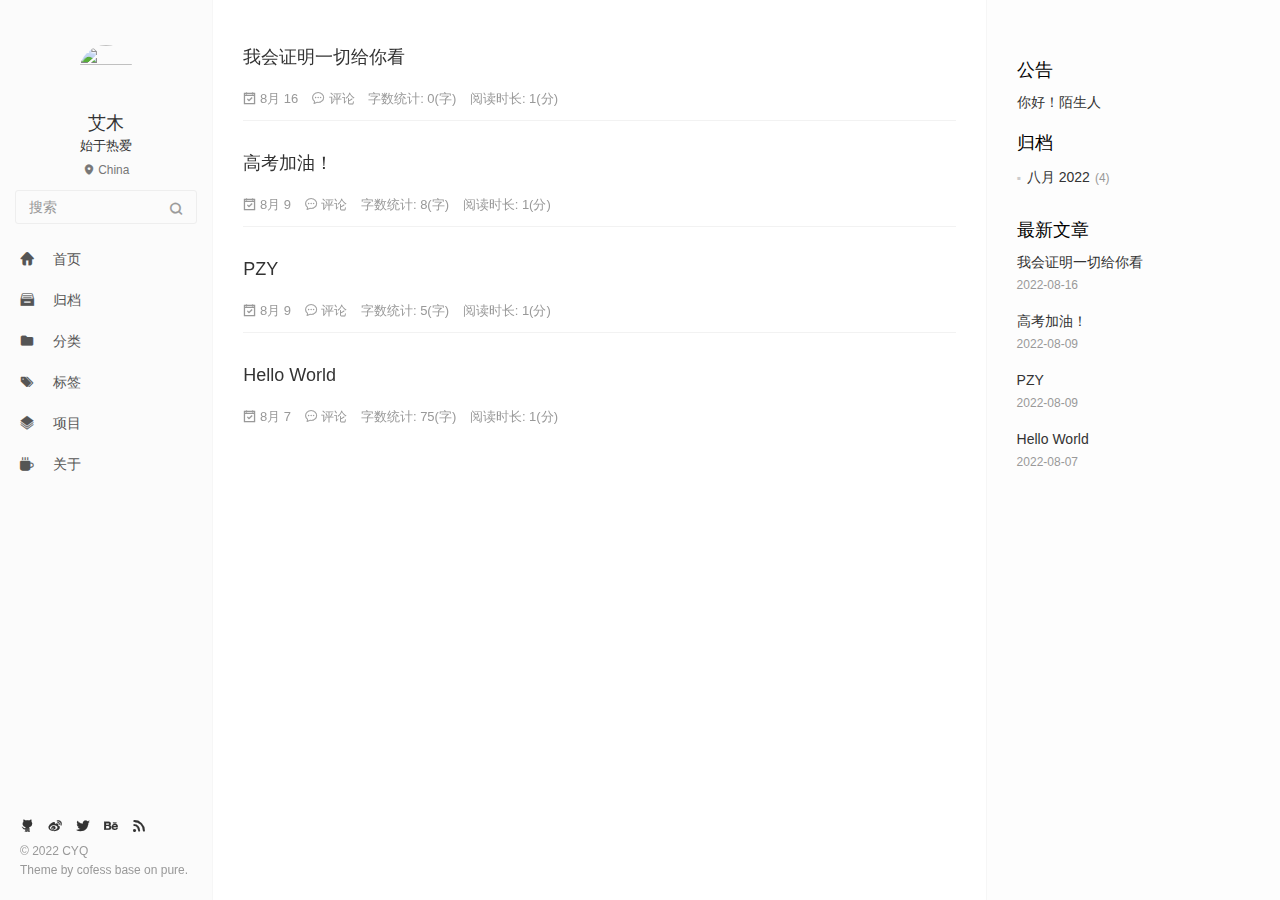
==== commit f82ea2c3: "Site updated: 2022-08-17 18:52:13" ====
--- a/index.html
+++ b/index.html
@@ -1,505 +1,506 @@
-
-
 <!DOCTYPE html>
-<html lang="en" data-default-color-scheme=auto>
-
-
-
+<html lang=zh>
 <head>
-  <meta charset="UTF-8">
-  <link rel="apple-touch-icon" sizes="76x76" href="/img/fluid.png">
-  <link rel="icon" href="/img/fluid.png">
-  <meta name="viewport" content="width=device-width, initial-scale=1.0, maximum-scale=5.0, shrink-to-fit=no">
-  <meta http-equiv="x-ua-compatible" content="ie=edge">
-  
-  <meta name="theme-color" content="#447EA5">
-  <meta name="author" content="CYQ">
-  <meta name="keywords" content="">
-  
-    <meta property="og:type" content="website">
+  <meta charset="utf-8">
+  
+  <meta http-equiv="X-UA-Compatible" content="IE=edge,chrome=1">
+  <meta name="viewport" content="width=device-width, initial-scale=1, maximum-scale=1, minimum-scale=1, user-scalable=no, minimal-ui">
+  <meta name="renderer" content="webkit">
+  <meta http-equiv="Cache-Control" content="no-transform" />
+  <meta http-equiv="Cache-Control" content="no-siteapp" />
+  <meta name="apple-mobile-web-app-capable" content="yes">
+  <meta name="apple-mobile-web-app-status-bar-style" content="black">
+  <meta name="format-detection" content="telephone=no,email=no,adress=no">
+  <!-- Color theme for statusbar -->
+  <meta name="theme-color" content="#000000" />
+  <!-- 强制页面在当前窗口以独立页面显示,防止别人在框架里调用页面 -->
+  <meta http-equiv="window-target" content="_top" />
+  
+  
+  <title>你好艾木</title>
+  <meta property="og:type" content="website">
 <meta property="og:title" content="AYIILO">
 <meta property="og:url" content="http://example.com/index.html">
 <meta property="og:site_name" content="AYIILO">
-<meta property="og:locale" content="en_US">
+<meta property="og:locale" content="zh_CN">
 <meta property="article:author" content="CYQ">
-<meta name="twitter:card" content="summary_large_image">
-  
-  
-  
-  <title>AYIILO</title>
-
-  <link  rel="stylesheet" href="https://lib.baomitu.com/twitter-bootstrap/4.6.1/css/bootstrap.min.css" />
-
-
-
-
-
-<!-- 主题依赖的图标库，不要自行修改 -->
-<!-- Do not modify the link that theme dependent icons -->
-
-<link rel="stylesheet" href="//at.alicdn.com/t/font_1749284_hj8rtnfg7um.css">
-
-
-
-<link rel="stylesheet" href="//at.alicdn.com/t/font_1736178_lbnruvf0jn.css">
-
-
-<link  rel="stylesheet" href="/css/main.css" />
-
-
-  <link id="highlight-css" rel="stylesheet" href="/css/highlight.css" />
-  
-    <link id="highlight-css-dark" rel="stylesheet" href="/css/highlight-dark.css" />
-  
-
-
-
-
-  <script id="fluid-configs">
-    var Fluid = window.Fluid || {};
-    Fluid.ctx = Object.assign({}, Fluid.ctx)
-    var CONFIG = {"hostname":"example.com","root":"/","version":"1.9.2","typing":{"enable":true,"typeSpeed":70,"cursorChar":"_","loop":true,"scope":[]},"anchorjs":{"enable":true,"element":"h1,h2,h3,h4,h5,h6","placement":"left","visible":"hover","icon":""},"progressbar":{"enable":true,"height_px":3,"color":"#29d","options":{"showSpinner":false,"trickleSpeed":100}},"code_language":{"enable":true,"default":"TEXT"},"copy_btn":true,"image_caption":{"enable":true},"image_zoom":{"enable":true,"img_url_replace":["",""]},"toc":{"enable":true,"placement":"right","headingSelector":"h1,h2,h3,h4,h5,h6","collapseDepth":0},"lazyload":{"enable":true,"loading_img":"/img/loading.gif","onlypost":false,"offset_factor":2},"web_analytics":{"enable":true,"follow_dnt":true,"baidu":null,"google":null,"gtag":null,"tencent":{"sid":null,"cid":null},"woyaola":null,"cnzz":null,"leancloud":{"app_id":null,"app_key":null,"server_url":null,"path":"window.location.pathname","ignore_local":false}},"search_path":"/local-search.xml"};
-
-    if (CONFIG.web_analytics.follow_dnt) {
-      var dntVal = navigator.doNotTrack || window.doNotTrack || navigator.msDoNotTrack;
-      Fluid.ctx.dnt = dntVal && (dntVal.startsWith('1') || dntVal.startsWith('yes') || dntVal.startsWith('on'));
-    }
-  </script>
-  <script  src="/js/utils.js" ></script>
-  <script  src="/js/color-schema.js" ></script>
-  
-
-  
-
-  
-
-  
-
-  
-
-  
-
-  
-
-  
-
-
-
+<meta name="twitter:card" content="summary">
+  <!-- Canonical links -->
+  <link rel="canonical" href="http://example.com/index.html">
+  
+    <link rel="alternate" href="/atom.xml" title="AYIILO" type="application/atom+xml">
+  
+  
+    <link rel="icon" href="/favicon.ico" type="image/x-icon">
+  
+  
+<link rel="stylesheet" href="/css/style.css">
+
+  
+  
+  
   
 <meta name="generator" content="Hexo 6.2.0"></head>
 
 
-<body>
-  
-
-  <header>
-    
-
-<div class="header-inner" style="height: 100vh;">
-  <nav id="navbar" class="navbar fixed-top  navbar-expand-lg navbar-dark scrolling-navbar">
-  <div class="container">
-    <a class="navbar-brand" href="/">
-      <strong>Ayiilo</strong>
-    </a>
-
-    <button id="navbar-toggler-btn" class="navbar-toggler" type="button" data-toggle="collapse"
-            data-target="#navbarSupportedContent"
-            aria-controls="navbarSupportedContent" aria-expanded="false" aria-label="Toggle navigation">
-      <div class="animated-icon"><span></span><span></span><span></span></div>
-    </button>
-
-    <!-- Collapsible content -->
-    <div class="collapse navbar-collapse" id="navbarSupportedContent">
-      <ul class="navbar-nav ml-auto text-center">
-        
-          
-          
-          
-          
-            <li class="nav-item">
-              <a class="nav-link" href="/">
-                <i class="iconfont icon-home-fill"></i>
-                Home
-              </a>
-            </li>
-          
-        
-          
-          
-          
-          
-            <li class="nav-item">
-              <a class="nav-link" href="/archives/">
-                <i class="iconfont icon-archive-fill"></i>
-                Archives
-              </a>
-            </li>
-          
-        
-          
-          
-          
-          
-            <li class="nav-item">
-              <a class="nav-link" href="/categories/">
-                <i class="iconfont icon-category-fill"></i>
-                Categories
-              </a>
-            </li>
-          
-        
-          
-          
-          
-          
-            <li class="nav-item">
-              <a class="nav-link" href="/tags/">
-                <i class="iconfont icon-tags-fill"></i>
-                Tags
-              </a>
-            </li>
-          
-        
-          
-          
-          
-          
-            <li class="nav-item">
-              <a class="nav-link" href="/about/">
-                <i class="iconfont icon-user-fill"></i>
-                About
-              </a>
-            </li>
-          
-        
-        
-          <li class="nav-item" id="search-btn">
-            <a class="nav-link" target="_self" href="javascript:;" data-toggle="modal" data-target="#modalSearch" aria-label="Search">
-              &nbsp;<i class="iconfont icon-search"></i>&nbsp;
-            </a>
+<body class="main-center" itemscope itemtype="http://schema.org/WebPage">
+  <header class="header" itemscope itemtype="http://schema.org/WPHeader">
+  <div class="slimContent">
+    <div class="navbar-header">
+      
+      
+      <div class="profile-block text-center">
+        <a id="avatar" href="https://github.com/ayiilo" target="_blank">
+          <img class="img-circle img-rotate" src="/images/avatar.jpg" width="200" height="200">
+        </a>
+        <h2 id="name" class="hidden-xs hidden-sm">艾木</h2>
+        <h3 id="title" class="hidden-xs hidden-sm hidden-md">始于热爱</h3>
+        <small id="location" class="text-muted hidden-xs hidden-sm"><i class="icon icon-map-marker"></i> China</small>
+      </div>
+      
+      <div class="search" id="search-form-wrap">
+
+    <form class="search-form sidebar-form">
+        <div class="input-group">
+            <input type="text" class="search-form-input form-control" placeholder="搜索" />
+            <span class="input-group-btn">
+                <button type="submit" class="search-form-submit btn btn-flat" onclick="return false;"><i class="icon icon-search"></i></button>
+            </span>
+        </div>
+    </form>
+    <div class="ins-search">
+  <div class="ins-search-mask"></div>
+  <div class="ins-search-container">
+    <div class="ins-input-wrapper">
+      <input type="text" class="ins-search-input" placeholder="想要查找什么..." x-webkit-speech />
+      <button type="button" class="close ins-close ins-selectable" data-dismiss="modal" aria-label="Close"><span aria-hidden="true">×</span></button>
+    </div>
+    <div class="ins-section-wrapper">
+      <div class="ins-section-container"></div>
+    </div>
+  </div>
+</div>
+
+
+</div>
+      <button class="navbar-toggle collapsed" type="button" data-toggle="collapse" data-target="#main-navbar" aria-controls="main-navbar" aria-expanded="false">
+        <span class="sr-only">Toggle navigation</span>
+        <span class="icon-bar"></span>
+        <span class="icon-bar"></span>
+        <span class="icon-bar"></span>
+      </button>
+    </div>
+    <nav id="main-navbar" class="collapse navbar-collapse" itemscope itemtype="http://schema.org/SiteNavigationElement" role="navigation">
+      <ul class="nav navbar-nav main-nav ">
+        
+        
+        <li class="menu-item menu-item-home">
+          <a href="/.">
+            
+            <i class="icon icon-home-fill"></i>
+            
+            <span class="menu-title">首页</span>
+          </a>
+        </li>
+        
+        
+        <li class="menu-item menu-item-archives">
+          <a href="/archives">
+            
+            <i class="icon icon-archives-fill"></i>
+            
+            <span class="menu-title">归档</span>
+          </a>
+        </li>
+        
+        
+        <li class="menu-item menu-item-categories">
+          <a href="/categories">
+            
+            <i class="icon icon-folder"></i>
+            
+            <span class="menu-title">分类</span>
+          </a>
+        </li>
+        
+        
+        <li class="menu-item menu-item-tags">
+          <a href="/tags">
+            
+            <i class="icon icon-tags"></i>
+            
+            <span class="menu-title">标签</span>
+          </a>
+        </li>
+        
+        
+        <li class="menu-item menu-item-repository">
+          <a href="/repository">
+            
+            <i class="icon icon-project"></i>
+            
+            <span class="menu-title">项目</span>
+          </a>
+        </li>
+        
+        
+        <li class="menu-item menu-item-about">
+          <a href="/about">
+            
+            <i class="icon icon-cup-fill"></i>
+            
+            <span class="menu-title">关于</span>
+          </a>
+        </li>
+        
+      </ul>
+      
+	
+    <ul class="social-links">
+    	
+        <li><a href="https://github.com/" target="_blank" title="Github" data-toggle=tooltip data-placement=top><i class="icon icon-github"></i></a></li>
+        
+        <li><a href="http://weibo.com/" target="_blank" title="Weibo" data-toggle=tooltip data-placement=top><i class="icon icon-weibo"></i></a></li>
+        
+        <li><a href="https://twitter.com/" target="_blank" title="Twitter" data-toggle=tooltip data-placement=top><i class="icon icon-twitter"></i></a></li>
+        
+        <li><a href="https://www.behance.net/" target="_blank" title="Behance" data-toggle=tooltip data-placement=top><i class="icon icon-behance"></i></a></li>
+        
+        <li><a href="/atom.xml" target="_blank" title="Rss" data-toggle=tooltip data-placement=top><i class="icon icon-rss"></i></a></li>
+        
+    </ul>
+
+    </nav>
+  </div>
+</header>
+
+  
+    <aside class="sidebar" itemscope itemtype="http://schema.org/WPSideBar">
+  <div class="slimContent">
+    
+      <div class="widget">
+    <h3 class="widget-title">公告</h3>
+    <div class="widget-body">
+        <div id="board">
+            <div class="content">
+                <p>你好！陌生人</p>
+            </div>
+        </div>
+    </div>
+</div>
+
+    
+      
+
+    
+      
+
+    
+      
+    
+      
+  <div class="widget">
+    <h3 class="widget-title">归档</h3>
+    <div class="widget-body">
+      <ul class="archive-list"><li class="archive-list-item"><a class="archive-list-link" href="/archives/2022/08/">八月 2022</a><span class="archive-list-count">4</span></li></ul>
+    </div>
+  </div>
+
+
+    
+      
+  <div class="widget">
+    <h3 class="widget-title">最新文章</h3>
+    <div class="widget-body">
+      <ul class="recent-post-list list-unstyled no-thumbnail">
+        
+          <li>
+            
+            <div class="item-inner">
+              <p class="item-category">
+                
+              </p>
+              <p class="item-title">
+                <a href="/2022/08/16/%E6%88%91%E4%BC%9A%E8%AF%81%E6%98%8E%E4%B8%80%E5%88%87%E7%BB%99%E4%BD%A0%E7%9C%8B/" class="title">我会证明一切给你看</a>
+              </p>
+              <p class="item-date">
+                <time datetime="2022-08-16T11:01:16.000Z" itemprop="datePublished">2022-08-16</time>
+              </p>
+            </div>
           </li>
           
-        
-        
-          <li class="nav-item" id="color-toggle-btn">
-            <a class="nav-link" target="_self" href="javascript:;" aria-label="Color Toggle">&nbsp;<i
-                class="iconfont icon-dark" id="color-toggle-icon"></i>&nbsp;</a>
+          <li>
+            
+            <div class="item-inner">
+              <p class="item-category">
+                
+              </p>
+              <p class="item-title">
+                <a href="/2022/08/09/%E9%AB%98%E8%80%83%E5%8A%A0%E6%B2%B9%EF%BC%81/" class="title">高考加油！</a>
+              </p>
+              <p class="item-date">
+                <time datetime="2022-08-09T01:49:03.000Z" itemprop="datePublished">2022-08-09</time>
+              </p>
+            </div>
           </li>
-        
+          
+          <li>
+            
+            <div class="item-inner">
+              <p class="item-category">
+                
+              </p>
+              <p class="item-title">
+                <a href="/2022/08/09/PZY/" class="title">PZY</a>
+              </p>
+              <p class="item-date">
+                <time datetime="2022-08-09T01:21:34.000Z" itemprop="datePublished">2022-08-09</time>
+              </p>
+            </div>
+          </li>
+          
+          <li>
+            
+            <div class="item-inner">
+              <p class="item-category">
+                
+              </p>
+              <p class="item-title">
+                <a href="/2022/08/07/hello-world/" class="title">Hello World</a>
+              </p>
+              <p class="item-date">
+                <time datetime="2022-08-07T15:39:39.489Z" itemprop="datePublished">2022-08-07</time>
+              </p>
+            </div>
+          </li>
+          
       </ul>
     </div>
   </div>
-</nav>
-
-  
-
-<div id="banner" class="banner" parallax=true
-     style="background: url('https://api.yimian.xyz/img?type=moe&size=1920x1080') no-repeat center center; background-size: cover;">
-  <div class="full-bg-img">
-    <div class="mask flex-center" style="background-color: rgba(0, 0, 0, 0.3)">
-      <div class="banner-text text-center fade-in-up">
-        <div class="h2">
-          
-            <span id="subtitle" data-typed-text="意志改变现实."></span>
-          
+  
+
+    
+  </div>
+</aside>
+
+  
+  <main class="main" role="main">
+  
+  <div class="content article-list">
+    
+      <article class="article article-type-post" itemscope itemtype="http://schema.org/BlogPosting">
+  <div class="article-header">
+    
+  
+    <h1 itemprop="name">
+      <a class="article-title" href="/2022/08/16/%E6%88%91%E4%BC%9A%E8%AF%81%E6%98%8E%E4%B8%80%E5%88%87%E7%BB%99%E4%BD%A0%E7%9C%8B/">我会证明一切给你看</a>
+    </h1>
+  
+
+  </div>
+  
+  <p class="article-meta">
+    <span class="article-date">
+    <i class="icon icon-calendar-check"></i>
+	<a href="/2022/08/16/%E6%88%91%E4%BC%9A%E8%AF%81%E6%98%8E%E4%B8%80%E5%88%87%E7%BB%99%E4%BD%A0%E7%9C%8B/" class="article-date">
+	  <time datetime="2022-08-16T11:01:16.000Z" itemprop="datePublished">8月 16</time>
+	</a>
+</span>
+    
+    
+
+    <span class="post-comment"><i class="icon icon-comment"></i> <a href="/2022/08/16/%E6%88%91%E4%BC%9A%E8%AF%81%E6%98%8E%E4%B8%80%E5%88%87%E7%BB%99%E4%BD%A0%E7%9C%8B/#comments" class="article-comment-link">评论</a></span>
+    
+	
+		<span class="post-wordcount hidden-xs" itemprop="wordCount">字数统计: 0(字)</span>
+	
+	
+		<span class="post-readcount hidden-xs" itemprop="timeRequired">阅读时长: 1(分)</span>
+	
+
+  </p>
+</article>
+
+    
+      <article class="article article-type-post" itemscope itemtype="http://schema.org/BlogPosting">
+  <div class="article-header">
+    
+  
+    <h1 itemprop="name">
+      <a class="article-title" href="/2022/08/09/%E9%AB%98%E8%80%83%E5%8A%A0%E6%B2%B9%EF%BC%81/">高考加油！</a>
+    </h1>
+  
+
+  </div>
+  
+  <p class="article-meta">
+    <span class="article-date">
+    <i class="icon icon-calendar-check"></i>
+	<a href="/2022/08/09/%E9%AB%98%E8%80%83%E5%8A%A0%E6%B2%B9%EF%BC%81/" class="article-date">
+	  <time datetime="2022-08-09T01:49:03.000Z" itemprop="datePublished">8月 9</time>
+	</a>
+</span>
+    
+    
+
+    <span class="post-comment"><i class="icon icon-comment"></i> <a href="/2022/08/09/%E9%AB%98%E8%80%83%E5%8A%A0%E6%B2%B9%EF%BC%81/#comments" class="article-comment-link">评论</a></span>
+    
+	
+		<span class="post-wordcount hidden-xs" itemprop="wordCount">字数统计: 8(字)</span>
+	
+	
+		<span class="post-readcount hidden-xs" itemprop="timeRequired">阅读时长: 1(分)</span>
+	
+
+  </p>
+</article>
+
+    
+      <article class="article article-type-post" itemscope itemtype="http://schema.org/BlogPosting">
+  <div class="article-header">
+    
+  
+    <h1 itemprop="name">
+      <a class="article-title" href="/2022/08/09/PZY/">PZY</a>
+    </h1>
+  
+
+  </div>
+  
+  <p class="article-meta">
+    <span class="article-date">
+    <i class="icon icon-calendar-check"></i>
+	<a href="/2022/08/09/PZY/" class="article-date">
+	  <time datetime="2022-08-09T01:21:34.000Z" itemprop="datePublished">8月 9</time>
+	</a>
+</span>
+    
+    
+
+    <span class="post-comment"><i class="icon icon-comment"></i> <a href="/2022/08/09/PZY/#comments" class="article-comment-link">评论</a></span>
+    
+	
+		<span class="post-wordcount hidden-xs" itemprop="wordCount">字数统计: 5(字)</span>
+	
+	
+		<span class="post-readcount hidden-xs" itemprop="timeRequired">阅读时长: 1(分)</span>
+	
+
+  </p>
+</article>
+
+    
+      <article class="article article-type-post" itemscope itemtype="http://schema.org/BlogPosting">
+  <div class="article-header">
+    
+  
+    <h1 itemprop="name">
+      <a class="article-title" href="/2022/08/07/hello-world/">Hello World</a>
+    </h1>
+  
+
+  </div>
+  
+  <p class="article-meta">
+    <span class="article-date">
+    <i class="icon icon-calendar-check"></i>
+	<a href="/2022/08/07/hello-world/" class="article-date">
+	  <time datetime="2022-08-07T15:39:39.489Z" itemprop="datePublished">8月 7</time>
+	</a>
+</span>
+    
+    
+
+    <span class="post-comment"><i class="icon icon-comment"></i> <a href="/2022/08/07/hello-world/#comments" class="article-comment-link">评论</a></span>
+    
+	
+		<span class="post-wordcount hidden-xs" itemprop="wordCount">字数统计: 75(字)</span>
+	
+	
+		<span class="post-readcount hidden-xs" itemprop="timeRequired">阅读时长: 1(分)</span>
+	
+
+  </p>
+</article>
+
+    
+  </div>
+
+   
+</main>
+
+  <footer class="footer" itemscope itemtype="http://schema.org/WPFooter">
+	
+	
+    <ul class="social-links">
+    	
+        <li><a href="https://github.com/" target="_blank" title="Github" data-toggle=tooltip data-placement=top><i class="icon icon-github"></i></a></li>
+        
+        <li><a href="http://weibo.com/" target="_blank" title="Weibo" data-toggle=tooltip data-placement=top><i class="icon icon-weibo"></i></a></li>
+        
+        <li><a href="https://twitter.com/" target="_blank" title="Twitter" data-toggle=tooltip data-placement=top><i class="icon icon-twitter"></i></a></li>
+        
+        <li><a href="https://www.behance.net/" target="_blank" title="Behance" data-toggle=tooltip data-placement=top><i class="icon icon-behance"></i></a></li>
+        
+        <li><a href="/atom.xml" target="_blank" title="Rss" data-toggle=tooltip data-placement=top><i class="icon icon-rss"></i></a></li>
+        
+    </ul>
+
+    <div class="copyright">
+    	
+        &copy; 2022 CYQ
+        
+        <div class="publishby">
+        	Theme by <a href="https://github.com/cofess" target="_blank"> cofess </a>base on <a href="https://github.com/cofess/hexo-theme-pure" target="_blank">pure</a>.
         </div>
-
-        
-      </div>
-
-      
-        <div class="scroll-down-bar">
-          <i class="iconfont icon-arrowdown"></i>
-        </div>
-      
-    </div>
-  </div>
-</div>
-
-</div>
-
-  </header>
-
-  <main>
-    
-      <div class="container nopadding-x-md">
-        <div id="board"
-          style="margin-top: 0">
-          
-          <div class="container">
-            <div class="row">
-              <div class="col-12 col-md-10 m-auto">
-                
-
-
-  <div class="row mx-auto index-card">
-    
-    
-    <article class="col-12 col-md-12 mx-auto index-info">
-      <h1 class="index-header">
-        
-        <a href="/2022/08/16/%E6%88%91%E4%BC%9A%E8%AF%81%E6%98%8E%E4%B8%80%E5%88%87%E7%BB%99%E4%BD%A0%E7%9C%8B/" target="_self">
-          我会证明一切给你看
-        </a>
-      </h1>
-
-      
-      <a class="index-excerpt index-excerpt__noimg" href="/2022/08/16/%E6%88%91%E4%BC%9A%E8%AF%81%E6%98%8E%E4%B8%80%E5%88%87%E7%BB%99%E4%BD%A0%E7%9C%8B/" target="_self">
-        <div>
-          
-        </div>
-      </a>
-
-      <div class="index-btm post-metas">
-        
-          <div class="post-meta mr-3">
-            <i class="iconfont icon-date"></i>
-            <time datetime="2022-08-16 19:01" pubdate>
-              2022-08-16
-            </time>
-          </div>
-        
-        
-        
-      </div>
-    </article>
-  </div>
-
-  <div class="row mx-auto index-card">
-    
-    
-      <div class="col-12 col-md-4 m-auto index-img">
-        <a href="/2022/08/09/%E9%AB%98%E8%80%83%E5%8A%A0%E6%B2%B9%EF%BC%81/" target="_self">
-          <img src="https://s1.328888.xyz/2022/08/09/0tQfy.jpg" srcset="/img/loading.gif" lazyload alt="高考加油！">
-        </a>
-      </div>
-    
-    <article class="col-12 col-md-8 mx-auto index-info">
-      <h1 class="index-header">
-        
-        <a href="/2022/08/09/%E9%AB%98%E8%80%83%E5%8A%A0%E6%B2%B9%EF%BC%81/" target="_self">
-          高考加油！
-        </a>
-      </h1>
-
-      
-      <a class="index-excerpt " href="/2022/08/09/%E9%AB%98%E8%80%83%E5%8A%A0%E6%B2%B9%EF%BC%81/" target="_self">
-        <div>
-          时间不多了，加油吧！
-        </div>
-      </a>
-
-      <div class="index-btm post-metas">
-        
-          <div class="post-meta mr-3">
-            <i class="iconfont icon-date"></i>
-            <time datetime="2022-08-09 09:49" pubdate>
-              2022-08-09
-            </time>
-          </div>
-        
-        
-        
-      </div>
-    </article>
-  </div>
-
-  <div class="row mx-auto index-card">
-    
-    
-      <div class="col-12 col-md-4 m-auto index-img">
-        <a href="/2022/08/09/PZY/" target="_self">
-          <img src="https://s1.328888.xyz/2022/08/08/0FcSs.jpg" srcset="/img/loading.gif" lazyload alt="PZY">
-        </a>
-      </div>
-    
-    <article class="col-12 col-md-8 mx-auto index-info">
-      <h1 class="index-header">
-        
-        <a href="/2022/08/09/PZY/" target="_self">
-          PZY
-        </a>
-      </h1>
-
-      
-      <a class="index-excerpt " href="/2022/08/09/PZY/" target="_self">
-        <div>
-          我爱潘治伊！
-        </div>
-      </a>
-
-      <div class="index-btm post-metas">
-        
-          <div class="post-meta mr-3">
-            <i class="iconfont icon-date"></i>
-            <time datetime="2022-08-09 09:21" pubdate>
-              2022-08-09
-            </time>
-          </div>
-        
-        
-        
-      </div>
-    </article>
-  </div>
-
-  <div class="row mx-auto index-card">
-    
-    
-      <div class="col-12 col-md-4 m-auto index-img">
-        <a href="/2022/08/07/hello-world/" target="_self">
-          <img src="https://s1.328888.xyz/2022/08/09/0t2Wi.jpg" srcset="/img/loading.gif" lazyload alt="Hello World">
-        </a>
-      </div>
-    
-    <article class="col-12 col-md-8 mx-auto index-info">
-      <h1 class="index-header">
-        
-        <a href="/2022/08/07/hello-world/" target="_self">
-          Hello World
-        </a>
-      </h1>
-
-      
-      <a class="index-excerpt " href="/2022/08/07/hello-world/" target="_self">
-        <div>
-          Welcome to Hexo! This is your very first post. Check documentation for more info. If you get any problems when using Hexo, you can find the answer in troubleshooting or you can ask me on GitHub. Quick
-        </div>
-      </a>
-
-      <div class="index-btm post-metas">
-        
-          <div class="post-meta mr-3">
-            <i class="iconfont icon-date"></i>
-            <time datetime="2022-08-07 23:39" pubdate>
-              2022-08-07
-            </time>
-          </div>
-        
-        
-        
-      </div>
-    </article>
-  </div>
-
-
-
-
-
-              </div>
-            </div>
-          </div>
-        </div>
-      </div>
-    
-
-    
-      <a id="scroll-top-button" aria-label="TOP" href="#" role="button">
-        <i class="iconfont icon-arrowup" aria-hidden="true"></i>
-      </a>
-    
-
-    
-      <div class="modal fade" id="modalSearch" tabindex="-1" role="dialog" aria-labelledby="ModalLabel"
-     aria-hidden="true">
-  <div class="modal-dialog modal-dialog-scrollable modal-lg" role="document">
-    <div class="modal-content">
-      <div class="modal-header text-center">
-        <h4 class="modal-title w-100 font-weight-bold">Search</h4>
-        <button type="button" id="local-search-close" class="close" data-dismiss="modal" aria-label="Close">
-          <span aria-hidden="true">&times;</span>
-        </button>
-      </div>
-      <div class="modal-body mx-3">
-        <div class="md-form mb-5">
-          <input type="text" id="local-search-input" class="form-control validate">
-          <label data-error="x" data-success="v" for="local-search-input">Keyword</label>
-        </div>
-        <div class="list-group" id="local-search-result"></div>
-      </div>
-    </div>
-  </div>
-</div>
-
-    
-
-    
-  </main>
-
-  <footer>
-    <div class="footer-inner">
-  
-    <div class="footer-content">
-       <a href="https://hexo.io" target="_blank" rel="nofollow noopener"><span>Hexo</span></a> <i class="iconfont icon-love"></i> <a href="https://github.com/fluid-dev/hexo-theme-fluid" target="_blank" rel="nofollow noopener"><span>Fluid</span></a> 
-    </div>
-  
-  
-  
-  
-</div>
-
-  </footer>
-
-  <!-- Scripts -->
-  
-  <script  src="https://lib.baomitu.com/nprogress/0.2.0/nprogress.min.js" ></script>
-  <link  rel="stylesheet" href="https://lib.baomitu.com/nprogress/0.2.0/nprogress.min.css" />
-
-  <script>
-    NProgress.configure({"showSpinner":false,"trickleSpeed":100})
-    NProgress.start()
-    window.addEventListener('load', function() {
-      NProgress.done();
-    })
-  </script>
-
-
-<script  src="https://lib.baomitu.com/jquery/3.6.0/jquery.min.js" ></script>
-<script  src="https://lib.baomitu.com/twitter-bootstrap/4.6.1/js/bootstrap.min.js" ></script>
-<script  src="/js/events.js" ></script>
-<script  src="/js/plugins.js" ></script>
-
-
-  <script  src="https://lib.baomitu.com/typed.js/2.0.12/typed.min.js" ></script>
-  <script>
-    (function (window, document) {
-      var typing = Fluid.plugins.typing;
-      var subtitle = document.getElementById('subtitle');
-      if (!subtitle || !typing) {
-        return;
-      }
-      var text = subtitle.getAttribute('data-typed-text');
-      
-        typing(text);
-      
-    })(window, document);
-  </script>
-
-
-
-
-  
-    <script  src="/js/img-lazyload.js" ></script>
-  
-
-
-
-
-  <script  src="/js/local-search.js" ></script>
-
-
-
-
-
-<!-- 主题的启动项，将它保持在最底部 -->
-<!-- the boot of the theme, keep it at the bottom -->
-<script  src="/js/boot.js" ></script>
-
-
-  
-
-  <noscript>
-    <div class="noscript-warning">Blog works best with JavaScript enabled</div>
-  </noscript>
+    </div>
+</footer>
+  <script src="//cdn.jsdelivr.net/npm/jquery@1.12.4/dist/jquery.min.js"></script>
+<script>
+window.jQuery || document.write('<script src="js/jquery.min.js"><\/script>')
+</script>
+
+<script src="/js/plugin.min.js"></script>
+
+
+<script src="/js/application.js"></script>
+
+
+    <script>
+(function (window) {
+    var INSIGHT_CONFIG = {
+        TRANSLATION: {
+            POSTS: '文章',
+            PAGES: '页面',
+            CATEGORIES: '分类',
+            TAGS: '标签',
+            UNTITLED: '(未命名)',
+        },
+        ROOT_URL: '/',
+        CONTENT_URL: '/content.json',
+    };
+    window.INSIGHT_CONFIG = INSIGHT_CONFIG;
+})(window);
+</script>
+
+<script src="/js/insight.js"></script>
+
+
+
+
+
+
+   
+<script async src="//busuanzi.ibruce.info/busuanzi/2.3/busuanzi.pure.mini.js"></script>
+
+
+
+
+
+
+
+
+
+
 </body>
-</html>
+</html>--- a/css/style.css
+++ b/css/style.css
@@ -0,0 +1,9215 @@
+@charset "UTF-8";
+
+/**
+ * global variables and mixins
+ */
+
+/**
+ * font family
+ */
+
+/**
+ * 
+ */
+
+/* Mixins */
+
+/**
+ * bootstrap
+ */
+
+/*!
+ * Bootstrap v3.3.7 (http://getbootstrap.com)
+ * Copyright 2011-2016 Twitter, Inc.
+ * Licensed under MIT (https://github.com/twbs/bootstrap/blob/master/LICENSE)
+ */
+
+/*! normalize.css v3.0.3 | MIT License | github.com/necolas/normalize.css */
+
+html {
+  font-family: sans-serif;
+  -ms-text-size-adjust: 100%;
+  -webkit-text-size-adjust: 100%;
+}
+
+body {
+  margin: 0;
+}
+
+article,
+aside,
+details,
+figcaption,
+figure,
+footer,
+header,
+hgroup,
+main,
+menu,
+nav,
+section,
+summary {
+  display: block;
+}
+
+audio,
+canvas,
+progress,
+video {
+  display: inline-block;
+  vertical-align: baseline;
+}
+
+audio:not([controls]) {
+  display: none;
+  height: 0;
+}
+
+[hidden],
+template {
+  display: none;
+}
+
+a {
+  background-color: transparent;
+}
+
+a:active,
+a:hover {
+  outline: 0;
+}
+
+abbr[title] {
+  border-bottom: 1px dotted;
+}
+
+b,
+strong {
+  font-weight: bold;
+}
+
+dfn {
+  font-style: italic;
+}
+
+h1 {
+  font-size: 2em;
+  margin: 0.67em 0;
+}
+
+mark {
+  background: #ff0;
+  color: #000;
+}
+
+small {
+  font-size: 80%;
+}
+
+sub,
+sup {
+  font-size: 75%;
+  line-height: 0;
+  position: relative;
+  vertical-align: baseline;
+}
+
+sup {
+  top: -0.5em;
+}
+
+sub {
+  bottom: -0.25em;
+}
+
+img {
+  border: 0;
+}
+
+svg:not(:root) {
+  overflow: hidden;
+}
+
+figure {
+  margin: 1em 40px;
+}
+
+hr {
+  -webkit-box-sizing: content-box;
+  box-sizing: content-box;
+  height: 0;
+}
+
+pre {
+  overflow: auto;
+}
+
+code,
+kbd,
+pre,
+samp {
+  font-family: monospace,monospace;
+  font-size: 1em;
+}
+
+button,
+input,
+optgroup,
+select,
+textarea {
+  color: inherit;
+  font: inherit;
+  margin: 0;
+}
+
+button {
+  overflow: visible;
+}
+
+button,
+select {
+  text-transform: none;
+}
+
+button,
+html input[type="button"],
+input[type="reset"],
+input[type="submit"] {
+  -webkit-appearance: button;
+  cursor: pointer;
+}
+
+button[disabled],
+html input[disabled] {
+  cursor: default;
+}
+
+button::-moz-focus-inner,
+input::-moz-focus-inner {
+  border: 0;
+  padding: 0;
+}
+
+input {
+  line-height: normal;
+}
+
+input[type="checkbox"],
+input[type="radio"] {
+  -webkit-box-sizing: border-box;
+  box-sizing: border-box;
+  padding: 0;
+}
+
+input[type="number"]::-webkit-inner-spin-button,
+input[type="number"]::-webkit-outer-spin-button {
+  height: auto;
+}
+
+input[type="search"] {
+  -webkit-appearance: textfield;
+  -webkit-box-sizing: content-box;
+  box-sizing: content-box;
+}
+
+input[type="search"]::-webkit-search-cancel-button,
+input[type="search"]::-webkit-search-decoration {
+  -webkit-appearance: none;
+}
+
+fieldset {
+  border: 1px solid #c0c0c0;
+  margin: 0 2px;
+  padding: 0.35em 0.625em 0.75em;
+}
+
+legend {
+  border: 0;
+  padding: 0;
+}
+
+textarea {
+  overflow: auto;
+}
+
+optgroup {
+  font-weight: bold;
+}
+
+table {
+  border-collapse: collapse;
+  border-spacing: 0;
+}
+
+td,
+th {
+  padding: 0;
+}
+
+/*! Source: https://github.com/h5bp/html5-boilerplate/blob/master/src/css/main.css */
+
+* {
+  -webkit-box-sizing: border-box;
+  box-sizing: border-box;
+}
+
+*:before,
+*:after {
+  -webkit-box-sizing: border-box;
+  box-sizing: border-box;
+}
+
+html {
+  font-size: 10px;
+  -webkit-tap-highlight-color: transparent;
+}
+
+input,
+button,
+select,
+textarea {
+  font-family: inherit;
+  font-size: inherit;
+  line-height: inherit;
+}
+
+a {
+  color: #2196f3;
+  text-decoration: none;
+}
+
+a:hover,
+a:focus {
+  color: #0a6ebd;
+  text-decoration: underline;
+}
+
+a:focus {
+  outline: 5px auto -webkit-focus-ring-color;
+  outline-offset: -2px;
+}
+
+figure {
+  margin: 0;
+}
+
+img {
+  vertical-align: middle;
+}
+
+.img-responsive {
+  display: block;
+  max-width: 100%;
+  height: auto;
+}
+
+.img-rounded {
+  border-radius: 6px;
+}
+
+.img-thumbnail {
+  padding: 4px;
+  line-height: 1.57143;
+  background-color: #fff;
+  border: 1px solid #ddd;
+  border-radius: 4px;
+  -webkit-transition: all 0.2s ease-in-out;
+  transition: all 0.2s ease-in-out;
+  display: inline-block;
+  max-width: 100%;
+  height: auto;
+}
+
+.img-circle {
+  border-radius: 50%;
+}
+
+hr {
+  margin-top: 21px;
+  margin-bottom: 21px;
+  border: 0;
+  border-top: 1px solid #eeeeee;
+}
+
+.sr-only {
+  position: absolute;
+  width: 1px;
+  height: 1px;
+  margin: -1px;
+  padding: 0;
+  overflow: hidden;
+  clip: rect(0, 0, 0, 0);
+  border: 0;
+}
+
+.sr-only-focusable:active,
+.sr-only-focusable:focus {
+  position: static;
+  width: auto;
+  height: auto;
+  margin: 0;
+  overflow: visible;
+  clip: auto;
+}
+
+[role="button"] {
+  cursor: pointer;
+}
+
+h1,
+h2,
+h3,
+h4,
+h5,
+h6,
+.h1,
+.h2,
+.h3,
+.h4,
+.h5,
+.h6 {
+  font-family: inherit;
+  font-weight: 500;
+  line-height: 1.1;
+  color: inherit;
+}
+
+h1 small,
+h1 .small,
+h2 small,
+h2 .small,
+h3 small,
+h3 .small,
+h4 small,
+h4 .small,
+h5 small,
+h5 .small,
+h6 small,
+h6 .small,
+.h1 small,
+.h1 .small,
+.h2 small,
+.h2 .small,
+.h3 small,
+.h3 .small,
+.h4 small,
+.h4 .small,
+.h5 small,
+.h5 .small,
+.h6 small,
+.h6 .small {
+  font-weight: normal;
+  line-height: 1;
+  color: #777777;
+}
+
+h1,
+.h1,
+h2,
+.h2,
+h3,
+.h3 {
+  margin-top: 21px;
+  margin-bottom: 10.5px;
+}
+
+h1 small,
+h1 .small,
+.h1 small,
+.h1 .small,
+h2 small,
+h2 .small,
+.h2 small,
+.h2 .small,
+h3 small,
+h3 .small,
+.h3 small,
+.h3 .small {
+  font-size: 65%;
+}
+
+h4,
+.h4,
+h5,
+.h5,
+h6,
+.h6 {
+  margin-top: 10.5px;
+  margin-bottom: 10.5px;
+}
+
+h4 small,
+h4 .small,
+.h4 small,
+.h4 .small,
+h5 small,
+h5 .small,
+.h5 small,
+.h5 .small,
+h6 small,
+h6 .small,
+.h6 small,
+.h6 .small {
+  font-size: 75%;
+}
+
+h1,
+.h1 {
+  font-size: 30px;
+}
+
+h2,
+.h2 {
+  font-size: 26px;
+}
+
+h3,
+.h3 {
+  font-size: 22px;
+}
+
+h4,
+.h4 {
+  font-size: 18px;
+}
+
+h5,
+.h5 {
+  font-size: 14px;
+}
+
+h6,
+.h6 {
+  font-size: 12px;
+}
+
+p {
+  margin: 0 0 10.5px;
+}
+
+.lead {
+  margin-bottom: 21px;
+  font-size: 16px;
+  font-weight: 300;
+  line-height: 1.4;
+}
+
+small,
+.small {
+  font-size: 85%;
+}
+
+mark,
+.mark {
+  background-color: #fcf8e3;
+  padding: .2em;
+}
+
+.text-left {
+  text-align: left;
+}
+
+.text-right {
+  text-align: right;
+}
+
+.text-center {
+  text-align: center;
+}
+
+.text-justify {
+  text-align: justify;
+}
+
+.text-nowrap {
+  white-space: nowrap;
+}
+
+.text-lowercase {
+  text-transform: lowercase;
+}
+
+.text-uppercase,
+.initialism {
+  text-transform: uppercase;
+}
+
+.text-capitalize {
+  text-transform: capitalize;
+}
+
+.text-muted {
+  color: #777777 !important;
+}
+
+.text-primary {
+  color: #2196f3;
+}
+
+a.text-primary:hover,
+a.text-primary:focus {
+  color: #0c7cd5;
+}
+
+.text-success {
+  color: #3c763d;
+}
+
+a.text-success:hover,
+a.text-success:focus {
+  color: #2b542c;
+}
+
+.text-info {
+  color: #31708f;
+}
+
+a.text-info:hover,
+a.text-info:focus {
+  color: #245269;
+}
+
+.text-warning {
+  color: #8a6d3b;
+}
+
+a.text-warning:hover,
+a.text-warning:focus {
+  color: #66512c;
+}
+
+.text-danger {
+  color: #a94442;
+}
+
+a.text-danger:hover,
+a.text-danger:focus {
+  color: #843534;
+}
+
+.bg-primary {
+  color: #fff;
+}
+
+.bg-primary {
+  background-color: #2196f3;
+}
+
+a.bg-primary:hover,
+a.bg-primary:focus {
+  background-color: #0c7cd5;
+}
+
+.bg-success {
+  background-color: #dff0d8;
+}
+
+a.bg-success:hover,
+a.bg-success:focus {
+  background-color: #c1e2b3;
+}
+
+.bg-info {
+  background-color: #d9edf7;
+}
+
+a.bg-info:hover,
+a.bg-info:focus {
+  background-color: #afd9ee;
+}
+
+.bg-warning {
+  background-color: #fcf8e3;
+}
+
+a.bg-warning:hover,
+a.bg-warning:focus {
+  background-color: #f7ecb5;
+}
+
+.bg-danger {
+  background-color: #f2dede;
+}
+
+a.bg-danger:hover,
+a.bg-danger:focus {
+  background-color: #e4b9b9;
+}
+
+.page-header {
+  padding-bottom: 9.5px;
+  margin: 42px 0 21px;
+  border-bottom: 1px solid #eeeeee;
+}
+
+ul,
+ol {
+  margin-top: 0;
+  margin-bottom: 10.5px;
+}
+
+ul ul,
+ul ol,
+ol ul,
+ol ol {
+  margin-bottom: 0;
+}
+
+.list-unstyled {
+  padding-left: 0;
+  list-style: none;
+}
+
+.list-inline {
+  padding-left: 0;
+  list-style: none;
+  margin-left: -5px;
+}
+
+.list-inline > li {
+  display: inline-block;
+  padding-left: 5px;
+  padding-right: 5px;
+}
+
+dl {
+  margin-top: 0;
+  margin-bottom: 21px;
+}
+
+dt,
+dd {
+  line-height: 1.57143;
+}
+
+dt {
+  font-weight: bold;
+}
+
+dd {
+  margin-left: 0;
+}
+
+.dl-horizontal dd:before,
+.dl-horizontal dd:after {
+  content: " ";
+  display: table;
+}
+
+.dl-horizontal dd:after {
+  clear: both;
+}
+
+abbr[title],
+abbr[data-original-title] {
+  cursor: help;
+  border-bottom: 1px dotted #777777;
+}
+
+.initialism {
+  font-size: 90%;
+}
+
+blockquote {
+  padding: 10.5px 16px;
+  margin: 0 0 21px;
+  border: 1px dotted #eeeeee;
+  border-left: 3px solid #eeeeee;
+  background-color: #fbfbfb;
+}
+
+blockquote p:last-child,
+blockquote ul:last-child,
+blockquote ol:last-child {
+  margin-bottom: 0;
+}
+
+blockquote footer,
+blockquote small,
+blockquote .small {
+  display: block;
+  font-size: 80%;
+  line-height: 1.57143;
+  color: #777777;
+}
+
+blockquote footer:before,
+blockquote small:before,
+blockquote .small:before {
+  content: '\2014 \00A0';
+}
+
+.blockquote-reverse,
+blockquote.pull-right {
+  padding-right: 15px;
+  padding-left: 0;
+  border-right: 5px solid #eeeeee;
+  border-left: 0;
+  text-align: right;
+}
+
+.blockquote-reverse footer:before,
+.blockquote-reverse small:before,
+.blockquote-reverse .small:before,
+blockquote.pull-right footer:before,
+blockquote.pull-right small:before,
+blockquote.pull-right .small:before {
+  content: '';
+}
+
+.blockquote-reverse footer:after,
+.blockquote-reverse small:after,
+.blockquote-reverse .small:after,
+blockquote.pull-right footer:after,
+blockquote.pull-right small:after,
+blockquote.pull-right .small:after {
+  content: '\00A0 \2014';
+}
+
+address {
+  margin-bottom: 21px;
+  font-style: normal;
+  line-height: 1.57143;
+}
+
+.container {
+  margin-right: auto;
+  margin-left: auto;
+  padding-left: 15px;
+  padding-right: 15px;
+}
+
+.container:before,
+.container:after {
+  content: " ";
+  display: table;
+}
+
+.container:after {
+  clear: both;
+}
+
+.container-fluid {
+  margin-right: auto;
+  margin-left: auto;
+  padding-left: 15px;
+  padding-right: 15px;
+}
+
+.container-fluid:before,
+.container-fluid:after {
+  content: " ";
+  display: table;
+}
+
+.container-fluid:after {
+  clear: both;
+}
+
+.row {
+  margin-left: -15px;
+  margin-right: -15px;
+}
+
+.row:before,
+.row:after {
+  content: " ";
+  display: table;
+}
+
+.row:after {
+  clear: both;
+}
+
+.col-xs-1,
+.col-sm-1,
+.col-md-1,
+.col-lg-1,
+.col-xs-2,
+.col-sm-2,
+.col-md-2,
+.col-lg-2,
+.col-xs-3,
+.col-sm-3,
+.col-md-3,
+.col-lg-3,
+.col-xs-4,
+.col-sm-4,
+.col-md-4,
+.col-lg-4,
+.col-xs-5,
+.col-sm-5,
+.col-md-5,
+.col-lg-5,
+.col-xs-6,
+.col-sm-6,
+.col-md-6,
+.col-lg-6,
+.col-xs-7,
+.col-sm-7,
+.col-md-7,
+.col-lg-7,
+.col-xs-8,
+.col-sm-8,
+.col-md-8,
+.col-lg-8,
+.col-xs-9,
+.col-sm-9,
+.col-md-9,
+.col-lg-9,
+.col-xs-10,
+.col-sm-10,
+.col-md-10,
+.col-lg-10,
+.col-xs-11,
+.col-sm-11,
+.col-md-11,
+.col-lg-11,
+.col-xs-12,
+.col-sm-12,
+.col-md-12,
+.col-lg-12 {
+  position: relative;
+  min-height: 1px;
+  padding-left: 15px;
+  padding-right: 15px;
+}
+
+.col-xs-1,
+.col-xs-2,
+.col-xs-3,
+.col-xs-4,
+.col-xs-5,
+.col-xs-6,
+.col-xs-7,
+.col-xs-8,
+.col-xs-9,
+.col-xs-10,
+.col-xs-11,
+.col-xs-12 {
+  float: left;
+}
+
+.col-xs-1 {
+  width: 8.33333%;
+}
+
+.col-xs-2 {
+  width: 16.66667%;
+}
+
+.col-xs-3 {
+  width: 25%;
+}
+
+.col-xs-4 {
+  width: 33.33333%;
+}
+
+.col-xs-5 {
+  width: 41.66667%;
+}
+
+.col-xs-6 {
+  width: 50%;
+}
+
+.col-xs-7 {
+  width: 58.33333%;
+}
+
+.col-xs-8 {
+  width: 66.66667%;
+}
+
+.col-xs-9 {
+  width: 75%;
+}
+
+.col-xs-10 {
+  width: 83.33333%;
+}
+
+.col-xs-11 {
+  width: 91.66667%;
+}
+
+.col-xs-12 {
+  width: 100%;
+}
+
+.col-xs-pull-0 {
+  right: auto;
+}
+
+.col-xs-pull-1 {
+  right: 8.33333%;
+}
+
+.col-xs-pull-2 {
+  right: 16.66667%;
+}
+
+.col-xs-pull-3 {
+  right: 25%;
+}
+
+.col-xs-pull-4 {
+  right: 33.33333%;
+}
+
+.col-xs-pull-5 {
+  right: 41.66667%;
+}
+
+.col-xs-pull-6 {
+  right: 50%;
+}
+
+.col-xs-pull-7 {
+  right: 58.33333%;
+}
+
+.col-xs-pull-8 {
+  right: 66.66667%;
+}
+
+.col-xs-pull-9 {
+  right: 75%;
+}
+
+.col-xs-pull-10 {
+  right: 83.33333%;
+}
+
+.col-xs-pull-11 {
+  right: 91.66667%;
+}
+
+.col-xs-pull-12 {
+  right: 100%;
+}
+
+.col-xs-push-0 {
+  left: auto;
+}
+
+.col-xs-push-1 {
+  left: 8.33333%;
+}
+
+.col-xs-push-2 {
+  left: 16.66667%;
+}
+
+.col-xs-push-3 {
+  left: 25%;
+}
+
+.col-xs-push-4 {
+  left: 33.33333%;
+}
+
+.col-xs-push-5 {
+  left: 41.66667%;
+}
+
+.col-xs-push-6 {
+  left: 50%;
+}
+
+.col-xs-push-7 {
+  left: 58.33333%;
+}
+
+.col-xs-push-8 {
+  left: 66.66667%;
+}
+
+.col-xs-push-9 {
+  left: 75%;
+}
+
+.col-xs-push-10 {
+  left: 83.33333%;
+}
+
+.col-xs-push-11 {
+  left: 91.66667%;
+}
+
+.col-xs-push-12 {
+  left: 100%;
+}
+
+.col-xs-offset-0 {
+  margin-left: 0%;
+}
+
+.col-xs-offset-1 {
+  margin-left: 8.33333%;
+}
+
+.col-xs-offset-2 {
+  margin-left: 16.66667%;
+}
+
+.col-xs-offset-3 {
+  margin-left: 25%;
+}
+
+.col-xs-offset-4 {
+  margin-left: 33.33333%;
+}
+
+.col-xs-offset-5 {
+  margin-left: 41.66667%;
+}
+
+.col-xs-offset-6 {
+  margin-left: 50%;
+}
+
+.col-xs-offset-7 {
+  margin-left: 58.33333%;
+}
+
+.col-xs-offset-8 {
+  margin-left: 66.66667%;
+}
+
+.col-xs-offset-9 {
+  margin-left: 75%;
+}
+
+.col-xs-offset-10 {
+  margin-left: 83.33333%;
+}
+
+.col-xs-offset-11 {
+  margin-left: 91.66667%;
+}
+
+.col-xs-offset-12 {
+  margin-left: 100%;
+}
+
+.btn {
+  display: inline-block;
+  margin-bottom: 0;
+  font-weight: normal;
+  text-align: center;
+  vertical-align: middle;
+  -ms-touch-action: manipulation;
+  touch-action: manipulation;
+  cursor: pointer;
+  background-image: none;
+  border: 1px solid transparent;
+  white-space: nowrap;
+  padding: 6px 12px;
+  font-size: 14px;
+  line-height: 1.57143;
+  border-radius: 4px;
+  -webkit-user-select: none;
+  -moz-user-select: none;
+  -ms-user-select: none;
+  user-select: none;
+}
+
+.btn:focus,
+.btn.focus,
+.btn:active:focus,
+.btn:active.focus,
+.btn.active:focus,
+.btn.active.focus {
+  outline: 5px auto -webkit-focus-ring-color;
+  outline-offset: -2px;
+}
+
+.btn:hover,
+.btn:focus,
+.btn.focus {
+  color: #333;
+  text-decoration: none;
+}
+
+.btn:active,
+.btn.active {
+  outline: 0;
+  background-image: none;
+  -webkit-box-shadow: inset 0 3px 5px rgba(0, 0, 0, 0.125);
+  box-shadow: inset 0 3px 5px rgba(0, 0, 0, 0.125);
+}
+
+.btn.disabled,
+.btn[disabled],
+fieldset[disabled] .btn {
+  cursor: not-allowed;
+  opacity: 0.65;
+  filter: alpha(opacity=65);
+  -webkit-box-shadow: none;
+  box-shadow: none;
+}
+
+a.btn.disabled,
+fieldset[disabled] a.btn {
+  pointer-events: none;
+}
+
+.btn-default {
+  color: #333;
+  background-color: #fff;
+  border-color: #ccc;
+}
+
+.btn-default:focus,
+.btn-default.focus {
+  color: #333;
+  background-color: #e6e6e6;
+  border-color: #8c8c8c;
+}
+
+.btn-default:hover {
+  color: #333;
+  background-color: #e6e6e6;
+  border-color: #adadad;
+}
+
+.btn-default:active,
+.btn-default.active,
+.open > .btn-default.dropdown-toggle {
+  color: #333;
+  background-color: #e6e6e6;
+  border-color: #adadad;
+}
+
+.btn-default:active:hover,
+.btn-default:active:focus,
+.btn-default:active.focus,
+.btn-default.active:hover,
+.btn-default.active:focus,
+.btn-default.active.focus,
+.open > .btn-default.dropdown-toggle:hover,
+.open > .btn-default.dropdown-toggle:focus,
+.open > .btn-default.dropdown-toggle.focus {
+  color: #333;
+  background-color: #d4d4d4;
+  border-color: #8c8c8c;
+}
+
+.btn-default:active,
+.btn-default.active,
+.open > .btn-default.dropdown-toggle {
+  background-image: none;
+}
+
+.btn-default.disabled:hover,
+.btn-default.disabled:focus,
+.btn-default.disabled.focus,
+.btn-default[disabled]:hover,
+.btn-default[disabled]:focus,
+.btn-default[disabled].focus,
+fieldset[disabled] .btn-default:hover,
+fieldset[disabled] .btn-default:focus,
+fieldset[disabled] .btn-default.focus {
+  background-color: #fff;
+  border-color: #ccc;
+}
+
+.btn-default .badge {
+  color: #fff;
+  background-color: #333;
+}
+
+.btn-primary {
+  color: #fff;
+  background-color: #2196f3;
+  border-color: #0d8aee;
+}
+
+.btn-primary:focus,
+.btn-primary.focus {
+  color: #fff;
+  background-color: #0c7cd5;
+  border-color: #064475;
+}
+
+.btn-primary:hover {
+  color: #fff;
+  background-color: #0c7cd5;
+  border-color: #0a68b4;
+}
+
+.btn-primary:active,
+.btn-primary.active,
+.open > .btn-primary.dropdown-toggle {
+  color: #fff;
+  background-color: #0c7cd5;
+  border-color: #0a68b4;
+}
+
+.btn-primary:active:hover,
+.btn-primary:active:focus,
+.btn-primary:active.focus,
+.btn-primary.active:hover,
+.btn-primary.active:focus,
+.btn-primary.active.focus,
+.open > .btn-primary.dropdown-toggle:hover,
+.open > .btn-primary.dropdown-toggle:focus,
+.open > .btn-primary.dropdown-toggle.focus {
+  color: #fff;
+  background-color: #0a68b4;
+  border-color: #064475;
+}
+
+.btn-primary:active,
+.btn-primary.active,
+.open > .btn-primary.dropdown-toggle {
+  background-image: none;
+}
+
+.btn-primary.disabled:hover,
+.btn-primary.disabled:focus,
+.btn-primary.disabled.focus,
+.btn-primary[disabled]:hover,
+.btn-primary[disabled]:focus,
+.btn-primary[disabled].focus,
+fieldset[disabled] .btn-primary:hover,
+fieldset[disabled] .btn-primary:focus,
+fieldset[disabled] .btn-primary.focus {
+  background-color: #2196f3;
+  border-color: #0d8aee;
+}
+
+.btn-primary .badge {
+  color: #2196f3;
+  background-color: #fff;
+}
+
+.btn-success {
+  color: #fff;
+  background-color: #5cb85c;
+  border-color: #4cae4c;
+}
+
+.btn-success:focus,
+.btn-success.focus {
+  color: #fff;
+  background-color: #449d44;
+  border-color: #255625;
+}
+
+.btn-success:hover {
+  color: #fff;
+  background-color: #449d44;
+  border-color: #398439;
+}
+
+.btn-success:active,
+.btn-success.active,
+.open > .btn-success.dropdown-toggle {
+  color: #fff;
+  background-color: #449d44;
+  border-color: #398439;
+}
+
+.btn-success:active:hover,
+.btn-success:active:focus,
+.btn-success:active.focus,
+.btn-success.active:hover,
+.btn-success.active:focus,
+.btn-success.active.focus,
+.open > .btn-success.dropdown-toggle:hover,
+.open > .btn-success.dropdown-toggle:focus,
+.open > .btn-success.dropdown-toggle.focus {
+  color: #fff;
+  background-color: #398439;
+  border-color: #255625;
+}
+
+.btn-success:active,
+.btn-success.active,
+.open > .btn-success.dropdown-toggle {
+  background-image: none;
+}
+
+.btn-success.disabled:hover,
+.btn-success.disabled:focus,
+.btn-success.disabled.focus,
+.btn-success[disabled]:hover,
+.btn-success[disabled]:focus,
+.btn-success[disabled].focus,
+fieldset[disabled] .btn-success:hover,
+fieldset[disabled] .btn-success:focus,
+fieldset[disabled] .btn-success.focus {
+  background-color: #5cb85c;
+  border-color: #4cae4c;
+}
+
+.btn-success .badge {
+  color: #5cb85c;
+  background-color: #fff;
+}
+
+.btn-info {
+  color: #fff;
+  background-color: #56CCF2;
+  border-color: #3ec5f0;
+}
+
+.btn-info:focus,
+.btn-info.focus {
+  color: #fff;
+  background-color: #27beee;
+  border-color: #0d7ea3;
+}
+
+.btn-info:hover {
+  color: #fff;
+  background-color: #27beee;
+  border-color: #11aee0;
+}
+
+.btn-info:active,
+.btn-info.active,
+.open > .btn-info.dropdown-toggle {
+  color: #fff;
+  background-color: #27beee;
+  border-color: #11aee0;
+}
+
+.btn-info:active:hover,
+.btn-info:active:focus,
+.btn-info:active.focus,
+.btn-info.active:hover,
+.btn-info.active:focus,
+.btn-info.active.focus,
+.open > .btn-info.dropdown-toggle:hover,
+.open > .btn-info.dropdown-toggle:focus,
+.open > .btn-info.dropdown-toggle.focus {
+  color: #fff;
+  background-color: #11aee0;
+  border-color: #0d7ea3;
+}
+
+.btn-info:active,
+.btn-info.active,
+.open > .btn-info.dropdown-toggle {
+  background-image: none;
+}
+
+.btn-info.disabled:hover,
+.btn-info.disabled:focus,
+.btn-info.disabled.focus,
+.btn-info[disabled]:hover,
+.btn-info[disabled]:focus,
+.btn-info[disabled].focus,
+fieldset[disabled] .btn-info:hover,
+fieldset[disabled] .btn-info:focus,
+fieldset[disabled] .btn-info.focus {
+  background-color: #56CCF2;
+  border-color: #3ec5f0;
+}
+
+.btn-info .badge {
+  color: #56CCF2;
+  background-color: #fff;
+}
+
+.btn-warning {
+  color: #fff;
+  background-color: #F09819;
+  border-color: #e18b0f;
+}
+
+.btn-warning:focus,
+.btn-warning.focus {
+  color: #fff;
+  background-color: #c97c0d;
+  border-color: #694107;
+}
+
+.btn-warning:hover {
+  color: #fff;
+  background-color: #c97c0d;
+  border-color: #a7670b;
+}
+
+.btn-warning:active,
+.btn-warning.active,
+.open > .btn-warning.dropdown-toggle {
+  color: #fff;
+  background-color: #c97c0d;
+  border-color: #a7670b;
+}
+
+.btn-warning:active:hover,
+.btn-warning:active:focus,
+.btn-warning:active.focus,
+.btn-warning.active:hover,
+.btn-warning.active:focus,
+.btn-warning.active.focus,
+.open > .btn-warning.dropdown-toggle:hover,
+.open > .btn-warning.dropdown-toggle:focus,
+.open > .btn-warning.dropdown-toggle.focus {
+  color: #fff;
+  background-color: #a7670b;
+  border-color: #694107;
+}
+
+.btn-warning:active,
+.btn-warning.active,
+.open > .btn-warning.dropdown-toggle {
+  background-image: none;
+}
+
+.btn-warning.disabled:hover,
+.btn-warning.disabled:focus,
+.btn-warning.disabled.focus,
+.btn-warning[disabled]:hover,
+.btn-warning[disabled]:focus,
+.btn-warning[disabled].focus,
+fieldset[disabled] .btn-warning:hover,
+fieldset[disabled] .btn-warning:focus,
+fieldset[disabled] .btn-warning.focus {
+  background-color: #F09819;
+  border-color: #e18b0f;
+}
+
+.btn-warning .badge {
+  color: #F09819;
+  background-color: #fff;
+}
+
+.btn-danger {
+  color: #fff;
+  background-color: #FF512F;
+  border-color: #ff3c16;
+}
+
+.btn-danger:focus,
+.btn-danger.focus {
+  color: #fff;
+  background-color: #fb2900;
+  border-color: #951800;
+}
+
+.btn-danger:hover {
+  color: #fff;
+  background-color: #fb2900;
+  border-color: #d72300;
+}
+
+.btn-danger:active,
+.btn-danger.active,
+.open > .btn-danger.dropdown-toggle {
+  color: #fff;
+  background-color: #fb2900;
+  border-color: #d72300;
+}
+
+.btn-danger:active:hover,
+.btn-danger:active:focus,
+.btn-danger:active.focus,
+.btn-danger.active:hover,
+.btn-danger.active:focus,
+.btn-danger.active.focus,
+.open > .btn-danger.dropdown-toggle:hover,
+.open > .btn-danger.dropdown-toggle:focus,
+.open > .btn-danger.dropdown-toggle.focus {
+  color: #fff;
+  background-color: #d72300;
+  border-color: #951800;
+}
+
+.btn-danger:active,
+.btn-danger.active,
+.open > .btn-danger.dropdown-toggle {
+  background-image: none;
+}
+
+.btn-danger.disabled:hover,
+.btn-danger.disabled:focus,
+.btn-danger.disabled.focus,
+.btn-danger[disabled]:hover,
+.btn-danger[disabled]:focus,
+.btn-danger[disabled].focus,
+fieldset[disabled] .btn-danger:hover,
+fieldset[disabled] .btn-danger:focus,
+fieldset[disabled] .btn-danger.focus {
+  background-color: #FF512F;
+  border-color: #ff3c16;
+}
+
+.btn-danger .badge {
+  color: #FF512F;
+  background-color: #fff;
+}
+
+.btn-link {
+  color: #2196f3;
+  font-weight: normal;
+  border-radius: 0;
+}
+
+.btn-link,
+.btn-link:active,
+.btn-link.active,
+.btn-link[disabled],
+fieldset[disabled] .btn-link {
+  background-color: transparent;
+  -webkit-box-shadow: none;
+  box-shadow: none;
+}
+
+.btn-link,
+.btn-link:hover,
+.btn-link:focus,
+.btn-link:active {
+  border-color: transparent;
+}
+
+.btn-link:hover,
+.btn-link:focus {
+  color: #0a6ebd;
+  text-decoration: underline;
+  background-color: transparent;
+}
+
+.btn-link[disabled]:hover,
+.btn-link[disabled]:focus,
+fieldset[disabled] .btn-link:hover,
+fieldset[disabled] .btn-link:focus {
+  color: #777777;
+  text-decoration: none;
+}
+
+.btn-lg {
+  padding: 10px 16px;
+  font-size: 18px;
+  line-height: 1.33333;
+  border-radius: 6px;
+}
+
+.btn-sm {
+  padding: 5px 10px;
+  font-size: 12px;
+  line-height: 1.5;
+  border-radius: 3px;
+}
+
+.btn-xs {
+  padding: 1px 5px;
+  font-size: 12px;
+  line-height: 1.5;
+  border-radius: 3px;
+}
+
+.btn-block {
+  display: block;
+  width: 100%;
+}
+
+.btn-block + .btn-block {
+  margin-top: 5px;
+}
+
+input[type="submit"].btn-block,
+input[type="reset"].btn-block,
+input[type="button"].btn-block {
+  width: 100%;
+}
+
+.fade {
+  opacity: 0;
+  -webkit-transition: opacity 0.15s linear;
+  transition: opacity 0.15s linear;
+}
+
+.fade.in {
+  opacity: 1;
+}
+
+.collapse {
+  display: none;
+}
+
+.collapse.in {
+  display: block;
+}
+
+tr.collapse.in {
+  display: table-row;
+}
+
+tbody.collapse.in {
+  display: table-row-group;
+}
+
+.collapsing {
+  position: relative;
+  height: 0;
+  overflow: hidden;
+  -webkit-transition-property: height,visibility;
+  transition-property: height,visibility;
+  -webkit-transition-duration: 0.35s;
+  transition-duration: 0.35s;
+  -webkit-transition-timing-function: ease;
+  transition-timing-function: ease;
+}
+
+.caret {
+  display: inline-block;
+  width: 0;
+  height: 0;
+  margin-left: 2px;
+  vertical-align: middle;
+  border-top: 4px dashed;
+  border-top: 4px solid \9;
+  border-right: 4px solid transparent;
+  border-left: 4px solid transparent;
+}
+
+.dropup,
+.dropdown {
+  position: relative;
+}
+
+.dropdown-toggle:focus {
+  outline: 0;
+}
+
+.dropdown-menu {
+  position: absolute;
+  top: 100%;
+  left: 0;
+  z-index: 1000;
+  display: none;
+  float: left;
+  min-width: 160px;
+  padding: 5px 0;
+  margin: 2px 0 0;
+  list-style: none;
+  font-size: 14px;
+  text-align: left;
+  background-color: #fff;
+  border: 1px solid #ccc;
+  border: 1px solid rgba(0, 0, 0, 0.15);
+  border-radius: 4px;
+  -webkit-box-shadow: 0 6px 12px rgba(0, 0, 0, 0.175);
+  box-shadow: 0 6px 12px rgba(0, 0, 0, 0.175);
+  background-clip: padding-box;
+}
+
+.dropdown-menu.pull-right {
+  right: 0;
+  left: auto;
+}
+
+.dropdown-menu .divider {
+  height: 1px;
+  margin: 9.5px 0;
+  overflow: hidden;
+  background-color: #e5e5e5;
+}
+
+.dropdown-menu > li > a {
+  display: block;
+  padding: 3px 20px;
+  clear: both;
+  font-weight: normal;
+  line-height: 1.57143;
+  color: #333333;
+  white-space: nowrap;
+}
+
+.dropdown-menu > li > a:hover,
+.dropdown-menu > li > a:focus {
+  text-decoration: none;
+  color: #262626;
+  background-color: #f5f5f5;
+}
+
+.dropdown-menu > .active > a,
+.dropdown-menu > .active > a:hover,
+.dropdown-menu > .active > a:focus {
+  color: #fff;
+  text-decoration: none;
+  outline: 0;
+  background-color: #2196f3;
+}
+
+.dropdown-menu > .disabled > a,
+.dropdown-menu > .disabled > a:hover,
+.dropdown-menu > .disabled > a:focus {
+  color: #777777;
+}
+
+.dropdown-menu > .disabled > a:hover,
+.dropdown-menu > .disabled > a:focus {
+  text-decoration: none;
+  background-color: transparent;
+  background-image: none;
+  filter: progid:DXImageTransform.Microsoft.gradient(enabled = false);
+  cursor: not-allowed;
+}
+
+.open > .dropdown-menu {
+  display: block;
+}
+
+.open > a {
+  outline: 0;
+}
+
+.dropdown-menu-right {
+  left: auto;
+  right: 0;
+}
+
+.dropdown-menu-left {
+  left: 0;
+  right: auto;
+}
+
+.dropdown-header {
+  display: block;
+  padding: 3px 20px;
+  font-size: 12px;
+  line-height: 1.57143;
+  color: #777777;
+  white-space: nowrap;
+}
+
+.dropdown-backdrop {
+  position: fixed;
+  left: 0;
+  right: 0;
+  bottom: 0;
+  top: 0;
+  z-index: 990;
+}
+
+.pull-right > .dropdown-menu {
+  right: 0;
+  left: auto;
+}
+
+.dropup .caret,
+.navbar-fixed-bottom .dropdown .caret {
+  border-top: 0;
+  border-bottom: 4px dashed;
+  border-bottom: 4px solid \9;
+  content: "";
+}
+
+.dropup .dropdown-menu,
+.navbar-fixed-bottom .dropdown .dropdown-menu {
+  top: auto;
+  bottom: 100%;
+  margin-bottom: 2px;
+}
+
+.input-group {
+  position: relative;
+  display: table;
+  border-collapse: separate;
+}
+
+.input-group[class*="col-"] {
+  float: none;
+  padding-left: 0;
+  padding-right: 0;
+}
+
+.input-group .form-control {
+  position: relative;
+  z-index: 2;
+  float: left;
+  width: 100%;
+  margin-bottom: 0;
+}
+
+.input-group .form-control:focus {
+  z-index: 3;
+}
+
+.input-group-addon,
+.input-group-btn,
+.input-group .form-control {
+  display: table-cell;
+}
+
+.input-group-addon:not(:first-child):not(:last-child),
+.input-group-btn:not(:first-child):not(:last-child),
+.input-group .form-control:not(:first-child):not(:last-child) {
+  border-radius: 0;
+}
+
+.input-group-addon,
+.input-group-btn {
+  width: 1%;
+  white-space: nowrap;
+  vertical-align: middle;
+}
+
+.input-group-addon {
+  padding: 6px 12px;
+  font-size: 14px;
+  font-weight: normal;
+  line-height: 1;
+  color: #555555;
+  text-align: center;
+  background-color: #eeeeee;
+  border: 1px solid #ccc;
+  border-radius: 4px;
+}
+
+.input-group-addon.input-sm,
+.input-group-sm > .input-group-addon,
+.input-group-sm > .input-group-btn > .input-group-addon.btn {
+  padding: 5px 10px;
+  font-size: 12px;
+  border-radius: 3px;
+}
+
+.input-group-addon.input-lg,
+.input-group-lg > .input-group-addon,
+.input-group-lg > .input-group-btn > .input-group-addon.btn {
+  padding: 10px 16px;
+  font-size: 18px;
+  border-radius: 6px;
+}
+
+.input-group-addon input[type="radio"],
+.input-group-addon input[type="checkbox"] {
+  margin-top: 0;
+}
+
+.input-group .form-control:first-child,
+.input-group-addon:first-child,
+.input-group-btn:first-child > .btn,
+.input-group-btn:first-child > .btn-group > .btn,
+.input-group-btn:first-child > .dropdown-toggle,
+.input-group-btn:last-child > .btn:not(:last-child):not(.dropdown-toggle),
+.input-group-btn:last-child > .btn-group:not(:last-child) > .btn {
+  border-bottom-right-radius: 0;
+  border-top-right-radius: 0;
+}
+
+.input-group-addon:first-child {
+  border-right: 0;
+}
+
+.input-group .form-control:last-child,
+.input-group-addon:last-child,
+.input-group-btn:last-child > .btn,
+.input-group-btn:last-child > .btn-group > .btn,
+.input-group-btn:last-child > .dropdown-toggle,
+.input-group-btn:first-child > .btn:not(:first-child),
+.input-group-btn:first-child > .btn-group:not(:first-child) > .btn {
+  border-bottom-left-radius: 0;
+  border-top-left-radius: 0;
+}
+
+.input-group-addon:last-child {
+  border-left: 0;
+}
+
+.input-group-btn {
+  position: relative;
+  font-size: 0;
+  white-space: nowrap;
+}
+
+.input-group-btn > .btn {
+  position: relative;
+}
+
+.input-group-btn > .btn + .btn {
+  margin-left: -1px;
+}
+
+.input-group-btn > .btn:hover,
+.input-group-btn > .btn:focus,
+.input-group-btn > .btn:active {
+  z-index: 2;
+}
+
+.input-group-btn:first-child > .btn,
+.input-group-btn:first-child > .btn-group {
+  margin-right: -1px;
+}
+
+.input-group-btn:last-child > .btn,
+.input-group-btn:last-child > .btn-group {
+  z-index: 2;
+  margin-left: -1px;
+}
+
+.nav {
+  margin-bottom: 0;
+  padding-left: 0;
+  list-style: none;
+}
+
+.nav:before,
+.nav:after {
+  content: " ";
+  display: table;
+}
+
+.nav:after {
+  clear: both;
+}
+
+.nav > li {
+  position: relative;
+  display: block;
+}
+
+.nav > li > a {
+  position: relative;
+  display: block;
+  padding: 10px 15px;
+}
+
+.nav > li > a:hover,
+.nav > li > a:focus {
+  text-decoration: none;
+  background-color: #eeeeee;
+}
+
+.nav > li.disabled > a {
+  color: #777777;
+}
+
+.nav > li.disabled > a:hover,
+.nav > li.disabled > a:focus {
+  color: #777777;
+  text-decoration: none;
+  background-color: transparent;
+  cursor: not-allowed;
+}
+
+.nav .open > a,
+.nav .open > a:hover,
+.nav .open > a:focus {
+  background-color: #eeeeee;
+  border-color: #2196f3;
+}
+
+.nav .nav-divider {
+  height: 1px;
+  margin: 9.5px 0;
+  overflow: hidden;
+  background-color: #e5e5e5;
+}
+
+.nav > li > a > img {
+  max-width: none;
+}
+
+.nav-tabs {
+  border-bottom: 1px solid #f2f2f2;
+}
+
+.nav-tabs > li {
+  float: left;
+  margin-bottom: -1px;
+}
+
+.nav-tabs > li > a {
+  margin-right: 2px;
+  line-height: 1.57143;
+  border: 1px solid transparent;
+  border-radius: 4px 4px 0 0;
+}
+
+.nav-tabs > li > a:hover {
+  border-color: #eeeeee #eeeeee #f2f2f2;
+}
+
+.nav-tabs > li.active > a,
+.nav-tabs > li.active > a:hover,
+.nav-tabs > li.active > a:focus {
+  color: #555555;
+  background-color: #fff;
+  border: 1px solid #f2f2f2;
+  border-bottom-color: transparent;
+  cursor: default;
+}
+
+.nav-pills > li {
+  float: left;
+}
+
+.nav-pills > li > a {
+  border-radius: 4px;
+}
+
+.nav-pills > li + li {
+  margin-left: 2px;
+}
+
+.nav-pills > li.active > a,
+.nav-pills > li.active > a:hover,
+.nav-pills > li.active > a:focus {
+  color: #fff;
+  background-color: #2196f3;
+}
+
+.nav-stacked > li {
+  float: none;
+}
+
+.nav-stacked > li + li {
+  margin-top: 2px;
+  margin-left: 0;
+}
+
+.nav-justified,
+.nav-tabs.nav-justified {
+  width: 100%;
+}
+
+.nav-justified > li,
+.nav-tabs.nav-justified > li {
+  float: none;
+}
+
+.nav-justified > li > a,
+.nav-tabs.nav-justified > li > a {
+  text-align: center;
+  margin-bottom: 5px;
+}
+
+.nav-justified > .dropdown .dropdown-menu {
+  top: auto;
+  left: auto;
+}
+
+.nav-tabs-justified,
+.nav-tabs.nav-justified {
+  border-bottom: 0;
+}
+
+.nav-tabs-justified > li > a,
+.nav-tabs.nav-justified > li > a {
+  margin-right: 0;
+  border-radius: 4px;
+}
+
+.nav-tabs-justified > .active > a,
+.nav-tabs.nav-justified > .active > a,
+.nav-tabs-justified > .active > a:hover,
+.nav-tabs.nav-justified > .active > a:hover,
+.nav-tabs-justified > .active > a:focus,
+.nav-tabs.nav-justified > .active > a:focus {
+  border: 1px solid #f2f2f2;
+}
+
+.tab-content > .tab-pane {
+  display: none;
+}
+
+.tab-content > .active {
+  display: block;
+}
+
+.nav-tabs .dropdown-menu {
+  margin-top: -1px;
+  border-top-right-radius: 0;
+  border-top-left-radius: 0;
+}
+
+.navbar {
+  position: relative;
+  min-height: 50px;
+  margin-bottom: 21px;
+  border: 1px solid transparent;
+}
+
+.navbar:before,
+.navbar:after {
+  content: " ";
+  display: table;
+}
+
+.navbar:after {
+  clear: both;
+}
+
+.navbar-header:before,
+.navbar-header:after {
+  content: " ";
+  display: table;
+}
+
+.navbar-header:after {
+  clear: both;
+}
+
+.navbar-collapse {
+  overflow-x: visible;
+  padding-right: 15px;
+  padding-left: 15px;
+  border-top: 1px solid transparent;
+  -webkit-box-shadow: inset 0 1px 0 rgba(255, 255, 255, 0.1);
+  box-shadow: inset 0 1px 0 rgba(255, 255, 255, 0.1);
+  -webkit-overflow-scrolling: touch;
+}
+
+.navbar-collapse:before,
+.navbar-collapse:after {
+  content: " ";
+  display: table;
+}
+
+.navbar-collapse:after {
+  clear: both;
+}
+
+.navbar-collapse.in {
+  overflow-y: auto;
+}
+
+.navbar-fixed-top .navbar-collapse,
+.navbar-fixed-bottom .navbar-collapse {
+  max-height: 340px;
+}
+
+.container > .navbar-header,
+.container > .navbar-collapse,
+.container-fluid > .navbar-header,
+.container-fluid > .navbar-collapse {
+  margin-right: -15px;
+  margin-left: -15px;
+}
+
+.navbar-static-top {
+  z-index: 1000;
+  border-width: 0 0 1px;
+}
+
+.navbar-fixed-top,
+.navbar-fixed-bottom {
+  position: fixed;
+  right: 0;
+  left: 0;
+  z-index: 1030;
+}
+
+.navbar-fixed-top {
+  top: 0;
+  border-width: 0 0 1px;
+}
+
+.navbar-fixed-bottom {
+  bottom: 0;
+  margin-bottom: 0;
+  border-width: 1px 0 0;
+}
+
+.navbar-brand {
+  float: left;
+  padding: 14.5px 15px;
+  font-size: 18px;
+  line-height: 21px;
+  height: 50px;
+}
+
+.navbar-brand:hover,
+.navbar-brand:focus {
+  text-decoration: none;
+}
+
+.navbar-brand > img {
+  display: block;
+}
+
+.navbar-toggle {
+  position: relative;
+  float: right;
+  margin-right: 15px;
+  padding: 10px 10px;
+  margin-top: 8px;
+  margin-bottom: 8px;
+  background-color: transparent;
+  background-image: none;
+  border: 1px solid transparent;
+  border-radius: 4px;
+}
+
+.navbar-toggle:focus {
+  outline: 0;
+}
+
+.navbar-toggle .icon-bar {
+  display: block;
+  width: 22px;
+  height: 2px;
+  border-radius: 1px;
+}
+
+.navbar-toggle .icon-bar + .icon-bar {
+  margin-top: 3px;
+}
+
+.navbar-nav {
+  margin: 7.25px -15px;
+}
+
+.navbar-nav > li > a {
+  padding-top: 10px;
+  padding-bottom: 10px;
+  line-height: 21px;
+}
+
+.navbar-form {
+  margin-left: -15px;
+  margin-right: -15px;
+  padding: 10px 15px;
+  border-top: 1px solid transparent;
+  border-bottom: 1px solid transparent;
+  -webkit-box-shadow: inset 0 1px 0 rgba(255, 255, 255, 0.1),0 1px 0 rgba(255, 255, 255, 0.1);
+  box-shadow: inset 0 1px 0 rgba(255, 255, 255, 0.1),0 1px 0 rgba(255, 255, 255, 0.1);
+  margin-top: 7.5px;
+  margin-bottom: 7.5px;
+}
+
+.navbar-nav > li > .dropdown-menu {
+  margin-top: 0;
+  border-top-right-radius: 0;
+  border-top-left-radius: 0;
+}
+
+.navbar-fixed-bottom .navbar-nav > li > .dropdown-menu {
+  margin-bottom: 0;
+  border-top-right-radius: 4px;
+  border-top-left-radius: 4px;
+  border-bottom-right-radius: 0;
+  border-bottom-left-radius: 0;
+}
+
+.navbar-btn {
+  margin-top: 7.5px;
+  margin-bottom: 7.5px;
+}
+
+.navbar-btn.btn-sm {
+  margin-top: 10px;
+  margin-bottom: 10px;
+}
+
+.navbar-btn.btn-xs {
+  margin-top: 14px;
+  margin-bottom: 14px;
+}
+
+.navbar-text {
+  margin-top: 14.5px;
+  margin-bottom: 14.5px;
+}
+
+.navbar-default {
+  background-color: #f8f8f8;
+  border-color: #e7e7e7;
+}
+
+.navbar-default .navbar-brand {
+  color: #777;
+}
+
+.navbar-default .navbar-brand:hover,
+.navbar-default .navbar-brand:focus {
+  color: #5e5e5e;
+  background-color: transparent;
+}
+
+.navbar-default .navbar-text {
+  color: #777;
+}
+
+.navbar-default .navbar-nav > li > a {
+  color: #777;
+}
+
+.navbar-default .navbar-nav > li > a:hover,
+.navbar-default .navbar-nav > li > a:focus {
+  color: #333;
+  background-color: transparent;
+}
+
+.navbar-default .navbar-nav > .active > a,
+.navbar-default .navbar-nav > .active > a:hover,
+.navbar-default .navbar-nav > .active > a:focus {
+  color: #555;
+  background-color: #e7e7e7;
+}
+
+.navbar-default .navbar-nav > .disabled > a,
+.navbar-default .navbar-nav > .disabled > a:hover,
+.navbar-default .navbar-nav > .disabled > a:focus {
+  color: #ccc;
+  background-color: transparent;
+}
+
+.navbar-default .navbar-toggle {
+  border-color: #ddd;
+}
+
+.navbar-default .navbar-toggle:hover,
+.navbar-default .navbar-toggle:focus {
+  background-color: #ddd;
+}
+
+.navbar-default .navbar-toggle .icon-bar {
+  background-color: #888;
+}
+
+.navbar-default .navbar-collapse,
+.navbar-default .navbar-form {
+  border-color: #e7e7e7;
+}
+
+.navbar-default .navbar-nav > .open > a,
+.navbar-default .navbar-nav > .open > a:hover,
+.navbar-default .navbar-nav > .open > a:focus {
+  background-color: #e7e7e7;
+  color: #555;
+}
+
+.navbar-default .navbar-link {
+  color: #777;
+}
+
+.navbar-default .navbar-link:hover {
+  color: #333;
+}
+
+.navbar-default .btn-link {
+  color: #777;
+}
+
+.navbar-default .btn-link:hover,
+.navbar-default .btn-link:focus {
+  color: #333;
+}
+
+.navbar-default .btn-link[disabled]:hover,
+.navbar-default .btn-link[disabled]:focus,
+fieldset[disabled] .navbar-default .btn-link:hover,
+fieldset[disabled] .navbar-default .btn-link:focus {
+  color: #ccc;
+}
+
+.navbar-inverse {
+  background-color: #222;
+  border-color: #090909;
+}
+
+.navbar-inverse .navbar-brand {
+  color: #9d9d9d;
+}
+
+.navbar-inverse .navbar-brand:hover,
+.navbar-inverse .navbar-brand:focus {
+  color: #fff;
+  background-color: transparent;
+}
+
+.navbar-inverse .navbar-text {
+  color: #9d9d9d;
+}
+
+.navbar-inverse .navbar-nav > li > a {
+  color: #9d9d9d;
+}
+
+.navbar-inverse .navbar-nav > li > a:hover,
+.navbar-inverse .navbar-nav > li > a:focus {
+  color: #fff;
+  background-color: transparent;
+}
+
+.navbar-inverse .navbar-nav > .active > a,
+.navbar-inverse .navbar-nav > .active > a:hover,
+.navbar-inverse .navbar-nav > .active > a:focus {
+  color: #fff;
+  background-color: #090909;
+}
+
+.navbar-inverse .navbar-nav > .disabled > a,
+.navbar-inverse .navbar-nav > .disabled > a:hover,
+.navbar-inverse .navbar-nav > .disabled > a:focus {
+  color: #444;
+  background-color: transparent;
+}
+
+.navbar-inverse .navbar-toggle {
+  border-color: #333;
+}
+
+.navbar-inverse .navbar-toggle:hover,
+.navbar-inverse .navbar-toggle:focus {
+  background-color: #333;
+}
+
+.navbar-inverse .navbar-toggle .icon-bar {
+  background-color: #fff;
+}
+
+.navbar-inverse .navbar-collapse,
+.navbar-inverse .navbar-form {
+  border-color: #101010;
+}
+
+.navbar-inverse .navbar-nav > .open > a,
+.navbar-inverse .navbar-nav > .open > a:hover,
+.navbar-inverse .navbar-nav > .open > a:focus {
+  background-color: #090909;
+  color: #fff;
+}
+
+.navbar-inverse .navbar-link {
+  color: #9d9d9d;
+}
+
+.navbar-inverse .navbar-link:hover {
+  color: #fff;
+}
+
+.navbar-inverse .btn-link {
+  color: #9d9d9d;
+}
+
+.navbar-inverse .btn-link:hover,
+.navbar-inverse .btn-link:focus {
+  color: #fff;
+}
+
+.navbar-inverse .btn-link[disabled]:hover,
+.navbar-inverse .btn-link[disabled]:focus,
+fieldset[disabled] .navbar-inverse .btn-link:hover,
+fieldset[disabled] .navbar-inverse .btn-link:focus {
+  color: #444;
+}
+
+.pager {
+  padding-left: 0;
+  margin: 21px 0;
+  list-style: none;
+  text-align: center;
+}
+
+.pager:before,
+.pager:after {
+  content: " ";
+  display: table;
+}
+
+.pager:after {
+  clear: both;
+}
+
+.pager li {
+  display: inline;
+}
+
+.pager li > a,
+.pager li > span {
+  display: inline-block;
+  padding: 5px 14px;
+  background-color: #fff;
+  border: 1px solid #ddd;
+  border-radius: 15px;
+}
+
+.pager li > a:hover,
+.pager li > a:focus {
+  text-decoration: none;
+  background-color: #eeeeee;
+}
+
+.pager .next > a,
+.pager .next > span {
+  float: right;
+}
+
+.pager .previous > a,
+.pager .previous > span {
+  float: left;
+}
+
+.pager .disabled > a,
+.pager .disabled > a:hover,
+.pager .disabled > a:focus,
+.pager .disabled > span {
+  color: #777777;
+  background-color: #fff;
+  cursor: not-allowed;
+}
+
+.badge {
+  display: inline-block;
+  min-width: 10px;
+  padding: 3px 7px;
+  font-size: 12px;
+  font-weight: bold;
+  color: #fff;
+  line-height: 1;
+  vertical-align: middle;
+  white-space: nowrap;
+  text-align: center;
+  background-color: #777777;
+  border-radius: 10px;
+}
+
+.badge:empty {
+  display: none;
+}
+
+.btn .badge {
+  position: relative;
+  top: -1px;
+}
+
+.btn-xs .badge,
+.btn-group-xs > .btn .badge {
+  top: 0;
+  padding: 1px 5px;
+}
+
+.list-group-item.active > .badge,
+.nav-pills > .active > a > .badge {
+  color: #2196f3;
+  background-color: #fff;
+}
+
+.list-group-item > .badge {
+  float: right;
+}
+
+.list-group-item > .badge + .badge {
+  margin-right: 5px;
+}
+
+.nav-pills > li > a > .badge {
+  margin-left: 3px;
+}
+
+a.badge:hover,
+a.badge:focus {
+  color: #fff;
+  text-decoration: none;
+  cursor: pointer;
+}
+
+.thumbnail {
+  display: block;
+  padding: 4px;
+  margin-bottom: 21px;
+  line-height: 1.57143;
+  background-color: #fff;
+  border: 1px solid #ddd;
+  border-radius: 4px;
+  -webkit-transition: border 0.2s ease-in-out;
+  transition: border 0.2s ease-in-out;
+}
+
+.thumbnail > img,
+.thumbnail a > img {
+  display: block;
+  max-width: 100%;
+  height: auto;
+  margin-left: auto;
+  margin-right: auto;
+}
+
+.thumbnail .caption {
+  padding: 9px;
+  color: #333333;
+}
+
+a.thumbnail:hover,
+a.thumbnail:focus,
+a.thumbnail.active {
+  border-color: #2196f3;
+}
+
+.media {
+  margin-top: 15px;
+}
+
+.media:first-child {
+  margin-top: 0;
+}
+
+.media,
+.media-body {
+  zoom: 1;
+  overflow: hidden;
+}
+
+.media-body {
+  width: 10000px;
+}
+
+.media-object {
+  display: block;
+}
+
+.media-object.img-thumbnail {
+  max-width: none;
+}
+
+.media-right,
+.media > .pull-right {
+  padding-left: 10px;
+}
+
+.media-left,
+.media > .pull-left {
+  padding-right: 10px;
+}
+
+.media-left,
+.media-right,
+.media-body {
+  display: table-cell;
+  vertical-align: top;
+}
+
+.media-middle {
+  vertical-align: middle;
+}
+
+.media-middle .media-left,
+.media-middle .media-right,
+.media-middle .media-body {
+  vertical-align: middle;
+}
+
+.media-bottom {
+  vertical-align: bottom;
+}
+
+.media-bottom .media-left,
+.media-bottom .media-right,
+.media-bottom .media-body {
+  vertical-align: bottom;
+}
+
+.media-heading {
+  margin-top: 0;
+  margin-bottom: 5px;
+}
+
+.media-list {
+  padding-left: 0;
+  list-style: none;
+}
+
+.embed-responsive {
+  position: relative;
+  display: block;
+  height: 0;
+  padding: 0;
+  overflow: hidden;
+}
+
+.embed-responsive .embed-responsive-item,
+.embed-responsive iframe,
+.embed-responsive embed,
+.embed-responsive object,
+.embed-responsive video {
+  position: absolute;
+  top: 0;
+  left: 0;
+  bottom: 0;
+  height: 100%;
+  width: 100%;
+  border: 0;
+}
+
+.embed-responsive-16by9 {
+  padding-bottom: 56.25%;
+}
+
+.embed-responsive-4by3 {
+  padding-bottom: 75%;
+}
+
+.well {
+  min-height: 20px;
+  padding: 19px;
+  margin-bottom: 20px;
+  background-color: #f5f5f5;
+  border: 1px solid #e3e3e3;
+  border-radius: 4px;
+  -webkit-box-shadow: inset 0 1px 1px rgba(0, 0, 0, 0.05);
+  box-shadow: inset 0 1px 1px rgba(0, 0, 0, 0.05);
+}
+
+.well blockquote {
+  border-color: #ddd;
+  border-color: rgba(0, 0, 0, 0.15);
+}
+
+.well-lg {
+  padding: 24px;
+  border-radius: 6px;
+}
+
+.well-sm {
+  padding: 9px;
+  border-radius: 3px;
+}
+
+.close {
+  float: right;
+  font-size: 24px;
+  line-height: 1;
+  color: #000;
+  text-shadow: 0 1px 0 #fff;
+  opacity: 0.2;
+  filter: alpha(opacity=20);
+}
+
+.close:hover,
+.close:focus {
+  color: #000;
+  text-decoration: none;
+  cursor: pointer;
+  opacity: 0.5;
+  filter: alpha(opacity=50);
+}
+
+button.close {
+  padding: 0;
+  cursor: pointer;
+  background: transparent;
+  border: 0;
+  -webkit-appearance: none;
+}
+
+.modal-open {
+  overflow: hidden;
+}
+
+.modal {
+  display: none;
+  overflow: hidden;
+  position: fixed;
+  top: 0;
+  right: 0;
+  bottom: 0;
+  left: 0;
+  z-index: 1050;
+  -webkit-overflow-scrolling: touch;
+  outline: 0;
+}
+
+.modal.fade .modal-dialog {
+  -webkit-transform: translate(0, -25%);
+  -ms-transform: translate(0, -25%);
+  transform: translate(0, -25%);
+  -webkit-transition: -webkit-transform 0.3s ease-out;
+  transition: -webkit-transform 0.3s ease-out;
+  transition: transform 0.3s ease-out;
+  transition: transform 0.3s ease-out,-webkit-transform 0.3s ease-out;
+}
+
+.modal.in .modal-dialog {
+  -webkit-transform: translate(0, 0);
+  -ms-transform: translate(0, 0);
+  transform: translate(0, 0);
+}
+
+.modal-open .modal {
+  overflow-x: hidden;
+  overflow-y: auto;
+}
+
+.modal-dialog {
+  position: relative;
+  width: auto;
+  margin: 10px;
+}
+
+.modal-content {
+  position: relative;
+  background-color: #fff;
+  border-radius: 6px;
+  -webkit-box-shadow: 0 3px 9px rgba(0, 0, 0, 0.05);
+  box-shadow: 0 3px 9px rgba(0, 0, 0, 0.05);
+  background-clip: padding-box;
+  outline: 0;
+}
+
+.modal-backdrop {
+  position: fixed;
+  top: 0;
+  right: 0;
+  bottom: 0;
+  left: 0;
+  z-index: 1040;
+  background-color: #000;
+}
+
+.modal-backdrop.fade {
+  opacity: 0;
+  filter: alpha(opacity=0);
+}
+
+.modal-backdrop.in {
+  opacity: 0.5;
+  filter: alpha(opacity=50);
+}
+
+.modal-header {
+  padding: 15px;
+  border-bottom: 1px solid #e5e5e5;
+}
+
+.modal-header:before,
+.modal-header:after {
+  content: " ";
+  display: table;
+}
+
+.modal-header:after {
+  clear: both;
+}
+
+.modal-header .close {
+  margin-top: -2px;
+}
+
+.modal-title {
+  margin: 0;
+  line-height: 1.57143;
+}
+
+.modal-body {
+  position: relative;
+  padding: 15px;
+}
+
+.modal-footer {
+  padding: 15px;
+  text-align: right;
+  border-top: 1px solid #e5e5e5;
+}
+
+.modal-footer:before,
+.modal-footer:after {
+  content: " ";
+  display: table;
+}
+
+.modal-footer:after {
+  clear: both;
+}
+
+.modal-footer .btn + .btn {
+  margin-left: 5px;
+  margin-bottom: 0;
+}
+
+.modal-footer .btn-group .btn + .btn {
+  margin-left: -1px;
+}
+
+.modal-footer .btn-block + .btn-block {
+  margin-left: 0;
+}
+
+.modal-scrollbar-measure {
+  position: absolute;
+  top: -9999px;
+  width: 50px;
+  height: 50px;
+  overflow: scroll;
+}
+
+.tooltip {
+  position: absolute;
+  z-index: 1070;
+  display: block;
+  font-family: "PingHei","PingFang SC",Helvetica Neue,"Work Sans","Hiragino Sans GB","Microsoft YaHei",SimSun,sans-serif;
+  font-style: normal;
+  font-weight: normal;
+  letter-spacing: normal;
+  line-break: auto;
+  line-height: 1.57143;
+  text-align: left;
+  text-align: start;
+  text-decoration: none;
+  text-shadow: none;
+  text-transform: none;
+  white-space: normal;
+  word-break: normal;
+  word-spacing: normal;
+  word-wrap: normal;
+  font-size: 12px;
+  opacity: 0;
+  filter: alpha(opacity=0);
+}
+
+.tooltip.in {
+  opacity: 0.9;
+  filter: alpha(opacity=90);
+}
+
+.tooltip.top {
+  margin-top: -3px;
+  padding: 5px 0;
+}
+
+.tooltip.right {
+  margin-left: 3px;
+  padding: 0 5px;
+}
+
+.tooltip.bottom {
+  margin-top: 3px;
+  padding: 5px 0;
+}
+
+.tooltip.left {
+  margin-left: -3px;
+  padding: 0 5px;
+}
+
+.tooltip-inner {
+  max-width: 200px;
+  padding: 3px 8px;
+  color: #fff;
+  text-align: center;
+  background-color: #000;
+  border-radius: 4px;
+}
+
+.tooltip-arrow {
+  position: absolute;
+  width: 0;
+  height: 0;
+  border-color: transparent;
+  border-style: solid;
+}
+
+.tooltip.top .tooltip-arrow {
+  bottom: 0;
+  left: 50%;
+  margin-left: -5px;
+  border-width: 5px 5px 0;
+  border-top-color: #000;
+}
+
+.tooltip.top-left .tooltip-arrow {
+  bottom: 0;
+  right: 5px;
+  margin-bottom: -5px;
+  border-width: 5px 5px 0;
+  border-top-color: #000;
+}
+
+.tooltip.top-right .tooltip-arrow {
+  bottom: 0;
+  left: 5px;
+  margin-bottom: -5px;
+  border-width: 5px 5px 0;
+  border-top-color: #000;
+}
+
+.tooltip.right .tooltip-arrow {
+  top: 50%;
+  left: 0;
+  margin-top: -5px;
+  border-width: 5px 5px 5px 0;
+  border-right-color: #000;
+}
+
+.tooltip.left .tooltip-arrow {
+  top: 50%;
+  right: 0;
+  margin-top: -5px;
+  border-width: 5px 0 5px 5px;
+  border-left-color: #000;
+}
+
+.tooltip.bottom .tooltip-arrow {
+  top: 0;
+  left: 50%;
+  margin-left: -5px;
+  border-width: 0 5px 5px;
+  border-bottom-color: #000;
+}
+
+.tooltip.bottom-left .tooltip-arrow {
+  top: 0;
+  right: 5px;
+  margin-top: -5px;
+  border-width: 0 5px 5px;
+  border-bottom-color: #000;
+}
+
+.tooltip.bottom-right .tooltip-arrow {
+  top: 0;
+  left: 5px;
+  margin-top: -5px;
+  border-width: 0 5px 5px;
+  border-bottom-color: #000;
+}
+
+.clearfix:before,
+.clearfix:after {
+  content: " ";
+  display: table;
+}
+
+.clearfix:after {
+  clear: both;
+}
+
+.center-block {
+  display: block;
+  margin-left: auto;
+  margin-right: auto;
+}
+
+.pull-right {
+  float: right !important;
+}
+
+.pull-left {
+  float: left !important;
+}
+
+.hide {
+  display: none !important;
+}
+
+.show {
+  display: block !important;
+}
+
+.invisible {
+  visibility: hidden;
+}
+
+.text-hide {
+  font: 0/0 a;
+  color: transparent;
+  text-shadow: none;
+  background-color: transparent;
+  border: 0;
+}
+
+.hidden {
+  display: none !important;
+}
+
+.affix {
+  position: fixed;
+}
+
+@-ms-viewport {
+  width: device-width;
+}
+
+.visible-xs {
+  display: none !important;
+}
+
+.visible-sm {
+  display: none !important;
+}
+
+.visible-md {
+  display: none !important;
+}
+
+.visible-lg {
+  display: none !important;
+}
+
+.visible-xs-block,
+.visible-xs-inline,
+.visible-xs-inline-block,
+.visible-sm-block,
+.visible-sm-inline,
+.visible-sm-inline-block,
+.visible-md-block,
+.visible-md-inline,
+.visible-md-inline-block,
+.visible-lg-block,
+.visible-lg-inline,
+.visible-lg-inline-block {
+  display: none !important;
+}
+
+.visible-print {
+  display: none !important;
+}
+
+.visible-print-block {
+  display: none !important;
+}
+
+.visible-print-inline {
+  display: none !important;
+}
+
+.visible-print-inline-block {
+  display: none !important;
+}
+
+/**
+ * application
+ */
+
+/*!
+ * IE10 viewport hack for Surface/desktop Windows 8 bug
+ * Copyright 2014-2015 Twitter, Inc.
+ * Licensed under MIT (https://github.com/twbs/bootstrap/blob/master/LICENSE)
+ */
+
+/*
+ * See the Getting Started docs for more information:
+ * http://getbootstrap.com/getting-started/#support-ie10-width
+ */
+
+@-ms-viewport {
+  width: device-width;
+}
+
+@-o-viewport {
+  width: device-width;
+}
+
+@viewport {
+  width: device-width;
+}
+
+/*
+ * scrollbar
+ */
+
+::-webkit-scrollbar {
+  width: 6px;
+  height: 4px;
+  background: transparent;
+}
+
+::-webkit-scrollbar-thumb {
+  background: rgba(0, 0, 0, 0.15);
+}
+
+::-webkit-scrollbar-thumb:window-inactive {
+  background: rgba(0, 0, 0, 0.1);
+}
+
+::-webkit-scrollbar-thumb:vertical {
+  height: 4px;
+  background: rgba(0, 0, 0, 0.15);
+}
+
+::-webkit-scrollbar-thumb:horizontal {
+  width: 4px;
+  background: rgba(0, 0, 0, 0.15);
+}
+
+::-webkit-scrollbar-thumb:vertical:hover {
+  background-color: rgba(0, 0, 0, 0.3);
+}
+
+::-webkit-scrollbar-thumb:vertical:active {
+  background-color: rgba(0, 0, 0, 0.5);
+}
+
+::-webkit-scrollbar-track {
+  background: rgba(0, 0, 0, 0.1);
+  -webkit-box-shadow: inset 0 0 3px rgba(0, 0, 0, 0.1);
+  box-shadow: inset 0 0 3px rgba(0, 0, 0, 0.1);
+}
+
+::-webkit-scrollbar-track-piece {
+  background: rgba(0, 0, 0, 0.15);
+}
+
+*,
+*:before,
+*:after {
+  -webkit-box-sizing: border-box;
+  box-sizing: border-box;
+}
+
+html,
+body {
+  position: relative;
+  overflow-x: hidden;
+}
+
+body {
+  padding-right: 0 !important;
+  font-family: "PingHei","PingFang SC",Helvetica Neue,"Work Sans","Hiragino Sans GB","Microsoft YaHei",SimSun,sans-serif;
+  font-size: 14px;
+  line-height: 1.57143;
+  color: #333333;
+  background-color: #fff;
+}
+
+a {
+  color: #333333;
+  text-decoration: none;
+}
+
+a:focus,
+a:hover {
+  color: #0a6ebd;
+  text-decoration: none;
+}
+
+a.active {
+  color: #0a6ebd;
+}
+
+.active > a {
+  color: #0a6ebd;
+}
+
+input,
+button,
+select,
+textarea,
+.btn {
+  outline: none !important;
+}
+
+input:focus,
+input:hover,
+input:active,
+button:focus,
+button:hover,
+button:active,
+select:focus,
+select:hover,
+select:active,
+textarea:focus,
+textarea:hover,
+textarea:active,
+.btn:focus,
+.btn:hover,
+.btn:active {
+  outline: none !important;
+}
+
+/*------------------ Fluidity response ------------------------------*/
+
+img,
+canvas,
+iframe,
+video,
+svg {
+  max-width: 100%;
+  height: auto;
+}
+
+/*------------------ clear ------------------------------*/
+
+.clear {
+  height: 0;
+  font-size: 0;
+  line-height: 0;
+  overflow: hidden;
+  clear: both;
+}
+
+.clearfix:before,
+.clearfix:after {
+  display: table;
+  line-height: 0;
+  content: "";
+}
+
+.clearfix:after {
+  clear: both;
+}
+
+.clearfix {
+  *zoom: 1;
+}
+
+/*other*/
+
+.clickable {
+  cursor: pointer;
+}
+
+.scrollable {
+  overflow-x: hidden;
+  overflow-y: auto;
+}
+
+/*transform*/
+
+.transform-no {
+  -ms-transform: none !important;
+  -webkit-transform: none !important;
+  transform: none !important;
+}
+
+/*----------------------------------------------------
+ * color
+ *---------------------------------------------------*/
+
+.text-dark {
+  color: #333 !important;
+}
+
+.text-grey {
+  color: #999 !important;
+}
+
+/*text-white*/
+
+.text-white {
+  color: #fff !important;
+}
+
+.text-white a:hover,
+.text-white a:hover i,
+.text-white:hover {
+  color: rgba(255, 255, 255, 0.8);
+}
+
+.text-white a.list-group-item.active i {
+  color: #fff;
+}
+
+.text-white .accordion-list p {
+  font-size: 12px;
+  height: 84px;
+  line-height: 21px;
+  color: rgba(255, 255, 255, 0.8);
+}
+
+/*background-color*/
+
+.bg-no {
+  background: none !important;
+}
+
+.bg-alpha {
+  background-color: transparent !important;
+}
+
+.bg-inverse,
+.bg-inverse a {
+  color: #fff;
+}
+
+.btn.bg-inverse:hover,
+.btn.bg-inverse:focus,
+.btn.bg-inverse.focus {
+  color: rgba(255, 255, 255, 0.8);
+}
+
+.bg {
+  background-color: #f6f6f6 !important;
+}
+
+/*----------------------------------------------------
+ * z-index
+ *---------------------------------------------------*/
+
+.z-no {
+  z-index: inherit;
+}
+
+.z1 {
+  z-index: 1;
+}
+
+.z2 {
+  z-index: 2;
+}
+
+.z3 {
+  z-index: 3;
+}
+
+.z4 {
+  z-index: 4;
+}
+
+.zmin {
+  z-index: -1;
+}
+
+.zmax {
+  z-index: 999;
+}
+
+/*----------------------------------------------------
+ * margin
+ *---------------------------------------------------*/
+
+/* All */
+
+.m {
+  margin: 5px !important;
+}
+
+.m-no {
+  margin: 0 !important;
+}
+
+.m-0x {
+  margin: 10px !important;
+}
+
+.m-1x {
+  margin: 15px !important;
+}
+
+.m-2x {
+  margin: 20px !important;
+}
+
+.m-3x {
+  margin: 30px !important;
+}
+
+.m-4x {
+  margin: 60px !important;
+}
+
+.m-5x {
+  margin: 100px !important;
+}
+
+/* Vertical */
+
+.mv {
+  margin-top: 5px !important;
+  margin-bottom: 5px !important;
+}
+
+.mv-no {
+  margin-top: 0 !important;
+  margin-bottom: 0 !important;
+}
+
+.mv-0x {
+  margin-top: 10px !important;
+  margin-bottom: 10px !important;
+}
+
+.mv-1x {
+  margin-top: 15px !important;
+  margin-bottom: 15px !important;
+}
+
+.mv-2x {
+  margin-top: 20px !important;
+  margin-bottom: 20px !important;
+}
+
+.mv-3x {
+  margin-top: 30px !important;
+  margin-bottom: 30px !important;
+}
+
+.mv-4x {
+  margin-top: 60px !important;
+  margin-bottom: 60px !important;
+}
+
+.mv-5x {
+  margin-top: 100px !important;
+  margin-bottom: 100px !important;
+}
+
+/* Horizontal */
+
+.mh {
+  margin-left: 5px !important;
+  margin-right: 5px !important;
+}
+
+.mh-no {
+  margin-left: 0 !important;
+  margin-right: 0 !important;
+}
+
+.mh-0x {
+  margin-left: 10px !important;
+  margin-right: 10px !important;
+}
+
+.mh-1x {
+  margin-left: 15px !important;
+  margin-right: 15px !important;
+}
+
+.mh-2x {
+  margin-left: 20px !important;
+  margin-right: 20px !important;
+}
+
+.mh-3x {
+  margin-left: 30px !important;
+  margin-right: 30px !important;
+}
+
+.mh-4x {
+  margin-left: 60px !important;
+  margin-right: 60px !important;
+}
+
+.mh-5x {
+  margin-left: 100px !important;
+  margin-right: 100px !important;
+}
+
+/* margin Top */
+
+.mt {
+  margin-top: 5px !important;
+}
+
+.mt-no {
+  margin-top: 0 !important;
+}
+
+.mt-0x {
+  margin-top: 10px !important;
+}
+
+.mt-1x {
+  margin-top: 15px !important;
+}
+
+.mt-2x {
+  margin-top: 20px !important;
+}
+
+.mt-3x {
+  margin-top: 30px !important;
+}
+
+.mt-4x {
+  margin-top: 60px !important;
+}
+
+.mt-5x {
+  margin-top: 100px !important;
+}
+
+/* margin Bottom */
+
+.mb {
+  margin-bottom: 5px !important;
+}
+
+.mb-no {
+  margin-bottom: 0 !important;
+}
+
+.mb-0x {
+  margin-bottom: 10px !important;
+}
+
+.mb-1x {
+  margin-bottom: 15px !important;
+}
+
+.mb-2x {
+  margin-bottom: 20px !important;
+}
+
+.mb-3x {
+  margin-bottom: 30px !important;
+}
+
+.mb-4x {
+  margin-bottom: 60px !important;
+}
+
+.mb-5x {
+  margin-bottom: 100px !important;
+}
+
+/* margin left */
+
+.ml {
+  margin-left: 5px !important;
+}
+
+.ml-no {
+  margin-left: 0 !important;
+}
+
+.ml-0x {
+  margin-left: 10px !important;
+}
+
+.ml-1x {
+  margin-left: 15px !important;
+}
+
+.ml-2x {
+  margin-left: 20px !important;
+}
+
+.ml-3x {
+  margin-left: 30px !important;
+}
+
+.ml-4x {
+  margin-left: 60px !important;
+}
+
+.ml-5x {
+  margin-left: 100px !important;
+}
+
+/* margin right */
+
+.mr {
+  margin-right: 5px !important;
+}
+
+.mr-no {
+  margin-right: 0 !important;
+}
+
+.mr-0x {
+  margin-right: 10px !important;
+}
+
+.mr-1x {
+  margin-right: 15px !important;
+}
+
+.mr-2x {
+  margin-right: 20px !important;
+}
+
+.mr-3x {
+  margin-right: 30px !important;
+}
+
+.mr-4x {
+  margin-right: 60px !important;
+}
+
+.mr-5x {
+  margin-right: 100px !important;
+}
+
+/*----------------------------------------------------
+ * padding
+ *---------------------------------------------------*/
+
+/* All */
+
+.p {
+  padding: 5px !important;
+}
+
+.p-no {
+  padding: 0 !important;
+}
+
+.p-0x {
+  padding: 10px !important;
+}
+
+.p-1x {
+  padding: 15px !important;
+}
+
+.p-2x {
+  padding: 20px !important;
+}
+
+.p-3x {
+  padding: 30px !important;
+}
+
+.p-4x {
+  padding: 60px !important;
+}
+
+.p-5x {
+  padding: 100px !important;
+}
+
+/* Vertical */
+
+.pv {
+  padding-top: 5px !important;
+  padding-bottom: 5px !important;
+}
+
+.pv-no {
+  padding-top: 0 !important;
+  padding-bottom: 0 !important;
+}
+
+.pv-0x {
+  padding-top: 10px !important;
+  padding-bottom: 10px !important;
+}
+
+.pv-1x {
+  padding-top: 15px !important;
+  padding-bottom: 15px !important;
+}
+
+.pv-2x {
+  padding-top: 20px !important;
+  padding-bottom: 20px !important;
+}
+
+.pv-3x {
+  padding-top: 30px !important;
+  padding-bottom: 30px !important;
+}
+
+.pv-4x {
+  padding-top: 60px !important;
+  padding-bottom: 60px !important;
+}
+
+.pv-5x {
+  padding-top: 100px !important;
+  padding-bottom: 100px !important;
+}
+
+/* Horizontal */
+
+.ph {
+  padding-left: 5px !important;
+  padding-right: 5px !important;
+}
+
+.ph-no {
+  padding-left: 0 !important;
+  padding-right: 0 !important;
+}
+
+.ph-0x {
+  padding-left: 10px !important;
+  padding-right: 10px !important;
+}
+
+.ph-1x {
+  padding-left: 15px !important;
+  padding-right: 15px !important;
+}
+
+.ph-2x {
+  padding-left: 20px !important;
+  padding-right: 20px !important;
+}
+
+.ph-3x {
+  padding-left: 30px !important;
+  padding-right: 30px !important;
+}
+
+.ph-4x {
+  padding-left: 60px !important;
+  padding-right: 60px !important;
+}
+
+.ph-5x {
+  padding-left: 100px !important;
+  padding-right: 100px !important;
+}
+
+/* padding Top */
+
+.pt {
+  padding-top: 5px !important;
+}
+
+.pt-no {
+  padding-top: 0 !important;
+}
+
+.pt-0x {
+  padding-top: 10px !important;
+}
+
+.pt-1x {
+  padding-top: 15px !important;
+}
+
+.pt-2x {
+  padding-top: 20px !important;
+}
+
+.pt-3x {
+  padding-top: 30px !important;
+}
+
+.pt-4x {
+  padding-top: 60px !important;
+}
+
+.pt-5x {
+  padding-top: 100px !important;
+}
+
+/* padding Bottom */
+
+.pb {
+  padding-bottom: 5px !important;
+}
+
+.pb-no {
+  padding-bottom: 0 !important;
+}
+
+.pb-0x {
+  padding-bottom: 10px !important;
+}
+
+.pb-1x {
+  padding-bottom: 15px !important;
+}
+
+.pb-2x {
+  padding-bottom: 20px !important;
+}
+
+.pb-3x {
+  padding-bottom: 30px !important;
+}
+
+.pb-4x {
+  padding-bottom: 60px !important;
+}
+
+.pb-5x {
+  padding-bottom: 100px !important;
+}
+
+/* padding left */
+
+.pl {
+  padding-left: 5px !important;
+}
+
+.pl-no {
+  padding-left: 0 !important;
+}
+
+.pl-0x {
+  padding-left: 10px !important;
+}
+
+.pl-1x {
+  padding-left: 15px !important;
+}
+
+.pl-2x {
+  padding-left: 20px !important;
+}
+
+.pl-3x {
+  padding-left: 30px !important;
+}
+
+.pl-4x {
+  padding-left: 60px !important;
+}
+
+.pl-5x {
+  padding-left: 100px !important;
+}
+
+/* padding right */
+
+.pr {
+  padding-right: 5px !important;
+}
+
+.pr-no {
+  padding-right: 0 !important;
+}
+
+.pr-0x {
+  padding-right: 10px !important;
+}
+
+.pr-1x {
+  padding-right: 15px !important;
+}
+
+.pr-2x {
+  padding-right: 20px !important;
+}
+
+.pr-3x {
+  padding-right: 30px !important;
+}
+
+.pr-4x {
+  padding-right: 60px !important;
+}
+
+.pr-5x {
+  padding-right: 100px !important;
+}
+
+/*----------------------------------------------------
+ * border
+ *---------------------------------------------------*/
+
+.b {
+  border: 1px solid #ddd;
+}
+
+.b-no {
+  border: none !important;
+}
+
+/*----------------------------------------------------
+ * border-radius
+ *---------------------------------------------------*/
+
+/*----------------------css border-radius----------------*/
+
+.r-rounded {
+  border-radius: 2em !important;
+  padding-left: 1em;
+  padding-right: 1em;
+  overflow: hidden;
+}
+
+.r-circle {
+  border-radius: 50% !important;
+  overflow: hidden;
+}
+
+.r-no {
+  border-radius: 0 !important;
+}
+
+/*----------------------------------------------------
+ * width and height
+ *---------------------------------------------------*/
+
+.w-auto {
+  width: auto !important;
+}
+
+.w-full,
+.w-full img {
+  width: 100% !important;
+  max-width: 100% !important;
+}
+
+/*----------------------------------------------------
+ * text
+ *---------------------------------------------------*/
+
+.lh-2x {
+  line-height: 2.0;
+}
+
+/*-----------------   css text    --------------------*/
+
+.text-break {
+  word-break: break-all !important;
+  word-wrap: break-word !important;
+}
+
+.text-undecorate {
+  text-decoration: none !important;
+}
+
+.text-underline {
+  text-decoration: underline !important;
+}
+
+.text-through {
+  text-decoration: line-through !important;
+}
+
+.text-sub {
+  vertical-align: sub !important;
+}
+
+.text-super {
+  vertical-align: super !important;
+}
+
+.text-indent,
+.text-indent p,
+.text-indent div {
+  text-indent: 2em;
+}
+
+/*text wrap*/
+
+.text-nowrap {
+  /*display: block;*/
+  max-width: 100%;
+  overflow: hidden !important;
+  text-overflow: ellipsis !important;
+  white-space: nowrap !important;
+  word-wrap: normal !important;
+  -moz-binding: url("ellipsis.xml");
+}
+
+.text-nowrap-1x {
+  display: -webkit-box;
+  overflow: hidden;
+  text-overflow: ellipsis;
+  -webkit-box-orient: vertical;
+  -webkit-line-clamp: 1;
+  -webkit-box-flex: 1;
+  line-height: 24px;
+  height: 24px;
+  word-break: break-all !important;
+  word-wrap: break-word !important;
+}
+
+.text-nowrap-2x {
+  display: -webkit-box;
+  overflow: hidden;
+  text-overflow: ellipsis;
+  -webkit-box-orient: vertical;
+  -webkit-line-clamp: 2;
+  line-height: 24px;
+  height: 48px;
+  word-break: break-all !important;
+  word-wrap: break-word !important;
+}
+
+.text-nowrap-3x {
+  display: -webkit-box;
+  overflow: hidden;
+  text-overflow: ellipsis;
+  -webkit-box-orient: vertical;
+  -webkit-line-clamp: 3;
+  line-height: 24px;
+  height: 72px;
+  word-break: break-all !important;
+  word-wrap: break-word !important;
+}
+
+.text-nowrap-4x {
+  display: -webkit-box;
+  overflow: hidden;
+  text-overflow: ellipsis;
+  -webkit-box-orient: vertical;
+  -webkit-line-clamp: 4;
+  line-height: 24px;
+  height: 96px;
+  word-break: break-all !important;
+  word-wrap: break-word !important;
+}
+
+.text-nowrap-5x {
+  display: -webkit-box;
+  overflow: hidden;
+  text-overflow: ellipsis;
+  -webkit-box-orient: vertical;
+  -webkit-line-clamp: 5;
+  line-height: 24px;
+  height: 120px;
+  word-break: break-all !important;
+  word-wrap: break-word !important;
+}
+
+/*----------------------------------------------------
+ * thumb
+ *---------------------------------------------------*/
+
+.thumb {
+  width: 16px;
+  display: inline-block;
+  overflow: hidden;
+}
+
+.thumb-xs {
+  width: 32px;
+  display: inline-block;
+  overflow: hidden;
+}
+
+.thumb-sm {
+  width: 48px;
+  display: inline-block;
+  overflow: hidden;
+}
+
+.thumb-md {
+  width: 64px;
+  display: inline-block;
+  overflow: hidden;
+}
+
+.thumb-lg {
+  width: 96px;
+  display: inline-block;
+  overflow: hidden;
+}
+
+.thumb-xl {
+  width: 128px;
+  display: inline-block;
+  overflow: hidden;
+}
+
+.thumb-wrapper {
+  padding: 2px;
+  border: 1px solid #dbe2e7;
+}
+
+.thumb img,
+.thumb-0x img,
+.thumb-1x img,
+.thumb-2x img,
+.thumb-3x img,
+.thumb-4x img,
+.thumb-5x img,
+.thumb-6x img,
+.thumb-btn img {
+  height: auto;
+  max-width: 100%;
+  vertical-align: middle;
+}
+
+/*----------------------------------------------------
+ * img hover style
+ *---------------------------------------------------*/
+
+/*img gray*/
+
+img.img-gray,
+.img-gray img {
+  -webkit-filter: grayscale(100%);
+  -moz-filter: grayscale(100%);
+  -ms-filter: grayscale(100%);
+  -o-filter: grayscale(100%);
+  filter: grayscale(100%);
+  -webkit-filter: gray;
+  filter: gray;
+}
+
+img.img-gray:hover,
+.img-gray:hover img {
+  -webkit-filter: grayscale(0);
+  -moz-filter: grayscale(0);
+  -ms-filter: grayscale(0);
+  -o-filter: grayscale(0);
+  filter: grayscale(0);
+}
+
+/*img-rotate*/
+
+img.img-rotate,
+.img-rotate img {
+  -webkit-transition: -webkit-transform 0.3s ease;
+  transition: -webkit-transform 0.3s ease;
+  transition: transform 0.3s ease;
+  transition: transform 0.3s ease,-webkit-transform 0.3s ease;
+}
+
+img.img-rotate:hover,
+.img-rotate:hover img {
+  transform: rotate(360deg);
+  -ms-transform: rotate(360deg);
+  /* IE 9 */
+  -moz-transform: rotate(360deg);
+  /* Firefox */
+  -webkit-transform: rotate(360deg);
+  /* Safari and Chrome */
+  -o-transform: rotate(360deg);
+}
+
+/*img-burn*/
+
+img.img-burn,
+.img-burn img {
+  position: relative;
+  -webkit-transition: all 0.8s ease-in-out;
+  transition: all 0.8s ease-in-out;
+}
+
+img.img-burn:hover,
+.img-burn:hover img {
+  -webkit-transform: scale(1.2) rotate(2deg);
+  -ms-transform: scale(1.2) rotate(2deg);
+  transform: scale(1.2) rotate(2deg);
+}
+
+/*hover-up*/
+
+img.hover-up,
+.hover-up img {
+  position: relative;
+  top: 0;
+  -webkit-transition: top .3s ease-out;
+  transition: top .3s ease-out;
+}
+
+img.hover-up:hover,
+.hover-up:hover img {
+  top: -6px;
+}
+
+/*Button components*/
+
+.text-active,
+.active > .text,
+.active > .auto .text,
+.collapsed > .text,
+.collapsed > .auto .text {
+  display: none !important;
+}
+
+.active > .text-active,
+.active > .auto .text-active,
+.collapsed > .text-active,
+.collapsed > .auto .text-active {
+  display: inline-block !important;
+}
+
+/*Button components end here*/
+
+/**
+ * paper
+ */
+
+.shadow-no {
+  -webkit-box-shadow: none;
+  box-shadow: none;
+}
+
+.shadow,
+.hover-shadow:hover {
+  -webkit-box-shadow: 0 1px 2px rgba(0, 0, 0, 0.05);
+  box-shadow: 0 1px 2px rgba(0, 0, 0, 0.05);
+}
+
+/*radio*/
+
+.radio {
+  margin-left: 20px;
+}
+
+.radio label {
+  display: inline-block;
+  position: relative;
+  padding-left: 5px;
+}
+
+.radio label:before {
+  content: "";
+  display: inline-block;
+  position: absolute;
+  width: 17px;
+  height: 17px;
+  left: 0;
+  margin-left: -20px;
+  border: 1px solid #cccccc;
+  border-radius: 50%;
+  background-color: #fff;
+  -webkit-transition: border 0.15s ease-in-out;
+  transition: border 0.15s ease-in-out;
+}
+
+.radio label:after {
+  display: inline-block;
+  position: absolute;
+  content: " ";
+  width: 11px;
+  height: 11px;
+  left: 3px;
+  top: 3px;
+  margin-left: -20px;
+  border-radius: 50%;
+  background-color: #555555;
+  -webkit-transform: scale(0, 0);
+  -ms-transform: scale(0, 0);
+  transform: scale(0, 0);
+  -webkit-transition: -webkit-transform 0.1s cubic-bezier(0.8, -0.33, 0.2, 1.33);
+  transition: -webkit-transform 0.1s cubic-bezier(0.8, -0.33, 0.2, 1.33);
+  transition: transform 0.1s cubic-bezier(0.8, -0.33, 0.2, 1.33);
+  transition: transform 0.1s cubic-bezier(0.8, -0.33, 0.2, 1.33),-webkit-transform 0.1s cubic-bezier(0.8, -0.33, 0.2, 1.33);
+}
+
+.radio input[type=radio] {
+  display: none;
+}
+
+.radio input[type=radio]:checked + label:after {
+  -webkit-transform: scale(1, 1);
+  -ms-transform: scale(1, 1);
+  transform: scale(1, 1);
+}
+
+.radio input[type=radio]:disabled + label {
+  opacity: 0.65;
+}
+
+.radio input[type=radio]:disabled + label:before {
+  cursor: not-allowed;
+}
+
+.hover-grow {
+  -webkit-transition: all .2s linear;
+  transition: all .2s linear;
+}
+
+.hover-grow:hover {
+  -webkit-transform: translate3d(0, -2px, 0);
+  transform: translate3d(0, -2px, 0);
+}
+
+fieldset {
+  padding: 0;
+  margin: 0;
+  border: 0;
+  min-width: 0;
+}
+
+legend {
+  display: block;
+  width: 100%;
+  padding: 0;
+  margin-bottom: 21px;
+  font-size: 21px;
+  line-height: inherit;
+  color: #333333;
+  border: 0;
+  border-bottom: 1px solid #e5e5e5;
+}
+
+label {
+  display: inline-block;
+  max-width: 100%;
+  margin-bottom: 5px;
+  font-weight: bold;
+}
+
+input[type="search"] {
+  -webkit-box-sizing: border-box;
+  box-sizing: border-box;
+}
+
+input[type="radio"],
+input[type="checkbox"] {
+  margin: 4px 0 0;
+  margin-top: 1px \9;
+  line-height: normal;
+}
+
+input[type="file"] {
+  display: block;
+}
+
+input[type="range"] {
+  display: block;
+  width: 100%;
+}
+
+select[multiple],
+select[size] {
+  height: auto;
+}
+
+input[type="file"]:focus,
+input[type="radio"]:focus,
+input[type="checkbox"]:focus {
+  outline: 5px auto -webkit-focus-ring-color;
+  outline-offset: -2px;
+}
+
+output {
+  display: block;
+  padding-top: 7px;
+  font-size: 14px;
+  line-height: 1.57143;
+  color: #555555;
+}
+
+.form-control {
+  display: block;
+  width: 100%;
+  height: 35px;
+  padding: 6px 12px;
+  font-size: 14px;
+  line-height: 1.57143;
+  color: #555555;
+  background-color: #fff;
+  background-image: none;
+  border: 1px solid #ccc;
+  border-radius: 4px;
+  -webkit-box-shadow: inset 0 1px 1px rgba(0, 0, 0, 0.075);
+  box-shadow: inset 0 1px 1px rgba(0, 0, 0, 0.075);
+  -webkit-transition: border-color ease-in-out 0.15s,box-shadow ease-in-out 0.15s;
+  -webkit-transition: border-color ease-in-out 0.15s,-webkit-box-shadow ease-in-out 0.15s;
+  transition: border-color ease-in-out 0.15s,-webkit-box-shadow ease-in-out 0.15s;
+  transition: border-color ease-in-out 0.15s,box-shadow ease-in-out 0.15s;
+  transition: border-color ease-in-out 0.15s,box-shadow ease-in-out 0.15s,-webkit-box-shadow ease-in-out 0.15s;
+}
+
+.form-control:focus {
+  border-color: #66afe9;
+  outline: 0;
+  -webkit-box-shadow: inset 0 1px 1px rgba(0, 0, 0, 0.075),0 0 8px rgba(102, 175, 233, 0.6);
+  box-shadow: inset 0 1px 1px rgba(0, 0, 0, 0.075),0 0 8px rgba(102, 175, 233, 0.6);
+}
+
+.form-control::-moz-placeholder {
+  color: #999;
+  opacity: 1;
+}
+
+.form-control:-ms-input-placeholder {
+  color: #999;
+}
+
+.form-control::-webkit-input-placeholder {
+  color: #999;
+}
+
+.form-control::-ms-expand {
+  border: 0;
+  background-color: transparent;
+}
+
+.form-control[disabled],
+.form-control[readonly],
+fieldset[disabled] .form-control {
+  background-color: #eeeeee;
+  opacity: 1;
+}
+
+.form-control[disabled],
+fieldset[disabled] .form-control {
+  cursor: not-allowed;
+}
+
+textarea.form-control {
+  height: auto;
+}
+
+input[type="search"] {
+  -webkit-appearance: none;
+}
+
+/*
+ * Component: list
+ * ----------------
+ */
+
+.list-disc {
+  list-style: disc !important;
+}
+
+.list-alpha {
+  list-style: upper-alpha !important;
+}
+
+.list-decimal {
+  list-style: decimal !important;
+}
+
+.list-outside {
+  list-style-position: outside !important;
+}
+
+.list-inside {
+  list-style-position: inside !important;
+}
+
+.list-square {
+  list-style: none;
+}
+
+.list-square li:before {
+  color: #ccc;
+  content: "▪";
+  font-size: 12px;
+  margin-right: 6px;
+  -webkit-transition: 0.2s ease;
+  transition: 0.2s ease;
+}
+
+.list-circle-num,
+.list-square-num {
+  counter-reset: list1;
+}
+
+.list-circle-num > li,
+.list-square-num > li {
+  list-style: none outside none;
+  margin-bottom: 13px;
+}
+
+.list-circle-num > li:before {
+  counter-increment: list1;
+  content: counter(list1) "";
+  width: 24px;
+  height: 24px;
+  text-align: center;
+  border-radius: 12px;
+  font-size: 15px;
+  border-width: 1px;
+  border-style: solid;
+  margin: 0 16px 0 0;
+  display: inline-block;
+  vertical-align: middle;
+}
+
+.list-square-num > li:before {
+  counter-increment: list1;
+  content: counter(list1) "";
+  width: 24px;
+  height: 24px;
+  text-align: center;
+  border-radius: 5px;
+  font-size: 15px;
+  border-width: 1px;
+  border-style: solid;
+  margin: 0 16px 0 0;
+  display: inline-block;
+  vertical-align: middle;
+}
+
+.list-circle-num > li > ol,
+.list-square-num > li > ol {
+  counter-reset: list2;
+}
+
+.list-circle-num > li > ol > li,
+.list-square-num > li > ol > li {
+  margin-bottom: 13px;
+}
+
+.list-circle-num > li > ol > li:before {
+  counter-increment: list2;
+  content: counter(list1) "." counter(list2) "";
+  width: 24px;
+  height: 24px;
+  text-align: center;
+  border-radius: 12px;
+  font-size: 15px;
+  border-width: 1px;
+  border-style: solid;
+  margin: 0 16px 0 0;
+  display: inline-block;
+  vertical-align: middle;
+}
+
+.list-square-num > li > ol > li:before {
+  counter-increment: list2;
+  content: counter(list1) "." counter(list2) "";
+  width: 24px;
+  height: 24px;
+  text-align: center;
+  border-radius: 5px;
+  font-size: 15px;
+  border-width: 1px;
+  border-style: solid;
+  margin: 0 16px 0 0;
+  display: inline-block;
+  vertical-align: middle;
+}
+
+.list-circle-num[class*="list-full"] > li::before,
+.list-square-num[class*="list-full"] > li::before {
+  background: #de4a32;
+  color: #ffffff;
+}
+
+.label {
+  display: inline-block;
+  padding: .3em .6em;
+  font-size: 75%;
+  font-weight: bold;
+  line-height: 1;
+  color: #777777;
+  text-align: center;
+  white-space: nowrap;
+  vertical-align: baseline;
+  border-radius: .25em;
+}
+
+.label:empty {
+  display: none;
+}
+
+.btn .label {
+  position: relative;
+  top: -1px;
+}
+
+a.label:hover,
+a.label:focus {
+  color: #333333;
+  text-decoration: none;
+  cursor: pointer;
+}
+
+.label-default {
+  background-color: #eeeeee;
+}
+
+.label-default[href]:hover,
+.label-default[href]:focus {
+  background-color: #d5d5d5;
+}
+
+.label-primary {
+  background-color: #2196f3;
+  color: #fff;
+}
+
+.label-primary[href]:hover,
+.label-primary[href]:focus {
+  background-color: #0c7cd5;
+}
+
+.label-success {
+  background-color: #5cb85c;
+  color: #fff;
+}
+
+.label-success[href]:hover,
+.label-success[href]:focus {
+  background-color: #449d44;
+}
+
+.label-info {
+  background-color: #56CCF2;
+  color: #fff;
+}
+
+.label-info[href]:hover,
+.label-info[href]:focus {
+  background-color: #27beee;
+}
+
+.label-warning {
+  background-color: #F09819;
+  color: #fff;
+}
+
+.label-warning[href]:hover,
+.label-warning[href]:focus {
+  background-color: #c97c0d;
+}
+
+.label-danger {
+  background-color: #FF512F;
+  color: #fff;
+}
+
+.label-danger[href]:hover,
+.label-danger[href]:focus {
+  background-color: #fb2900;
+}
+
+.panel {
+  margin-bottom: 21px;
+  background-color: #fff;
+  border: 1px solid #f2f2f2;
+}
+
+.panel .article-title {
+  display: -webkit-box;
+  overflow: hidden;
+  text-overflow: ellipsis;
+  -webkit-box-orient: vertical;
+  -webkit-line-clamp: 2;
+  font-size: 18px;
+  line-height: 32px;
+  height: 64px;
+  word-break: break-all !important;
+  word-wrap: break-word !important;
+}
+
+.panel-body {
+  padding: 15px;
+}
+
+.panel-body:before,
+.panel-body:after {
+  content: " ";
+  display: table;
+}
+
+.panel-body:after {
+  clear: both;
+}
+
+.panel-heading {
+  padding: 10px 15px;
+  border-bottom: 1px solid #f2f2f2;
+}
+
+.panel-heading > .dropdown .dropdown-toggle {
+  color: inherit;
+}
+
+.panel-title {
+  margin-top: 0;
+  margin-bottom: 0;
+  font-size: 16px;
+  color: inherit;
+}
+
+.panel-title > a,
+.panel-title > small,
+.panel-title > .small,
+.panel-title > small > a,
+.panel-title > .small > a {
+  color: inherit;
+  text-decoration: none;
+}
+
+.panel-footer {
+  padding: 10px 15px;
+  border-top: 1px solid #f2f2f2;
+  border-bottom-right-radius: 3px;
+  border-bottom-left-radius: 3px;
+}
+
+/**
+ * panel-group-base
+ */
+
+.panel.b-no {
+  border: 0;
+  margin-bottom: 0;
+}
+
+.panel.b-no .panel-heading,
+.panel.b-no .panel-body,
+.panel.b-no .panel-footer {
+  border: 0;
+  padding-left: 0;
+  padding-right: 0;
+}
+
+/* Badger*/
+
+.panel-badger {
+  position: relative;
+}
+
+.panel-badger:after {
+  content: "";
+  position: absolute;
+  top: 0;
+  width: 0;
+  height: 0;
+  border-width: 4px;
+  border-style: solid;
+  border-color: #777777 transparent transparent #777777;
+}
+
+.panel-badger:hover:after {
+  border-color: #2196f3 transparent transparent #2196f3;
+}
+
+.badger-danger:after {
+  border-color: #FF512F transparent transparent #FF512F;
+}
+
+.badger-warning:after {
+  border-color: #F09819 transparent transparent #F09819;
+}
+
+.badger-success:after {
+  border-color: #5cb85c transparent transparent #5cb85c;
+}
+
+.badger-info:after {
+  border-color: #56CCF2 transparent transparent #56CCF2;
+}
+
+.badger-primary:after {
+  border-color: #2196f3 transparent transparent #2196f3;
+}
+
+/* bg shortcodes */
+
+.bg-gradient-info span,
+.bg-gradient-info:before {
+  background: #56CCF2;
+  background: -webkit-linear-gradient(left, #56CCF2 0%, #2F80ED 80%, #2F80ED 100%);
+  background: -webkit-gradient(linear, left top, right top, from(#56CCF2), color-stop(80%, #2F80ED), to(#2F80ED));
+  background: linear-gradient(to right, #56CCF2 0%, #2F80ED 80%, #2F80ED 100%);
+}
+
+.bg-gradient-primary span,
+.bg-gradient-primary:before {
+  background: #396afc;
+  background: -webkit-linear-gradient(left, #396afc 0%, #2948ff 80%, #2948ff 100%);
+  background: -webkit-gradient(linear, left top, right top, from(#396afc), color-stop(80%, #2948ff), to(#2948ff));
+  background: linear-gradient(to right, #396afc 0%, #2948ff 80%, #2948ff 100%);
+}
+
+.bg-gradient-success span,
+.bg-gradient-success:before {
+  background: #44ea76;
+  background: -webkit-linear-gradient(left, #44ea76 0%, #39fad7 80%, #39fad7 100%);
+  background: -webkit-gradient(linear, left top, right top, from(#44ea76), color-stop(80%, #39fad7), to(#39fad7));
+  background: linear-gradient(to right, #44ea76 0%, #39fad7 80%, #39fad7 100%);
+}
+
+.bg-gradient-warning span,
+.bg-gradient-warning:before {
+  background: #FF512F;
+  background: -webkit-linear-gradient(left, #FF512F 0%, #F09819 80%, #F09819 100%);
+  background: -webkit-gradient(linear, left top, right top, from(#FF512F), color-stop(80%, #F09819), to(#F09819));
+  background: linear-gradient(to right, #FF512F 0%, #F09819 80%, #F09819 100%);
+}
+
+.bg-gradient-danger span,
+.bg-gradient-danger:before {
+  background: #FF512F;
+  background: -webkit-linear-gradient(left, #FF512F 0%, #DD2476 80%, #DD2476 100%);
+  background: -webkit-gradient(linear, left top, right top, from(#FF512F), color-stop(80%, #DD2476), to(#DD2476));
+  background: linear-gradient(to right, #FF512F 0%, #DD2476 80%, #DD2476 100%);
+}
+
+/* Button fancy */
+
+.btn-fancy {
+  display: inline-block;
+  font-size: 17px;
+  letter-spacing: 0.03em;
+  text-transform: uppercase;
+  color: #ffffff;
+  position: relative;
+}
+
+.btn-fancy:before {
+  content: '';
+  display: inline-block;
+  height: 40px;
+  position: absolute;
+  bottom: -5px;
+  left: 30px;
+  right: 30px;
+  z-index: -1;
+  -webkit-filter: blur(20px) brightness(0.95);
+  filter: blur(20px) brightness(0.95);
+  -webkit-transform-style: preserve-3d;
+  transform-style: preserve-3d;
+  -webkit-transition: all 0.3s ease-out;
+  transition: all 0.3s ease-out;
+}
+
+.btn-fancy i {
+  margin-top: -1px;
+  margin-right: 20px;
+  font-size: 1.265em;
+  vertical-align: middle;
+}
+
+.btn-fancy span {
+  display: inline-block;
+  padding: 18px 60px;
+  border-radius: 50em;
+  position: relative;
+  z-index: 2;
+  will-change: transform,filter;
+  -webkit-transform-style: preserve-3d;
+  transform-style: preserve-3d;
+  -webkit-transition: all 0.3s ease-out;
+  transition: all 0.3s ease-out;
+}
+
+.btn-fancy:focus,
+.btn-fancy:active {
+  color: #ffffff;
+}
+
+.btn-fancy:hover {
+  color: #ffffff;
+}
+
+.btn-fancy:hover span {
+  -webkit-filter: brightness(1.05) contrast(1.05);
+  filter: brightness(1.05) contrast(1.05);
+  -webkit-transform: scale(0.95);
+  -ms-transform: scale(0.95);
+  transform: scale(0.95);
+}
+
+.btn-fancy:hover:before {
+  bottom: 0;
+  -webkit-filter: blur(10px) brightness(0.95);
+  filter: blur(10px) brightness(0.95);
+}
+
+.btn-fancy.pop-onhover:before {
+  opacity: 0;
+  bottom: 10px;
+}
+
+.btn-fancy.pop-onhover:hover:before {
+  bottom: -7px;
+  opacity: 1;
+  -webkit-filter: blur(20px);
+  filter: blur(20px);
+}
+
+.btn-fancy.pop-onhover:hover span {
+  -webkit-transform: scale(1.04);
+  -ms-transform: scale(1.04);
+  transform: scale(1.04);
+}
+
+.btn-fancy.pop-onhover:hover:active span {
+  -webkit-filter: brightness(1) contrast(1);
+  filter: brightness(1) contrast(1);
+  -webkit-transform: scale(1);
+  -ms-transform: scale(1);
+  transform: scale(1);
+  -webkit-transition: all 0.15s ease-out;
+  transition: all 0.15s ease-out;
+}
+
+.btn-fancy.pop-onhover:hover:active:before {
+  bottom: 0;
+  -webkit-filter: blur(10px) brightness(0.95);
+  filter: blur(10px) brightness(0.95);
+  -webkit-transition: all 0.2s ease-out;
+  transition: all 0.2s ease-out;
+}
+
+/*
+ * Component: table
+ * css like github
+ * ----------------
+ */
+
+table {
+  border: 1px solid #f2f2f2;
+}
+
+table > thead > tr > th,
+table > thead > tr > td,
+table > tbody > tr > th,
+table > tbody > tr > td,
+table > tfoot > tr > th,
+table > tfoot > tr > td {
+  border: 1px solid #f2f2f2;
+}
+
+table > tbody > tr:nth-of-type(odd) {
+  background-color: #f8f8f8;
+}
+
+table > tbody > tr:hover {
+  background-color: #fbfbfb;
+}
+
+table {
+  padding: 0;
+  width: 100%;
+  max-width: 100%;
+  margin: 10px 0;
+}
+
+table > thead > tr > th,
+table > thead > tr > td,
+table > tbody > tr > th,
+table > tbody > tr > td,
+table > tfoot > tr > th,
+table > tfoot > tr > td {
+  padding: 6px 13px;
+}
+
+table > tbody + tbody {
+  border-top: 2px solid #f2f2f2;
+}
+
+table table {
+  background-color: #fff;
+}
+
+.modal button.close {
+  position: absolute;
+  right: 10px;
+  top: 10px;
+  z-index: 99;
+}
+
+.modal-small .modal-dialog {
+  width: 480px;
+}
+
+@font-face {
+  font-family: "icon";
+  src: url("iconfont.eot?t=1525101408939");
+  /* IE9*/
+  src: url("iconfont.eot?t=1525101408939#iefix") format("embedded-opentype"),url("[data-uri]") format("woff"),url("iconfont.ttf?t=1525101408939") format("truetype"),url("iconfont.svg?t=1525101408939#icon") format("svg");
+}
+
+.icon {
+  display: inline-block;
+  font: normal normal normal 14px/1 icon;
+  font-size: inherit;
+  text-rendering: auto;
+  -webkit-font-smoothing: antialiased;
+  -webkit-text-stroke-width: 0.2px;
+  -moz-osx-font-smoothing: grayscale;
+}
+
+.icon-diandian:before {
+  content: "\e63a";
+}
+
+.icon-huaban:before {
+  content: "\e63c";
+}
+
+.icon-code-fork:before {
+  content: "\e67a";
+}
+
+.icon-more:before {
+  content: "\e6c0";
+}
+
+.icon-zhihu:before {
+  content: "\e6d1";
+}
+
+.icon-linkedin:before {
+  content: "\e724";
+}
+
+.icon-eye-fill:before {
+  content: "\e64f";
+}
+
+.icon-stackexchange:before {
+  content: "\e8b2";
+}
+
+.icon-tag:before {
+  content: "\e6a3";
+}
+
+.icon-starfish:before {
+  content: "\e62e";
+}
+
+.icon-home:before {
+  content: "\e660";
+}
+
+.icon-search:before {
+  content: "\e61c";
+}
+
+.icon-project:before {
+  content: "\e63e";
+}
+
+.icon-dialog:before {
+  content: "\e613";
+}
+
+.icon-twitter:before {
+  content: "\ec9c";
+}
+
+.icon-github:before {
+  content: "\e70a";
+}
+
+.icon-time:before {
+  content: "\e669";
+}
+
+.icon-voice:before {
+  content: "\e65a";
+}
+
+.icon-google:before {
+  content: "\e601";
+}
+
+.icon-weibo:before {
+  content: "\e64b";
+}
+
+.icon-segmentfault:before {
+  content: "\e610";
+}
+
+.icon-star-fill:before {
+  content: "\e630";
+}
+
+.icon-phone:before {
+  content: "\e68a";
+}
+
+.icon-cup-fill:before {
+  content: "\e614";
+}
+
+.icon-jiaju:before {
+  content: "\e671";
+}
+
+.icon-qzone:before {
+  content: "\e603";
+}
+
+.icon-home-fill:before {
+  content: "\e617";
+}
+
+.icon-clock:before {
+  content: "\e618";
+}
+
+.icon-file:before {
+  content: "\e66f";
+}
+
+.icon-comment:before {
+  content: "\e61a";
+}
+
+.icon-cup:before {
+  content: "\e62c";
+}
+
+.icon-share:before {
+  content: "\e66a";
+}
+
+.icon-star-half:before {
+  content: "\e62f";
+}
+
+.icon-star:before {
+  content: "\e619";
+}
+
+.icon-tencent-weibo:before {
+  content: "\e602";
+}
+
+.icon-book:before {
+  content: "\e79d";
+}
+
+.icon-bitbucket:before {
+  content: "\e64e";
+}
+
+.icon-facebook:before {
+  content: "\e6e3";
+}
+
+.icon-email:before {
+  content: "\e667";
+}
+
+.icon-zcool:before {
+  content: "\e60c";
+}
+
+.icon-social-media:before {
+  content: "\e68b";
+}
+
+.icon-douban:before {
+  content: "\e60f";
+}
+
+.icon-coding:before {
+  content: "\e600";
+}
+
+.icon-github-fill:before {
+  content: "\e71d";
+}
+
+.icon-qq:before {
+  content: "\e611";
+}
+
+.icon-shu-fill:before {
+  content: "\e615";
+}
+
+.icon-pinterest:before {
+  content: "\e697";
+}
+
+.icon-tags:before {
+  content: "\e6c4";
+}
+
+.icon-bill:before {
+  content: "\e61b";
+}
+
+.icon-shu:before {
+  content: "\e616";
+}
+
+.icon-book-shelf:before {
+  content: "\e60d";
+}
+
+.icon-target:before {
+  content: "\e695";
+}
+
+.icon-profile:before {
+  content: "\e6e2";
+}
+
+.icon-alipay:before {
+  content: "\e938";
+}
+
+.icon-skype:before {
+  content: "\e604";
+}
+
+.icon-juejin:before {
+  content: "\e605";
+}
+
+.icon-code:before {
+  content: "\e73f";
+}
+
+.icon-list:before {
+  content: "\e61e";
+}
+
+.icon-map-marker:before {
+  content: "\e609";
+}
+
+.icon-stackoverflow:before {
+  content: "\e606";
+}
+
+.icon-hourglass:before {
+  content: "\e60e";
+}
+
+.icon-behance:before {
+  content: "\e67b";
+}
+
+.icon-folder-open:before {
+  content: "\e6b4";
+}
+
+.icon-folder:before {
+  content: "\e60a";
+}
+
+.icon-menu:before {
+  content: "\e607";
+}
+
+.icon-users:before {
+  content: "\e60b";
+}
+
+.icon-eye:before {
+  content: "\e657";
+}
+
+.icon-wechat:before {
+  content: "\e65e";
+}
+
+.icon-number:before {
+  content: "\e658";
+}
+
+.icon-gitlab:before {
+  content: "\e67c";
+}
+
+.icon-rss:before {
+  content: "\e63d";
+}
+
+.icon-archives:before {
+  content: "\e62d";
+}
+
+.icon-68design:before {
+  content: "\e608";
+}
+
+.icon-dribble:before {
+  content: "\e982";
+}
+
+.icon-wepay:before {
+  content: "\e629";
+}
+
+.icon-youdao-note:before {
+  content: "\e8a6";
+}
+
+.icon-book-fill:before {
+  content: "\e659";
+}
+
+.icon-hezuo:before {
+  content: "\e6e5";
+}
+
+.icon-link:before {
+  content: "\e635";
+}
+
+.icon-archives-fill:before {
+  content: "\e694";
+}
+
+.icon-anchor:before {
+  content: "\e858";
+}
+
+.icon-angle-down:before {
+  content: "\e85e";
+}
+
+.icon-angle-left:before {
+  content: "\e85f";
+}
+
+.icon-angle-up:before {
+  content: "\e860";
+}
+
+.icon-angle-right:before {
+  content: "\e862";
+}
+
+.icon-calendar:before {
+  content: "\e895";
+}
+
+.icon-calendar-check:before {
+  content: "\e896";
+}
+
+.icon-calendar-minus:before {
+  content: "\e897";
+}
+
+.icon-calendar-plus:before {
+  content: "\e899";
+}
+
+.icon-calendar-times:before {
+  content: "\e89a";
+}
+
+.icon-close:before {
+  content: "\e8c4";
+}
+
+.icon-delicious:before {
+  content: "\e8e2";
+}
+
+.icon-plus:before {
+  content: "\e99d";
+}
+
+.icon-gg:before {
+  content: "\e6fd";
+}
+
+.icon-friendship:before {
+  content: "\e612";
+}
+
+.icon-gitee:before {
+  content: "\e61d";
+}
+
+pre .comment {
+  color: #8e908c;
+}
+
+pre .variable,
+pre .attribute,
+pre .tag,
+pre .regexp,
+pre .ruby .constant,
+pre .xml .tag .title,
+pre .xml .pi,
+pre .xml .doctype,
+pre .html .doctype,
+pre .css .id,
+pre .css .class,
+pre .css .pseudo {
+  color: #c82829;
+}
+
+pre .number,
+pre .preprocessor,
+pre .built_in,
+pre .literal,
+pre .params,
+pre .constant {
+  color: #f5871f;
+}
+
+pre .ruby .class .title,
+pre .css .rules .attribute {
+  color: #718c00;
+}
+
+pre .string,
+pre .value,
+pre .inheritance,
+pre .header,
+pre .ruby .symbol,
+pre .xml .cdata {
+  color: #718c00;
+}
+
+pre .title,
+pre .css .hexcolor {
+  color: #3e999f;
+}
+
+pre .function,
+pre .python .decorator,
+pre .python .title,
+pre .ruby .function .title,
+pre .ruby .title .keyword,
+pre .perl .sub,
+pre .javascript .title,
+pre .js .title,
+pre .coffeescript .title {
+  color: #4271ae;
+}
+
+pre .keyword,
+pre .javascript .function,
+pre .js .function {
+  color: #8959a8;
+}
+
+pre,
+.highlight {
+  background: #fafafa;
+  margin: 10px 0;
+  padding: 15px 10px;
+  overflow: auto;
+  font-size: 13px;
+  color: #4d4d4c;
+  line-height: 1.5;
+}
+
+.highlight .gutter pre,
+.gist .gist-file .gist-data .line-numbers {
+  color: #666;
+}
+
+code {
+  text-shadow: 0 1px #fff;
+  padding: 0.2em 0.4em;
+  margin: 0 0.3em;
+  color: #555;
+  background: #eee;
+  border-radius: 3px;
+  font-size: 85%;
+}
+
+pre code {
+  background: none;
+  text-shadow: none;
+  padding: 0;
+}
+
+.highlight {
+  position: relative;
+  padding: 32px 10px 0 10px;
+  border-radius: 4px;
+}
+
+.highlight:before {
+  display: block;
+  content: ' ';
+  height: 32px;
+  position: absolute;
+  top: 0;
+  left: 0;
+  right: 0;
+  background-color: #f6f6f6;
+  padding: 0 10px;
+  border-top-left-radius: 4px;
+  border-top-right-radius: 4px;
+}
+
+.highlight:after {
+  content: " ";
+  position: absolute;
+  border-radius: 50%;
+  background: #fc625d;
+  width: 10px;
+  height: 10px;
+  top: 0;
+  left: 15px;
+  margin-top: 11px;
+  -webkit-box-shadow: 20px 0 #fdbc40,40px 0 #35cd4b;
+  box-shadow: 20px 0 #fdbc40,40px 0 #35cd4b;
+}
+
+.highlight pre {
+  border: none;
+  margin: 0;
+}
+
+.highlight table {
+  position: relative;
+  border: none;
+  width: 100%;
+  margin: 0;
+  padding: 0;
+}
+
+.highlight tr {
+  border: none;
+}
+
+.highlight td,
+.highlight th {
+  border: none;
+  padding: 0;
+}
+
+.highlight td.code,
+.highlight th.code {
+  width: 100% !important;
+}
+
+.highlight figcaption {
+  font-size: 0.85em;
+  color: #8e908c;
+  line-height: 1em;
+  margin-bottom: 1em;
+}
+
+.highlight figcaption a {
+  float: right;
+}
+
+.highlight .line {
+  height: 24px;
+  line-height: 24px;
+}
+
+.highlight .gutter pre {
+  text-align: right;
+  padding-right: 0;
+  padding-left: 0;
+  color: #ccc;
+}
+
+/*
+ * Sidebar
+ */
+
+/* Hide for mobile, show later */
+
+.header {
+  background-color: #fbfbfb;
+}
+
+.sidebar {
+  background-color: #fdfdfd;
+}
+
+.sidebar .slimContent {
+  padding: 20px;
+}
+
+.main {
+  position: relative;
+  min-height: 100vh;
+  padding: 15px;
+}
+
+.main:before,
+.main:after {
+  content: " ";
+  display: table;
+}
+
+.main:after {
+  clear: both;
+}
+
+.footer {
+  padding: 20px;
+  background-color: #fbfbfb;
+}
+
+/*
+ * main-center
+ */
+
+body.main-center .sidebar {
+  left: auto;
+  right: 0;
+  border-left: 1px solid #f6f6f6;
+  border-right: 0;
+}
+
+/*
+ * main-left
+ */
+
+body.main-left .header {
+  left: auto;
+  right: 0;
+  border-left: 1px solid #f6f6f6;
+  border-right: 0;
+}
+
+body.main-left .sidebar {
+  left: auto;
+  right: 0;
+  border-left: 1px solid #f6f6f6;
+  border-right: 0;
+}
+
+body.main-left .footer {
+  left: auto;
+  right: 0;
+}
+
+/*
+ * main-right
+ */
+
+body.no-sidebar .sidebar {
+  display: none !important;
+}
+
+/**
+ * Sidebar navigation
+ */
+
+.main-nav {
+  float: none !important;
+}
+
+.main-nav > li {
+  display: block;
+  width: 100%;
+  position: relative;
+}
+
+.main-nav > li > a {
+  color: #555555;
+}
+
+.main-nav > li .menu-title {
+  margin-left: 15px;
+}
+
+.main-nav > .active a,
+.main-nav > .active a:hover,
+.main-nav > .active a:focus {
+  color: #333333;
+  background: #f4f4f4;
+}
+
+/**
+ * profile-block
+ */
+
+.profile-block {
+  padding: 20px 15px 10px 15px;
+}
+
+#avatar {
+  width: 64px;
+  height: 64px;
+  display: inline-block;
+}
+
+#avatar img {
+  width: 100%;
+  max-height: 100%;
+  height: auto !important;
+}
+
+#name {
+  font-size: 18px;
+  margin-top: 10px;
+  margin-bottom: 0;
+}
+
+#title {
+  font-size: 13px;
+  margin-top: 5px;
+  margin-bottom: 5px;
+}
+
+/**
+ * search
+ */
+
+.sidebar-form {
+  border-radius: 3px;
+  border: 1px solid #eee;
+  margin: 0 15px 15px 15px;
+}
+
+.sidebar-form input[type="text"],
+.sidebar-form .btn {
+  -webkit-box-shadow: none;
+  box-shadow: none;
+  background-color: transparent;
+  border: 1px solid transparent;
+  height: 32px;
+}
+
+.sidebar-form input[type="text"]:focus,
+.sidebar-form .btn:focus {
+  outline: none;
+}
+
+.sidebar-form input[type="text"] {
+  color: #666;
+  border-top-left-radius: 2px;
+  border-top-right-radius: 0;
+  border-bottom-right-radius: 0;
+  border-bottom-left-radius: 2px;
+}
+
+.sidebar-form input[type="text"]:focus,
+.sidebar-form input[type="text"]:focus + .input-group-btn .btn {
+  background-color: #fff;
+  color: #666;
+}
+
+.sidebar-form .btn {
+  color: #999;
+  border-top-left-radius: 0;
+  border-top-right-radius: 2px;
+  border-bottom-right-radius: 2px;
+  border-bottom-left-radius: 0;
+}
+
+.header {
+  /**
+ * navbar
+ */
+}
+
+.header .navbar-collapse {
+  padding-left: 0;
+  padding-right: 0;
+}
+
+.header .navbar-collapse .navbar-nav {
+  margin: 0;
+}
+
+.header .navbar-toggle .icon-bar {
+  background-color: #2196f3;
+}
+
+/*
+ * Main content
+ */
+
+.main .pager {
+  text-align: left;
+  margin: 10px 0;
+}
+
+.main .pager .disabled {
+  cursor: not-allowed;
+}
+
+.main .pager > a,
+.main .pager > .page-number {
+  line-height: 32px;
+  /* float: left; */
+}
+
+.main .pager a {
+  color: #666;
+  border: 0;
+  line-height: 32px;
+  padding: 0;
+}
+
+.main .pager a:link,
+.main .pager a:visited {
+  background-color: transparent;
+}
+
+.main .pager a:hover {
+  color: #0a6ebd;
+  background-color: transparent;
+}
+
+.main .pager .prev {
+  margin-right: 10px;
+}
+
+.main .pager .page-number.current {
+  color: #2196f3;
+}
+
+.main .pager .page-number + .page-number {
+  margin-left: 10px;
+}
+
+.main .pager .page-number + .next {
+  margin-left: 10px;
+}
+
+.main .total-article {
+  margin: 10px 0;
+  line-height: 32px;
+  color: #999;
+}
+
+.main .page-header {
+  margin-top: 0;
+}
+
+.main .article-list article {
+  border-bottom: 1px solid #f2f2f2;
+}
+
+.main .article-list article:last-child {
+  border-bottom: 0;
+}
+
+.main .article-meta {
+  font-size: 13px;
+  color: #999;
+}
+
+.main .article-meta a {
+  color: #999;
+}
+
+.main .article-meta a:hover {
+  color: #0a6ebd;
+  text-decoration: none;
+}
+
+.main .article-meta span + span {
+  margin-left: 10px;
+}
+
+.main .content {
+  min-height: 85vh;
+}
+
+.main.has-sticky .content {
+  margin-bottom: 70px;
+}
+
+#comments .gitment-footer-container,
+#comments .gitment-footer-project-link {
+  display: none !important;
+}
+
+.panel .label,
+.widget .label {
+  font-weight: normal;
+}
+
+.widget:before,
+.widget:after {
+  content: " ";
+  display: table;
+}
+
+.widget:after {
+  clear: both;
+}
+
+.widget .widget-title {
+  font-size: 18px;
+  color: #000;
+}
+
+.widget time {
+  color: #999;
+  font-size: 12px;
+  text-transform: uppercase;
+}
+
+.widget p {
+  margin-bottom: 0;
+}
+
+.widget ul {
+  margin-left: 0;
+  padding-left: 0;
+  list-style: none;
+}
+
+.widget .category-link {
+  color: #0a6ebd;
+}
+
+.category-list-count,
+.tag-list-count,
+.archive-list-count {
+  padding-left: 5px;
+  color: #999;
+  font-size: 0.85em;
+}
+
+.category-list-count:before,
+.tag-list-count:before,
+.archive-list-count:before {
+  content: "(";
+}
+
+.category-list-count:after,
+.tag-list-count:after,
+.archive-list-count:after {
+  content: ")";
+}
+
+.category-list,
+.archive-list,
+.tag-list {
+  line-height: 1.75;
+}
+
+.category-list li:before,
+.archive-list li:before,
+.tag-list li:before {
+  color: #ccc;
+  content: "▪";
+  font-size: 12px;
+  margin-right: 6px;
+  -webkit-transition: 0.2s ease;
+  transition: 0.2s ease;
+}
+
+.category-list-child {
+  padding-left: 15px;
+}
+
+.recent-post-list li + li {
+  margin-top: 15px;
+}
+
+.recent-post-list li .item-thumb,
+.recent-post-list li .item-inner {
+  display: table-cell;
+  vertical-align: middle;
+}
+
+.recent-post-list li .item-thumb {
+  opacity: 1;
+  padding-right: 10px;
+  -webkit-transition: all 0.2s ease;
+  transition: all 0.2s ease;
+}
+
+.recent-post-list li .item-thumb .thumb {
+  width: 50px;
+  height: 50px;
+  display: block;
+  position: relative;
+  overflow: hidden;
+}
+
+.recent-post-list li .item-thumb .thumb span {
+  width: 100%;
+  height: 100%;
+  display: block;
+}
+
+.recent-post-list li .item-thumb .thumb .thumb-image {
+  position: absolute;
+  background-size: cover;
+  background-position: center;
+}
+
+.recent-post-list li .item-thumb .thumb .thumb-none {
+  background-image: url("../images/thumb-default.png");
+  background-size: 100% 100%;
+}
+
+.recent-post-list li:hover .item-thumb {
+  opacity: 0.8;
+}
+
+.sidebar-toc.collapse {
+  display: none !important;
+}
+
+.sidebar-toc.in {
+  display: block !important;
+}
+
+.tagcloud a {
+  display: inline-block;
+  margin-bottom: 0.2em;
+  padding: .3em .6em;
+  font-size: 75% !important;
+  line-height: 1;
+  background-color: #eee;
+  text-align: center;
+  white-space: nowrap;
+  vertical-align: baseline;
+  border-radius: .25em;
+}
+
+.bar .pager .next > a,
+.bar .pager .next > span {
+  float: none;
+}
+
+.bar.bar-footer {
+  position: relative;
+  background-color: #fff;
+  bottom: -15px;
+}
+
+.bar.bar-footer:before {
+  content: '';
+  position: absolute;
+  width: -webkit-calc(100% + 30px);
+  width: calc(100% + 30px);
+  height: 52px;
+  left: -15px;
+  border-top: 1px solid #f6f6f6;
+  border-bottom: 1px solid #fff;
+  background-color: #fff;
+}
+
+.bar .bar-inner {
+  position: relative;
+  z-index: 9;
+}
+
+.bar .bar-inner:before,
+.bar .bar-inner:after {
+  content: " ";
+  display: table;
+}
+
+.bar .bar-inner:after {
+  clear: both;
+}
+
+.bar .bar-right {
+  margin: 10px 0;
+  float: right;
+}
+
+.toggle-toc {
+  cursor: pointer;
+  margin-left: 10px;
+}
+
+.toggle-toc a {
+  display: inline-block;
+  line-height: 32px;
+  text-align: center;
+}
+
+/**
+ * footer
+ */
+
+.footer {
+  color: #999;
+}
+
+.footer .copyright {
+  font-size: 12px;
+}
+
+.footer .copyright a {
+  color: #999;
+  text-decoration: none;
+}
+
+.footer .copyright a:hover {
+  color: #0a6ebd;
+}
+
+/**
+ * .wave-icon
+ */
+
+.wave-icon {
+  display: inline-block;
+  position: relative;
+}
+
+.wave-icon .wave-circle {
+  display: block;
+  border-radius: 50%;
+  background-color: transparent;
+}
+
+.wave-icon .wave-circle:before,
+.wave-icon .wave-circle:after {
+  content: '';
+  border: 10px solid #2196f3;
+  background: #2196f3;
+  border-radius: 50%;
+  position: absolute;
+  top: 50%;
+  left: 50%;
+  z-index: 1;
+}
+
+.wave-icon .wave-circle:before {
+  height: 74px;
+  width: 74px;
+  -webkit-animation: pulse 5s ease-out;
+  animation: pulse 5s ease-out;
+  -webkit-animation-iteration-count: infinite;
+  animation-iteration-count: infinite;
+  margin-top: -37px;
+  margin-left: -37px;
+  opacity: 0;
+}
+
+.wave-icon .wave-circle:after {
+  height: 98px;
+  width: 98px;
+  -webkit-animation: pulse 5s ease-out;
+  animation: pulse 5s ease-out;
+  -webkit-animation-iteration-count: infinite;
+  animation-iteration-count: infinite;
+  margin-top: -49px;
+  margin-left: -49px;
+  opacity: 0.3;
+}
+
+.wave-icon .icon {
+  position: relative;
+  display: block;
+  width: 50px;
+  height: 50px;
+  line-height: 50px;
+  text-align: center;
+  background-color: #2196f3;
+  border-radius: 50%;
+  font-size: 24px;
+  color: #fff;
+  z-index: 2;
+}
+
+.wave-icon.wave-icon-info .wave-circle:before,
+.wave-icon.wave-icon-info .wave-circle:after {
+  border: 10px solid #56CCF2;
+  background: #56CCF2;
+}
+
+.wave-icon.wave-icon-info .icon {
+  background-color: #56CCF2;
+}
+
+.wave-icon.wave-icon-primary .wave-circle:before,
+.wave-icon.wave-icon-primary .wave-circle:after {
+  border: 10px solid #2196f3;
+  background: #2196f3;
+}
+
+.wave-icon.wave-icon-primary .icon {
+  background-color: #2196f3;
+}
+
+.wave-icon.wave-icon-warning .wave-circle:before,
+.wave-icon.wave-icon-warning .wave-circle:after {
+  border: 10px solid #F09819;
+  background: #F09819;
+}
+
+.wave-icon.wave-icon-warning .icon {
+  background-color: #F09819;
+}
+
+.wave-icon.wave-icon-success .wave-circle:before,
+.wave-icon.wave-icon-success .wave-circle:after {
+  border: 10px solid #5cb85c;
+  background: #5cb85c;
+}
+
+.wave-icon.wave-icon-success .icon {
+  background-color: #5cb85c;
+}
+
+.wave-icon.wave-icon-danger .wave-circle:before,
+.wave-icon.wave-icon-danger .wave-circle:after {
+  border: 10px solid #FF512F;
+  background: #FF512F;
+}
+
+.wave-icon.wave-icon-danger .icon {
+  background-color: #FF512F;
+}
+
+@-webkit-keyframes pulse {
+  0% {
+    -webkit-transform: scale(0);
+    opacity: 0.0;
+  }
+
+  25% {
+    -webkit-transform: scale(0);
+    opacity: 0.1;
+  }
+
+  50% {
+    -webkit-transform: scale(0.1);
+    opacity: 0.3;
+  }
+
+  75% {
+    -webkit-transform: scale(0.5);
+    opacity: 0.5;
+  }
+
+  100% {
+    -webkit-transform: scale(1);
+    opacity: 0.0;
+  }
+}
+
+.repo-list {
+  list-style: none;
+  padding-left: 0;
+}
+
+.repo {
+  position: relative;
+  list-style-type: none;
+  border: 1px solid #f2f2f2;
+  margin-bottom: 15px;
+  overflow: hidden;
+}
+
+.repo-title {
+  padding: 0 15px;
+  margin: 15px 0;
+  font-size: 16px;
+  font-weight: 600;
+}
+
+.repo-body {
+  display: -webkit-box;
+  padding: 0 15px;
+  margin: 0 0 20px;
+  overflow: hidden;
+  text-overflow: ellipsis;
+  -webkit-box-orient: vertical;
+  -webkit-line-clamp: 2;
+  line-height: 1.5em;
+  height: 3em;
+  word-break: break-all !important;
+  word-wrap: break-word !important;
+}
+
+.repo-image {
+  position: relative;
+  display: table;
+  width: 101%;
+  height: 3px;
+  margin: -1px -1px 15px;
+  background-color: #666;
+}
+
+.repo-meta {
+  padding: 0 15px;
+  margin-top: 5px;
+  margin-bottom: 15px;
+  color: #777;
+  font-size: 12px;
+  text-align: right;
+}
+
+.repo-meta:before,
+.repo-meta:after {
+  content: " ";
+  display: table;
+}
+
+.repo-meta:after {
+  clear: both;
+}
+
+.repo-meta .meta + .meta {
+  margin-left: 15px;
+}
+
+/*
+ * Global add-ons
+ */
+
+.text-collapsed {
+  display: none;
+}
+
+.text-in {
+  display: inline-block;
+}
+
+.collapsed .text-collapsed {
+  display: inline-block;
+}
+
+.collapsed .text-in {
+  display: none;
+}
+
+.sub-header {
+  padding-bottom: 10px;
+  border-bottom: 1px solid #eee;
+}
+
+.article-header {
+  margin-bottom: 20px;
+}
+
+.article-footer {
+  margin-top: 20px;
+}
+
+/**
+ * collection
+ */
+
+.collection {
+  position: relative;
+}
+
+.collection a.collection-item {
+  display: block;
+  -webkit-transition: .25s;
+  transition: .25s;
+  color: #777777;
+}
+
+.collection a:not(.active):hover {
+  color: #333333;
+}
+
+.collection .collection-item {
+  padding: 8px 0;
+  margin: 0;
+}
+
+.article-list .article-title {
+  font-size: 18px;
+}
+
+.article-toc .toc-title {
+  font-size: 18px;
+  color: #000;
+}
+
+.article-toc .toc {
+  list-style: none;
+  padding-left: 0;
+  line-height: 2.0;
+}
+
+.article-toc .toc ol {
+  list-style: none;
+  padding-left: 10px;
+}
+
+.article-toc .toc .toc-item {
+  position: relative;
+}
+
+.article-toc .toc .toc-item .markdownIt-Anchor {
+  position: absolute;
+  left: 0;
+  right: 0;
+  top: 0;
+  padding: 14px 0;
+}
+
+.marked-body h1,
+.marked-body h2,
+.marked-body h3,
+.marked-body h4,
+.marked-body h5,
+.marked-body h6 {
+  margin-top: 24px;
+  margin-bottom: 16px;
+  font-weight: 600;
+  line-height: 1.25;
+}
+
+.marked-body h1 {
+  padding-bottom: 0.3em;
+  font-size: 2em;
+  border-bottom: 1px solid #f2f2f2;
+}
+
+.marked-body h2 {
+  padding-bottom: 0.3em;
+  font-size: 1.5em;
+  border-bottom: 1px solid #f2f2f2;
+}
+
+.marked-body a {
+  color: #2196f3;
+  text-decoration: none;
+}
+
+.marked-body a:focus,
+.marked-body a:hover {
+  color: #0a6ebd;
+  text-decoration: none;
+}
+
+.marked-body ul,
+.marked-body ol {
+  padding-left: 0;
+  margin-left: 20px;
+}
+
+/*
+ * We are hiding the invisible nav outside the screen
+ * so we need to avoid the horizontal scroll
+ */
+
+body.okayNav-loaded {
+  overflow-x: hidden;
+}
+
+.okayNav {
+  position: relative;
+}
+
+.okayNav:before,
+.okayNav:after {
+  content: " ";
+  display: table;
+}
+
+.okayNav:after {
+  clear: both;
+}
+
+.okayNav:not(.loaded) {
+  visibility: hidden;
+  -webkit-user-select: none;
+  -moz-user-select: none;
+  -ms-user-select: none;
+  user-select: none;
+}
+
+.okayNav ul {
+  /* We want two navigations - one hidden and one visible */
+  float: left;
+  padding-left: 0;
+}
+
+.okayNav ul li {
+  display: inline-block;
+  margin-left: 15px;
+}
+
+.okayNav a {
+  position: relative;
+  z-index: 1;
+}
+
+.okayNav a.active {
+  color: #0a6ebd;
+}
+
+.okayNav__nav--visible {
+  overflow: hidden;
+  white-space: nowrap;
+}
+
+.okayNav__nav--visible li {
+  display: inline-block;
+  margin-left: 15px;
+}
+
+.okayNav__nav--visible li:first-child {
+  margin-left: 0;
+}
+
+.okayNav__nav--visible a {
+  /* Link styling for the visible part of the nav */
+  display: block;
+  -webkit-transition: color 200ms cubic-bezier(0.55, 0, 0.1, 1);
+  transition: color 200ms cubic-bezier(0.55, 0, 0.1, 1);
+}
+
+.okayNav__nav--visible:empty ~ .okayNav__menu-toggle {
+  top: 0;
+}
+
+/* Link styling for the off-screen part of the nav */
+
+.okayNav__nav--invisible {
+  display: none;
+  position: absolute;
+  width: 100%;
+  top: 24px;
+  overflow-y: auto;
+  -webkit-overflow-scrolling: touch;
+  -webkit-box-shadow: 0 1px 2px rgba(0, 0, 0, 0.05);
+  box-shadow: 0 1px 2px rgba(0, 0, 0, 0.05);
+  padding-top: 15px;
+  padding-bottom: 15px;
+  background: #fff;
+}
+
+.okayNav__nav--invisible li {
+  display: inline-block;
+}
+
+.okayNav__nav--invisible li a {
+  display: block;
+  padding: 6px 15px;
+  min-width: 100px;
+}
+
+.okayNav__nav--invisible.nav-left {
+  left: 0;
+}
+
+.okayNav__nav--invisible.nav-right {
+  right: 0;
+}
+
+.okayNav__nav--invisible.transition-enabled {
+  -webkit-transition: -webkit-transform 400ms cubic-bezier(0.55, 0, 0.1, 1);
+  transition: -webkit-transform 400ms cubic-bezier(0.55, 0, 0.1, 1);
+  transition: transform 400ms cubic-bezier(0.55, 0, 0.1, 1);
+  transition: transform 400ms cubic-bezier(0.55, 0, 0.1, 1),-webkit-transform 400ms cubic-bezier(0.55, 0, 0.1, 1);
+}
+
+.okayNav__nav--invisible.nav-open {
+  display: block;
+  z-index: 99;
+  border: 1px solid #f2f2f2;
+}
+
+/* Kebab icon */
+
+.okayNav__menu-toggle {
+  position: relative;
+  z-index: 1;
+  float: right;
+  cursor: pointer;
+  -webkit-transition: -webkit-transform 400ms cubic-bezier(0.55, 0, 0.1, 1);
+  transition: -webkit-transform 400ms cubic-bezier(0.55, 0, 0.1, 1);
+  transition: transform 400ms cubic-bezier(0.55, 0, 0.1, 1);
+  transition: transform 400ms cubic-bezier(0.55, 0, 0.1, 1),-webkit-transform 400ms cubic-bezier(0.55, 0, 0.1, 1);
+}
+
+.okayNav__menu-toggle.okay-invisible {
+  position: absolute;
+  -webkit-user-select: none;
+  -moz-user-select: none;
+  -ms-user-select: none;
+  user-select: none;
+  pointer-events: none;
+  opacity: 0;
+}
+
+.okayNav__menu-toggle span {
+  background: #666;
+  display: inline-block;
+  width: 2px;
+  height: 2px;
+  margin: auto 1px;
+  pointer-events: none;
+  border-radius: 50%;
+  vertical-align: middle;
+}
+
+.okayNav__menu-toggle.icon--active {
+  /* Kebab icon when off-screen nav is open */
+}
+
+.okayNav__menu-toggle.icon--active span {
+  background: #0a6ebd;
+}
+
+.okayNav a {
+  color: #2e2e33;
+  font-weight: 400;
+}
+
+.okayNav a:hover {
+  color: #0a6ebd;
+}
+
+/**
+ * social-links
+ */
+
+.social-links {
+  list-style: none;
+  padding: 0;
+  text-align: left;
+}
+
+.social-links li {
+  list-style: none;
+  display: inline-block;
+  margin-left: 10px;
+}
+
+.social-links li:first-child {
+  margin-left: 0;
+}
+
+.header .social-links {
+  padding: 10px 20px;
+}
+
+.footer .social-links {
+  margin-bottom: 5px;
+}
+
+@font-face {
+  font-family: "socialshare";
+  src: url("../fonts/iconfont.eot");
+  /* IE9*/
+  src: url("../fonts/iconfont.eot?#iefix") format("embedded-opentype"),url("../fonts/iconfont.woff") format("woff"),url("../fonts/iconfont.ttf") format("truetype"),url("../fonts/iconfont.svg#iconfont") format("svg");
+}
+
+.social-share {
+  display: inline-block;
+  font-size: 16px;
+}
+
+.social-share a {
+  position: relative;
+  text-decoration: none;
+  margin-left: 16px;
+  display: inline-block;
+  outline: none;
+  line-height: 32px;
+}
+
+.social-share .social-share-icon {
+  position: relative;
+  display: inline-block;
+  height: 32px;
+  line-height: 32px;
+  color: #999;
+  text-align: center;
+  vertical-align: middle;
+  -webkit-transition: background 0.6s ease-out 0s;
+  transition: background 0.6s ease-out 0s;
+}
+
+.social-share .social-share-icon:hover {
+  color: #666;
+}
+
+.social-share .icon-weibo:hover {
+  color: #ff763b;
+}
+
+.social-share .icon-tencent:hover {
+  color: #56b6e7;
+}
+
+.social-share .icon-qq:hover {
+  color: #56b6e7;
+}
+
+.social-share .icon-qzone:hover {
+  color: #FDBE3D;
+}
+
+.social-share .icon-douban:hover {
+  color: #33b045;
+}
+
+.social-share .icon-linkedin:hover {
+  color: #0077B5;
+}
+
+.social-share .icon-facebook:hover {
+  color: #44619D;
+}
+
+.social-share .icon-google:hover {
+  color: #db4437;
+}
+
+.social-share .icon-twitter:hover {
+  color: #55acee;
+}
+
+.social-share .icon-diandian:hover {
+  color: #307DCA;
+}
+
+.social-share .icon-wechat {
+  position: relative;
+}
+
+.social-share .icon-wechat:hover {
+  color: #7bc549;
+}
+
+.social-share .icon-wechat .wechat-qrcode {
+  display: none;
+  border: 1px solid #eee;
+  position: absolute;
+  z-index: 9;
+  top: -209px;
+  left: -90px;
+  width: 200px;
+  height: 200px;
+  color: #666;
+  font-size: 12px;
+  text-align: center;
+  background-color: #fff;
+  -webkit-transition: all 200ms;
+  transition: all 200ms;
+  -webkit-tansition: all 350ms;
+  -moz-transition: all 350ms;
+}
+
+.social-share .icon-wechat .wechat-qrcode.bottom {
+  top: 40px;
+  left: -84px;
+}
+
+.social-share .icon-wechat .wechat-qrcode.bottom:after {
+  display: none;
+}
+
+.social-share .icon-wechat .wechat-qrcode h4 {
+  font-weight: normal;
+  height: 26px;
+  line-height: 26px;
+  font-size: 12px;
+  background-color: #f3f3f3;
+  margin: 0;
+  padding: 0;
+  color: #777;
+}
+
+.social-share .icon-wechat .wechat-qrcode .qrcode {
+  width: 105px;
+  margin: 15px auto;
+}
+
+.social-share .icon-wechat .wechat-qrcode .qrcode table {
+  margin: 0 !important;
+}
+
+.social-share .icon-wechat .wechat-qrcode .help p {
+  font-weight: normal;
+  line-height: 16px;
+  padding: 0;
+  margin: 0;
+}
+
+.social-share .icon-wechat .wechat-qrcode:before {
+  content: '';
+  position: absolute;
+  left: 50%;
+  margin-left: -6px;
+  bottom: -15px;
+  width: 0;
+  height: 0;
+  border-width: 8px 6px 6px 6px;
+  border-style: solid;
+  border-color: #eee transparent transparent transparent;
+}
+
+.social-share .icon-wechat .wechat-qrcode:after {
+  content: '';
+  position: absolute;
+  left: 50%;
+  margin-left: -6px;
+  bottom: -13px;
+  width: 0;
+  height: 0;
+  border-width: 8px 6px 6px 6px;
+  border-style: solid;
+  border-color: #fff transparent transparent transparent;
+}
+
+.social-share .icon-wechat:hover .wechat-qrcode {
+  display: block;
+}
+
+.btn-donate {
+  position: absolute;
+  bottom: 10px;
+  left: 50%;
+  margin-left: -25px;
+  width: 50px;
+  height: 50px;
+  line-height: 50px;
+  padding: 0;
+  border-radius: 50%;
+  font-size: 18px;
+  cursor: pointer;
+  z-index: 99;
+}
+
+.btn-donate:focus,
+.btn-donate:hover,
+.btn-donate:active {
+  border-color: transparent !important;
+  outline: none !important;
+}
+
+.btn-donate.btn-fancy {
+  background-color: transparent;
+}
+
+.btn-donate.btn-fancy span {
+  width: 50px;
+  height: 50px;
+  padding: 0;
+}
+
+.donate {
+  overflow: hidden;
+}
+
+.donate-box {
+  text-align: center;
+  padding-top: 30px;
+}
+
+.donate-box .donate-head {
+  width: 100%;
+  height: 80px;
+  text-align: center;
+  line-height: 60px;
+  color: #a3a3a3;
+  font-size: 16px;
+  position: relative;
+}
+
+.donate-box .donate-head:before,
+.donate-box .donate-head:after {
+  font-family: Arial,Helvetica,sans-serif;
+  background: none;
+  width: 0px;
+  height: 0px;
+  font-style: normal;
+  color: #eee;
+  font-size: 100px;
+  position: absolute;
+  top: 15px;
+}
+
+.donate-box .donate-head:before {
+  content: '\201c';
+  left: 30px;
+}
+
+.donate-box .donate-head:after {
+  content: '\201d';
+  right: 70px;
+}
+
+.donate-box .donate-footer {
+  padding-top: 35px;
+}
+
+.donate-box .donate-payimg {
+  display: inline-block;
+  padding: 10px;
+  border: 6px solid #ea5f00;
+  margin: 0 auto;
+  border-radius: 3px;
+}
+
+.donate-box .donate-payimg img {
+  display: block;
+  text-align: center;
+  width: 140px;
+  height: 140px;
+}
+
+.book .media-middle {
+  display: inline-block;
+  width: 115px;
+}
+
+.ins-search {
+  display: none;
+}
+
+.ins-search.show {
+  display: block;
+}
+
+.ins-selectable {
+  cursor: pointer;
+}
+
+.ins-search-mask,
+.ins-search-container {
+  position: fixed;
+}
+
+.ins-search-mask {
+  top: 0;
+  left: 0;
+  width: 100%;
+  height: 100%;
+  z-index: 1050;
+  background: rgba(0, 0, 0, 0.5);
+}
+
+.ins-input-wrapper {
+  position: relative;
+}
+
+.ins-search-input {
+  width: 100%;
+  border: none;
+  outline: none;
+  font-size: 16px;
+  -webkit-box-shadow: none;
+  box-shadow: none;
+  font-weight: 200;
+  border-radius: 0;
+  background: #fff;
+  line-height: 20px;
+  -webkit-box-sizing: border-box;
+  box-sizing: border-box;
+  padding: 12px 28px 12px 20px;
+  border-bottom: 1px solid #e2e2e2;
+  font-family: "Microsoft Yahei Light","Microsoft Yahei",Helvetica,Arial,sans-serif;
+}
+
+.ins-close {
+  top: 50%;
+  right: 6px;
+  width: 20px;
+  height: 20px;
+  font-size: 24px;
+  margin-top: -15px;
+  position: absolute;
+  text-align: center;
+  opacity: 1.0;
+  color: #666;
+  display: inline-block;
+}
+
+.ins-close:hover {
+  color: #006bde;
+}
+
+.ins-search-container {
+  left: 50%;
+  top: 100px;
+  z-index: 1051;
+  bottom: 100px;
+  -webkit-box-sizing: border-box;
+  box-sizing: border-box;
+  width: 540px;
+  margin-left: -270px;
+}
+
+.ins-section-wrapper {
+  left: 0;
+  right: 0;
+  top: 45px;
+  bottom: 0;
+  overflow-y: auto;
+  position: absolute;
+}
+
+.ins-section-container {
+  position: relative;
+  background: #f7f7f7;
+}
+
+.ins-section {
+  font-size: 14px;
+  line-height: 16px;
+}
+
+.ins-section .ins-section-header,
+.ins-section .ins-search-item {
+  padding: 8px 15px;
+}
+
+.ins-section .ins-section-header {
+  color: #9a9a9a;
+  border-bottom: 1px solid #e2e2e2;
+}
+
+.ins-section .ins-slug {
+  margin-left: 5px;
+  color: #9a9a9a;
+}
+
+.ins-section .ins-slug:before {
+  content: '(';
+}
+
+.ins-section .ins-slug:after {
+  content: ')';
+}
+
+.ins-section .ins-search-item header,
+.ins-section .ins-search-item .ins-search-preview {
+  overflow: hidden;
+  white-space: nowrap;
+  text-overflow: ellipsis;
+}
+
+.ins-section .ins-search-item header .icon {
+  margin-right: 8px;
+}
+
+.ins-section .ins-search-item .ins-search-preview {
+  height: 15px;
+  font-size: 12px;
+  color: #9a9a9a;
+  margin: 5px 0 0 20px;
+}
+
+.ins-section .ins-search-item:hover,
+.ins-section .ins-search-item.active {
+  color: #fff;
+  background: #006bde;
+}
+
+.ins-section .ins-search-item:hover .ins-slug,
+.ins-section .ins-search-item.active .ins-slug,
+.ins-section .ins-search-item:hover .ins-search-preview,
+.ins-section .ins-search-item.active .ins-search-preview {
+  color: #fff;
+}
+
+.theme-black .header,
+.theme-blue .header,
+.theme-green .header,
+.theme-purple .header {
+  color: #fff;
+}
+
+.theme-black .header a,
+.theme-blue .header a,
+.theme-green .header a,
+.theme-purple .header a {
+  color: #efefef;
+}
+
+.theme-black .header #location,
+.theme-blue .header #location,
+.theme-green .header #location,
+.theme-purple .header #location {
+  color: rgba(255, 255, 255, 0.75) !important;
+}
+
+.theme-black .header .navbar-toggle .icon-bar,
+.theme-blue .header .navbar-toggle .icon-bar,
+.theme-green .header .navbar-toggle .icon-bar,
+.theme-purple .header .navbar-toggle .icon-bar {
+  background-color: #fff;
+}
+
+.theme-black .footer,
+.theme-blue .footer,
+.theme-green .footer,
+.theme-purple .footer {
+  color: rgba(255, 255, 255, 0.75);
+}
+
+.theme-black .footer a,
+.theme-blue .footer a,
+.theme-green .footer a,
+.theme-purple .footer a {
+  color: rgba(255, 255, 255, 0.75);
+}
+
+.theme-black .header a:focus,
+.theme-black .header a:hover,
+.theme-black .header a.active,
+.theme-black .footer a:focus,
+.theme-black .footer a:hover,
+.theme-black .footer a.active,
+.theme-blue .header a:focus,
+.theme-blue .header a:hover,
+.theme-blue .header a.active,
+.theme-blue .footer a:focus,
+.theme-blue .footer a:hover,
+.theme-blue .footer a.active,
+.theme-green .header a:focus,
+.theme-green .header a:hover,
+.theme-green .header a.active,
+.theme-green .footer a:focus,
+.theme-green .footer a:hover,
+.theme-green .footer a.active,
+.theme-purple .header a:focus,
+.theme-purple .header a:hover,
+.theme-purple .header a.active,
+.theme-purple .footer a:focus,
+.theme-purple .footer a:hover,
+.theme-purple .footer a.active {
+  color: #fff;
+}
+
+.theme-black .main-nav > li > a:focus,
+.theme-black .main-nav > li > a:hover,
+.theme-black .main-nav > li > a.active,
+.theme-blue .main-nav > li > a:focus,
+.theme-blue .main-nav > li > a:hover,
+.theme-blue .main-nav > li > a.active,
+.theme-green .main-nav > li > a:focus,
+.theme-green .main-nav > li > a:hover,
+.theme-green .main-nav > li > a.active,
+.theme-purple .main-nav > li > a:focus,
+.theme-purple .main-nav > li > a:hover,
+.theme-purple .main-nav > li > a.active {
+  color: #fff;
+  background: rgba(0, 0, 0, 0.15);
+}
+
+.theme-black .main-nav > .active a,
+.theme-black .main-nav > .active a:focus,
+.theme-black .main-nav > .active a:hover,
+.theme-black .main-nav > .active a.active,
+.theme-blue .main-nav > .active a,
+.theme-blue .main-nav > .active a:focus,
+.theme-blue .main-nav > .active a:hover,
+.theme-blue .main-nav > .active a.active,
+.theme-green .main-nav > .active a,
+.theme-green .main-nav > .active a:focus,
+.theme-green .main-nav > .active a:hover,
+.theme-green .main-nav > .active a.active,
+.theme-purple .main-nav > .active a,
+.theme-purple .main-nav > .active a:focus,
+.theme-purple .main-nav > .active a:hover,
+.theme-purple .main-nav > .active a.active {
+  color: #fff;
+  background: rgba(0, 0, 0, 0.2);
+}
+
+.theme-black .search .sidebar-form,
+.theme-blue .search .sidebar-form,
+.theme-green .search .sidebar-form,
+.theme-purple .search .sidebar-form {
+  border: 0;
+  background: rgba(0, 0, 0, 0.2);
+}
+
+.theme-black .search .sidebar-form input::-webkit-input-placeholder,
+.theme-blue .search .sidebar-form input::-webkit-input-placeholder,
+.theme-green .search .sidebar-form input::-webkit-input-placeholder,
+.theme-purple .search .sidebar-form input::-webkit-input-placeholder {
+  color: rgba(255, 255, 255, 0.5);
+}
+
+.theme-black .search .sidebar-form input:-moz-placeholder,
+.theme-blue .search .sidebar-form input:-moz-placeholder,
+.theme-green .search .sidebar-form input:-moz-placeholder,
+.theme-purple .search .sidebar-form input:-moz-placeholder {
+  color: rgba(255, 255, 255, 0.5);
+}
+
+.theme-black .search .sidebar-form input::-moz-placeholder,
+.theme-blue .search .sidebar-form input::-moz-placeholder,
+.theme-green .search .sidebar-form input::-moz-placeholder,
+.theme-purple .search .sidebar-form input::-moz-placeholder {
+  color: rgba(255, 255, 255, 0.5);
+}
+
+.theme-black .search .sidebar-form input:-ms-input-placeholder,
+.theme-blue .search .sidebar-form input:-ms-input-placeholder,
+.theme-green .search .sidebar-form input:-ms-input-placeholder,
+.theme-purple .search .sidebar-form input:-ms-input-placeholder {
+  color: rgba(255, 255, 255, 0.5);
+}
+
+.theme-black .search input[type="text"],
+.theme-blue .search input[type="text"],
+.theme-green .search input[type="text"],
+.theme-purple .search input[type="text"] {
+  color: #666;
+}
+
+.theme-black .search input[type="text"] + .input-group-btn .btn,
+.theme-blue .search input[type="text"] + .input-group-btn .btn,
+.theme-green .search input[type="text"] + .input-group-btn .btn,
+.theme-purple .search input[type="text"] + .input-group-btn .btn {
+  color: rgba(255, 255, 255, 0.5);
+}
+
+.theme-black .search input[type="text"]:focus,
+.theme-black .search input[type="text"]:focus + .input-group-btn .btn,
+.theme-blue .search input[type="text"]:focus,
+.theme-blue .search input[type="text"]:focus + .input-group-btn .btn,
+.theme-green .search input[type="text"]:focus,
+.theme-green .search input[type="text"]:focus + .input-group-btn .btn,
+.theme-purple .search input[type="text"]:focus,
+.theme-purple .search input[type="text"]:focus + .input-group-btn .btn {
+  background-color: #fff;
+  color: #666;
+}
+
+.theme-black .header {
+  background: #1a2433;
+  background: -webkit-linear-gradient(left, #1a2433 0%, #253449 80%, #253449 100%);
+  background: -webkit-gradient(linear, left top, right top, from(#1a2433), color-stop(80%, #253449), to(#253449));
+  background: linear-gradient(to right, #1a2433 0%, #253449 80%, #253449 100%);
+}
+
+.theme-blue .header {
+  background: #0062c5;
+  background: -webkit-linear-gradient(left, #0062c5 0%, #0073e6 80%, #0073e6 100%);
+  background: -webkit-gradient(linear, left top, right top, from(#0062c5), color-stop(80%, #0073e6), to(#0073e6));
+  background: linear-gradient(to right, #0062c5 0%, #0073e6 80%, #0073e6 100%);
+}
+
+.theme-green .header {
+  background: #08a283;
+  background: -webkit-linear-gradient(left, #08a283 0%, #0ac29d 80%, #0ac29d 100%);
+  background: -webkit-gradient(linear, left top, right top, from(#08a283), color-stop(80%, #0ac29d), to(#0ac29d));
+  background: linear-gradient(to right, #08a283 0%, #0ac29d 80%, #0ac29d 100%);
+}
+
+.theme-purple .header {
+  background: #494683;
+  background: -webkit-linear-gradient(left, #494683 0%, #555299 80%, #555299 100%);
+  background: -webkit-gradient(linear, left top, right top, from(#494683), color-stop(80%, #555299), to(#555299));
+  background: linear-gradient(to right, #494683 0%, #555299 80%, #555299 100%);
+}
+
+@media (min-width: 767px) {
+  .modal-center {
+    text-align: center;
+    padding: 0 !important;
+  }
+
+  .modal-center:before {
+    content: '';
+    display: inline-block;
+    height: 100%;
+    vertical-align: middle;
+    margin-right: -4px;
+  }
+
+  .modal-center .modal-dialog {
+    display: inline-block;
+    text-align: left;
+    vertical-align: middle;
+  }
+
+  .donate-box .donate-footer {
+    margin: 0 -15px -16px -15px;
+  }
+}
+
+@media (min-width: 768px) {
+  .lead {
+    font-size: 21px;
+  }
+
+  .dl-horizontal dt {
+    float: left;
+    width: 160px;
+    clear: left;
+    text-align: right;
+    overflow: hidden;
+    text-overflow: ellipsis;
+    white-space: nowrap;
+  }
+
+  .dl-horizontal dd {
+    margin-left: 180px;
+  }
+
+  .container {
+    width: 750px;
+  }
+
+  .col-sm-1,
+  .col-sm-2,
+  .col-sm-3,
+  .col-sm-4,
+  .col-sm-5,
+  .col-sm-6,
+  .col-sm-7,
+  .col-sm-8,
+  .col-sm-9,
+  .col-sm-10,
+  .col-sm-11,
+  .col-sm-12 {
+    float: left;
+  }
+
+  .col-sm-1 {
+    width: 8.33333%;
+  }
+
+  .col-sm-2 {
+    width: 16.66667%;
+  }
+
+  .col-sm-3 {
+    width: 25%;
+  }
+
+  .col-sm-4 {
+    width: 33.33333%;
+  }
+
+  .col-sm-5 {
+    width: 41.66667%;
+  }
+
+  .col-sm-6 {
+    width: 50%;
+  }
+
+  .col-sm-7 {
+    width: 58.33333%;
+  }
+
+  .col-sm-8 {
+    width: 66.66667%;
+  }
+
+  .col-sm-9 {
+    width: 75%;
+  }
+
+  .col-sm-10 {
+    width: 83.33333%;
+  }
+
+  .col-sm-11 {
+    width: 91.66667%;
+  }
+
+  .col-sm-12 {
+    width: 100%;
+  }
+
+  .col-sm-pull-0 {
+    right: auto;
+  }
+
+  .col-sm-pull-1 {
+    right: 8.33333%;
+  }
+
+  .col-sm-pull-2 {
+    right: 16.66667%;
+  }
+
+  .col-sm-pull-3 {
+    right: 25%;
+  }
+
+  .col-sm-pull-4 {
+    right: 33.33333%;
+  }
+
+  .col-sm-pull-5 {
+    right: 41.66667%;
+  }
+
+  .col-sm-pull-6 {
+    right: 50%;
+  }
+
+  .col-sm-pull-7 {
+    right: 58.33333%;
+  }
+
+  .col-sm-pull-8 {
+    right: 66.66667%;
+  }
+
+  .col-sm-pull-9 {
+    right: 75%;
+  }
+
+  .col-sm-pull-10 {
+    right: 83.33333%;
+  }
+
+  .col-sm-pull-11 {
+    right: 91.66667%;
+  }
+
+  .col-sm-pull-12 {
+    right: 100%;
+  }
+
+  .col-sm-push-0 {
+    left: auto;
+  }
+
+  .col-sm-push-1 {
+    left: 8.33333%;
+  }
+
+  .col-sm-push-2 {
+    left: 16.66667%;
+  }
+
+  .col-sm-push-3 {
+    left: 25%;
+  }
+
+  .col-sm-push-4 {
+    left: 33.33333%;
+  }
+
+  .col-sm-push-5 {
+    left: 41.66667%;
+  }
+
+  .col-sm-push-6 {
+    left: 50%;
+  }
+
+  .col-sm-push-7 {
+    left: 58.33333%;
+  }
+
+  .col-sm-push-8 {
+    left: 66.66667%;
+  }
+
+  .col-sm-push-9 {
+    left: 75%;
+  }
+
+  .col-sm-push-10 {
+    left: 83.33333%;
+  }
+
+  .col-sm-push-11 {
+    left: 91.66667%;
+  }
+
+  .col-sm-push-12 {
+    left: 100%;
+  }
+
+  .col-sm-offset-0 {
+    margin-left: 0%;
+  }
+
+  .col-sm-offset-1 {
+    margin-left: 8.33333%;
+  }
+
+  .col-sm-offset-2 {
+    margin-left: 16.66667%;
+  }
+
+  .col-sm-offset-3 {
+    margin-left: 25%;
+  }
+
+  .col-sm-offset-4 {
+    margin-left: 33.33333%;
+  }
+
+  .col-sm-offset-5 {
+    margin-left: 41.66667%;
+  }
+
+  .col-sm-offset-6 {
+    margin-left: 50%;
+  }
+
+  .col-sm-offset-7 {
+    margin-left: 58.33333%;
+  }
+
+  .col-sm-offset-8 {
+    margin-left: 66.66667%;
+  }
+
+  .col-sm-offset-9 {
+    margin-left: 75%;
+  }
+
+  .col-sm-offset-10 {
+    margin-left: 83.33333%;
+  }
+
+  .col-sm-offset-11 {
+    margin-left: 91.66667%;
+  }
+
+  .col-sm-offset-12 {
+    margin-left: 100%;
+  }
+
+  .navbar-right .dropdown-menu {
+    right: 0;
+    left: auto;
+  }
+
+  .navbar-right .dropdown-menu-left {
+    left: 0;
+    right: auto;
+  }
+
+  .nav-justified > li,
+  .nav-tabs.nav-justified > li {
+    display: table-cell;
+    width: 1%;
+  }
+
+  .nav-justified > li > a,
+  .nav-tabs.nav-justified > li > a {
+    margin-bottom: 0;
+  }
+
+  .nav-tabs-justified > li > a,
+  .nav-tabs.nav-justified > li > a {
+    border-bottom: 1px solid #f2f2f2;
+    border-radius: 4px 4px 0 0;
+  }
+
+  .nav-tabs-justified > .active > a,
+  .nav-tabs.nav-justified > .active > a,
+  .nav-tabs-justified > .active > a:hover,
+  .nav-tabs.nav-justified > .active > a:hover,
+  .nav-tabs-justified > .active > a:focus,
+  .nav-tabs.nav-justified > .active > a:focus {
+    border-bottom-color: #fff;
+  }
+
+  .navbar {
+    border-radius: 4px;
+  }
+
+  .navbar-header {
+    float: left;
+  }
+
+  .navbar-collapse {
+    width: auto;
+    border-top: 0;
+    -webkit-box-shadow: none;
+    box-shadow: none;
+  }
+
+  .navbar-collapse.collapse {
+    display: block !important;
+    height: auto !important;
+    padding-bottom: 0;
+    overflow: visible !important;
+  }
+
+  .navbar-collapse.in {
+    overflow-y: visible;
+  }
+
+  .navbar-fixed-top .navbar-collapse,
+  .navbar-static-top .navbar-collapse,
+  .navbar-fixed-bottom .navbar-collapse {
+    padding-left: 0;
+    padding-right: 0;
+  }
+
+  .container > .navbar-header,
+  .container > .navbar-collapse,
+  .container-fluid > .navbar-header,
+  .container-fluid > .navbar-collapse {
+    margin-right: 0;
+    margin-left: 0;
+  }
+
+  .navbar-static-top {
+    border-radius: 0;
+  }
+
+  .navbar-fixed-top,
+  .navbar-fixed-bottom {
+    border-radius: 0;
+  }
+
+  .navbar > .container .navbar-brand,
+  .navbar > .container-fluid .navbar-brand {
+    margin-left: -15px;
+  }
+
+  .navbar-toggle {
+    display: none;
+  }
+
+  .navbar-nav {
+    float: left;
+    margin: 0;
+  }
+
+  .navbar-nav > li {
+    float: left;
+  }
+
+  .navbar-nav > li > a {
+    padding-top: 14.5px;
+    padding-bottom: 14.5px;
+  }
+
+  .navbar-form .form-group {
+    display: inline-block;
+    margin-bottom: 0;
+    vertical-align: middle;
+  }
+
+  .navbar-form .form-control {
+    display: inline-block;
+    width: auto;
+    vertical-align: middle;
+  }
+
+  .navbar-form .form-control-static {
+    display: inline-block;
+  }
+
+  .navbar-form .input-group {
+    display: inline-table;
+    vertical-align: middle;
+  }
+
+  .navbar-form .input-group .input-group-addon,
+  .navbar-form .input-group .input-group-btn,
+  .navbar-form .input-group .form-control {
+    width: auto;
+  }
+
+  .navbar-form .input-group > .form-control {
+    width: 100%;
+  }
+
+  .navbar-form .control-label {
+    margin-bottom: 0;
+    vertical-align: middle;
+  }
+
+  .navbar-form .radio,
+  .navbar-form .checkbox {
+    display: inline-block;
+    margin-top: 0;
+    margin-bottom: 0;
+    vertical-align: middle;
+  }
+
+  .navbar-form .radio label,
+  .navbar-form .checkbox label {
+    padding-left: 0;
+  }
+
+  .navbar-form .radio input[type="radio"],
+  .navbar-form .checkbox input[type="checkbox"] {
+    position: relative;
+    margin-left: 0;
+  }
+
+  .navbar-form .has-feedback .form-control-feedback {
+    top: 0;
+  }
+
+  .navbar-form {
+    width: auto;
+    border: 0;
+    margin-left: 0;
+    margin-right: 0;
+    padding-top: 0;
+    padding-bottom: 0;
+    -webkit-box-shadow: none;
+    box-shadow: none;
+  }
+
+  .navbar-text {
+    float: left;
+    margin-left: 15px;
+    margin-right: 15px;
+  }
+
+  .navbar-left {
+    float: left !important;
+  }
+
+  .navbar-right {
+    float: right !important;
+    margin-right: -15px;
+  }
+
+  .navbar-right ~ .navbar-right {
+    margin-right: 0;
+  }
+
+  .modal-dialog {
+    width: 600px;
+    margin: 30px auto;
+  }
+
+  .modal-content {
+    -webkit-box-shadow: 0 5px 15px rgba(0, 0, 0, 0.05);
+    box-shadow: 0 5px 15px rgba(0, 0, 0, 0.05);
+  }
+
+  .modal-sm {
+    width: 300px;
+  }
+
+  .header {
+    position: fixed;
+    top: 0;
+    bottom: 0;
+    left: 0;
+    z-index: 1000;
+    display: block;
+    padding: 0;
+    overflow-y: auto;
+    /* Scrollable contents if viewport is shorter than content. */
+    border-right: 1px solid #f6f6f6;
+    width: 4.16667%;
+  }
+
+  .sidebar {
+    position: fixed;
+    top: 0;
+    bottom: 0;
+    left: 0;
+    display: block;
+    padding: 0;
+    overflow-x: hidden;
+    overflow-y: auto;
+    /* Scrollable contents if viewport is shorter than content. */
+    border-right: 1px solid #f6f6f6;
+    width: 33.33333%;
+  }
+
+  .main {
+    width: 62.5%;
+    padding-right: 20px;
+    padding-left: 20px;
+  }
+
+  .footer {
+    position: fixed;
+    left: 0;
+    bottom: 0;
+    background-color: transparent;
+    z-index: 1050;
+    width: 4.16667%;
+  }
+
+  body.main-center .main {
+    margin-left: 4.16667%;
+  }
+
+  body.main-left .sidebar {
+    margin-right: 4.16667%;
+  }
+
+  body.main-right .sidebar {
+    margin-left: 4.16667%;
+  }
+
+  body.main-right .main {
+    margin-left: 37.5%;
+  }
+
+  body.no-sidebar.main-left .main {
+    width: 95.83333333%;
+    margin-right: 4.16667%;
+  }
+
+  body.no-sidebar.main-right .main,
+  body.no-sidebar.main-center .main {
+    width: 95.83333333%;
+    margin-left: 4.16667%;
+  }
+
+  .header .navbar-header {
+    float: none;
+  }
+
+  #avatar img {
+    padding: 5px;
+  }
+
+  .bar.bar-footer:before {
+    width: -webkit-calc(100% + 40px);
+    width: calc(100% + 40px);
+    left: -20px;
+  }
+
+  .header .social-links {
+    display: none;
+  }
+}
+
+@media (min-width: 992px) {
+  
+  .slimContent{
+    margin-top: 20px;
+  }
+
+  .container {
+    width: 970px;
+  }
+
+  .col-md-1,
+  .col-md-2,
+  .col-md-3,
+  .col-md-4,
+  .col-md-5,
+  .col-md-6,
+  .col-md-7,
+  .col-md-8,
+  .col-md-9,
+  .col-md-10,
+  .col-md-11,
+  .col-md-12 {
+    float: left;
+  }
+
+  .col-md-1 {
+    width: 8.33333%;
+  }
+
+  .col-md-2 {
+    width: 16.66667%;
+  }
+
+  .col-md-3 {
+    width: 25%;
+  }
+
+  .col-md-4 {
+    width: 33.33333%;
+  }
+
+  .col-md-5 {
+    width: 41.66667%;
+  }
+
+  .col-md-6 {
+    width: 50%;
+  }
+
+  .col-md-7 {
+    width: 58.33333%;
+  }
+
+  .col-md-8 {
+    width: 66.66667%;
+  }
+
+  .col-md-9 {
+    width: 75%;
+  }
+
+  .col-md-10 {
+    width: 83.33333%;
+  }
+
+  .col-md-11 {
+    width: 91.66667%;
+  }
+
+  .col-md-12 {
+    width: 100%;
+  }
+
+  .col-md-pull-0 {
+    right: auto;
+  }
+
+  .col-md-pull-1 {
+    right: 8.33333%;
+  }
+
+  .col-md-pull-2 {
+    right: 16.66667%;
+  }
+
+  .col-md-pull-3 {
+    right: 25%;
+  }
+
+  .col-md-pull-4 {
+    right: 33.33333%;
+  }
+
+  .col-md-pull-5 {
+    right: 41.66667%;
+  }
+
+  .col-md-pull-6 {
+    right: 50%;
+  }
+
+  .col-md-pull-7 {
+    right: 58.33333%;
+  }
+
+  .col-md-pull-8 {
+    right: 66.66667%;
+  }
+
+  .col-md-pull-9 {
+    right: 75%;
+  }
+
+  .col-md-pull-10 {
+    right: 83.33333%;
+  }
+
+  .col-md-pull-11 {
+    right: 91.66667%;
+  }
+
+  .col-md-pull-12 {
+    right: 100%;
+  }
+
+  .col-md-push-0 {
+    left: auto;
+  }
+
+  .col-md-push-1 {
+    left: 8.33333%;
+  }
+
+  .col-md-push-2 {
+    left: 16.66667%;
+  }
+
+  .col-md-push-3 {
+    left: 25%;
+  }
+
+  .col-md-push-4 {
+    left: 33.33333%;
+  }
+
+  .col-md-push-5 {
+    left: 41.66667%;
+  }
+
+  .col-md-push-6 {
+    left: 50%;
+  }
+
+  .col-md-push-7 {
+    left: 58.33333%;
+  }
+
+  .col-md-push-8 {
+    left: 66.66667%;
+  }
+
+  .col-md-push-9 {
+    left: 75%;
+  }
+
+  .col-md-push-10 {
+    left: 83.33333%;
+  }
+
+  .col-md-push-11 {
+    left: 91.66667%;
+  }
+
+  .col-md-push-12 {
+    left: 100%;
+  }
+
+  .col-md-offset-0 {
+    margin-left: 0%;
+  }
+
+  .col-md-offset-1 {
+    margin-left: 8.33333%;
+  }
+
+  .col-md-offset-2 {
+    margin-left: 16.66667%;
+  }
+
+  .col-md-offset-3 {
+    margin-left: 25%;
+  }
+
+  .col-md-offset-4 {
+    margin-left: 33.33333%;
+  }
+
+  .col-md-offset-5 {
+    margin-left: 41.66667%;
+  }
+
+  .col-md-offset-6 {
+    margin-left: 50%;
+  }
+
+  .col-md-offset-7 {
+    margin-left: 58.33333%;
+  }
+
+  .col-md-offset-8 {
+    margin-left: 66.66667%;
+  }
+
+  .col-md-offset-9 {
+    margin-left: 75%;
+  }
+
+  .col-md-offset-10 {
+    margin-left: 83.33333%;
+  }
+
+  .col-md-offset-11 {
+    margin-left: 91.66667%;
+  }
+
+  .col-md-offset-12 {
+    margin-left: 100%;
+  }
+
+  .modal-lg {
+    width: 900px;
+  }
+
+  .header {
+    width: 16.66667%;
+  }
+
+  .sidebar {
+    width: 25%;
+  }
+
+  .sidebar .slimContent {
+    padding-right: 25px;
+    padding-left: 25px;
+  }
+
+  .main {
+    width: 58.33333%;
+    padding-right: 25px;
+    padding-left: 25px;
+  }
+
+  .footer {
+    width: 16.66667%;
+  }
+
+  body.main-center .main {
+    margin-left: 16.66667%;
+  }
+
+  body.main-left .sidebar {
+    margin-right: 16.66667%;
+  }
+
+  body.main-right .sidebar {
+    margin-left: 16.66667%;
+  }
+
+  body.main-right .main {
+    margin-left: 41.66667%;
+  }
+
+  body.no-sidebar.main-left .main {
+    width: 83.33333333%;
+    margin-right: 16.66667%;
+  }
+
+  body.no-sidebar.main-right .main,
+  body.no-sidebar.main-center .main {
+    width: 83.33333333%;
+    margin-left: 16.66667%;
+  }
+
+  .bar.bar-footer:before {
+    width: -webkit-calc(100% + 50px);
+    width: calc(100% + 50px);
+    left: -25px;
+  }
+
+  .marked-body .headerlink:before,
+  .marked-body .markdownIt-Anchor:before {
+    display: inline-block;
+    width: 18px;
+    content: "#";
+    color: #0a6ebd;
+    text-align: right;
+    float: left;
+    visibility: hidden;
+  }
+
+  .marked-body .headerlink:before {
+    margin-left: -15px;
+    padding-right: 2px;
+  }
+
+  .marked-body .markdownIt-Anchor:before {
+    margin-left: -20px;
+  }
+
+  .marked-body h1:hover .headerlink:before,
+  .marked-body h1:hover .markdownIt-Anchor:before,
+  .marked-body h2:hover .headerlink:before,
+  .marked-body h2:hover .markdownIt-Anchor:before,
+  .marked-body h3:hover .headerlink:before,
+  .marked-body h3:hover .markdownIt-Anchor:before,
+  .marked-body h4:hover .headerlink:before,
+  .marked-body h4:hover .markdownIt-Anchor:before,
+  .marked-body h5:hover .headerlink:before,
+  .marked-body h5:hover .markdownIt-Anchor:before,
+  .marked-body h6:hover .headerlink:before,
+  .marked-body h6:hover .markdownIt-Anchor:before {
+    visibility: visible;
+  }
+}
+
+@media (min-width: 1200px) {
+  .container {
+    width: 1170px;
+  }
+
+  .col-lg-1,
+  .col-lg-2,
+  .col-lg-3,
+  .col-lg-4,
+  .col-lg-5,
+  .col-lg-6,
+  .col-lg-7,
+  .col-lg-8,
+  .col-lg-9,
+  .col-lg-10,
+  .col-lg-11,
+  .col-lg-12 {
+    float: left;
+  }
+
+  .col-lg-1 {
+    width: 8.33333%;
+  }
+
+  .col-lg-2 {
+    width: 16.66667%;
+  }
+
+  .col-lg-3 {
+    width: 25%;
+  }
+
+  .col-lg-4 {
+    width: 33.33333%;
+  }
+
+  .col-lg-5 {
+    width: 41.66667%;
+  }
+
+  .col-lg-6 {
+    width: 50%;
+  }
+
+  .col-lg-7 {
+    width: 58.33333%;
+  }
+
+  .col-lg-8 {
+    width: 66.66667%;
+  }
+
+  .col-lg-9 {
+    width: 75%;
+  }
+
+  .col-lg-10 {
+    width: 83.33333%;
+  }
+
+  .col-lg-11 {
+    width: 91.66667%;
+  }
+
+  .col-lg-12 {
+    width: 100%;
+  }
+
+  .col-lg-pull-0 {
+    right: auto;
+  }
+
+  .col-lg-pull-1 {
+    right: 8.33333%;
+  }
+
+  .col-lg-pull-2 {
+    right: 16.66667%;
+  }
+
+  .col-lg-pull-3 {
+    right: 25%;
+  }
+
+  .col-lg-pull-4 {
+    right: 33.33333%;
+  }
+
+  .col-lg-pull-5 {
+    right: 41.66667%;
+  }
+
+  .col-lg-pull-6 {
+    right: 50%;
+  }
+
+  .col-lg-pull-7 {
+    right: 58.33333%;
+  }
+
+  .col-lg-pull-8 {
+    right: 66.66667%;
+  }
+
+  .col-lg-pull-9 {
+    right: 75%;
+  }
+
+  .col-lg-pull-10 {
+    right: 83.33333%;
+  }
+
+  .col-lg-pull-11 {
+    right: 91.66667%;
+  }
+
+  .col-lg-pull-12 {
+    right: 100%;
+  }
+
+  .col-lg-push-0 {
+    left: auto;
+  }
+
+  .col-lg-push-1 {
+    left: 8.33333%;
+  }
+
+  .col-lg-push-2 {
+    left: 16.66667%;
+  }
+
+  .col-lg-push-3 {
+    left: 25%;
+  }
+
+  .col-lg-push-4 {
+    left: 33.33333%;
+  }
+
+  .col-lg-push-5 {
+    left: 41.66667%;
+  }
+
+  .col-lg-push-6 {
+    left: 50%;
+  }
+
+  .col-lg-push-7 {
+    left: 58.33333%;
+  }
+
+  .col-lg-push-8 {
+    left: 66.66667%;
+  }
+
+  .col-lg-push-9 {
+    left: 75%;
+  }
+
+  .col-lg-push-10 {
+    left: 83.33333%;
+  }
+
+  .col-lg-push-11 {
+    left: 91.66667%;
+  }
+
+  .col-lg-push-12 {
+    left: 100%;
+  }
+
+  .col-lg-offset-0 {
+    margin-left: 0%;
+  }
+
+  .col-lg-offset-1 {
+    margin-left: 8.33333%;
+  }
+
+  .col-lg-offset-2 {
+    margin-left: 16.66667%;
+  }
+
+  .col-lg-offset-3 {
+    margin-left: 25%;
+  }
+
+  .col-lg-offset-4 {
+    margin-left: 33.33333%;
+  }
+
+  .col-lg-offset-5 {
+    margin-left: 41.66667%;
+  }
+
+  .col-lg-offset-6 {
+    margin-left: 50%;
+  }
+
+  .col-lg-offset-7 {
+    margin-left: 58.33333%;
+  }
+
+  .col-lg-offset-8 {
+    margin-left: 66.66667%;
+  }
+
+  .col-lg-offset-9 {
+    margin-left: 75%;
+  }
+
+  .col-lg-offset-10 {
+    margin-left: 83.33333%;
+  }
+
+  .col-lg-offset-11 {
+    margin-left: 91.66667%;
+  }
+
+  .col-lg-offset-12 {
+    margin-left: 100%;
+  }
+
+  .visible-lg {
+    display: block !important;
+  }
+
+  table.visible-lg {
+    display: table !important;
+  }
+
+  tr.visible-lg {
+    display: table-row !important;
+  }
+
+  th.visible-lg,
+  td.visible-lg {
+    display: table-cell !important;
+  }
+
+  .visible-lg-block {
+    display: block !important;
+  }
+
+  .visible-lg-inline {
+    display: inline !important;
+  }
+
+  .visible-lg-inline-block {
+    display: inline-block !important;
+  }
+
+  .hidden-lg {
+    display: none !important;
+  }
+
+  .header {
+    width: 16.66667%;
+  }
+
+  .sidebar {
+    width: 23%;
+  }
+
+  .sidebar .slimContent {
+    padding-right: 30px;
+    padding-left: 30px;
+  }
+
+  .main {
+    width: 60.33333%;
+    padding-right: 30px;
+    padding-left: 30px;
+  }
+
+  .footer {
+    width: 16.66667%;
+  }
+
+  body.main-center .main {
+    margin-left: 16.66667%;
+  }
+
+  body.main-left .sidebar {
+    margin-right: 16.66667%;
+  }
+
+  body.main-right .sidebar {
+    margin-left: 16.66667%;
+  }
+
+  body.main-right .main {
+    margin-left: 39.66667%;
+  }
+
+  body.no-sidebar.main-left .main {
+    width: 83.33333333%;
+    margin-right: 16.66667%;
+  }
+
+  body.no-sidebar.main-right .main,
+  body.no-sidebar.main-center .main {
+    width: 83.33333333%;
+    margin-left: 16.66667%;
+  }
+
+  .main-nav > li > a {
+    padding: 10px 20px;
+  }
+
+  .bar.bar-footer:before {
+    width: -webkit-calc(100% + 60px);
+    width: calc(100% + 60px);
+    left: -30px;
+  }
+}
+
+@media (min-width: 1440px) {
+  .header {
+    width: 16.66667%;
+  }
+
+  .sidebar {
+    width: 21%;
+  }
+
+  .main {
+    width: 62.33333%;
+  }
+
+  .footer {
+    width: 16.66667%;
+  }
+
+  body.main-center .main {
+    margin-left: 16.66667%;
+  }
+
+  body.main-left .sidebar {
+    margin-right: 16.66667%;
+  }
+
+  body.main-right .sidebar {
+    margin-left: 16.66667%;
+  }
+
+  body.main-right .main {
+    margin-left: 37.66667%;
+  }
+
+  body.no-sidebar.main-left .main {
+    width: 83.33333333%;
+    margin-right: 16.66667%;
+  }
+
+  body.no-sidebar.main-right .main,
+  body.no-sidebar.main-center .main {
+    width: 83.33333333%;
+    margin-left: 16.66667%;
+  }
+
+  .header #title {
+    font-size: 15px;
+  }
+}
+
+@media (max-width: 1199px) {
+  .main-nav > li > a {
+    padding: 6px 20px;
+  }
+
+  .bar .pager li a span {
+    display: none;
+  }
+
+  .footer .copyright {
+    display: none;
+  }
+}
+
+@media (max-width: 767px) {
+  .navbar-nav .open .dropdown-menu {
+    position: static;
+    float: none;
+    width: auto;
+    margin-top: 0;
+    background-color: transparent;
+    border: 0;
+    -webkit-box-shadow: none;
+    box-shadow: none;
+  }
+
+  .navbar-nav .open .dropdown-menu > li > a,
+  .navbar-nav .open .dropdown-menu .dropdown-header {
+    padding: 5px 15px 5px 25px;
+  }
+
+  .navbar-nav .open .dropdown-menu > li > a {
+    line-height: 21px;
+  }
+
+  .navbar-nav .open .dropdown-menu > li > a:hover,
+  .navbar-nav .open .dropdown-menu > li > a:focus {
+    background-image: none;
+  }
+
+  .navbar-form .form-group {
+    margin-bottom: 5px;
+  }
+
+  .navbar-form .form-group:last-child {
+    margin-bottom: 0;
+  }
+
+  .navbar-default .navbar-nav .open .dropdown-menu > li > a {
+    color: #777;
+  }
+
+  .navbar-default .navbar-nav .open .dropdown-menu > li > a:hover,
+  .navbar-default .navbar-nav .open .dropdown-menu > li > a:focus {
+    color: #333;
+    background-color: transparent;
+  }
+
+  .navbar-default .navbar-nav .open .dropdown-menu > .active > a,
+  .navbar-default .navbar-nav .open .dropdown-menu > .active > a:hover,
+  .navbar-default .navbar-nav .open .dropdown-menu > .active > a:focus {
+    color: #555;
+    background-color: #e7e7e7;
+  }
+
+  .navbar-default .navbar-nav .open .dropdown-menu > .disabled > a,
+  .navbar-default .navbar-nav .open .dropdown-menu > .disabled > a:hover,
+  .navbar-default .navbar-nav .open .dropdown-menu > .disabled > a:focus {
+    color: #ccc;
+    background-color: transparent;
+  }
+
+  .navbar-inverse .navbar-nav .open .dropdown-menu > .dropdown-header {
+    border-color: #090909;
+  }
+
+  .navbar-inverse .navbar-nav .open .dropdown-menu .divider {
+    background-color: #090909;
+  }
+
+  .navbar-inverse .navbar-nav .open .dropdown-menu > li > a {
+    color: #9d9d9d;
+  }
+
+  .navbar-inverse .navbar-nav .open .dropdown-menu > li > a:hover,
+  .navbar-inverse .navbar-nav .open .dropdown-menu > li > a:focus {
+    color: #fff;
+    background-color: transparent;
+  }
+
+  .navbar-inverse .navbar-nav .open .dropdown-menu > .active > a,
+  .navbar-inverse .navbar-nav .open .dropdown-menu > .active > a:hover,
+  .navbar-inverse .navbar-nav .open .dropdown-menu > .active > a:focus {
+    color: #fff;
+    background-color: #090909;
+  }
+
+  .navbar-inverse .navbar-nav .open .dropdown-menu > .disabled > a,
+  .navbar-inverse .navbar-nav .open .dropdown-menu > .disabled > a:hover,
+  .navbar-inverse .navbar-nav .open .dropdown-menu > .disabled > a:focus {
+    color: #444;
+    background-color: transparent;
+  }
+
+  .visible-xs {
+    display: block !important;
+  }
+
+  table.visible-xs {
+    display: table !important;
+  }
+
+  tr.visible-xs {
+    display: table-row !important;
+  }
+
+  th.visible-xs,
+  td.visible-xs {
+    display: table-cell !important;
+  }
+
+  .visible-xs-block {
+    display: block !important;
+  }
+
+  .visible-xs-inline {
+    display: inline !important;
+  }
+
+  .visible-xs-inline-block {
+    display: inline-block !important;
+  }
+
+  .hidden-xs {
+    display: none !important;
+  }
+
+  body {
+    padding-top: 53px;
+  }
+
+  .list-circle-num,
+  .list-square-num {
+    margin: 0 0 40px;
+  }
+
+  .modal-xs-full .modal-dialog,
+  .modal-xs-full .modal-content {
+    height: 100%;
+    width: 100%;
+    margin: 0;
+    border-radius: 0;
+    -webkit-box-shadow: none;
+    box-shadow: none;
+  }
+
+  .modal-xs-full .modal-dialog .donate-box,
+  .modal-xs-full .modal-content .donate-box {
+    padding-top: 50px;
+  }
+
+  .highlight table:before {
+    display: block;
+    content: ' ';
+    height: 38px;
+    position: absolute;
+    top: 0;
+    left: 0;
+    right: 0;
+    margin-left: -10px;
+    margin-right: -10px;
+    margin-top: -38px;
+    background-color: #f6f6f6;
+    border-top-left-radius: 4px;
+    border-top-right-radius: 4px;
+  }
+
+  .header {
+    position: fixed;
+    left: 0;
+    right: 0;
+    top: 0;
+    width: 100%;
+    z-index: 1050;
+  }
+
+  .header:before,
+  .header:after {
+    content: " ";
+    display: table;
+  }
+
+  .header:after {
+    clear: both;
+  }
+
+  .sidebar {
+    display: none;
+  }
+
+  .main {
+    min-height: auto;
+  }
+
+  .main-nav > li > a {
+    padding: 10px 20px;
+  }
+
+  .sidebar-form {
+    border: 0;
+    margin: 9px 45px 9px 0;
+  }
+
+  .sidebar-form .input-group-btn .btn {
+    color: #2196f3;
+  }
+
+  .sidebar-form input[type="text"]:focus {
+    background-color: transparent;
+  }
+
+  .sidebar-form input[type="text"]:focus + .input-group-btn .btn {
+    color: #2196f3;
+    background-color: transparent;
+  }
+
+  .header .navbar-toggle {
+    position: absolute;
+    top: 0;
+    right: 0;
+    margin-right: 5px;
+  }
+
+  .header .navbar-toggle .icon-bar {
+    width: 18px;
+  }
+
+  .header .search {
+    width: 90%;
+    float: right;
+  }
+
+  .header .profile-block {
+    padding: 0;
+    margin: 10px 0;
+    width: 8.33333%;
+    float: left;
+  }
+
+  .header #avatar {
+    width: 32px;
+    height: 32px;
+  }
+
+  .header #name,
+  .header #title,
+  .header #location {
+    display: none;
+  }
+
+  #main-navbar {
+    position: absolute;
+    width: 100%;
+    background-color: #fbfbfb;
+    border-bottom: 1px solid #f6f6f6;
+    z-index: 99;
+  }
+
+  .main .content {
+    min-height: auto;
+  }
+
+  .sidebar-toc.in {
+    position: fixed;
+    top: 50px;
+    bottom: 50px;
+    z-index: 9;
+  }
+
+  .bar.bar-footer {
+    top: auto !important;
+    bottom: 0 !important;
+  }
+
+  .footer {
+    display: none;
+    position: static;
+  }
+
+  .footer .copyright {
+    display: block;
+  }
+
+  .social-links .tooltip {
+    display: none !important;
+    visibility: hidden;
+  }
+
+  .theme-black .search input[type="text"]:focus,
+  .theme-blue .search input[type="text"]:focus,
+  .theme-green .search input[type="text"]:focus,
+  .theme-purple .search input[type="text"]:focus {
+    background-color: transparent;
+  }
+
+  .theme-black .search input[type="text"]:focus + .input-group-btn .btn,
+  .theme-blue .search input[type="text"]:focus + .input-group-btn .btn,
+  .theme-green .search input[type="text"]:focus + .input-group-btn .btn,
+  .theme-purple .search input[type="text"]:focus + .input-group-btn .btn {
+    color: rgba(255, 255, 255, 0.5);
+    background-color: transparent;
+  }
+
+  .theme-black #main-navbar {
+    background: #1a2433;
+    background: -webkit-linear-gradient(left, #1a2433 0%, #253449 80%, #253449 100%);
+    background: -webkit-gradient(linear, left top, right top, from(#1a2433), color-stop(80%, #253449), to(#253449));
+    background: linear-gradient(to right, #1a2433 0%, #253449 80%, #253449 100%);
+  }
+
+  .theme-blue #main-navbar {
+    background: #0062c5;
+    background: -webkit-linear-gradient(left, #0062c5 0%, #0073e6 80%, #0073e6 100%);
+    background: -webkit-gradient(linear, left top, right top, from(#0062c5), color-stop(80%, #0073e6), to(#0073e6));
+    background: linear-gradient(to right, #0062c5 0%, #0073e6 80%, #0073e6 100%);
+  }
+
+  .theme-green #main-navbar {
+    background: #08a283;
+    background: -webkit-linear-gradient(left, #08a283 0%, #0ac29d 80%, #0ac29d 100%);
+    background: -webkit-gradient(linear, left top, right top, from(#08a283), color-stop(80%, #0ac29d), to(#0ac29d));
+    background: linear-gradient(to right, #08a283 0%, #0ac29d 80%, #0ac29d 100%);
+  }
+
+  .theme-purple #main-navbar {
+    background: #494683;
+    background: -webkit-linear-gradient(left, #494683 0%, #555299 80%, #555299 100%);
+    background: -webkit-gradient(linear, left top, right top, from(#494683), color-stop(80%, #555299), to(#555299));
+    background: linear-gradient(to right, #494683 0%, #555299 80%, #555299 100%);
+  }
+}
+
+@media screen and (max-width: 559px),screen and (max-height: 479px) {
+  .ins-search-container {
+    top: 0;
+    left: 0;
+    margin: 0;
+    width: 100%;
+    height: 100%;
+    background: #f7f7f7;
+  }
+}
+
+@media (max-width: 480px) {
+  .header #avatar {
+    width: 24px;
+    height: 24px;
+    margin-top: 3px;
+    margin-left: 15px;
+  }
+}
+
+@media (min-width: 768px) and (max-width: 991px) {
+  .visible-sm {
+    display: block !important;
+  }
+
+  table.visible-sm {
+    display: table !important;
+  }
+
+  tr.visible-sm {
+    display: table-row !important;
+  }
+
+  th.visible-sm,
+  td.visible-sm {
+    display: table-cell !important;
+  }
+
+  .visible-sm-block {
+    display: block !important;
+  }
+
+  .visible-sm-inline {
+    display: inline !important;
+  }
+
+  .visible-sm-inline-block {
+    display: inline-block !important;
+  }
+
+  .hidden-sm {
+    display: none !important;
+  }
+
+  .sidebar-form {
+    display: none;
+  }
+
+  .header .main-nav > li > a {
+    text-align: center;
+    padding-left: 0;
+    padding-right: 0;
+  }
+
+  .header .main-nav > li > a span {
+    display: none;
+  }
+
+  .header .profile-block {
+    padding-top: 10px;
+    padding-left: 0;
+    padding-right: 0;
+  }
+
+  .header #avatar {
+    width: 32px;
+    height: 32px;
+  }
+
+  .footer {
+    padding-left: 0;
+    padding-right: 0;
+  }
+
+  .social-links {
+    display: block;
+    width: 100%;
+    text-align: center;
+    margin-bottom: 0;
+  }
+
+  .social-links:before,
+  .social-links:after {
+    content: " ";
+    display: table;
+  }
+
+  .social-links:after {
+    clear: both;
+  }
+
+  .social-links li {
+    display: block;
+    margin-left: 0;
+    margin-top: 10px;
+  }
+
+  .social-links li:before,
+  .social-links li:after {
+    content: " ";
+    display: table;
+  }
+
+  .social-links li:after {
+    clear: both;
+  }
+
+  .social-links .tooltip {
+    display: none !important;
+    visibility: hidden;
+  }
+}
+
+@media (min-width: 992px) and (max-width: 1199px) {
+  .visible-md {
+    display: block !important;
+  }
+
+  table.visible-md {
+    display: table !important;
+  }
+
+  tr.visible-md {
+    display: table-row !important;
+  }
+
+  th.visible-md,
+  td.visible-md {
+    display: table-cell !important;
+  }
+
+  .visible-md-block {
+    display: block !important;
+  }
+
+  .visible-md-inline {
+    display: inline !important;
+  }
+
+  .visible-md-inline-block {
+    display: inline-block !important;
+  }
+
+  .hidden-md {
+    display: none !important;
+  }
+}
+
+@media print {
+  *,
+  *:before,
+  *:after {
+    background: transparent !important;
+    color: #000 !important;
+    -webkit-box-shadow: none !important;
+    box-shadow: none !important;
+    text-shadow: none !important;
+  }
+
+  a,
+  a:visited {
+    text-decoration: underline;
+  }
+
+  a[href]:after {
+    content: " (" attr(href) ")";
+  }
+
+  abbr[title]:after {
+    content: " (" attr(title) ")";
+  }
+
+  a[href^="#"]:after,
+  a[href^="javascript:"]:after {
+    content: "";
+  }
+
+  pre,
+  blockquote {
+    border: 1px solid #999;
+    page-break-inside: avoid;
+  }
+
+  thead {
+    display: table-header-group;
+  }
+
+  tr,
+  img {
+    page-break-inside: avoid;
+  }
+
+  img {
+    max-width: 100% !important;
+  }
+
+  p,
+  h2,
+  h3 {
+    orphans: 3;
+    widows: 3;
+  }
+
+  h2,
+  h3 {
+    page-break-after: avoid;
+  }
+
+  .navbar {
+    display: none;
+  }
+
+  .btn > .caret,
+  .dropup > .btn > .caret {
+    border-top-color: #000 !important;
+  }
+
+  .label {
+    border: 1px solid #000;
+  }
+
+  .table {
+    border-collapse: collapse !important;
+  }
+
+  .table td,
+  .table th {
+    background-color: #fff !important;
+  }
+
+  .table-bordered th,
+  .table-bordered td {
+    border: 1px solid #ddd !important;
+  }
+
+  .visible-print {
+    display: block !important;
+  }
+
+  table.visible-print {
+    display: table !important;
+  }
+
+  tr.visible-print {
+    display: table-row !important;
+  }
+
+  th.visible-print,
+  td.visible-print {
+    display: table-cell !important;
+  }
+
+  .visible-print-block {
+    display: block !important;
+  }
+
+  .visible-print-inline {
+    display: inline !important;
+  }
+
+  .visible-print-inline-block {
+    display: inline-block !important;
+  }
+
+  .hidden-print {
+    display: none !important;
+  }
+}
+
+@media (max-device-width: 480px) and (orientation: landscape) {
+  .navbar-fixed-top .navbar-collapse,
+  .navbar-fixed-bottom .navbar-collapse {
+    max-height: 200px;
+  }
+}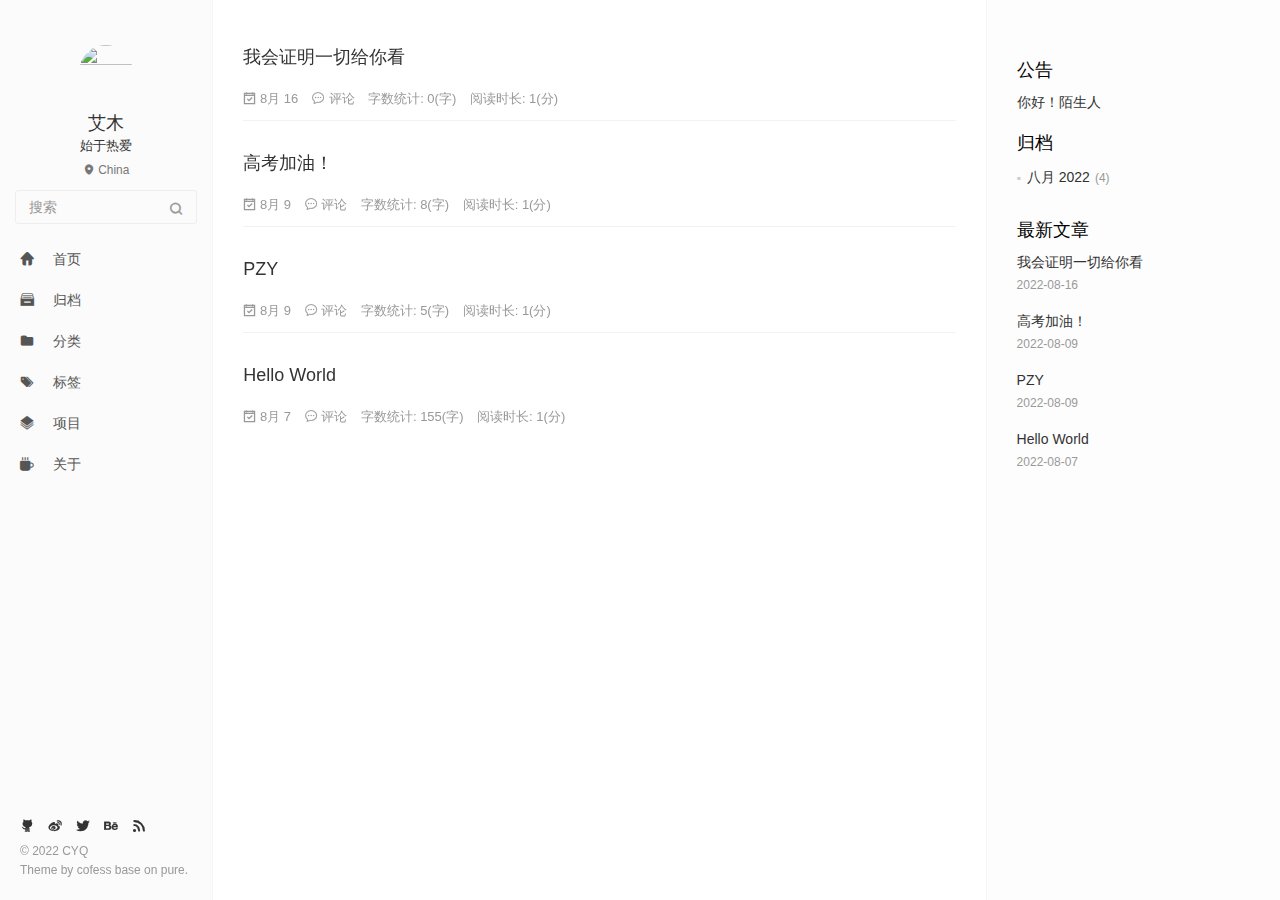
==== commit 6f51585d: "Site updated: 2022-08-26 07:50:21" ====
--- a/index.html
+++ b/index.html
@@ -414,7 +414,7 @@
     <span class="post-comment"><i class="icon icon-comment"></i> <a href="/2022/08/07/hello-world/#comments" class="article-comment-link">评论</a></span>
     
 	
-		<span class="post-wordcount hidden-xs" itemprop="wordCount">字数统计: 75(字)</span>
+		<span class="post-wordcount hidden-xs" itemprop="wordCount">字数统计: 155(字)</span>
 	
 	
 		<span class="post-readcount hidden-xs" itemprop="timeRequired">阅读时长: 1(分)</span>
